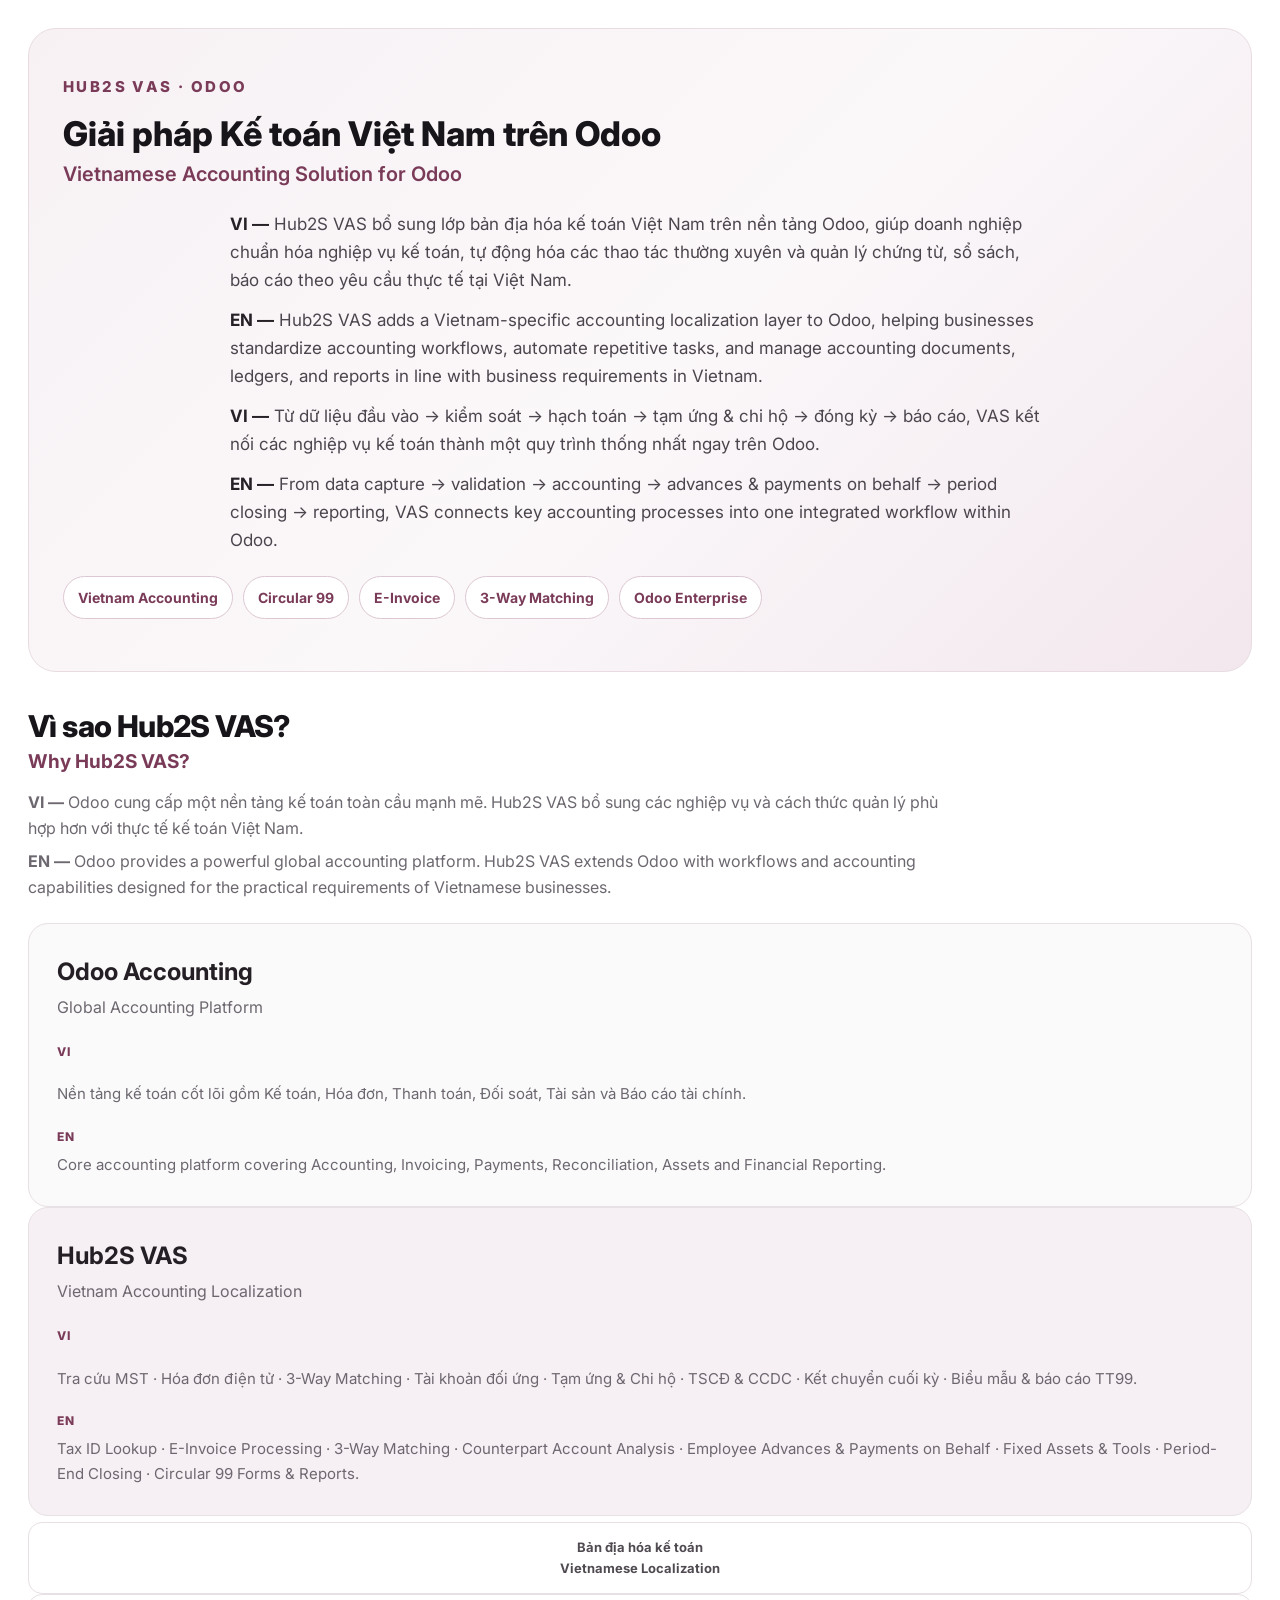
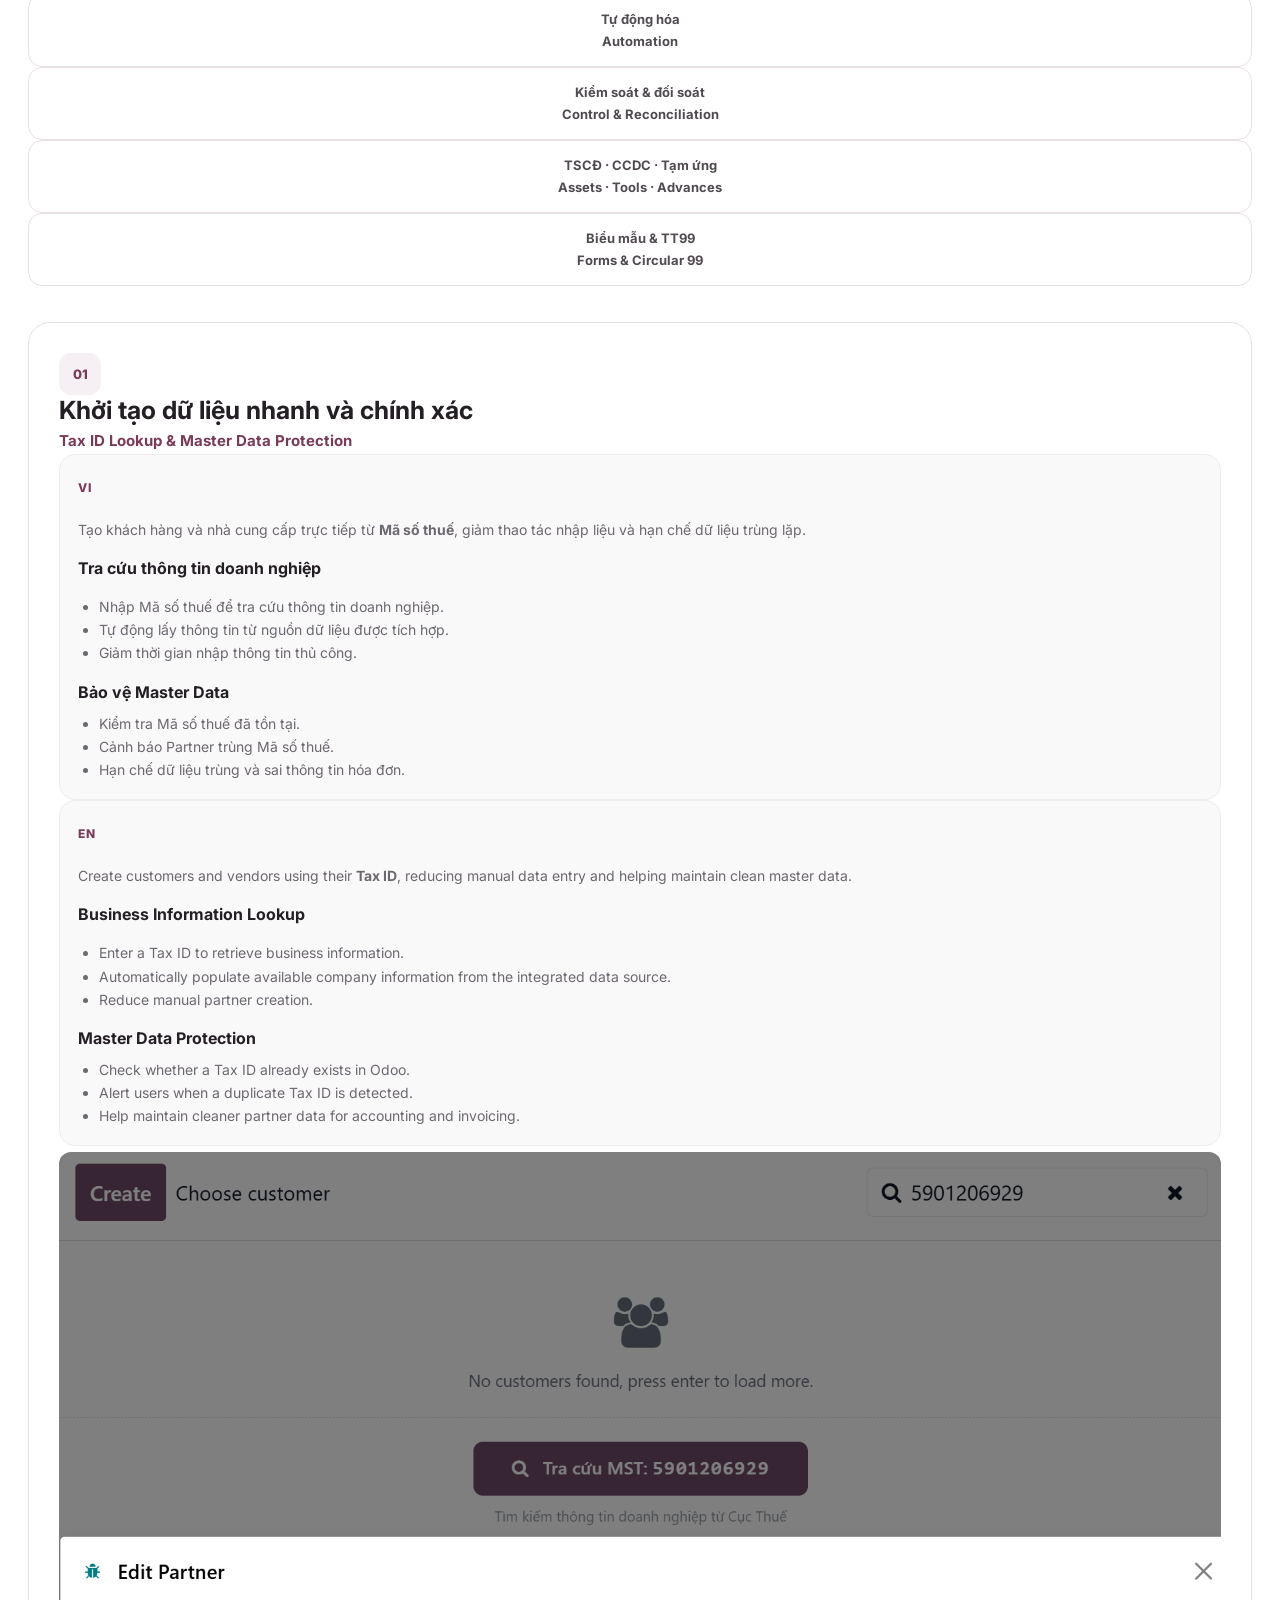
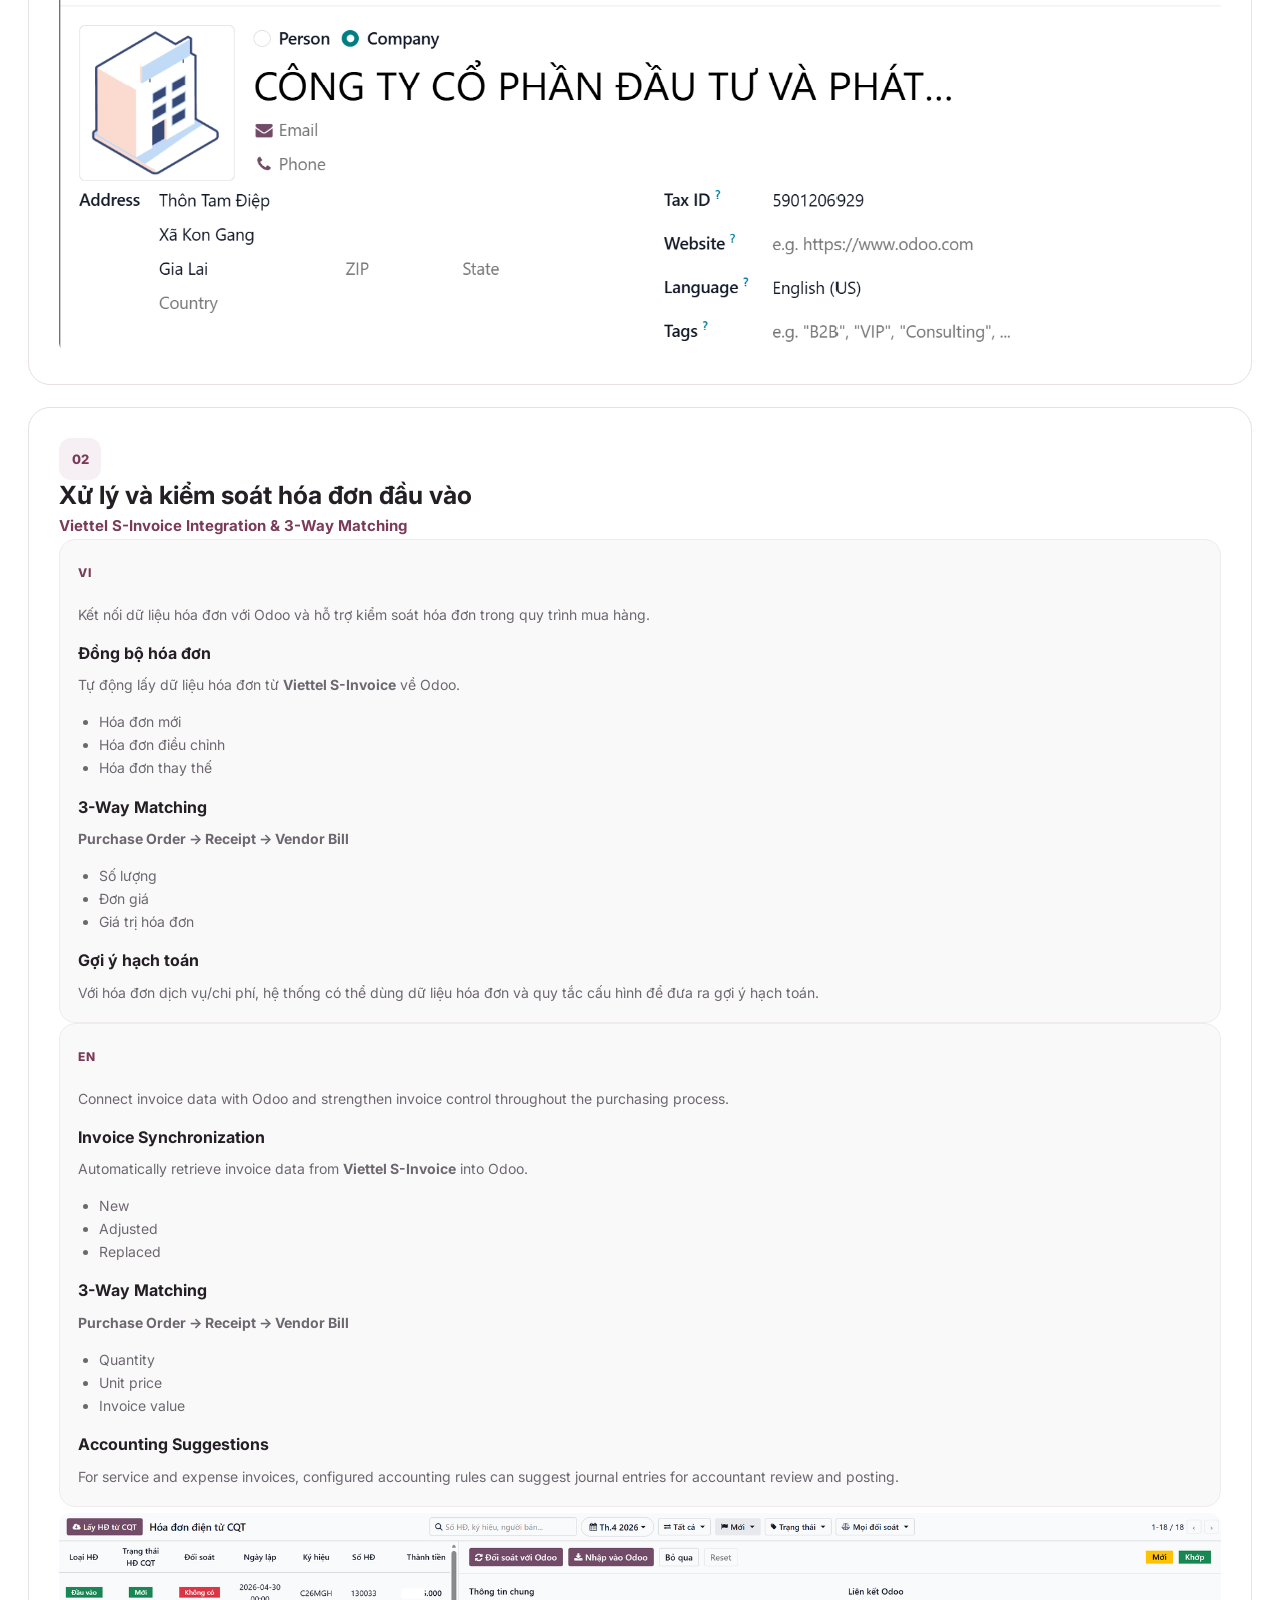
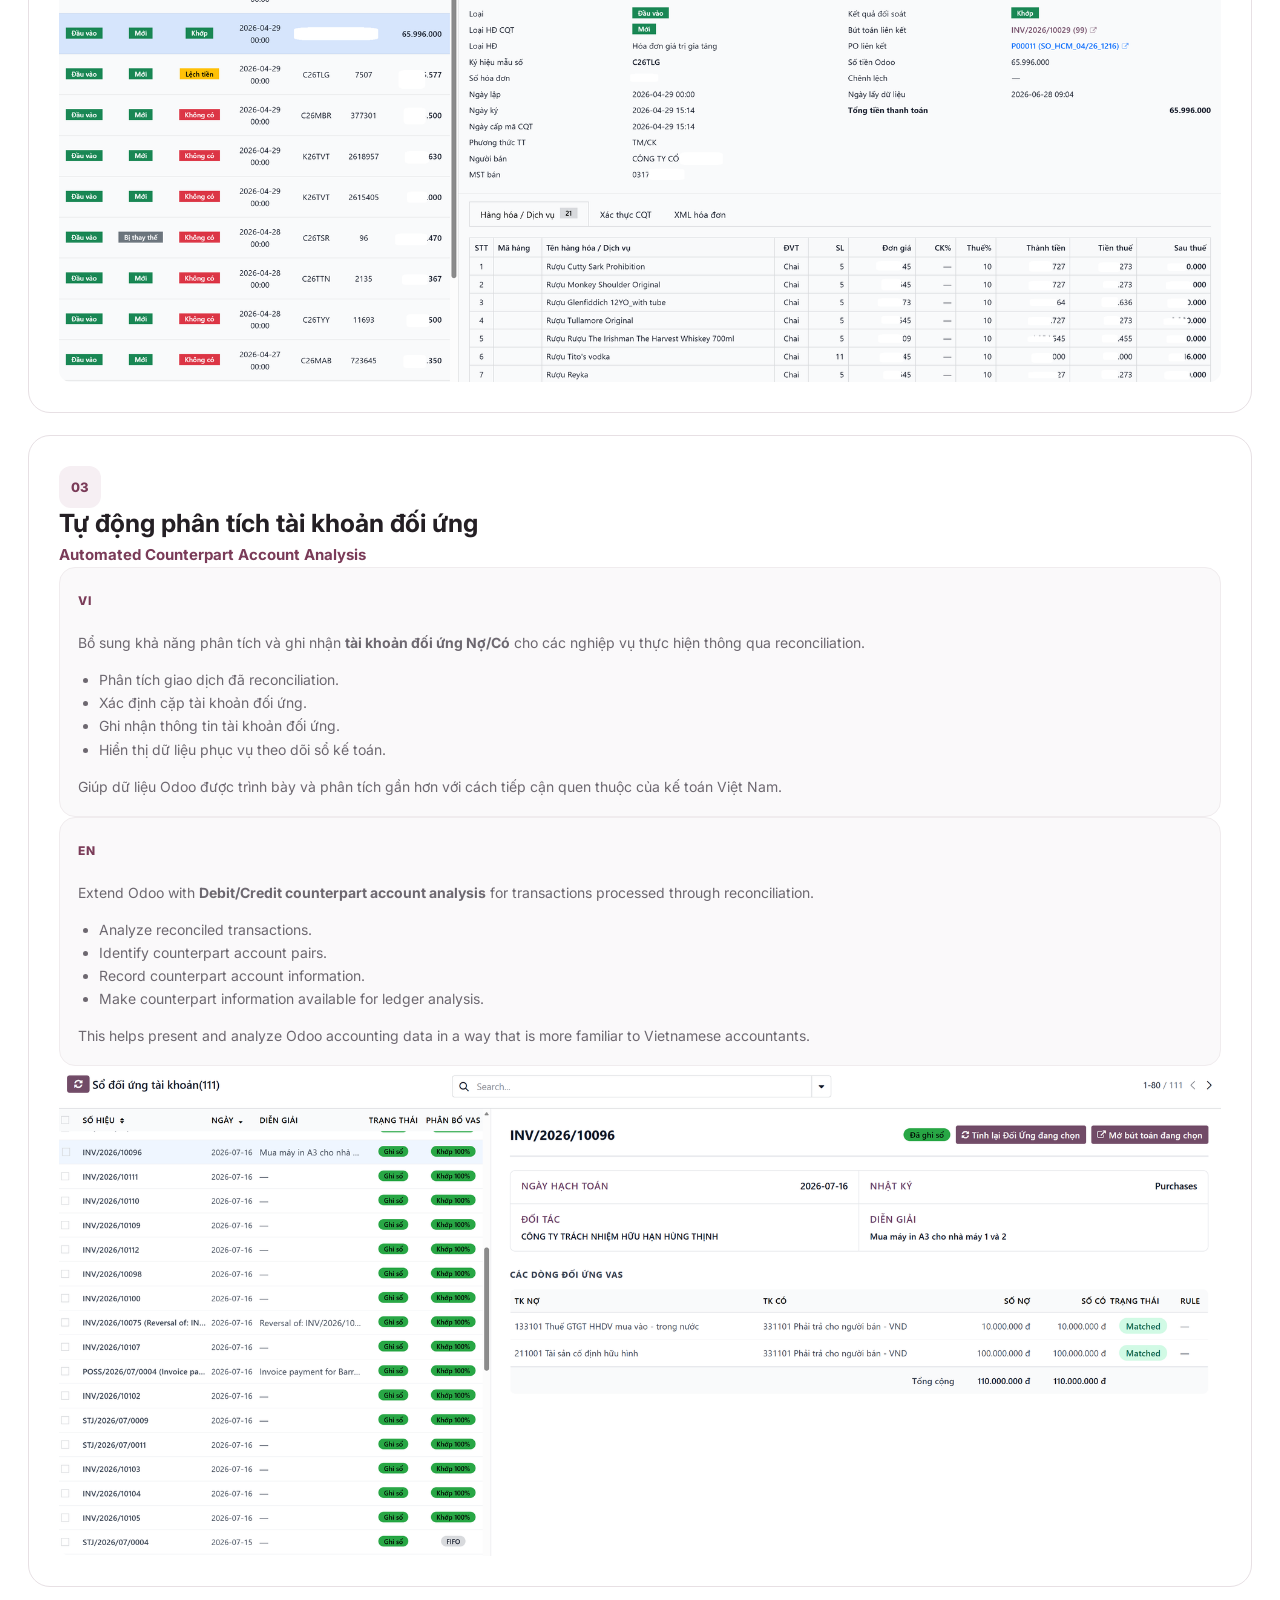
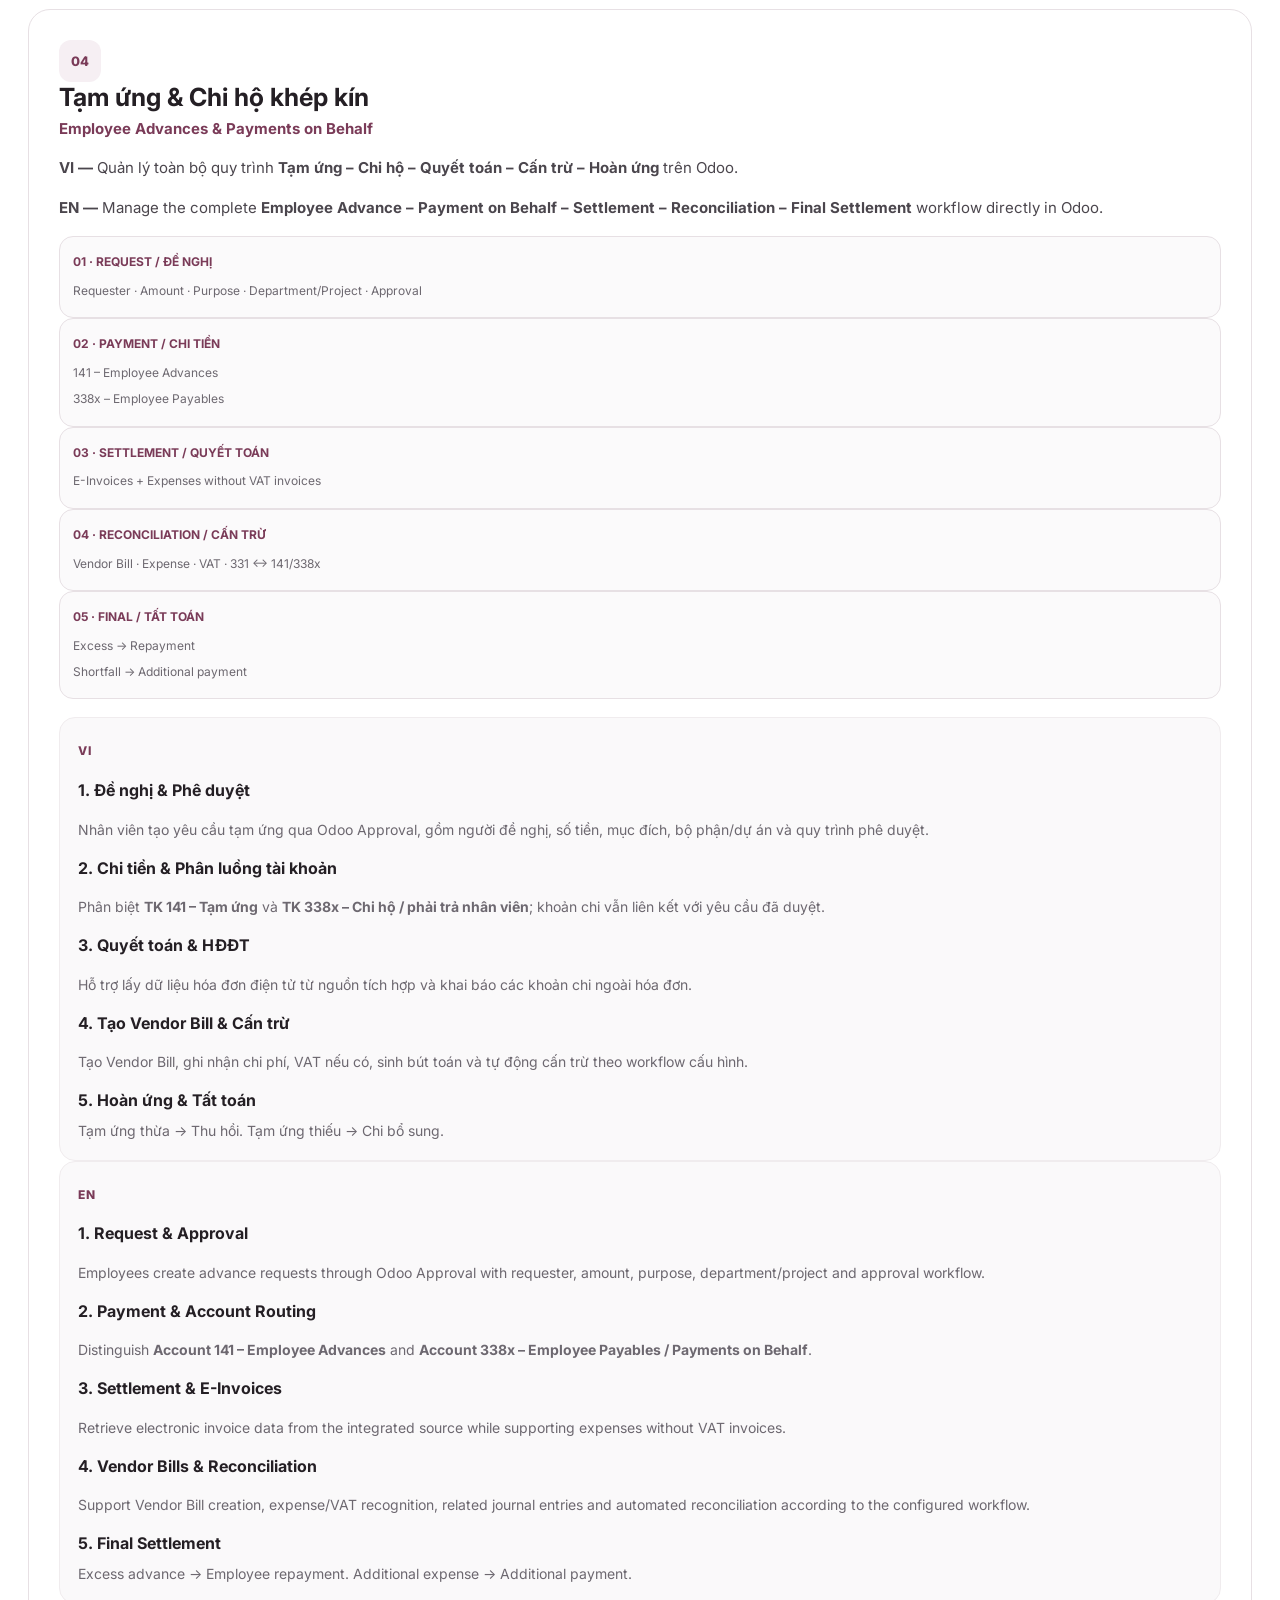
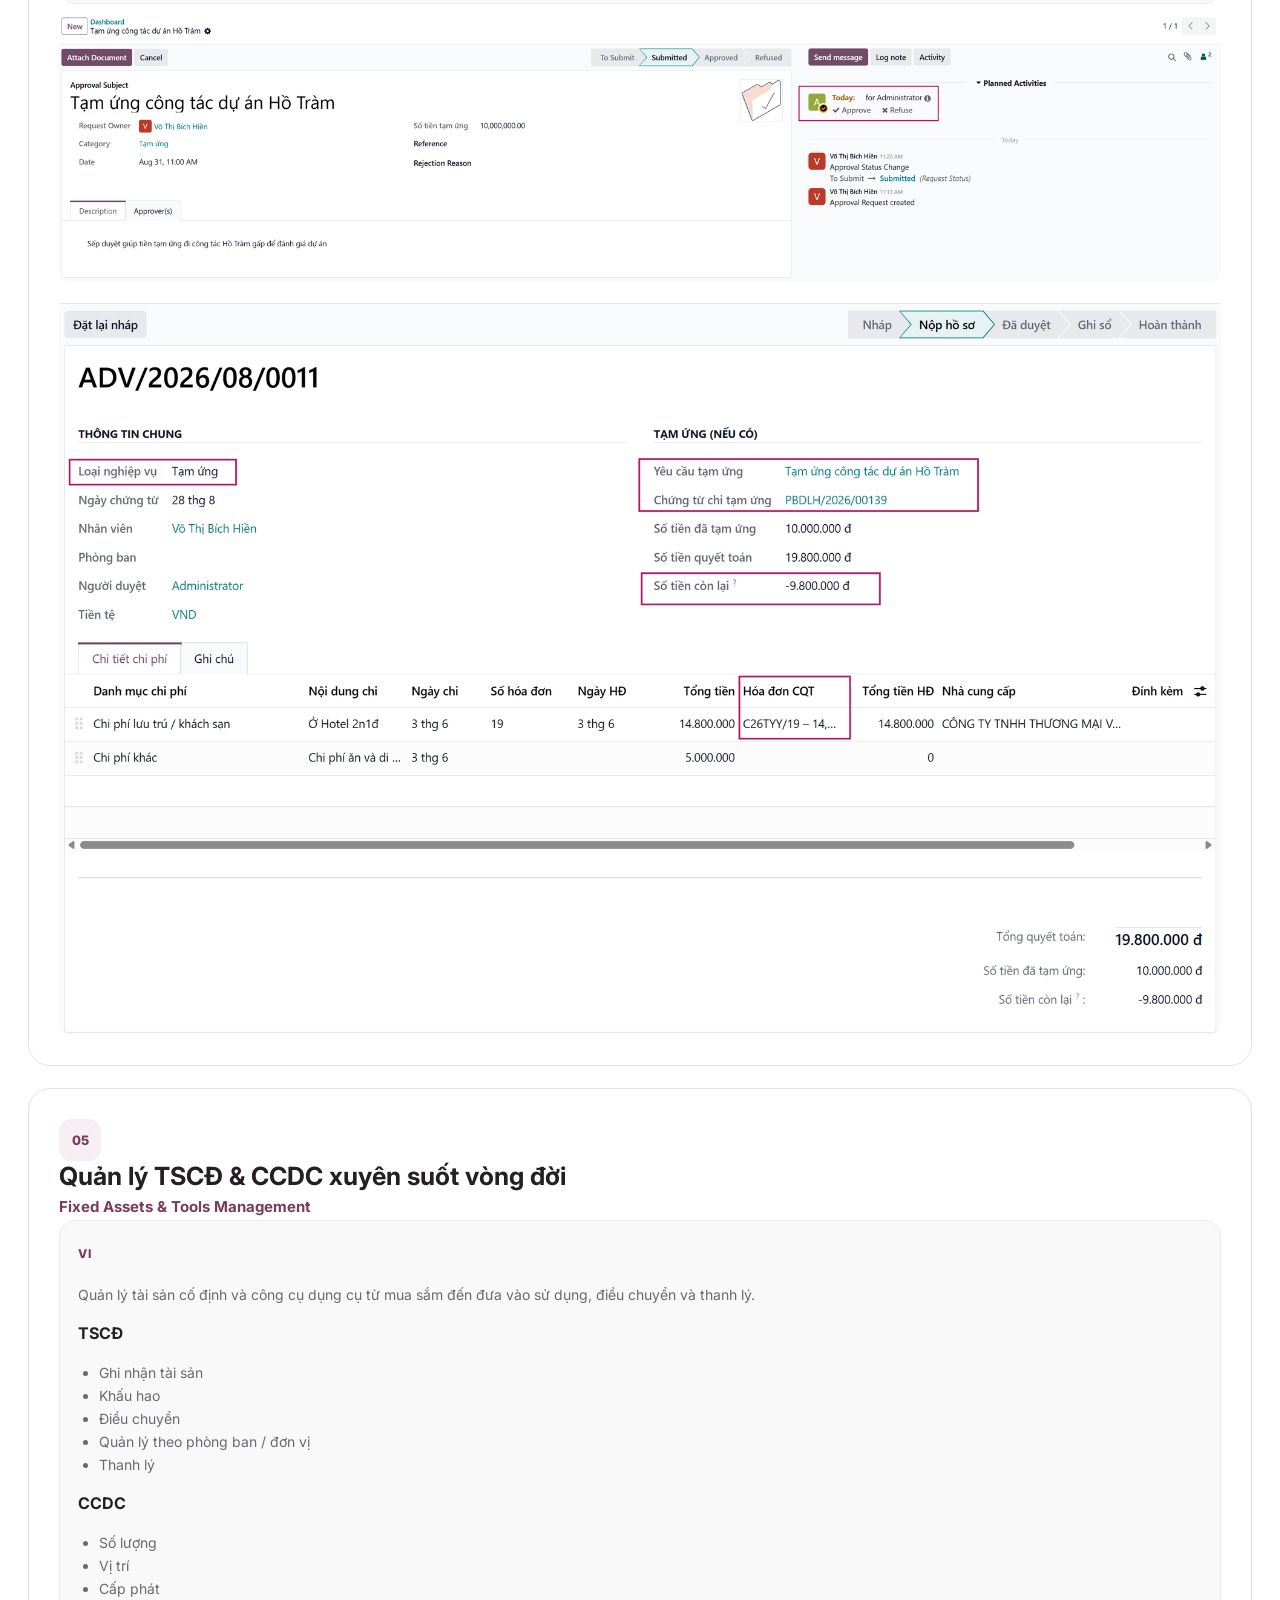
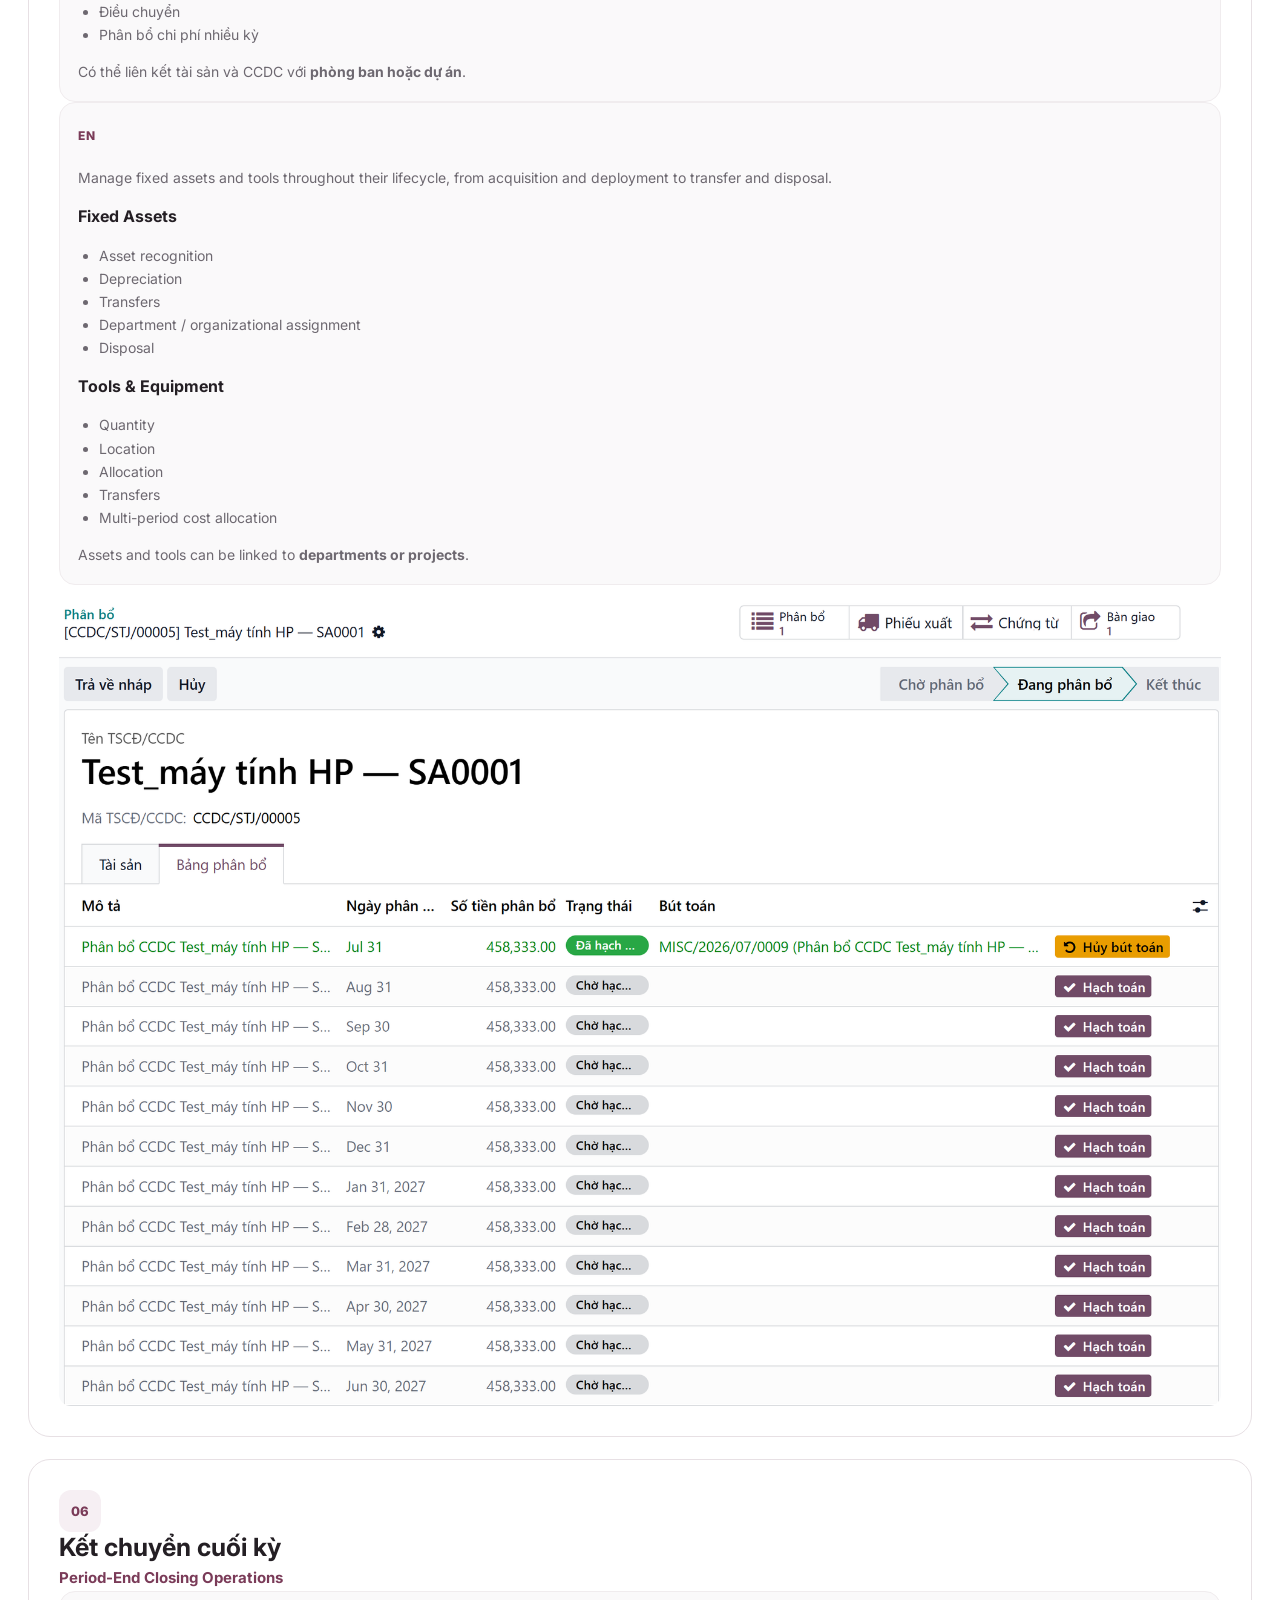
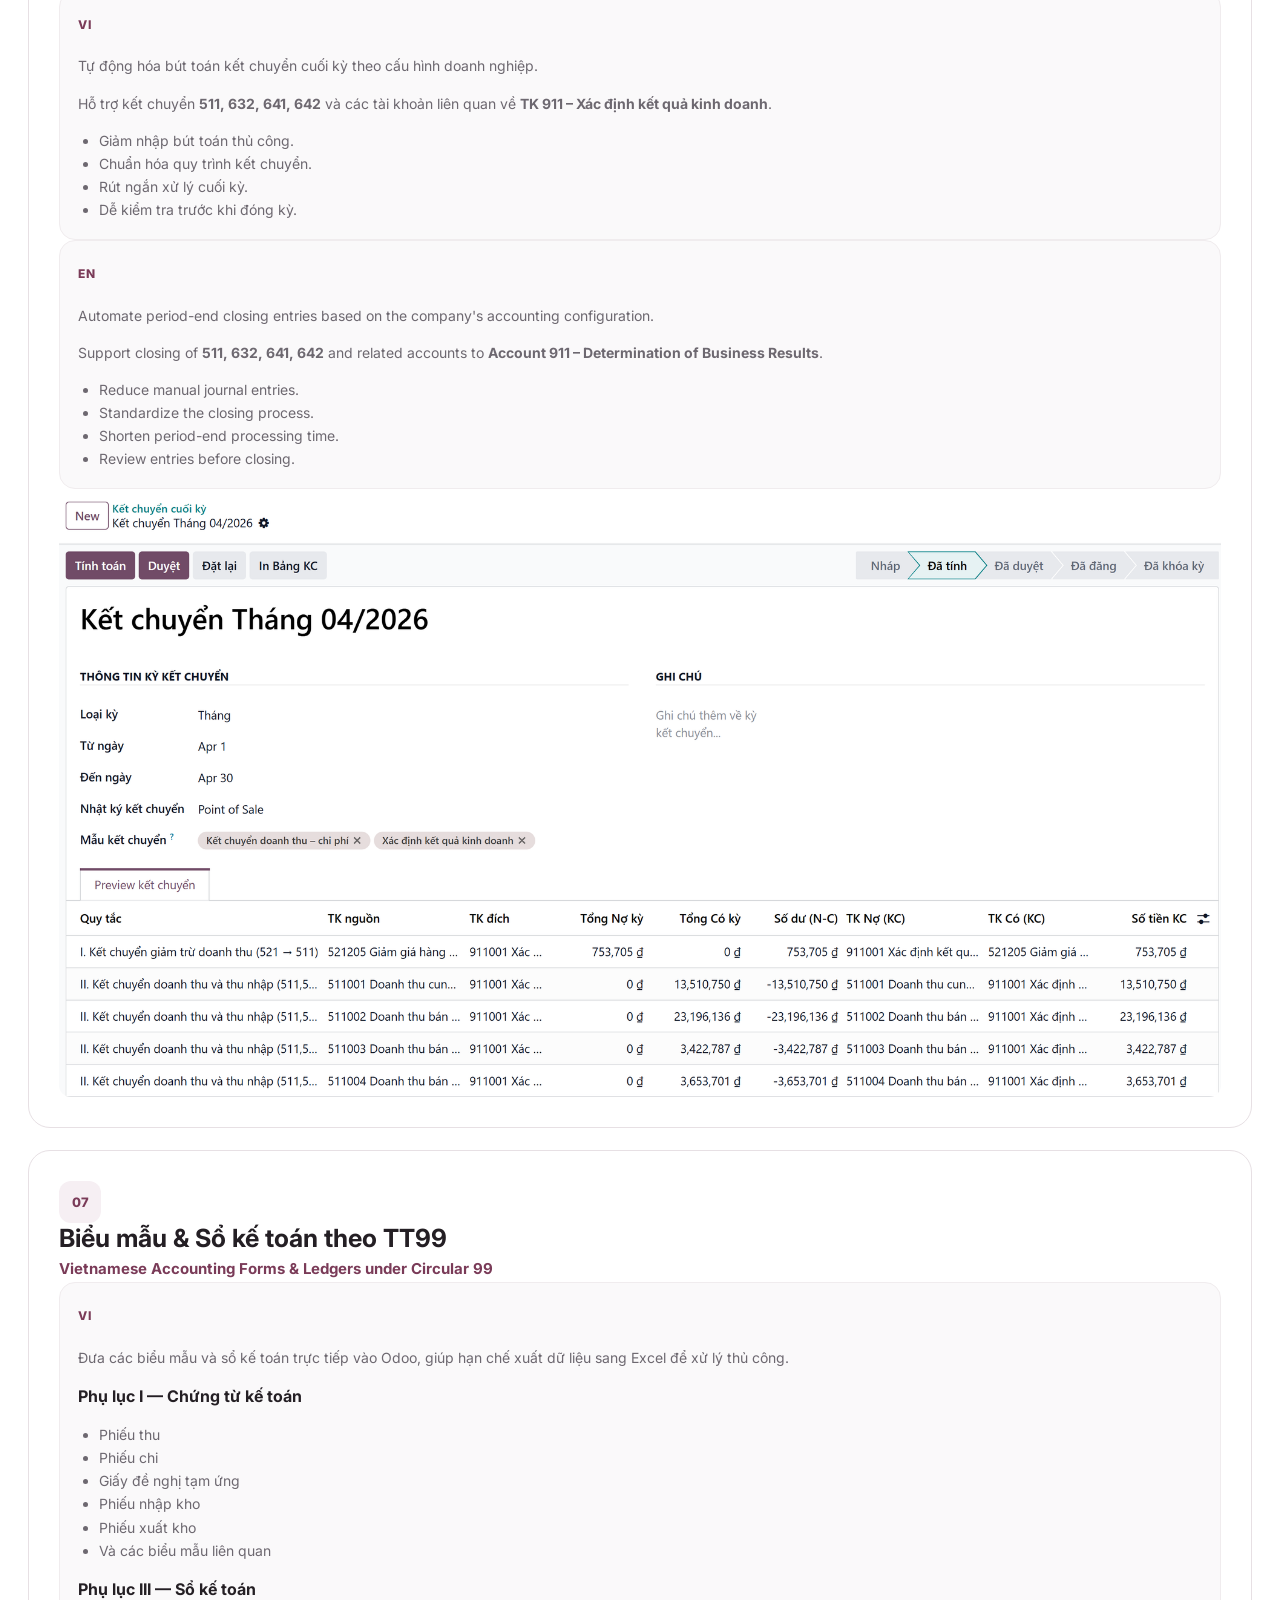
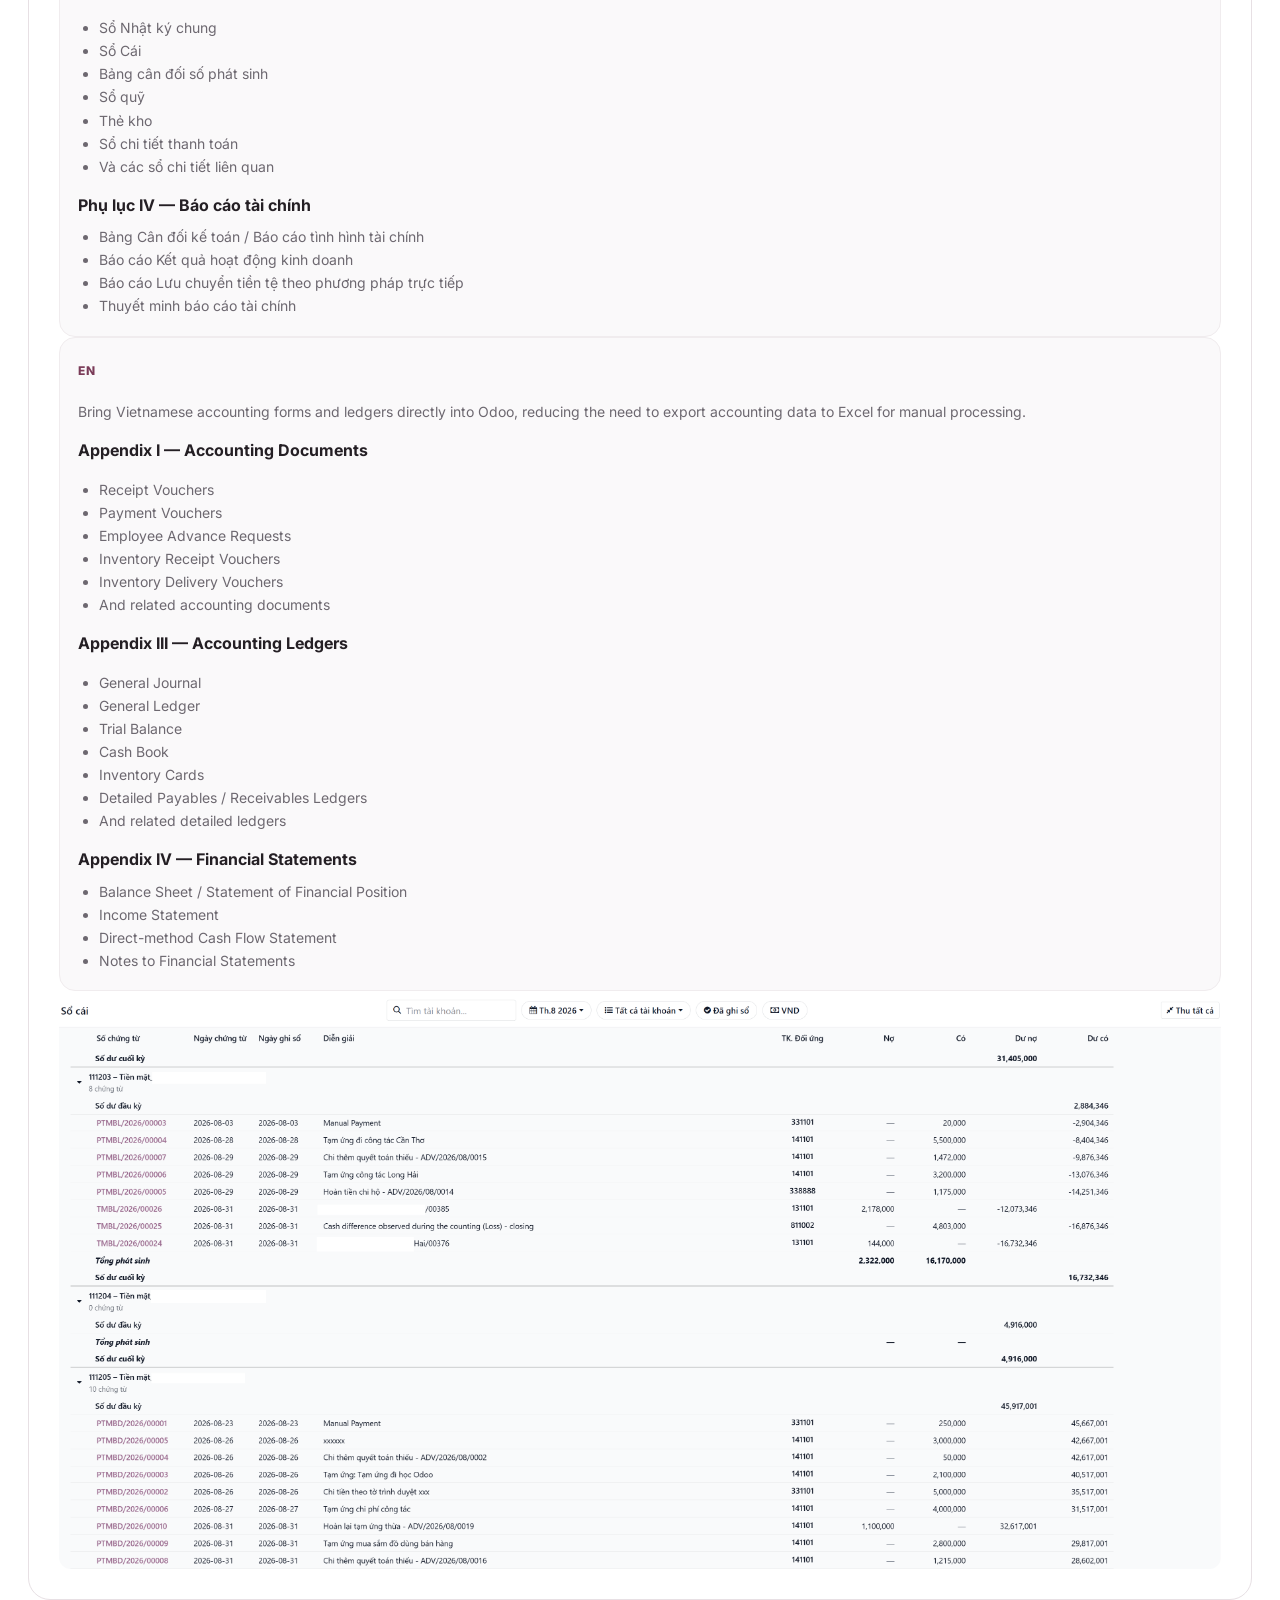
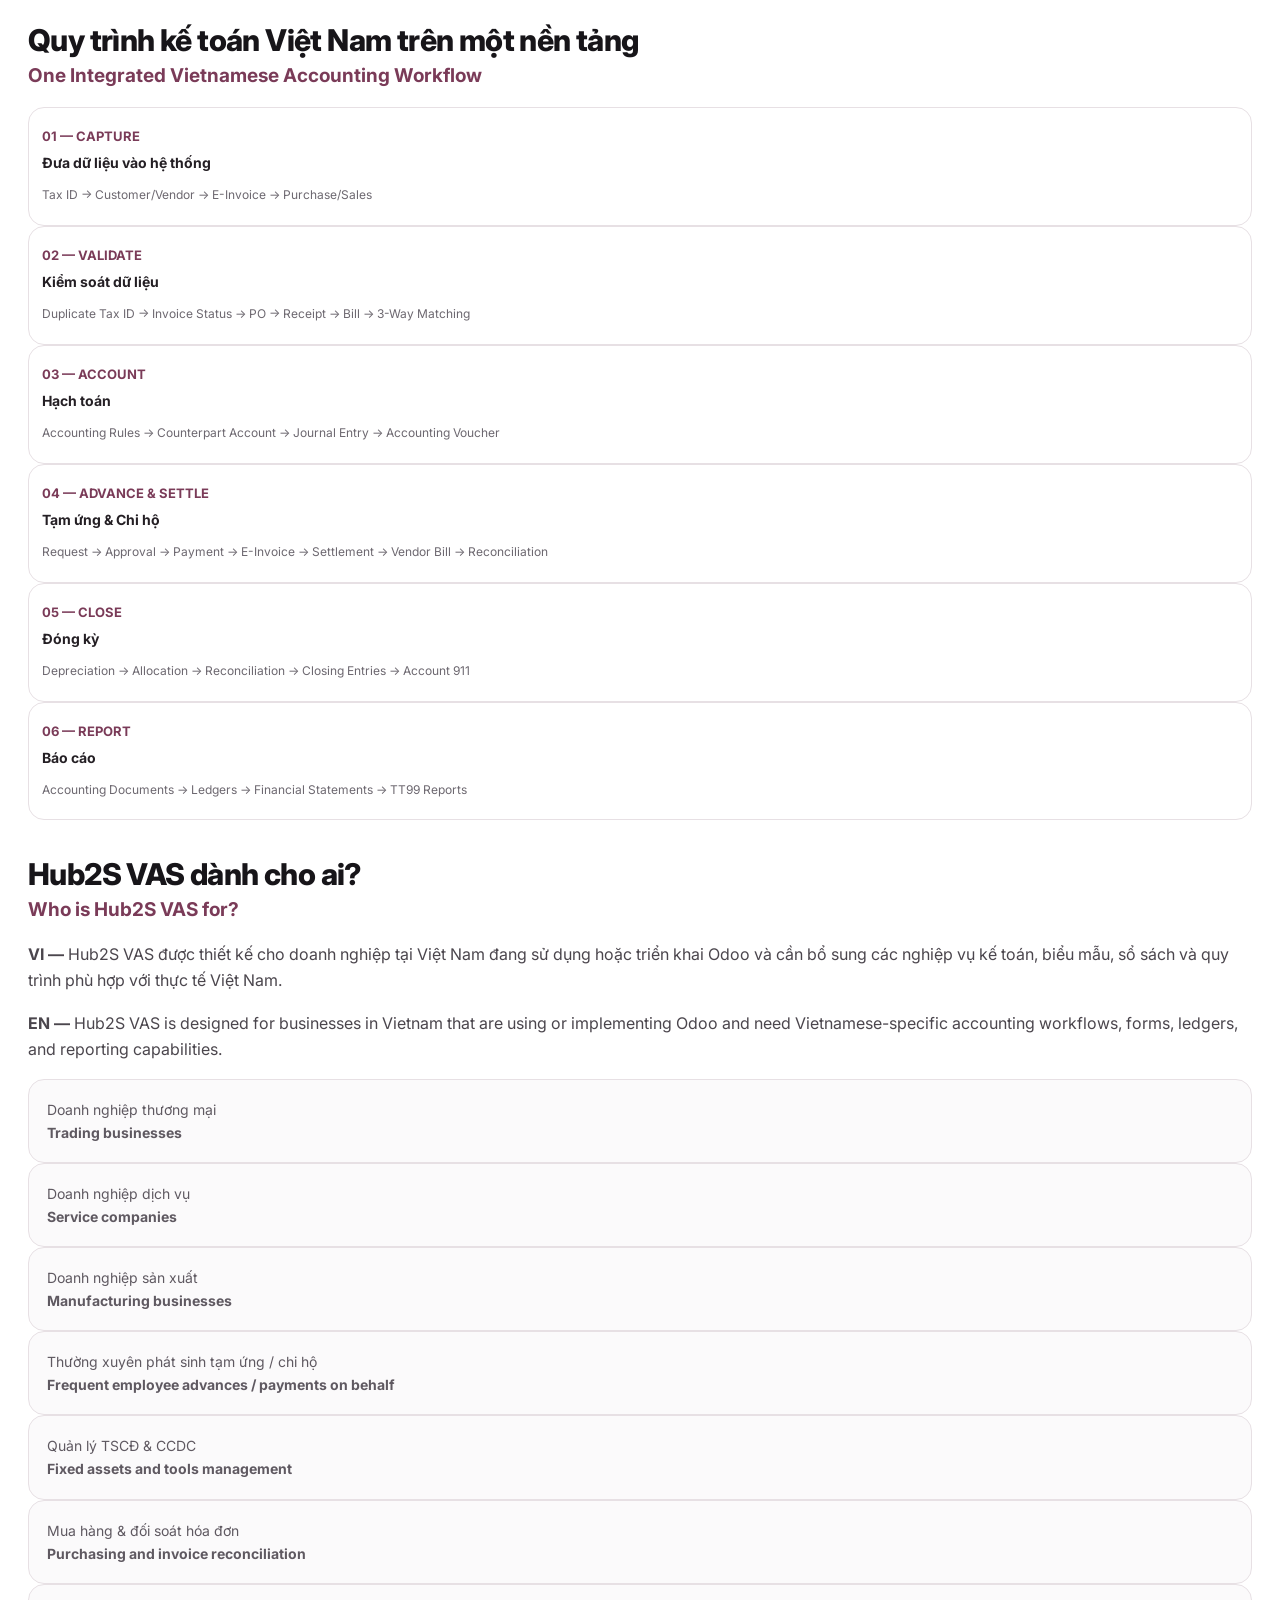
==== vas_accounting/static/description/index.html @ 8a0d1266 "Điều chỉnh index.html khớp với bản thiết kế gốc: giữ font Inter, đúng cỡ chữ/khoảng cách Thêm lại <l" ====
<!DOCTYPE html>
<html lang="vi">
<head>
<meta charset="UTF-8"/>
<meta name="viewport" content="width=device-width, initial-scale=1.0"/>
<title>Hub2S VAS - Vietnamese Accounting Solution for Odoo</title>
<link rel="preconnect" href="https://fonts.googleapis.com"/>
<link rel="preconnect" href="https://fonts.gstatic.com" crossorigin="crossorigin"/>
<link href="https://fonts.googleapis.com/css2?family=Inter:wght@400;500;600;700;800&amp;display=swap" rel="stylesheet"/>
</head>
<body>
<div style="background-color:#FFFFFF;padding:20px;border-radius:12px;max-width:100%;margin:0 auto;font-family:'Inter',Arial,Helvetica,sans-serif;color:#232127;line-height:1.65;">

<!-- ===== HERO ===== -->
<div class="text-center" style="border-radius:28px;padding:44px 34px;margin-bottom:36px;background-color:#FBF8FA;background-image:linear-gradient(135deg,#F7F1F4 0%,#FBF8FA 52%,#F2E7ED 100%);border:1px solid #E8DCE2;">
    <div style="display:inline-block;font-size:15px;font-weight:800;letter-spacing:2.4px;color:#7A3B58;text-transform:uppercase;margin-bottom:14px;">HUB2S VAS &middot; ODOO</div>
    <h1 style="color:#171519;font-size:34px;line-height:1.15;font-weight:800;margin:0 0 8px;">Giải pháp Kế toán Việt Nam trên Odoo</h1>
    <h2 style="color:#7A3B58;font-size:20px;line-height:1.35;font-weight:600;margin:0 0 22px;">Vietnamese Accounting Solution for Odoo</h2>
    <div style="max-width:820px;margin:0 auto;text-align:left;">
        <p style="margin:0 0 12px;font-size:17px;color:#4B464D;"><strong style="color:#262027;">VI —</strong> Hub2S VAS bổ sung lớp bản địa hóa kế toán Việt Nam trên nền tảng Odoo, giúp doanh nghiệp chuẩn hóa nghiệp vụ kế toán, tự động hóa các thao tác thường xuyên và quản lý chứng từ, sổ sách, báo cáo theo yêu cầu thực tế tại Việt Nam.</p>
        <p style="margin:0 0 12px;font-size:17px;color:#4B464D;"><strong style="color:#262027;">EN —</strong> Hub2S VAS adds a Vietnam-specific accounting localization layer to Odoo, helping businesses standardize accounting workflows, automate repetitive tasks, and manage accounting documents, ledgers, and reports in line with business requirements in Vietnam.</p>
        <p style="margin:0 0 12px;font-size:17px;color:#4B464D;"><strong style="color:#262027;">VI —</strong> Từ dữ liệu đầu vào &rarr; kiểm soát &rarr; hạch toán &rarr; tạm ứng &amp; chi hộ &rarr; đóng kỳ &rarr; báo cáo, VAS kết nối các nghiệp vụ kế toán thành một quy trình thống nhất ngay trên Odoo.</p>
        <p style="margin:0;font-size:17px;color:#4B464D;"><strong style="color:#262027;">EN —</strong> From data capture &rarr; validation &rarr; accounting &rarr; advances &amp; payments on behalf &rarr; period closing &rarr; reporting, VAS connects key accounting processes into one integrated workflow within Odoo.</p>
    </div>
    <div style="margin-top:22px;">
        <span style="display:inline-block;border:1px solid #DCC7D2;background-color:#FFFFFF;color:#7A3B58;font-size:14px;font-weight:700;padding:9px 14px;border-radius:999px;margin:0 6px 8px 0;">Vietnam Accounting</span>
        <span style="display:inline-block;border:1px solid #DCC7D2;background-color:#FFFFFF;color:#7A3B58;font-size:14px;font-weight:700;padding:9px 14px;border-radius:999px;margin:0 6px 8px 0;">Circular 99</span>
        <span style="display:inline-block;border:1px solid #DCC7D2;background-color:#FFFFFF;color:#7A3B58;font-size:14px;font-weight:700;padding:9px 14px;border-radius:999px;margin:0 6px 8px 0;">E-Invoice</span>
        <span style="display:inline-block;border:1px solid #DCC7D2;background-color:#FFFFFF;color:#7A3B58;font-size:14px;font-weight:700;padding:9px 14px;border-radius:999px;margin:0 6px 8px 0;">3-Way Matching</span>
        <span style="display:inline-block;border:1px solid #DCC7D2;background-color:#FFFFFF;color:#7A3B58;font-size:14px;font-weight:700;padding:9px 14px;border-radius:999px;margin:0 6px 8px 0;">Odoo Enterprise</span>
    </div>
</div>

<!-- ===== WHY HUB2S VAS ===== -->
<div style="margin-bottom:36px;">
    <h2 style="font-size:30px;line-height:1.2;font-weight:800;letter-spacing:-.02em;color:#171519;margin:0 0 5px;">Vì sao Hub2S VAS?</h2>
    <div style="font-size:19px;line-height:1.35;font-weight:700;color:#7A3B58;margin:0 0 14px;">Why Hub2S VAS?</div>
    <p style="font-size:16px;color:#6D6870;max-width:920px;margin:0 0 6px;"><strong>VI —</strong> Odoo cung cấp một nền tảng kế toán toàn cầu mạnh mẽ. Hub2S VAS bổ sung các nghiệp vụ và cách thức quản lý phù hợp hơn với thực tế kế toán Việt Nam.</p>
    <p style="font-size:16px;color:#6D6870;max-width:920px;margin:0;"><strong>EN —</strong> Odoo provides a powerful global accounting platform. Hub2S VAS extends Odoo with workflows and accounting capabilities designed for the practical requirements of Vietnamese businesses.</p>

    <div class="row" style="margin-top:22px;">
        <div class="col-12 col-md-6 mb-3">
            <div style="border:1px solid #E7E0E4;border-radius:20px;padding:28px;background-color:#FBFAFB;height:100%;">
                <h3 style="margin:0 0 3px;font-size:24px;color:#241F24;">Odoo Accounting</h3>
                <div style="font-size:16px;color:#6D6870;margin-bottom:16px;">Global Accounting Platform</div>
                <div style="display:inline-block;margin:0 0 6px;font-size:12px;font-weight:800;letter-spacing:.08em;color:#7A3B58;text-transform:uppercase;">VI</div>
                <p style="color:#6D6870;font-size:15px;">Nền tảng kế toán cốt lõi gồm Kế toán, Hóa đơn, Thanh toán, Đối soát, Tài sản và Báo cáo tài chính.</p>
                <div style="display:inline-block;margin:0 0 6px;font-size:12px;font-weight:800;letter-spacing:.08em;color:#7A3B58;text-transform:uppercase;">EN</div>
                <p style="color:#6D6870;font-size:15px;margin:0;">Core accounting platform covering Accounting, Invoicing, Payments, Reconciliation, Assets and Financial Reporting.</p>
            </div>
        </div>
        <div class="col-12 col-md-6 mb-3">
            <div style="border:1px solid #E7E0E4;border-radius:20px;padding:28px;background-color:#F6EFF3;height:100%;">
                <h3 style="margin:0 0 3px;font-size:24px;color:#241F24;">Hub2S VAS</h3>
                <div style="font-size:16px;color:#6D6870;margin-bottom:16px;">Vietnam Accounting Localization</div>
                <div style="display:inline-block;margin:0 0 6px;font-size:12px;font-weight:800;letter-spacing:.08em;color:#7A3B58;text-transform:uppercase;">VI</div>
                <p style="color:#6D6870;font-size:15px;">Tra cứu MST &middot; Hóa đơn điện tử &middot; 3-Way Matching &middot; Tài khoản đối ứng &middot; Tạm ứng &amp; Chi hộ &middot; TSCĐ &amp; CCDC &middot; Kết chuyển cuối kỳ &middot; Biểu mẫu &amp; báo cáo TT99.</p>
                <div style="display:inline-block;margin:0 0 6px;font-size:12px;font-weight:800;letter-spacing:.08em;color:#7A3B58;text-transform:uppercase;">EN</div>
                <p style="color:#6D6870;font-size:15px;margin:0;">Tax ID Lookup &middot; E-Invoice Processing &middot; 3-Way Matching &middot; Counterpart Account Analysis &middot; Employee Advances &amp; Payments on Behalf &middot; Fixed Assets &amp; Tools &middot; Period-End Closing &middot; Circular 99 Forms &amp; Reports.</p>
            </div>
        </div>
    </div>

    <div class="row" style="margin-top:6px;">
        <div class="col-6 col-md mb-2">
            <div style="padding:14px 12px;border:1px solid #E7E0E4;border-radius:14px;background-color:#fff;font-size:13px;text-align:center;font-weight:700;color:#504A51;">Bản địa hóa kế toán<br/>Vietnamese Localization</div>
        </div>
        <div class="col-6 col-md mb-2">
            <div style="padding:14px 12px;border:1px solid #E7E0E4;border-radius:14px;background-color:#fff;font-size:13px;text-align:center;font-weight:700;color:#504A51;">Tự động hóa<br/>Automation</div>
        </div>
        <div class="col-6 col-md mb-2">
            <div style="padding:14px 12px;border:1px solid #E7E0E4;border-radius:14px;background-color:#fff;font-size:13px;text-align:center;font-weight:700;color:#504A51;">Kiểm soát &amp; đối soát<br/>Control &amp; Reconciliation</div>
        </div>
        <div class="col-6 col-md mb-2">
            <div style="padding:14px 12px;border:1px solid #E7E0E4;border-radius:14px;background-color:#fff;font-size:13px;text-align:center;font-weight:700;color:#504A51;">TSCĐ &middot; CCDC &middot; Tạm ứng<br/>Assets &middot; Tools &middot; Advances</div>
        </div>
        <div class="col-6 col-md mb-2">
            <div style="padding:14px 12px;border:1px solid #E7E0E4;border-radius:14px;background-color:#fff;font-size:13px;text-align:center;font-weight:700;color:#504A51;">Biểu mẫu &amp; TT99<br/>Forms &amp; Circular 99</div>
        </div>
    </div>
</div>

<!-- ===== FEATURE 01 ===== -->
<div style="border:1px solid #E7E0E4;border-radius:22px;padding:30px;background-color:#fff;margin-bottom:22px;">
    <div class="d-flex align-items-start mb-3">
        <div style="flex:none;width:42px;height:42px;border-radius:12px;background-color:#F6EFF3;color:#7A3B58;font-size:13px;font-weight:800;text-align:center;line-height:42px;margin-right:14px;">01</div>
        <div>
            <h3 style="margin:0;font-size:25px;line-height:1.25;color:#241F24;">Khởi tạo dữ liệu nhanh và chính xác</h3>
            <div style="font-size:15px;color:#7A3B58;font-weight:700;margin-top:3px;">Tax ID Lookup &amp; Master Data Protection</div>
        </div>
    </div>
    <div class="row">
        <div class="col-12 col-md-6 mb-3">
            <div style="padding:18px;border-radius:16px;background-color:#FAF9FA;border:1px solid #F0ECEE;height:100%;">
                <div style="display:inline-block;margin:0 0 6px;font-size:12px;font-weight:800;letter-spacing:.08em;color:#7A3B58;text-transform:uppercase;">VI</div>
                <p style="font-size:14px;color:#6D6870;">Tạo khách hàng và nhà cung cấp trực tiếp từ <strong>Mã số thuế</strong>, giảm thao tác nhập liệu và hạn chế dữ liệu trùng lặp.</p>
                <h4 style="margin:0 0 7px;font-size:16px;color:#241F24;">Tra cứu thông tin doanh nghiệp</h4>
                <ul style="font-size:14px;color:#6D6870;padding-left:21px;">
                    <li>Nhập Mã số thuế để tra cứu thông tin doanh nghiệp.</li>
                    <li>Tự động lấy thông tin từ nguồn dữ liệu được tích hợp.</li>
                    <li>Giảm thời gian nhập thông tin thủ công.</li>
                </ul>
                <h4 style="margin:0 0 7px;font-size:16px;color:#241F24;">Bảo vệ Master Data</h4>
                <ul style="font-size:14px;color:#6D6870;padding-left:21px;margin:0;">
                    <li>Kiểm tra Mã số thuế đã tồn tại.</li>
                    <li>Cảnh báo Partner trùng Mã số thuế.</li>
                    <li>Hạn chế dữ liệu trùng và sai thông tin hóa đơn.</li>
                </ul>
            </div>
        </div>
        <div class="col-12 col-md-6 mb-3">
            <div style="padding:18px;border-radius:16px;background-color:#FAF9FA;border:1px solid #F0ECEE;height:100%;">
                <div style="display:inline-block;margin:0 0 6px;font-size:12px;font-weight:800;letter-spacing:.08em;color:#7A3B58;text-transform:uppercase;">EN</div>
                <p style="font-size:14px;color:#6D6870;">Create customers and vendors using their <strong>Tax ID</strong>, reducing manual data entry and helping maintain clean master data.</p>
                <h4 style="margin:0 0 7px;font-size:16px;color:#241F24;">Business Information Lookup</h4>
                <ul style="font-size:14px;color:#6D6870;padding-left:21px;">
                    <li>Enter a Tax ID to retrieve business information.</li>
                    <li>Automatically populate available company information from the integrated data source.</li>
                    <li>Reduce manual partner creation.</li>
                </ul>
                <h4 style="margin:0 0 7px;font-size:16px;color:#241F24;">Master Data Protection</h4>
                <ul style="font-size:14px;color:#6D6870;padding-left:21px;margin:0;">
                    <li>Check whether a Tax ID already exists in Odoo.</li>
                    <li>Alert users when a duplicate Tax ID is detected.</li>
                    <li>Help maintain cleaner partner data for accounting and invoicing.</li>
                </ul>
            </div>
        </div>
    </div>
    <img src="vas/hub2s-vas-tra-cuu-mst-khach-hang-hinh-2.png" alt="Tạo mới khách hàng, nhà cung cấp qua MST dễ dàng" style="width:100%;height:auto;border-radius:12px;display:block;margin-top:6px;"/>
</div>

<!-- ===== FEATURE 02 ===== -->
<div style="border:1px solid #E7E0E4;border-radius:22px;padding:30px;background-color:#fff;margin-bottom:22px;">
    <div class="d-flex align-items-start mb-3">
        <div style="flex:none;width:42px;height:42px;border-radius:12px;background-color:#F6EFF3;color:#7A3B58;font-size:13px;font-weight:800;text-align:center;line-height:42px;margin-right:14px;">02</div>
        <div>
            <h3 style="margin:0;font-size:25px;line-height:1.25;color:#241F24;">Xử lý và kiểm soát hóa đơn đầu vào</h3>
            <div style="font-size:15px;color:#7A3B58;font-weight:700;margin-top:3px;">Viettel S-Invoice Integration &amp; 3-Way Matching</div>
        </div>
    </div>
    <div class="row">
        <div class="col-12 col-md-6 mb-3">
            <div style="padding:18px;border-radius:16px;background-color:#FAF9FA;border:1px solid #F0ECEE;height:100%;">
                <div style="display:inline-block;margin:0 0 6px;font-size:12px;font-weight:800;letter-spacing:.08em;color:#7A3B58;text-transform:uppercase;">VI</div>
                <p style="font-size:14px;color:#6D6870;">Kết nối dữ liệu hóa đơn với Odoo và hỗ trợ kiểm soát hóa đơn trong quy trình mua hàng.</p>
                <h4 style="margin:0 0 7px;font-size:16px;color:#241F24;">Đồng bộ hóa đơn</h4>
                <p style="font-size:14px;color:#6D6870;margin:0 0 4px;">Tự động lấy dữ liệu hóa đơn từ <strong>Viettel S-Invoice</strong> về Odoo.</p>
                <ul style="font-size:14px;color:#6D6870;padding-left:21px;"><li>Hóa đơn mới</li><li>Hóa đơn điều chỉnh</li><li>Hóa đơn thay thế</li></ul>
                <h4 style="margin:0 0 7px;font-size:16px;color:#241F24;">3-Way Matching</h4>
                <p style="font-size:14px;color:#6D6870;margin:0 0 4px;"><strong>Purchase Order &rarr; Receipt &rarr; Vendor Bill</strong></p>
                <ul style="font-size:14px;color:#6D6870;padding-left:21px;"><li>Số lượng</li><li>Đơn giá</li><li>Giá trị hóa đơn</li></ul>
                <h4 style="margin:0 0 7px;font-size:16px;color:#241F24;">Gợi ý hạch toán</h4>
                <p style="font-size:14px;color:#6D6870;margin:0;">Với hóa đơn dịch vụ/chi phí, hệ thống có thể dùng dữ liệu hóa đơn và quy tắc cấu hình để đưa ra gợi ý hạch toán.</p>
            </div>
        </div>
        <div class="col-12 col-md-6 mb-3">
            <div style="padding:18px;border-radius:16px;background-color:#FAF9FA;border:1px solid #F0ECEE;height:100%;">
                <div style="display:inline-block;margin:0 0 6px;font-size:12px;font-weight:800;letter-spacing:.08em;color:#7A3B58;text-transform:uppercase;">EN</div>
                <p style="font-size:14px;color:#6D6870;">Connect invoice data with Odoo and strengthen invoice control throughout the purchasing process.</p>
                <h4 style="margin:0 0 7px;font-size:16px;color:#241F24;">Invoice Synchronization</h4>
                <p style="font-size:14px;color:#6D6870;margin:0 0 4px;">Automatically retrieve invoice data from <strong>Viettel S-Invoice</strong> into Odoo.</p>
                <ul style="font-size:14px;color:#6D6870;padding-left:21px;"><li>New</li><li>Adjusted</li><li>Replaced</li></ul>
                <h4 style="margin:0 0 7px;font-size:16px;color:#241F24;">3-Way Matching</h4>
                <p style="font-size:14px;color:#6D6870;margin:0 0 4px;"><strong>Purchase Order &rarr; Receipt &rarr; Vendor Bill</strong></p>
                <ul style="font-size:14px;color:#6D6870;padding-left:21px;"><li>Quantity</li><li>Unit price</li><li>Invoice value</li></ul>
                <h4 style="margin:0 0 7px;font-size:16px;color:#241F24;">Accounting Suggestions</h4>
                <p style="font-size:14px;color:#6D6870;margin:0;">For service and expense invoices, configured accounting rules can suggest journal entries for accountant review and posting.</p>
            </div>
        </div>
    </div>
    <img src="vas/hub2s-vas-xu-ly-hoa-don-dau-vao-hinh-3.png" alt="E-Invoice Synchronization &amp; 3-Way Matching" style="width:100%;height:auto;border-radius:12px;display:block;margin-top:6px;"/>
</div>

<!-- ===== FEATURE 03 ===== -->
<div style="border:1px solid #E7E0E4;border-radius:22px;padding:30px;background-color:#fff;margin-bottom:22px;">
    <div class="d-flex align-items-start mb-3">
        <div style="flex:none;width:42px;height:42px;border-radius:12px;background-color:#F6EFF3;color:#7A3B58;font-size:13px;font-weight:800;text-align:center;line-height:42px;margin-right:14px;">03</div>
        <div>
            <h3 style="margin:0;font-size:25px;line-height:1.25;color:#241F24;">Tự động phân tích tài khoản đối ứng</h3>
            <div style="font-size:15px;color:#7A3B58;font-weight:700;margin-top:3px;">Automated Counterpart Account Analysis</div>
        </div>
    </div>
    <div class="row">
        <div class="col-12 col-md-6 mb-3">
            <div style="padding:18px;border-radius:16px;background-color:#FAF9FA;border:1px solid #F0ECEE;height:100%;">
                <div style="display:inline-block;margin:0 0 6px;font-size:12px;font-weight:800;letter-spacing:.08em;color:#7A3B58;text-transform:uppercase;">VI</div>
                <p style="font-size:14px;color:#6D6870;">Bổ sung khả năng phân tích và ghi nhận <strong>tài khoản đối ứng Nợ/Có</strong> cho các nghiệp vụ thực hiện thông qua reconciliation.</p>
                <ul style="font-size:14px;color:#6D6870;padding-left:21px;">
                    <li>Phân tích giao dịch đã reconciliation.</li>
                    <li>Xác định cặp tài khoản đối ứng.</li>
                    <li>Ghi nhận thông tin tài khoản đối ứng.</li>
                    <li>Hiển thị dữ liệu phục vụ theo dõi sổ kế toán.</li>
                </ul>
                <p style="font-size:14px;color:#6D6870;margin:0;">Giúp dữ liệu Odoo được trình bày và phân tích gần hơn với cách tiếp cận quen thuộc của kế toán Việt Nam.</p>
            </div>
        </div>
        <div class="col-12 col-md-6 mb-3">
            <div style="padding:18px;border-radius:16px;background-color:#FAF9FA;border:1px solid #F0ECEE;height:100%;">
                <div style="display:inline-block;margin:0 0 6px;font-size:12px;font-weight:800;letter-spacing:.08em;color:#7A3B58;text-transform:uppercase;">EN</div>
                <p style="font-size:14px;color:#6D6870;">Extend Odoo with <strong>Debit/Credit counterpart account analysis</strong> for transactions processed through reconciliation.</p>
                <ul style="font-size:14px;color:#6D6870;padding-left:21px;">
                    <li>Analyze reconciled transactions.</li>
                    <li>Identify counterpart account pairs.</li>
                    <li>Record counterpart account information.</li>
                    <li>Make counterpart information available for ledger analysis.</li>
                </ul>
                <p style="font-size:14px;color:#6D6870;margin:0;">This helps present and analyze Odoo accounting data in a way that is more familiar to Vietnamese accountants.</p>
            </div>
        </div>
    </div>
    <img src="vas/hub2s-vas-bat-doi-ung-tai-khoan-ke-toan-hinh-4.png" alt="Counterpart Account Analysis" style="width:100%;height:auto;border-radius:12px;display:block;margin-top:6px;"/>
</div>

<!-- ===== FEATURE 04 ===== -->
<div style="border:1px solid #E7E0E4;border-radius:22px;padding:30px;background-color:#fff;margin-bottom:22px;">
    <div class="d-flex align-items-start mb-3">
        <div style="flex:none;width:42px;height:42px;border-radius:12px;background-color:#F6EFF3;color:#7A3B58;font-size:13px;font-weight:800;text-align:center;line-height:42px;margin-right:14px;">04</div>
        <div>
            <h3 style="margin:0;font-size:25px;line-height:1.25;color:#241F24;">Tạm ứng &amp; Chi hộ khép kín</h3>
            <div style="font-size:15px;color:#7A3B58;font-weight:700;margin-top:3px;">Employee Advances &amp; Payments on Behalf</div>
        </div>
    </div>
    <p style="font-size:15px;color:#4B464D;"><strong>VI —</strong> Quản lý toàn bộ quy trình <strong>Tạm ứng &ndash; Chi hộ &ndash; Quyết toán &ndash; Cấn trừ &ndash; Hoàn ứng</strong> trên Odoo.</p>
    <p style="font-size:15px;color:#4B464D;"><strong>EN —</strong> Manage the complete <strong>Employee Advance &ndash; Payment on Behalf &ndash; Settlement &ndash; Reconciliation &ndash; Final Settlement</strong> workflow directly in Odoo.</p>
    <div class="row" style="margin-top:14px;">
        <div class="col-6 col-md mb-2">
            <div style="padding:15px 13px;border:1px solid #E7E0E4;border-radius:14px;background-color:#FBFAFB;height:100%;">
                <b style="display:block;color:#7A3B58;font-size:12px;margin-bottom:4px;">01 &middot; REQUEST / ĐỀ NGHỊ</b>
                <span style="font-size:12px;color:#6D6870;">Requester &middot; Amount &middot; Purpose &middot; Department/Project &middot; Approval</span>
            </div>
        </div>
        <div class="col-6 col-md mb-2">
            <div style="padding:15px 13px;border:1px solid #E7E0E4;border-radius:14px;background-color:#FBFAFB;height:100%;">
                <b style="display:block;color:#7A3B58;font-size:12px;margin-bottom:4px;">02 &middot; PAYMENT / CHI TIỀN</b>
                <span style="font-size:12px;color:#6D6870;">141 &ndash; Employee Advances<br/>338x &ndash; Employee Payables</span>
            </div>
        </div>
        <div class="col-6 col-md mb-2">
            <div style="padding:15px 13px;border:1px solid #E7E0E4;border-radius:14px;background-color:#FBFAFB;height:100%;">
                <b style="display:block;color:#7A3B58;font-size:12px;margin-bottom:4px;">03 &middot; SETTLEMENT / QUYẾT TOÁN</b>
                <span style="font-size:12px;color:#6D6870;">E-Invoices + Expenses without VAT invoices</span>
            </div>
        </div>
        <div class="col-6 col-md mb-2">
            <div style="padding:15px 13px;border:1px solid #E7E0E4;border-radius:14px;background-color:#FBFAFB;height:100%;">
                <b style="display:block;color:#7A3B58;font-size:12px;margin-bottom:4px;">04 &middot; RECONCILIATION / CẤN TRỪ</b>
                <span style="font-size:12px;color:#6D6870;">Vendor Bill &middot; Expense &middot; VAT &middot; 331 &harr; 141/338x</span>
            </div>
        </div>
        <div class="col-6 col-md mb-2">
            <div style="padding:15px 13px;border:1px solid #E7E0E4;border-radius:14px;background-color:#FBFAFB;height:100%;">
                <b style="display:block;color:#7A3B58;font-size:12px;margin-bottom:4px;">05 &middot; FINAL / TẤT TOÁN</b>
                <span style="font-size:12px;color:#6D6870;">Excess &rarr; Repayment<br/>Shortfall &rarr; Additional payment</span>
            </div>
        </div>
    </div>
    <div class="row" style="margin-top:18px;">
        <div class="col-12 col-md-6 mb-3">
            <div style="padding:18px;border-radius:16px;background-color:#FAF9FA;border:1px solid #F0ECEE;height:100%;">
                <div style="display:inline-block;margin:0 0 6px;font-size:12px;font-weight:800;letter-spacing:.08em;color:#7A3B58;text-transform:uppercase;">VI</div>
                <h4 style="margin:10px 0 5px;font-size:16px;color:#241F24;">1. Đề nghị &amp; Phê duyệt</h4>
                <p style="font-size:14px;color:#6D6870;">Nhân viên tạo yêu cầu tạm ứng qua Odoo Approval, gồm người đề nghị, số tiền, mục đích, bộ phận/dự án và quy trình phê duyệt.</p>
                <h4 style="margin:10px 0 5px;font-size:16px;color:#241F24;">2. Chi tiền &amp; Phân luồng tài khoản</h4>
                <p style="font-size:14px;color:#6D6870;">Phân biệt <strong>TK 141 &ndash; Tạm ứng</strong> và <strong>TK 338x &ndash; Chi hộ / phải trả nhân viên</strong>; khoản chi vẫn liên kết với yêu cầu đã duyệt.</p>
                <h4 style="margin:10px 0 5px;font-size:16px;color:#241F24;">3. Quyết toán &amp; HĐĐT</h4>
                <p style="font-size:14px;color:#6D6870;">Hỗ trợ lấy dữ liệu hóa đơn điện tử từ nguồn tích hợp và khai báo các khoản chi ngoài hóa đơn.</p>
                <h4 style="margin:10px 0 5px;font-size:16px;color:#241F24;">4. Tạo Vendor Bill &amp; Cấn trừ</h4>
                <p style="font-size:14px;color:#6D6870;">Tạo Vendor Bill, ghi nhận chi phí, VAT nếu có, sinh bút toán và tự động cấn trừ theo workflow cấu hình.</p>
                <h4 style="margin:10px 0 5px;font-size:16px;color:#241F24;">5. Hoàn ứng &amp; Tất toán</h4>
                <p style="font-size:14px;color:#6D6870;margin:0;">Tạm ứng thừa &rarr; Thu hồi. Tạm ứng thiếu &rarr; Chi bổ sung.</p>
            </div>
        </div>
        <div class="col-12 col-md-6 mb-3">
            <div style="padding:18px;border-radius:16px;background-color:#FAF9FA;border:1px solid #F0ECEE;height:100%;">
                <div style="display:inline-block;margin:0 0 6px;font-size:12px;font-weight:800;letter-spacing:.08em;color:#7A3B58;text-transform:uppercase;">EN</div>
                <h4 style="margin:10px 0 5px;font-size:16px;color:#241F24;">1. Request &amp; Approval</h4>
                <p style="font-size:14px;color:#6D6870;">Employees create advance requests through Odoo Approval with requester, amount, purpose, department/project and approval workflow.</p>
                <h4 style="margin:10px 0 5px;font-size:16px;color:#241F24;">2. Payment &amp; Account Routing</h4>
                <p style="font-size:14px;color:#6D6870;">Distinguish <strong>Account 141 &ndash; Employee Advances</strong> and <strong>Account 338x &ndash; Employee Payables / Payments on Behalf</strong>.</p>
                <h4 style="margin:10px 0 5px;font-size:16px;color:#241F24;">3. Settlement &amp; E-Invoices</h4>
                <p style="font-size:14px;color:#6D6870;">Retrieve electronic invoice data from the integrated source while supporting expenses without VAT invoices.</p>
                <h4 style="margin:10px 0 5px;font-size:16px;color:#241F24;">4. Vendor Bills &amp; Reconciliation</h4>
                <p style="font-size:14px;color:#6D6870;">Support Vendor Bill creation, expense/VAT recognition, related journal entries and automated reconciliation according to the configured workflow.</p>
                <h4 style="margin:10px 0 5px;font-size:16px;color:#241F24;">5. Final Settlement</h4>
                <p style="font-size:14px;color:#6D6870;margin:0;">Excess advance &rarr; Employee repayment. Additional expense &rarr; Additional payment.</p>
            </div>
        </div>
    </div>
    <img src="vas/lap-de-nghi-tam-ung-hinh5.png" alt="Advance Request &amp; Approval" style="width:100%;height:auto;border-radius:12px;display:block;margin-top:6px;"/>
    <img src="vas/quyet-toan-tam-ung-hinh6.png" alt="Settlement / Vendor Bill / Reconciliation" style="width:100%;height:auto;border-radius:12px;display:block;margin-top:14px;"/>
</div>

<!-- ===== FEATURE 05 ===== -->
<div style="border:1px solid #E7E0E4;border-radius:22px;padding:30px;background-color:#fff;margin-bottom:22px;">
    <div class="d-flex align-items-start mb-3">
        <div style="flex:none;width:42px;height:42px;border-radius:12px;background-color:#F6EFF3;color:#7A3B58;font-size:13px;font-weight:800;text-align:center;line-height:42px;margin-right:14px;">05</div>
        <div>
            <h3 style="margin:0;font-size:25px;line-height:1.25;color:#241F24;">Quản lý TSCĐ &amp; CCDC xuyên suốt vòng đời</h3>
            <div style="font-size:15px;color:#7A3B58;font-weight:700;margin-top:3px;">Fixed Assets &amp; Tools Management</div>
        </div>
    </div>
    <div class="row">
        <div class="col-12 col-md-6 mb-3">
            <div style="padding:18px;border-radius:16px;background-color:#FAF9FA;border:1px solid #F0ECEE;height:100%;">
                <div style="display:inline-block;margin:0 0 6px;font-size:12px;font-weight:800;letter-spacing:.08em;color:#7A3B58;text-transform:uppercase;">VI</div>
                <p style="font-size:14px;color:#6D6870;">Quản lý tài sản cố định và công cụ dụng cụ từ mua sắm đến đưa vào sử dụng, điều chuyển và thanh lý.</p>
                <h4 style="margin:0 0 7px;font-size:16px;color:#241F24;">TSCĐ</h4>
                <ul style="font-size:14px;color:#6D6870;padding-left:21px;"><li>Ghi nhận tài sản</li><li>Khấu hao</li><li>Điều chuyển</li><li>Quản lý theo phòng ban / đơn vị</li><li>Thanh lý</li></ul>
                <h4 style="margin:0 0 7px;font-size:16px;color:#241F24;">CCDC</h4>
                <ul style="font-size:14px;color:#6D6870;padding-left:21px;"><li>Số lượng</li><li>Vị trí</li><li>Cấp phát</li><li>Điều chuyển</li><li>Phân bổ chi phí nhiều kỳ</li></ul>
                <p style="font-size:14px;color:#6D6870;margin:0;">Có thể liên kết tài sản và CCDC với <strong>phòng ban hoặc dự án</strong>.</p>
            </div>
        </div>
        <div class="col-12 col-md-6 mb-3">
            <div style="padding:18px;border-radius:16px;background-color:#FAF9FA;border:1px solid #F0ECEE;height:100%;">
                <div style="display:inline-block;margin:0 0 6px;font-size:12px;font-weight:800;letter-spacing:.08em;color:#7A3B58;text-transform:uppercase;">EN</div>
                <p style="font-size:14px;color:#6D6870;">Manage fixed assets and tools throughout their lifecycle, from acquisition and deployment to transfer and disposal.</p>
                <h4 style="margin:0 0 7px;font-size:16px;color:#241F24;">Fixed Assets</h4>
                <ul style="font-size:14px;color:#6D6870;padding-left:21px;"><li>Asset recognition</li><li>Depreciation</li><li>Transfers</li><li>Department / organizational assignment</li><li>Disposal</li></ul>
                <h4 style="margin:0 0 7px;font-size:16px;color:#241F24;">Tools &amp; Equipment</h4>
                <ul style="font-size:14px;color:#6D6870;padding-left:21px;"><li>Quantity</li><li>Location</li><li>Allocation</li><li>Transfers</li><li>Multi-period cost allocation</li></ul>
                <p style="font-size:14px;color:#6D6870;margin:0;">Assets and tools can be linked to <strong>departments or projects</strong>.</p>
            </div>
        </div>
    </div>
    <img src="vas/hub2s-vas-phan-bo-ccdc-hinh7.png" alt="Fixed Assets &amp; Tools Lifecycle" style="width:100%;height:auto;border-radius:12px;display:block;margin-top:6px;"/>
</div>

<!-- ===== FEATURE 06 ===== -->
<div style="border:1px solid #E7E0E4;border-radius:22px;padding:30px;background-color:#fff;margin-bottom:22px;">
    <div class="d-flex align-items-start mb-3">
        <div style="flex:none;width:42px;height:42px;border-radius:12px;background-color:#F6EFF3;color:#7A3B58;font-size:13px;font-weight:800;text-align:center;line-height:42px;margin-right:14px;">06</div>
        <div>
            <h3 style="margin:0;font-size:25px;line-height:1.25;color:#241F24;">Kết chuyển cuối kỳ</h3>
            <div style="font-size:15px;color:#7A3B58;font-weight:700;margin-top:3px;">Period-End Closing Operations</div>
        </div>
    </div>
    <div class="row">
        <div class="col-12 col-md-6 mb-3">
            <div style="padding:18px;border-radius:16px;background-color:#FAF9FA;border:1px solid #F0ECEE;height:100%;">
                <div style="display:inline-block;margin:0 0 6px;font-size:12px;font-weight:800;letter-spacing:.08em;color:#7A3B58;text-transform:uppercase;">VI</div>
                <p style="font-size:14px;color:#6D6870;">Tự động hóa bút toán kết chuyển cuối kỳ theo cấu hình doanh nghiệp.</p>
                <p style="font-size:14px;color:#6D6870;">Hỗ trợ kết chuyển <strong>511, 632, 641, 642</strong> và các tài khoản liên quan về <strong>TK 911 &ndash; Xác định kết quả kinh doanh</strong>.</p>
                <ul style="font-size:14px;color:#6D6870;padding-left:21px;margin:0;"><li>Giảm nhập bút toán thủ công.</li><li>Chuẩn hóa quy trình kết chuyển.</li><li>Rút ngắn xử lý cuối kỳ.</li><li>Dễ kiểm tra trước khi đóng kỳ.</li></ul>
            </div>
        </div>
        <div class="col-12 col-md-6 mb-3">
            <div style="padding:18px;border-radius:16px;background-color:#FAF9FA;border:1px solid #F0ECEE;height:100%;">
                <div style="display:inline-block;margin:0 0 6px;font-size:12px;font-weight:800;letter-spacing:.08em;color:#7A3B58;text-transform:uppercase;">EN</div>
                <p style="font-size:14px;color:#6D6870;">Automate period-end closing entries based on the company's accounting configuration.</p>
                <p style="font-size:14px;color:#6D6870;">Support closing of <strong>511, 632, 641, 642</strong> and related accounts to <strong>Account 911 &ndash; Determination of Business Results</strong>.</p>
                <ul style="font-size:14px;color:#6D6870;padding-left:21px;margin:0;"><li>Reduce manual journal entries.</li><li>Standardize the closing process.</li><li>Shorten period-end processing time.</li><li>Review entries before closing.</li></ul>
            </div>
        </div>
    </div>
    <img src="vas/hub2s-vas-ket-chuyen-cuoi-ky-8.png" alt="Period-End Closing Rules &amp; Entries" style="width:100%;height:auto;border-radius:12px;display:block;margin-top:6px;"/>
</div>

<!-- ===== FEATURE 07 ===== -->
<div style="border:1px solid #E7E0E4;border-radius:22px;padding:30px;background-color:#fff;margin-bottom:22px;">
    <div class="d-flex align-items-start mb-3">
        <div style="flex:none;width:42px;height:42px;border-radius:12px;background-color:#F6EFF3;color:#7A3B58;font-size:13px;font-weight:800;text-align:center;line-height:42px;margin-right:14px;">07</div>
        <div>
            <h3 style="margin:0;font-size:25px;line-height:1.25;color:#241F24;">Biểu mẫu &amp; Sổ kế toán theo TT99</h3>
            <div style="font-size:15px;color:#7A3B58;font-weight:700;margin-top:3px;">Vietnamese Accounting Forms &amp; Ledgers under Circular 99</div>
        </div>
    </div>
    <div class="row">
        <div class="col-12 col-md-6 mb-3">
            <div style="padding:18px;border-radius:16px;background-color:#FAF9FA;border:1px solid #F0ECEE;height:100%;">
                <div style="display:inline-block;margin:0 0 6px;font-size:12px;font-weight:800;letter-spacing:.08em;color:#7A3B58;text-transform:uppercase;">VI</div>
                <p style="font-size:14px;color:#6D6870;">Đưa các biểu mẫu và sổ kế toán trực tiếp vào Odoo, giúp hạn chế xuất dữ liệu sang Excel để xử lý thủ công.</p>
                <h4 style="margin:0 0 7px;font-size:16px;color:#241F24;">Phụ lục I &mdash; Chứng từ kế toán</h4>
                <ul style="font-size:14px;color:#6D6870;padding-left:21px;"><li>Phiếu thu</li><li>Phiếu chi</li><li>Giấy đề nghị tạm ứng</li><li>Phiếu nhập kho</li><li>Phiếu xuất kho</li><li>Và các biểu mẫu liên quan</li></ul>
                <h4 style="margin:0 0 7px;font-size:16px;color:#241F24;">Phụ lục III &mdash; Sổ kế toán</h4>
                <ul style="font-size:14px;color:#6D6870;padding-left:21px;"><li>Sổ Nhật ký chung</li><li>Sổ Cái</li><li>Bảng cân đối số phát sinh</li><li>Sổ quỹ</li><li>Thẻ kho</li><li>Sổ chi tiết thanh toán</li><li>Và các sổ chi tiết liên quan</li></ul>
                <h4 style="margin:0 0 7px;font-size:16px;color:#241F24;">Phụ lục IV &mdash; Báo cáo tài chính</h4>
                <ul style="font-size:14px;color:#6D6870;padding-left:21px;margin:0;"><li>Bảng Cân đối kế toán / Báo cáo tình hình tài chính</li><li>Báo cáo Kết quả hoạt động kinh doanh</li><li>Báo cáo Lưu chuyển tiền tệ theo phương pháp trực tiếp</li><li>Thuyết minh báo cáo tài chính</li></ul>
            </div>
        </div>
        <div class="col-12 col-md-6 mb-3">
            <div style="padding:18px;border-radius:16px;background-color:#FAF9FA;border:1px solid #F0ECEE;height:100%;">
                <div style="display:inline-block;margin:0 0 6px;font-size:12px;font-weight:800;letter-spacing:.08em;color:#7A3B58;text-transform:uppercase;">EN</div>
                <p style="font-size:14px;color:#6D6870;">Bring Vietnamese accounting forms and ledgers directly into Odoo, reducing the need to export accounting data to Excel for manual processing.</p>
                <h4 style="margin:0 0 7px;font-size:16px;color:#241F24;">Appendix I &mdash; Accounting Documents</h4>
                <ul style="font-size:14px;color:#6D6870;padding-left:21px;"><li>Receipt Vouchers</li><li>Payment Vouchers</li><li>Employee Advance Requests</li><li>Inventory Receipt Vouchers</li><li>Inventory Delivery Vouchers</li><li>And related accounting documents</li></ul>
                <h4 style="margin:0 0 7px;font-size:16px;color:#241F24;">Appendix III &mdash; Accounting Ledgers</h4>
                <ul style="font-size:14px;color:#6D6870;padding-left:21px;"><li>General Journal</li><li>General Ledger</li><li>Trial Balance</li><li>Cash Book</li><li>Inventory Cards</li><li>Detailed Payables / Receivables Ledgers</li><li>And related detailed ledgers</li></ul>
                <h4 style="margin:0 0 7px;font-size:16px;color:#241F24;">Appendix IV &mdash; Financial Statements</h4>
                <ul style="font-size:14px;color:#6D6870;padding-left:21px;margin:0;"><li>Balance Sheet / Statement of Financial Position</li><li>Income Statement</li><li>Direct-method Cash Flow Statement</li><li>Notes to Financial Statements</li></ul>
            </div>
        </div>
    </div>
    <img src="vas/bieu-mau-so-ke-toan-theo-thong-tu-99-2025-hinh9.png" alt="Circular 99 Forms, Ledgers &amp; Financial Statements" style="width:100%;height:auto;border-radius:12px;display:block;margin-top:6px;"/>
</div>

<!-- ===== FLOW ===== -->
<div style="margin-bottom:36px;">
    <h2 style="font-size:30px;line-height:1.2;font-weight:800;letter-spacing:-.02em;color:#171519;margin:0 0 5px;">Quy trình kế toán Việt Nam trên một nền tảng</h2>
    <div style="font-size:19px;line-height:1.35;font-weight:700;color:#7A3B58;margin:0 0 18px;">One Integrated Vietnamese Accounting Workflow</div>
    <div class="row">
        <div class="col-6 col-md-4 mb-3">
            <div style="border:1px solid #E7E0E4;border-radius:16px;padding:18px 13px;background-color:#fff;height:100%;">
                <b style="display:block;font-size:13px;color:#7A3B58;margin-bottom:4px;">01 &mdash; CAPTURE</b>
                <strong style="display:block;font-size:14px;margin-bottom:6px;color:#241F24;">Đưa dữ liệu vào hệ thống</strong>
                <span style="font-size:12px;color:#6D6870;">Tax ID &rarr; Customer/Vendor &rarr; E-Invoice &rarr; Purchase/Sales</span>
            </div>
        </div>
        <div class="col-6 col-md-4 mb-3">
            <div style="border:1px solid #E7E0E4;border-radius:16px;padding:18px 13px;background-color:#fff;height:100%;">
                <b style="display:block;font-size:13px;color:#7A3B58;margin-bottom:4px;">02 &mdash; VALIDATE</b>
                <strong style="display:block;font-size:14px;margin-bottom:6px;color:#241F24;">Kiểm soát dữ liệu</strong>
                <span style="font-size:12px;color:#6D6870;">Duplicate Tax ID &rarr; Invoice Status &rarr; PO &rarr; Receipt &rarr; Bill &rarr; 3-Way Matching</span>
            </div>
        </div>
        <div class="col-6 col-md-4 mb-3">
            <div style="border:1px solid #E7E0E4;border-radius:16px;padding:18px 13px;background-color:#fff;height:100%;">
                <b style="display:block;font-size:13px;color:#7A3B58;margin-bottom:4px;">03 &mdash; ACCOUNT</b>
                <strong style="display:block;font-size:14px;margin-bottom:6px;color:#241F24;">Hạch toán</strong>
                <span style="font-size:12px;color:#6D6870;">Accounting Rules &rarr; Counterpart Account &rarr; Journal Entry &rarr; Accounting Voucher</span>
            </div>
        </div>
        <div class="col-6 col-md-4 mb-3">
            <div style="border:1px solid #E7E0E4;border-radius:16px;padding:18px 13px;background-color:#fff;height:100%;">
                <b style="display:block;font-size:13px;color:#7A3B58;margin-bottom:4px;">04 &mdash; ADVANCE &amp; SETTLE</b>
                <strong style="display:block;font-size:14px;margin-bottom:6px;color:#241F24;">Tạm ứng &amp; Chi hộ</strong>
                <span style="font-size:12px;color:#6D6870;">Request &rarr; Approval &rarr; Payment &rarr; E-Invoice &rarr; Settlement &rarr; Vendor Bill &rarr; Reconciliation</span>
            </div>
        </div>
        <div class="col-6 col-md-4 mb-3">
            <div style="border:1px solid #E7E0E4;border-radius:16px;padding:18px 13px;background-color:#fff;height:100%;">
                <b style="display:block;font-size:13px;color:#7A3B58;margin-bottom:4px;">05 &mdash; CLOSE</b>
                <strong style="display:block;font-size:14px;margin-bottom:6px;color:#241F24;">Đóng kỳ</strong>
                <span style="font-size:12px;color:#6D6870;">Depreciation &rarr; Allocation &rarr; Reconciliation &rarr; Closing Entries &rarr; Account 911</span>
            </div>
        </div>
        <div class="col-6 col-md-4 mb-3">
            <div style="border:1px solid #E7E0E4;border-radius:16px;padding:18px 13px;background-color:#fff;height:100%;">
                <b style="display:block;font-size:13px;color:#7A3B58;margin-bottom:4px;">06 &mdash; REPORT</b>
                <strong style="display:block;font-size:14px;margin-bottom:6px;color:#241F24;">Báo cáo</strong>
                <span style="font-size:12px;color:#6D6870;">Accounting Documents &rarr; Ledgers &rarr; Financial Statements &rarr; TT99 Reports</span>
            </div>
        </div>
    </div>
</div>

<!-- ===== AUDIENCE ===== -->
<div style="margin-bottom:36px;">
    <h2 style="font-size:30px;line-height:1.2;font-weight:800;letter-spacing:-.02em;color:#171519;margin:0 0 5px;">Hub2S VAS dành cho ai?</h2>
    <div style="font-size:19px;line-height:1.35;font-weight:700;color:#7A3B58;margin:0 0 18px;">Who is Hub2S VAS for?</div>
    <p style="font-size:16px;color:#4B464D;"><strong>VI —</strong> Hub2S VAS được thiết kế cho doanh nghiệp tại Việt Nam đang sử dụng hoặc triển khai Odoo và cần bổ sung các nghiệp vụ kế toán, biểu mẫu, sổ sách và quy trình phù hợp với thực tế Việt Nam.</p>
    <p style="font-size:16px;color:#4B464D;"><strong>EN —</strong> Hub2S VAS is designed for businesses in Vietnam that are using or implementing Odoo and need Vietnamese-specific accounting workflows, forms, ledgers, and reporting capabilities.</p>
    <div class="row" style="margin-top:6px;">
        <div class="col-12 col-md-4 mb-3"><div style="padding:18px;border:1px solid #E7E0E4;border-radius:16px;background-color:#FBFAFB;font-size:14px;color:#5F5961;height:100%;">Doanh nghiệp thương mại<br/><strong>Trading businesses</strong></div></div>
        <div class="col-12 col-md-4 mb-3"><div style="padding:18px;border:1px solid #E7E0E4;border-radius:16px;background-color:#FBFAFB;font-size:14px;color:#5F5961;height:100%;">Doanh nghiệp dịch vụ<br/><strong>Service companies</strong></div></div>
        <div class="col-12 col-md-4 mb-3"><div style="padding:18px;border:1px solid #E7E0E4;border-radius:16px;background-color:#FBFAFB;font-size:14px;color:#5F5961;height:100%;">Doanh nghiệp sản xuất<br/><strong>Manufacturing businesses</strong></div></div>
        <div class="col-12 col-md-4 mb-3"><div style="padding:18px;border:1px solid #E7E0E4;border-radius:16px;background-color:#FBFAFB;font-size:14px;color:#5F5961;height:100%;">Thường xuyên phát sinh tạm ứng / chi hộ<br/><strong>Frequent employee advances / payments on behalf</strong></div></div>
        <div class="col-12 col-md-4 mb-3"><div style="padding:18px;border:1px solid #E7E0E4;border-radius:16px;background-color:#FBFAFB;font-size:14px;color:#5F5961;height:100%;">Quản lý TSCĐ &amp; CCDC<br/><strong>Fixed assets and tools management</strong></div></div>
        <div class="col-12 col-md-4 mb-3"><div style="padding:18px;border:1px solid #E7E0E4;border-radius:16px;background-color:#FBFAFB;font-size:14px;color:#5F5961;height:100%;">Mua hàng &amp; đối soát hóa đơn<br/><strong>Purchasing and invoice reconciliation</strong></div></div>
        <div class="col-12 col-md-4 mb-3"><div style="padding:18px;border:1px solid #E7E0E4;border-radius:16px;background-color:#FBFAFB;font-size:14px;color:#5F5961;height:100%;">Quản lý kế toán Việt Nam trực tiếp trên Odoo<br/><strong>Vietnamese accounting directly within Odoo</strong></div></div>
    </div>
</div>

<!-- ===== SUPPORT ===== -->
<div style="padding:30px;border:1px solid #DDCBD4;border-radius:20px;background-color:#F6EFF3;margin-bottom:28px;">
    <h3 style="font-size:24px;margin:0 0 4px;color:#241F24;">Được phát triển bởi Hub2S</h3>
    <div style="font-size:16px;color:#7A3B58;font-weight:700;margin-bottom:14px;">Developed by Hub2S</div>
    <p style="font-size:15px;color:#4A5568;"><strong>VI —</strong> Hub2S Vietnam phát triển các giải pháp ERP và AI dành cho doanh nghiệp, tập trung vào việc kết nối nền tảng Odoo với các yêu cầu vận hành thực tế tại Việt Nam.</p>
    <p style="font-size:15px;color:#4A5568;"><strong>EN —</strong> Hub2S Vietnam develops ERP and AI solutions for businesses, with a focus on connecting Odoo with the practical operational requirements of Vietnamese companies.</p>
    <p style="font-size:15px;color:#4A5568;"><strong>Zalo:</strong> (+84) 902 611 333<br/><strong>Email:</strong> sales@hub2s.com</p>
    <p style="font-size:15px;color:#4A5568;"><strong>VI —</strong> Để được hỗ trợ cài đặt, triển khai hoặc tùy chỉnh Hub2S VAS theo yêu cầu doanh nghiệp, vui lòng liên hệ Hub2S Vietnam.</p>
    <p style="font-size:15px;color:#4A5568;margin:0;"><strong>EN —</strong> For installation, implementation, or enterprise-specific customization support, please contact Hub2S Vietnam.</p>
</div>

<!-- ===== FOOTER ===== -->
<div class="text-center" style="padding:28px 10px 0;border-top:1px solid #E7E0E4;">
    <strong style="font-size:24px;color:#7A3B58;">Hub2S VAS</strong>
    <p style="color:#6D6870;font-size:14px;margin:5px 0;">Vietnam Accounting Localization for Odoo</p>
    <p style="margin:5px 0;"><b>Standardize. Automate. Control.</b></p>
    <p style="color:#6D6870;font-size:14px;margin:5px 0;">Chuẩn hóa nghiệp vụ kế toán Việt Nam trên nền tảng Odoo.</p>
</div>

</div>
</body>
</html>
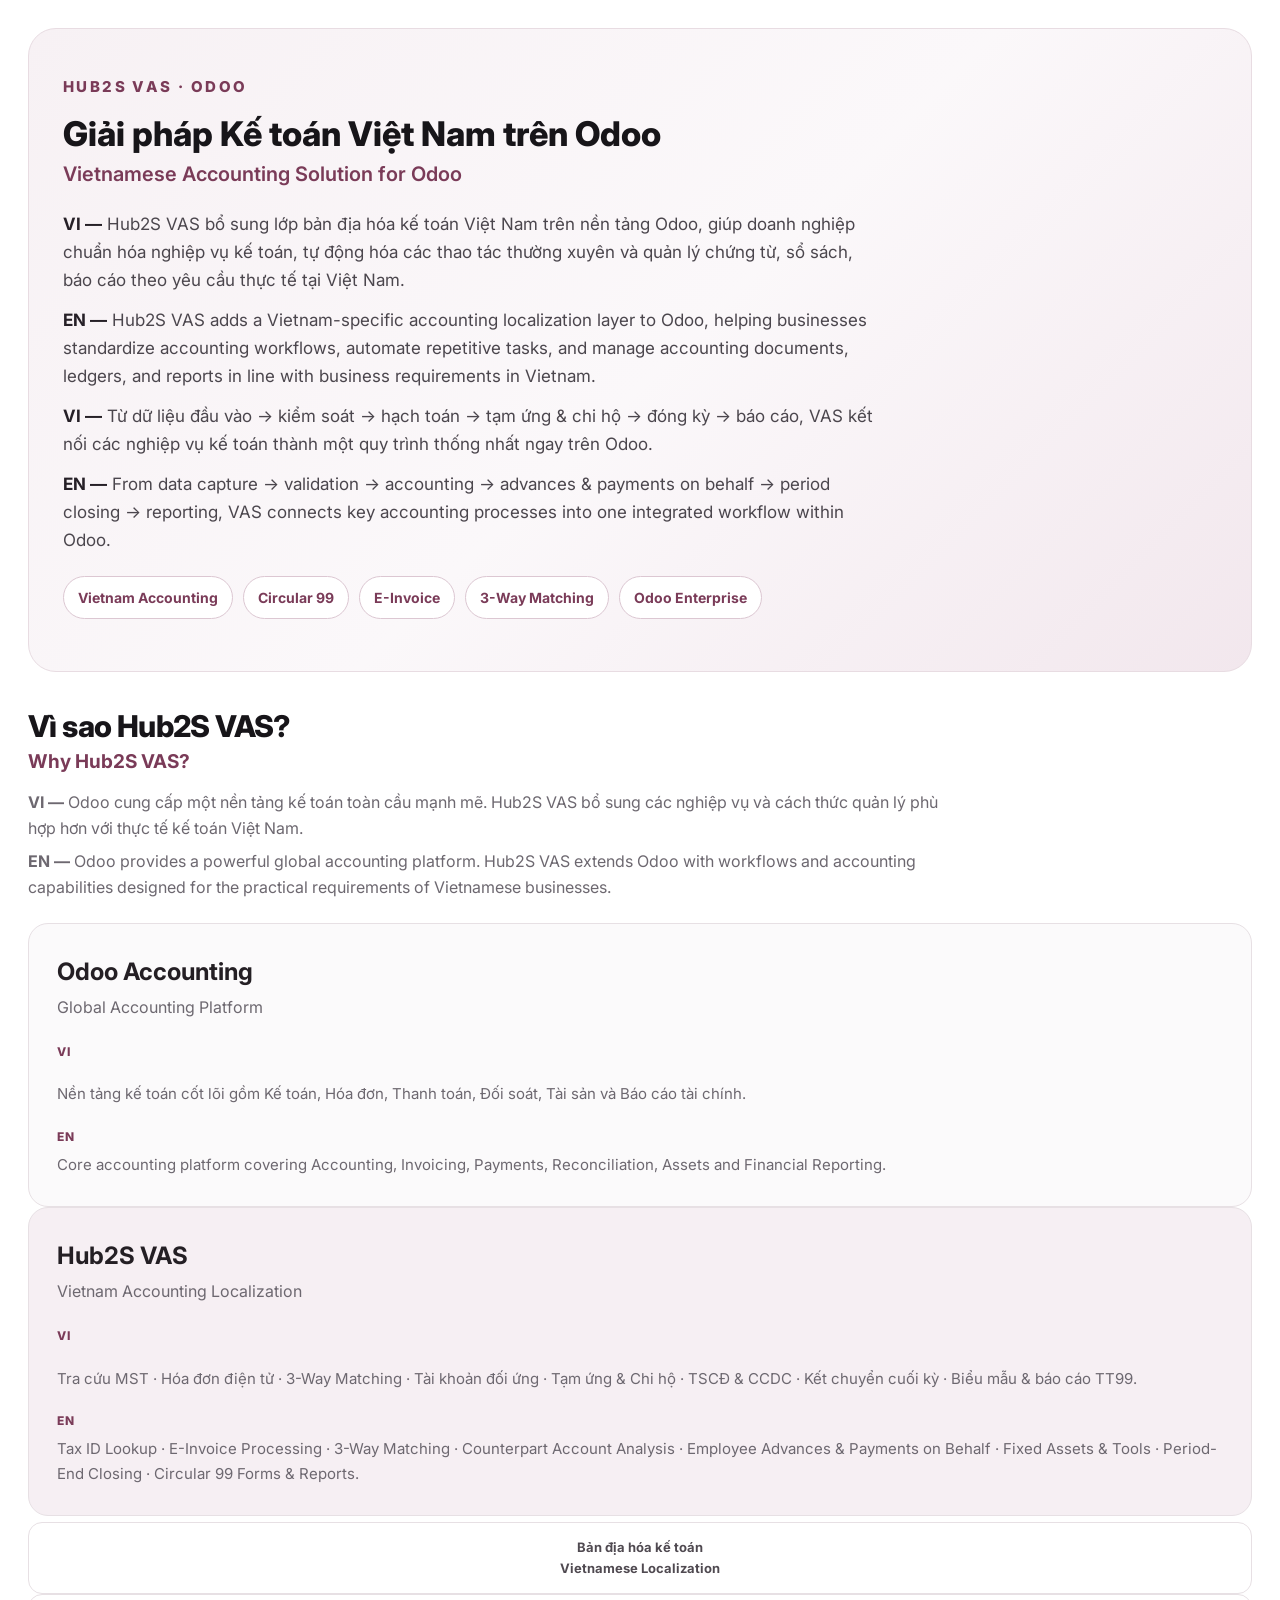
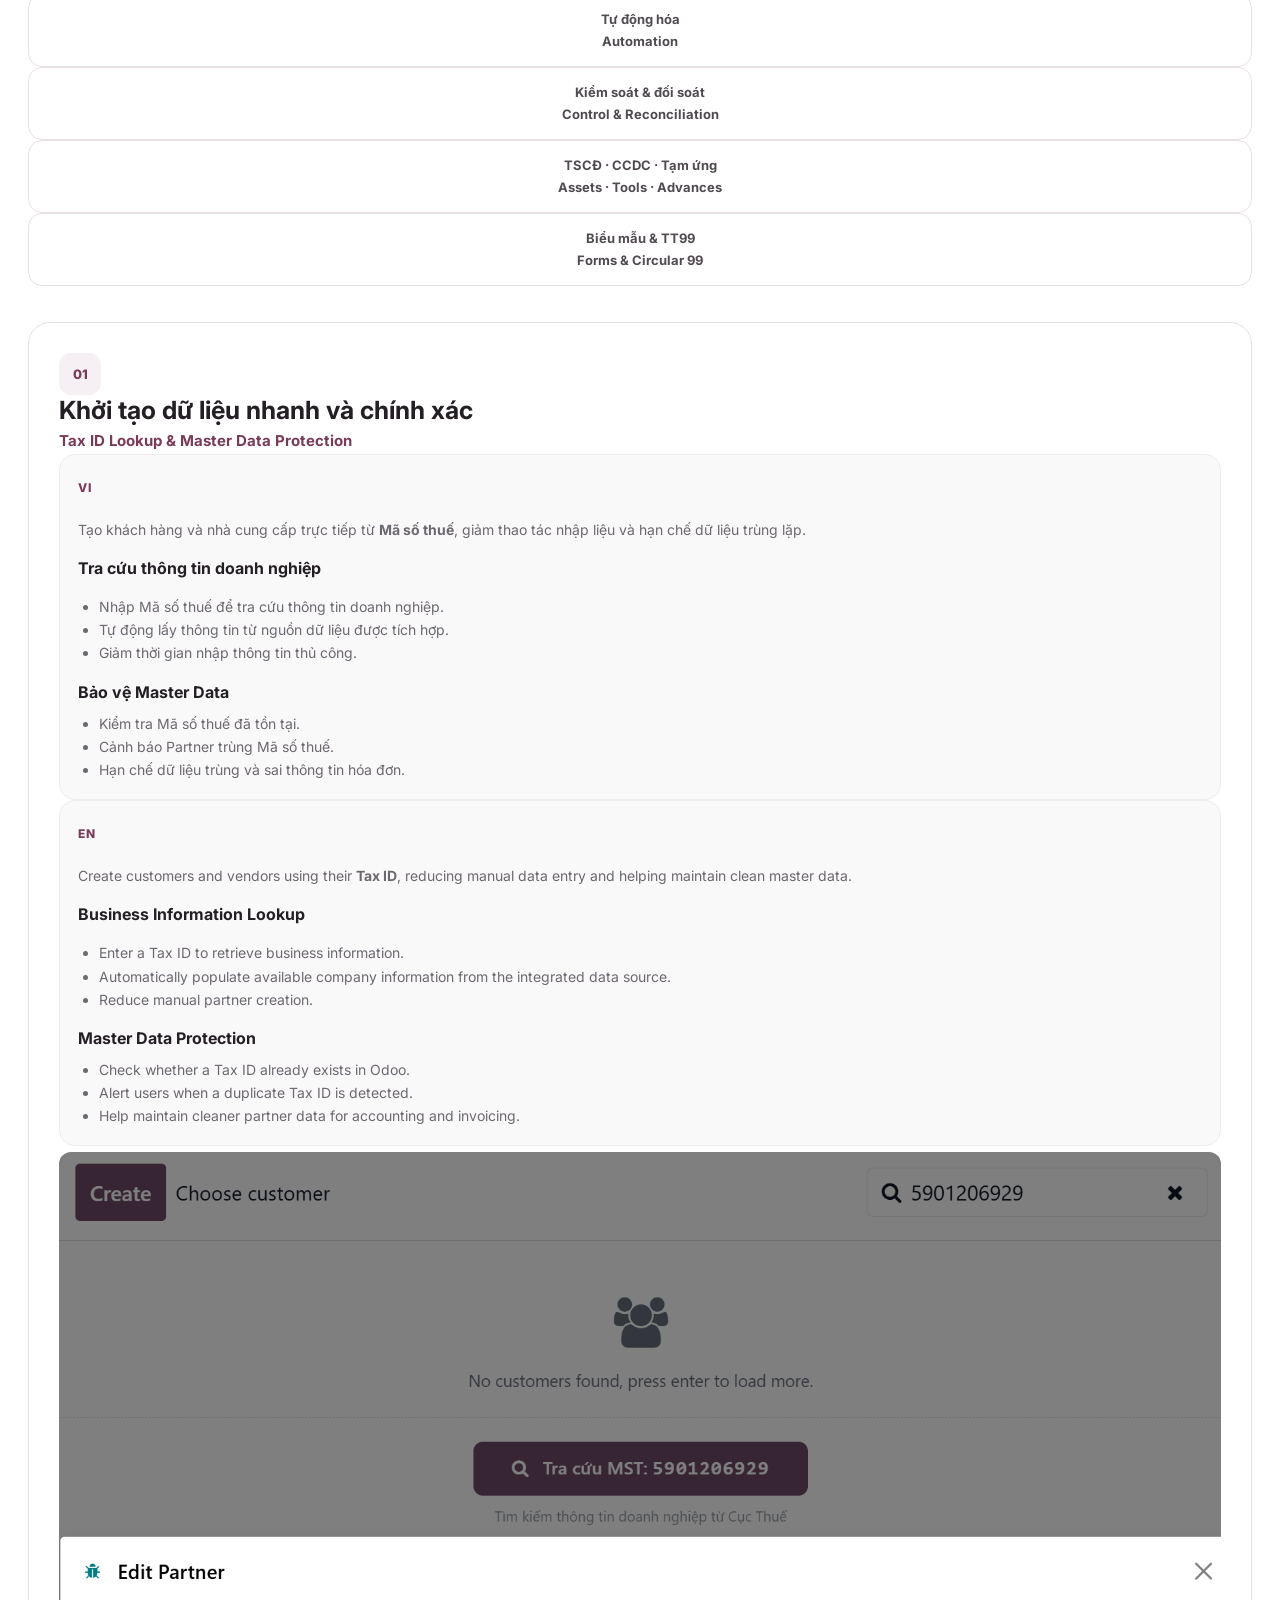
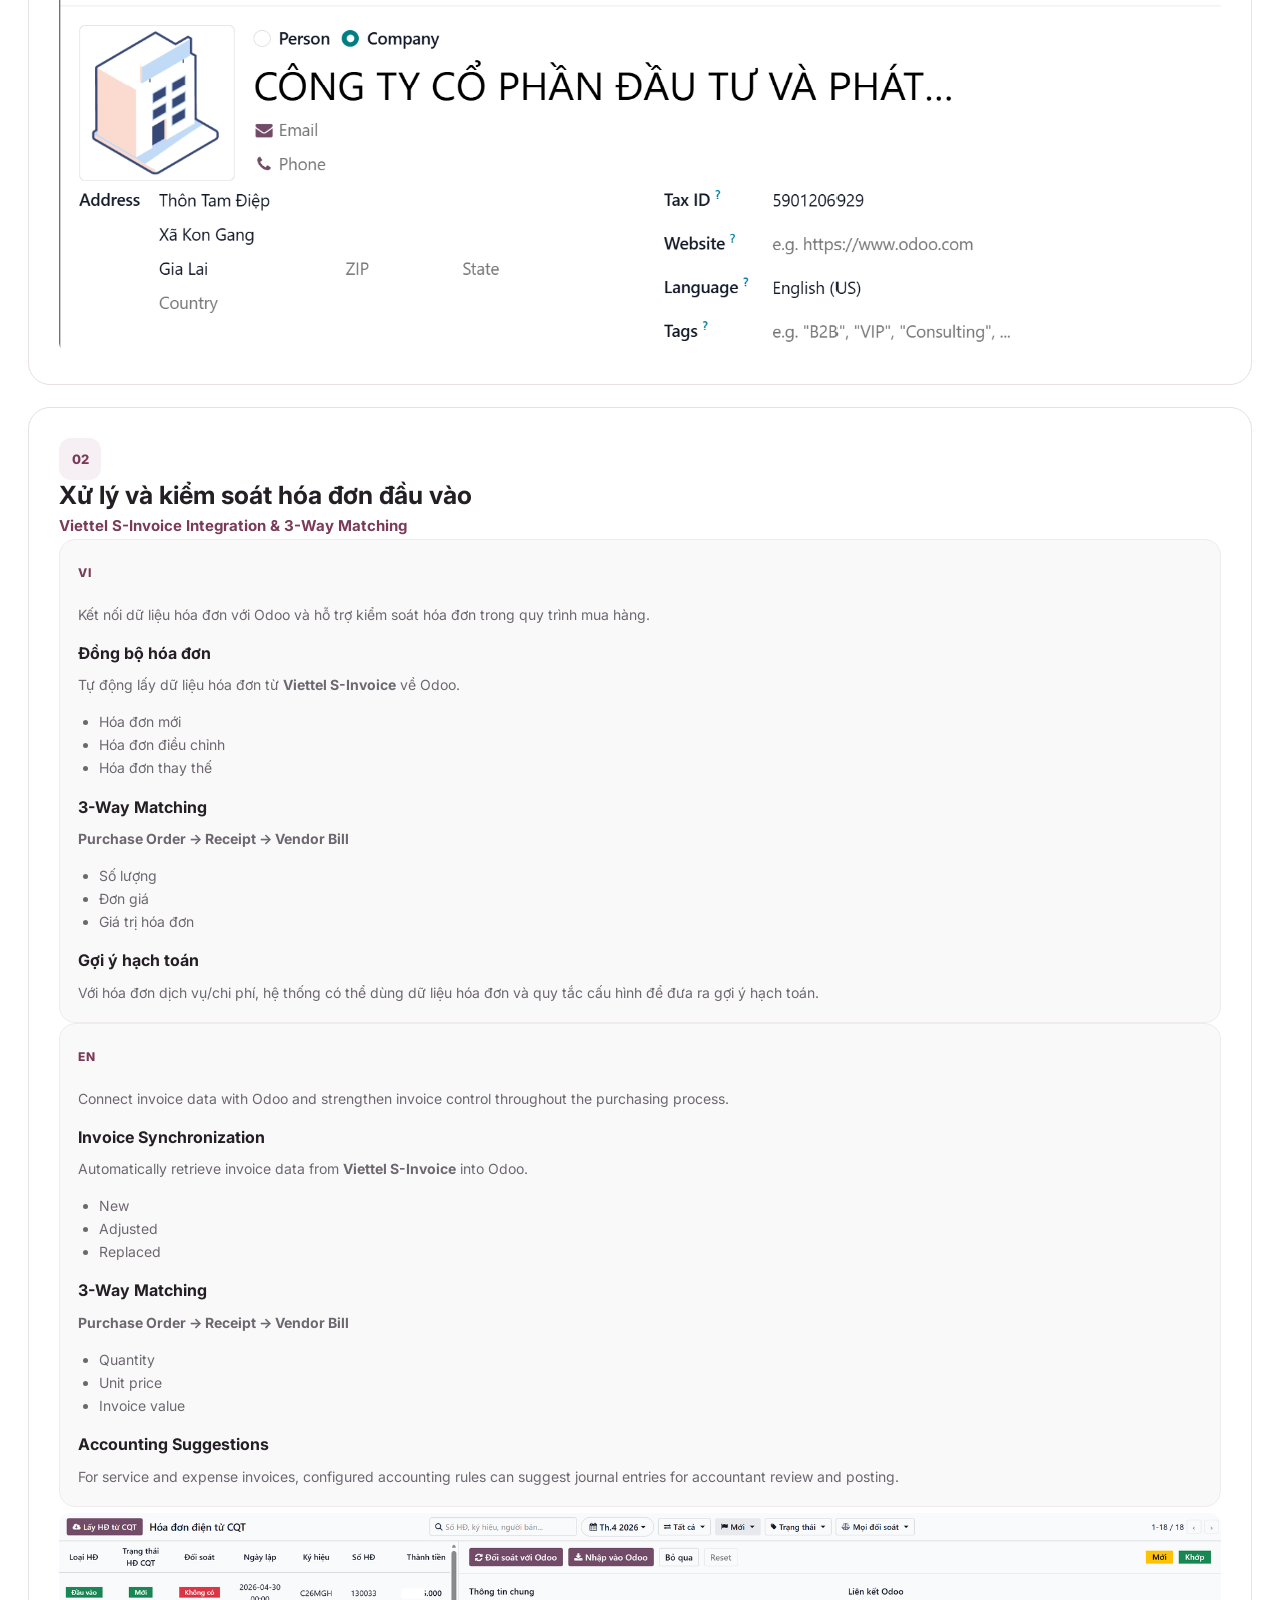
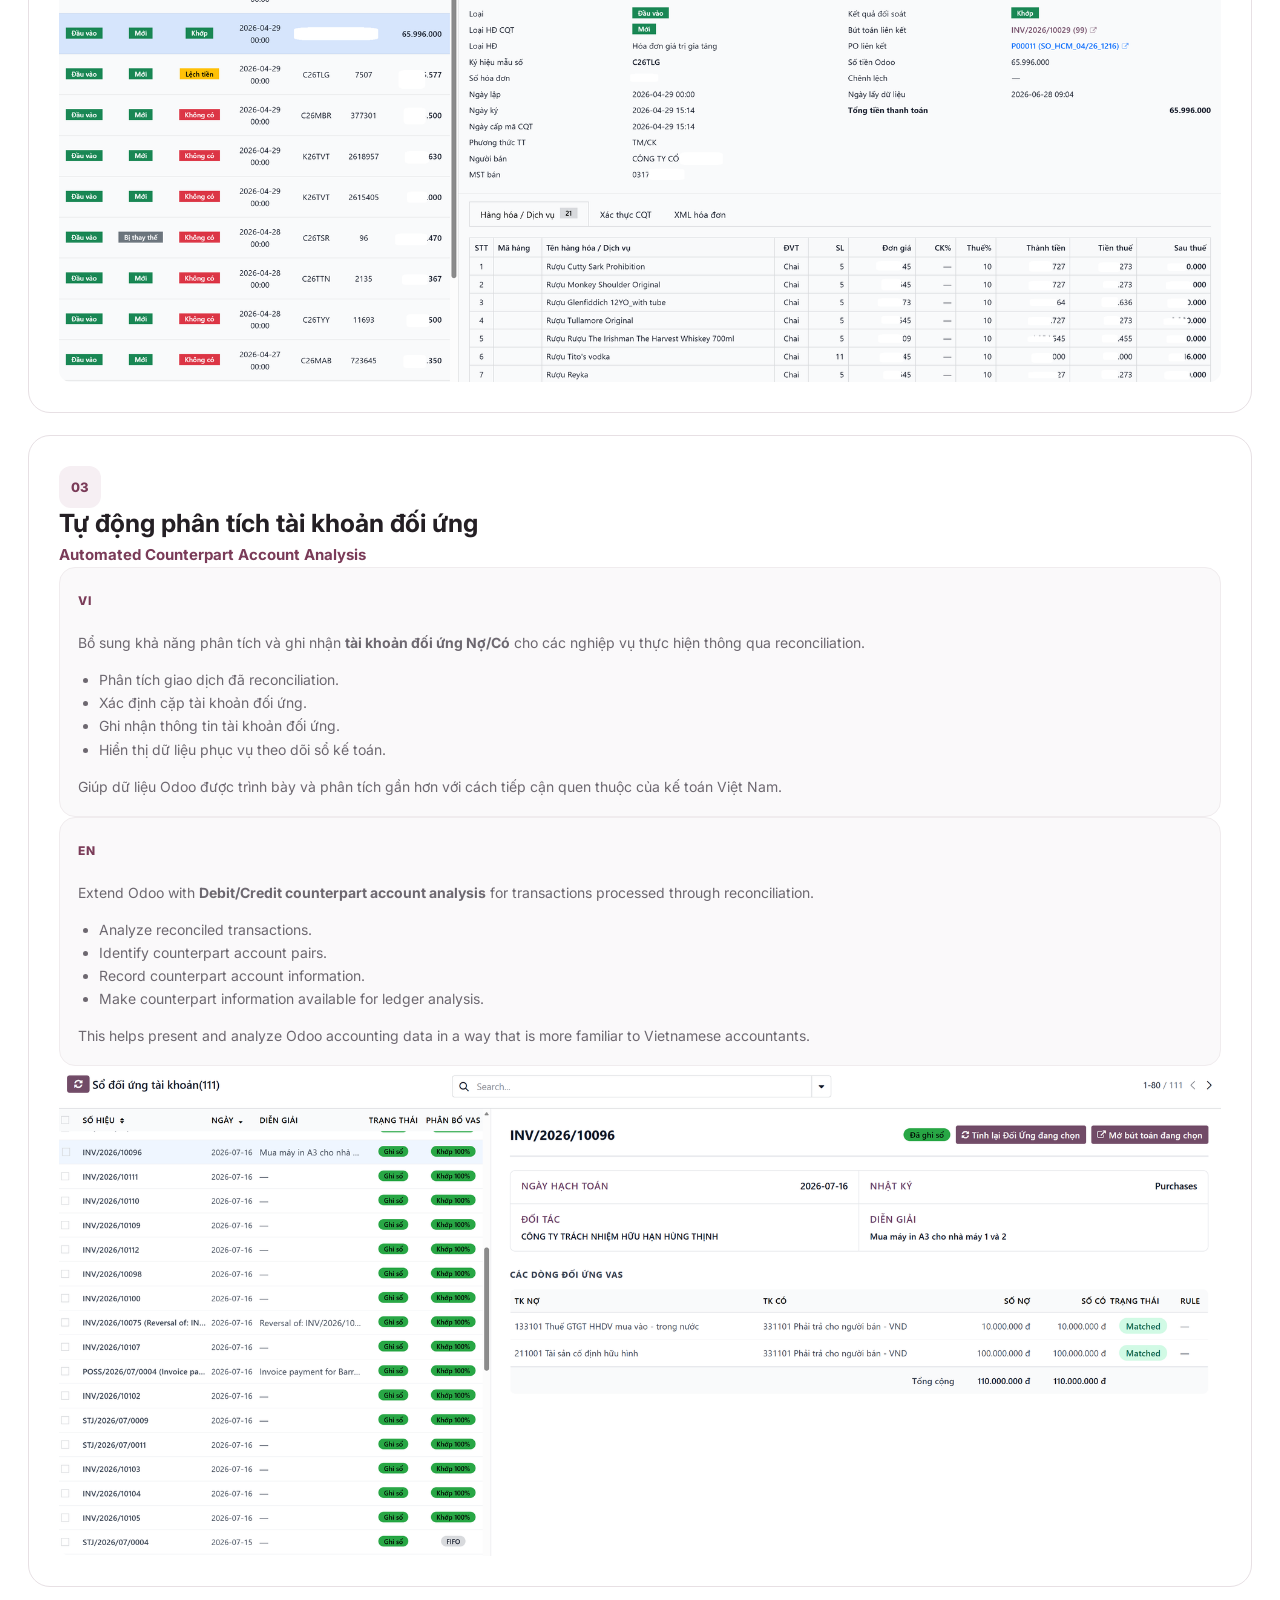
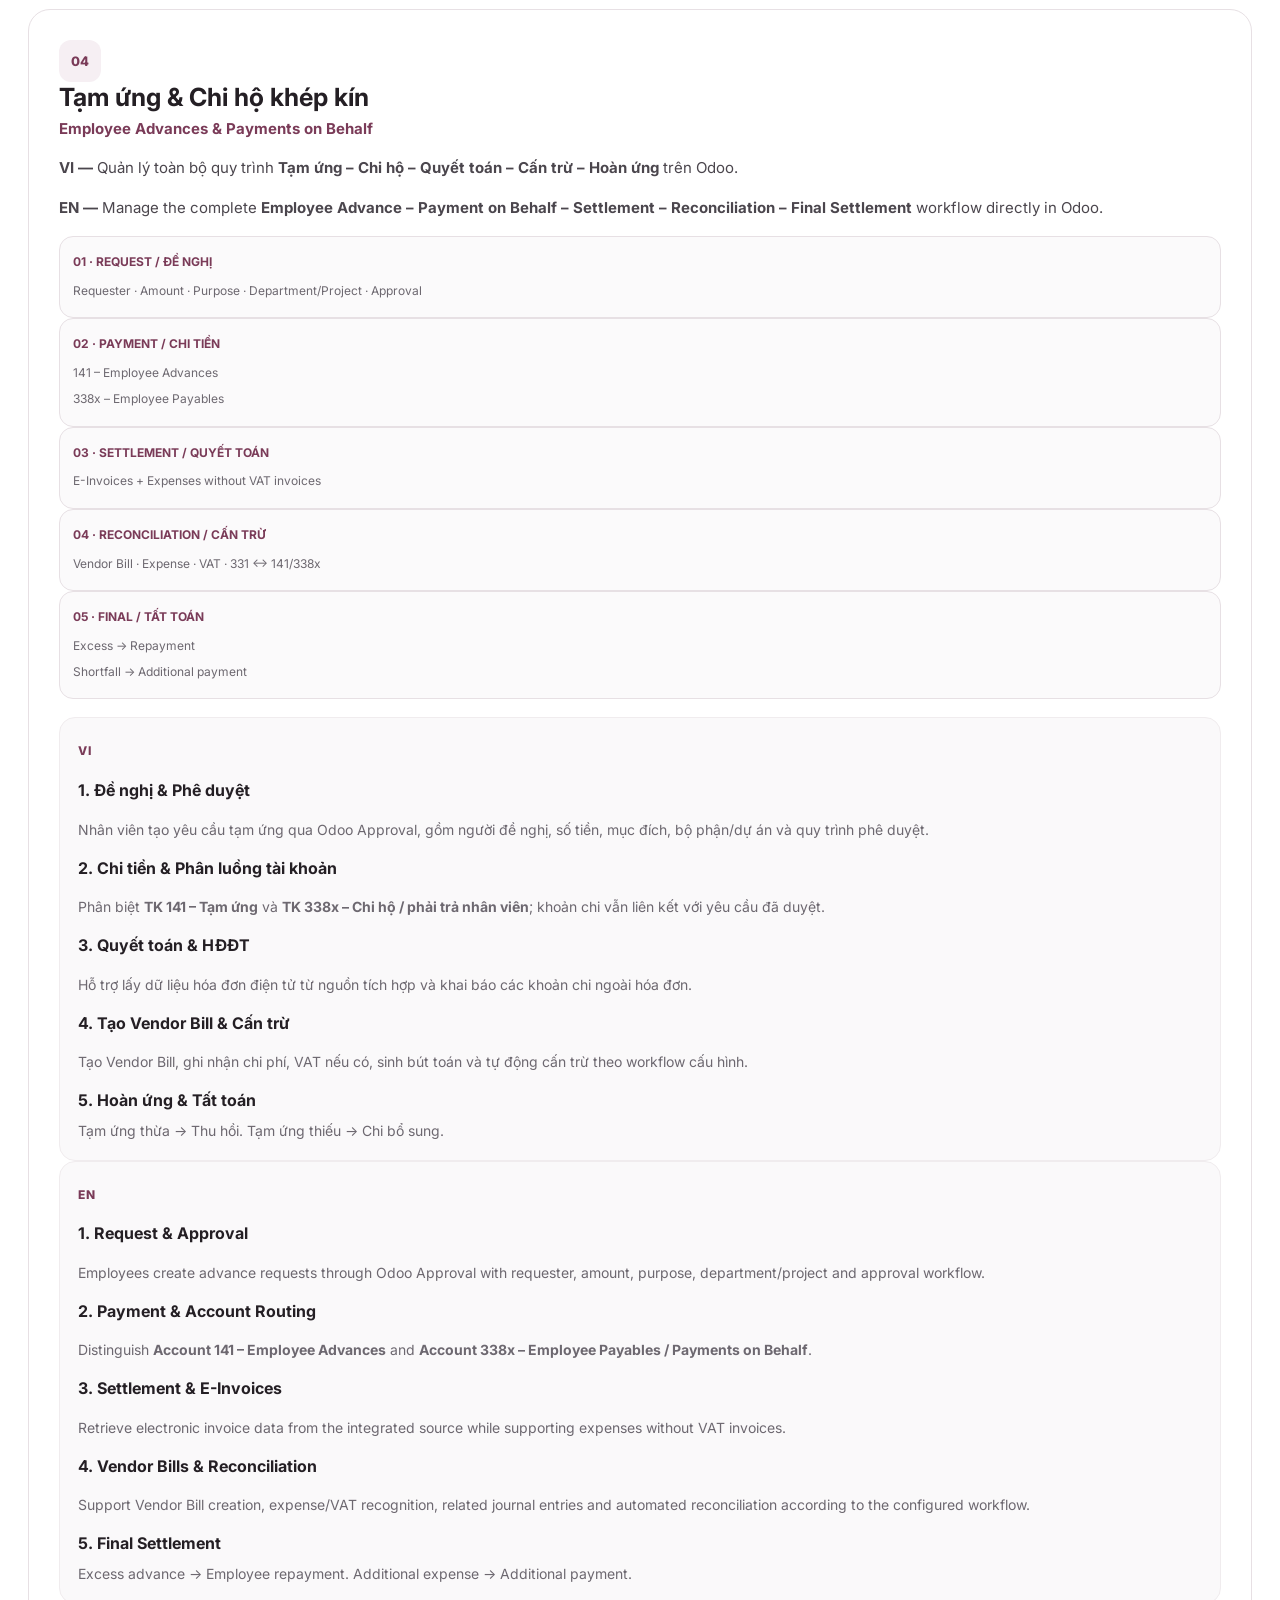
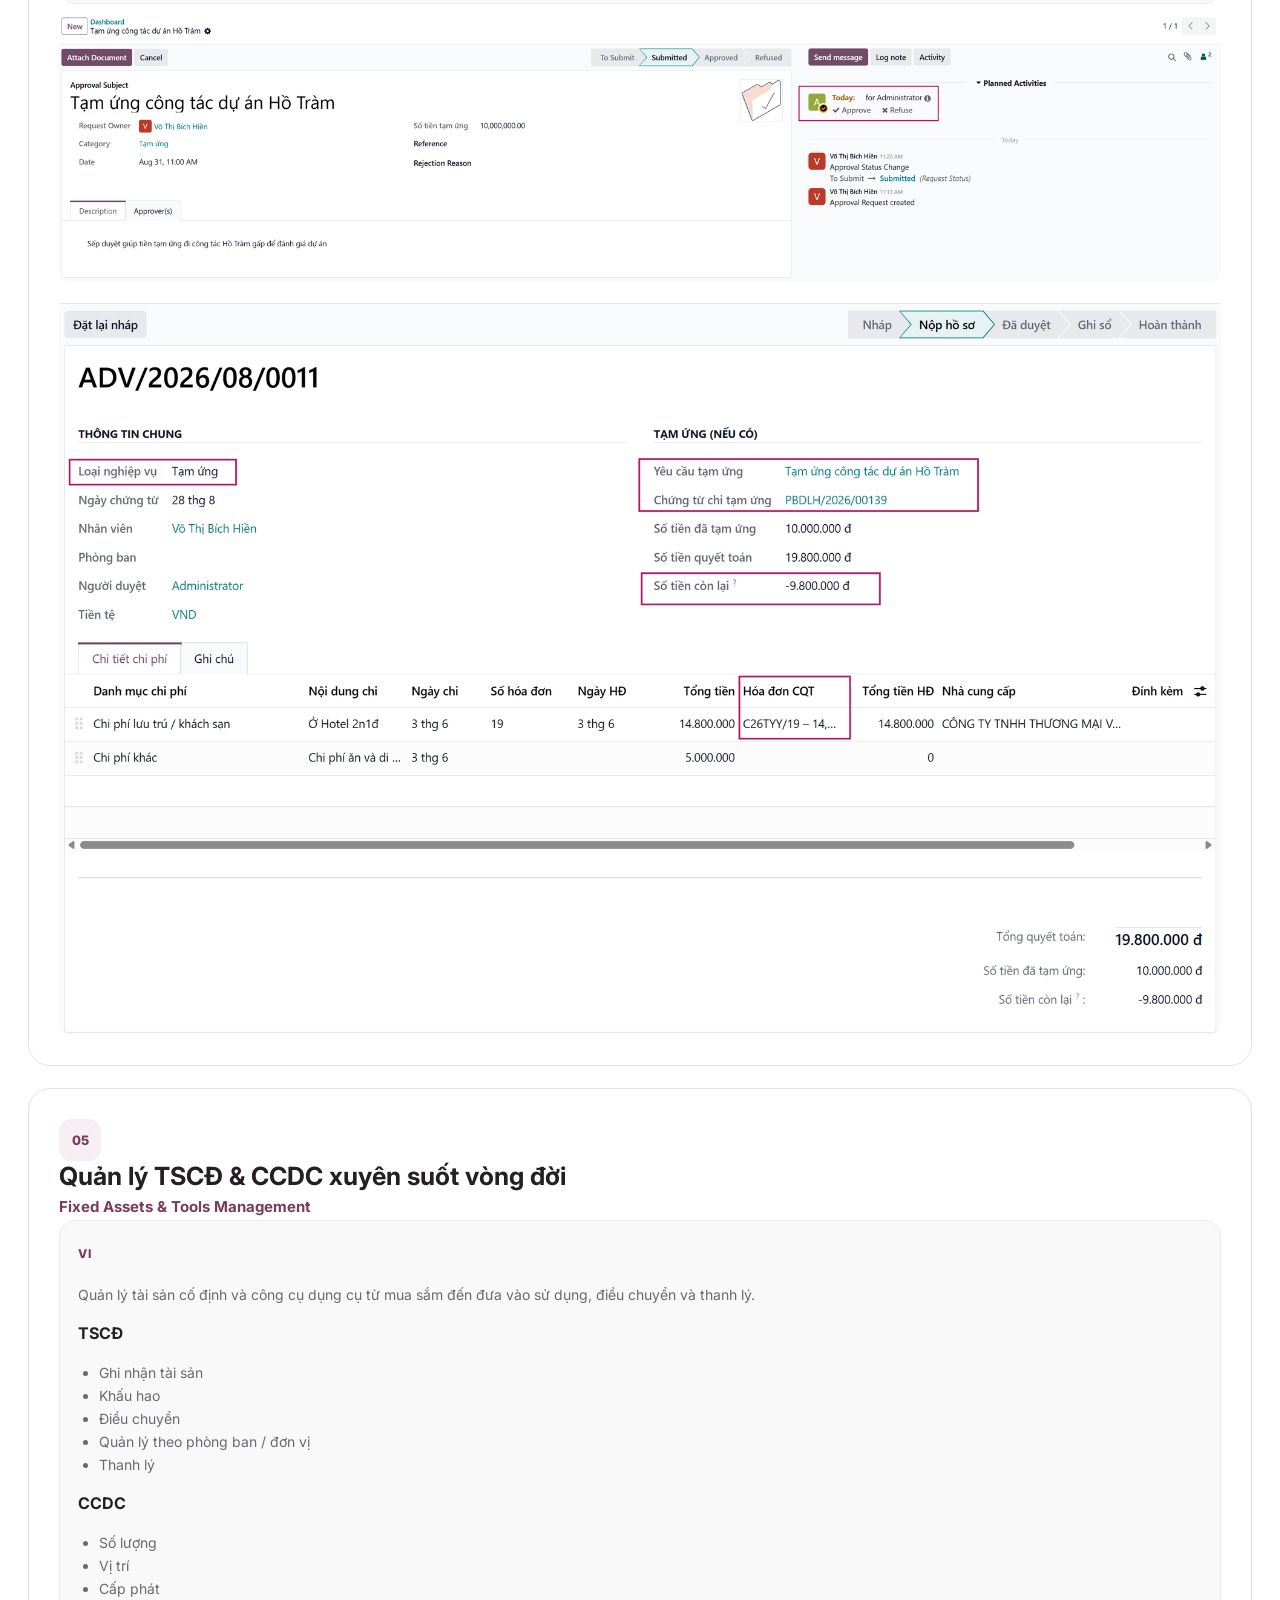
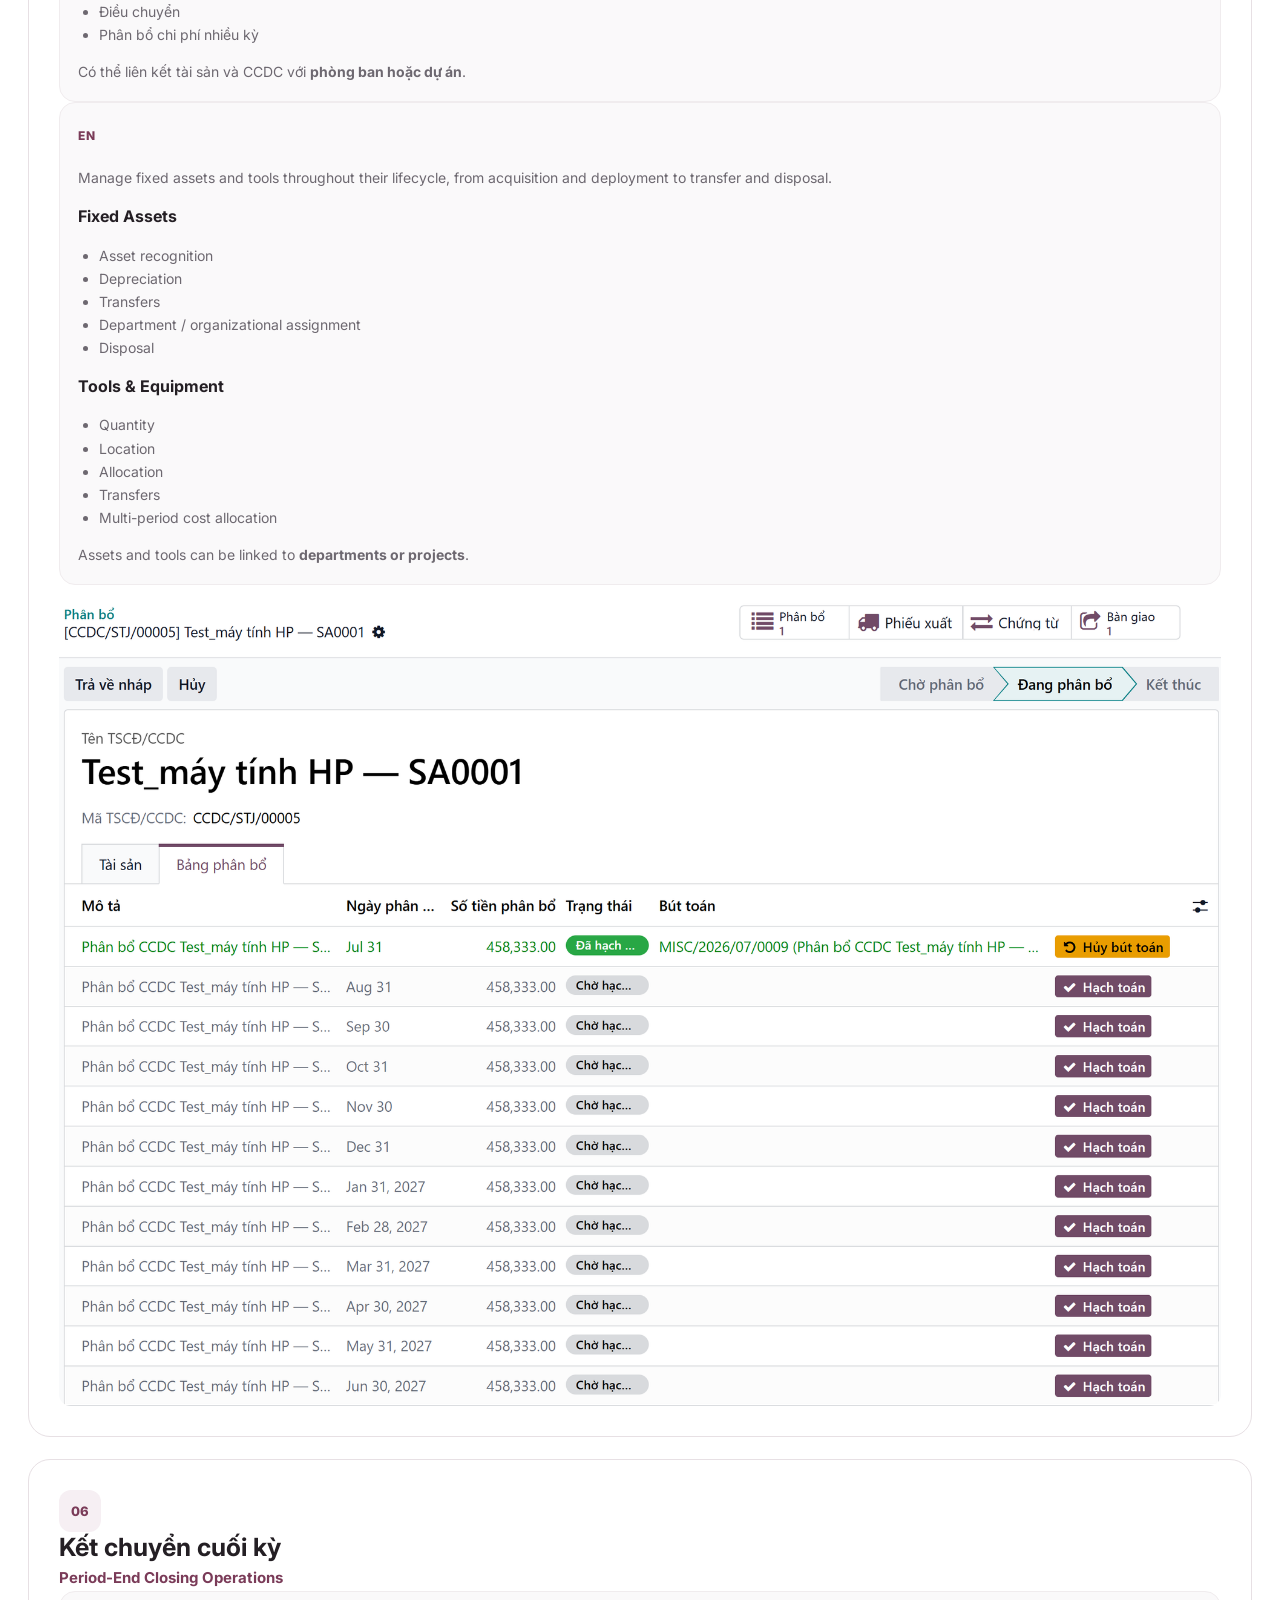
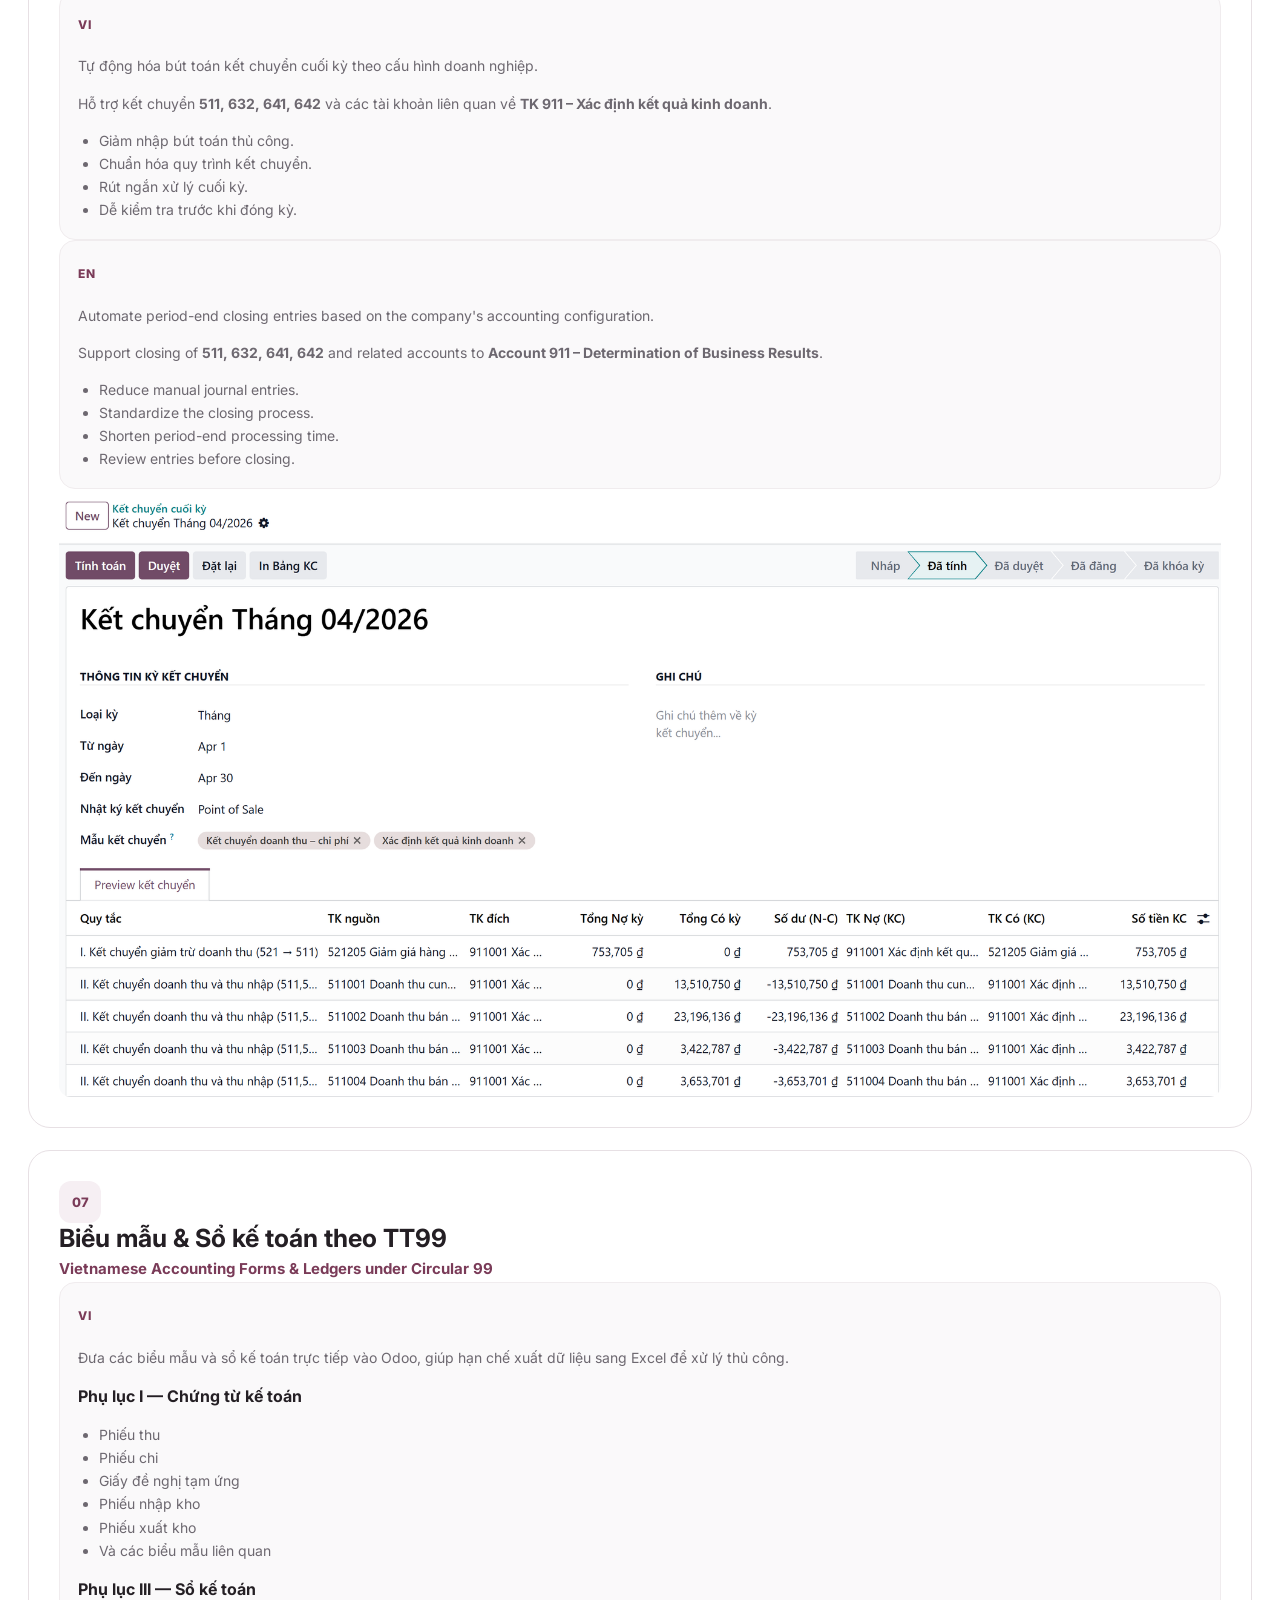
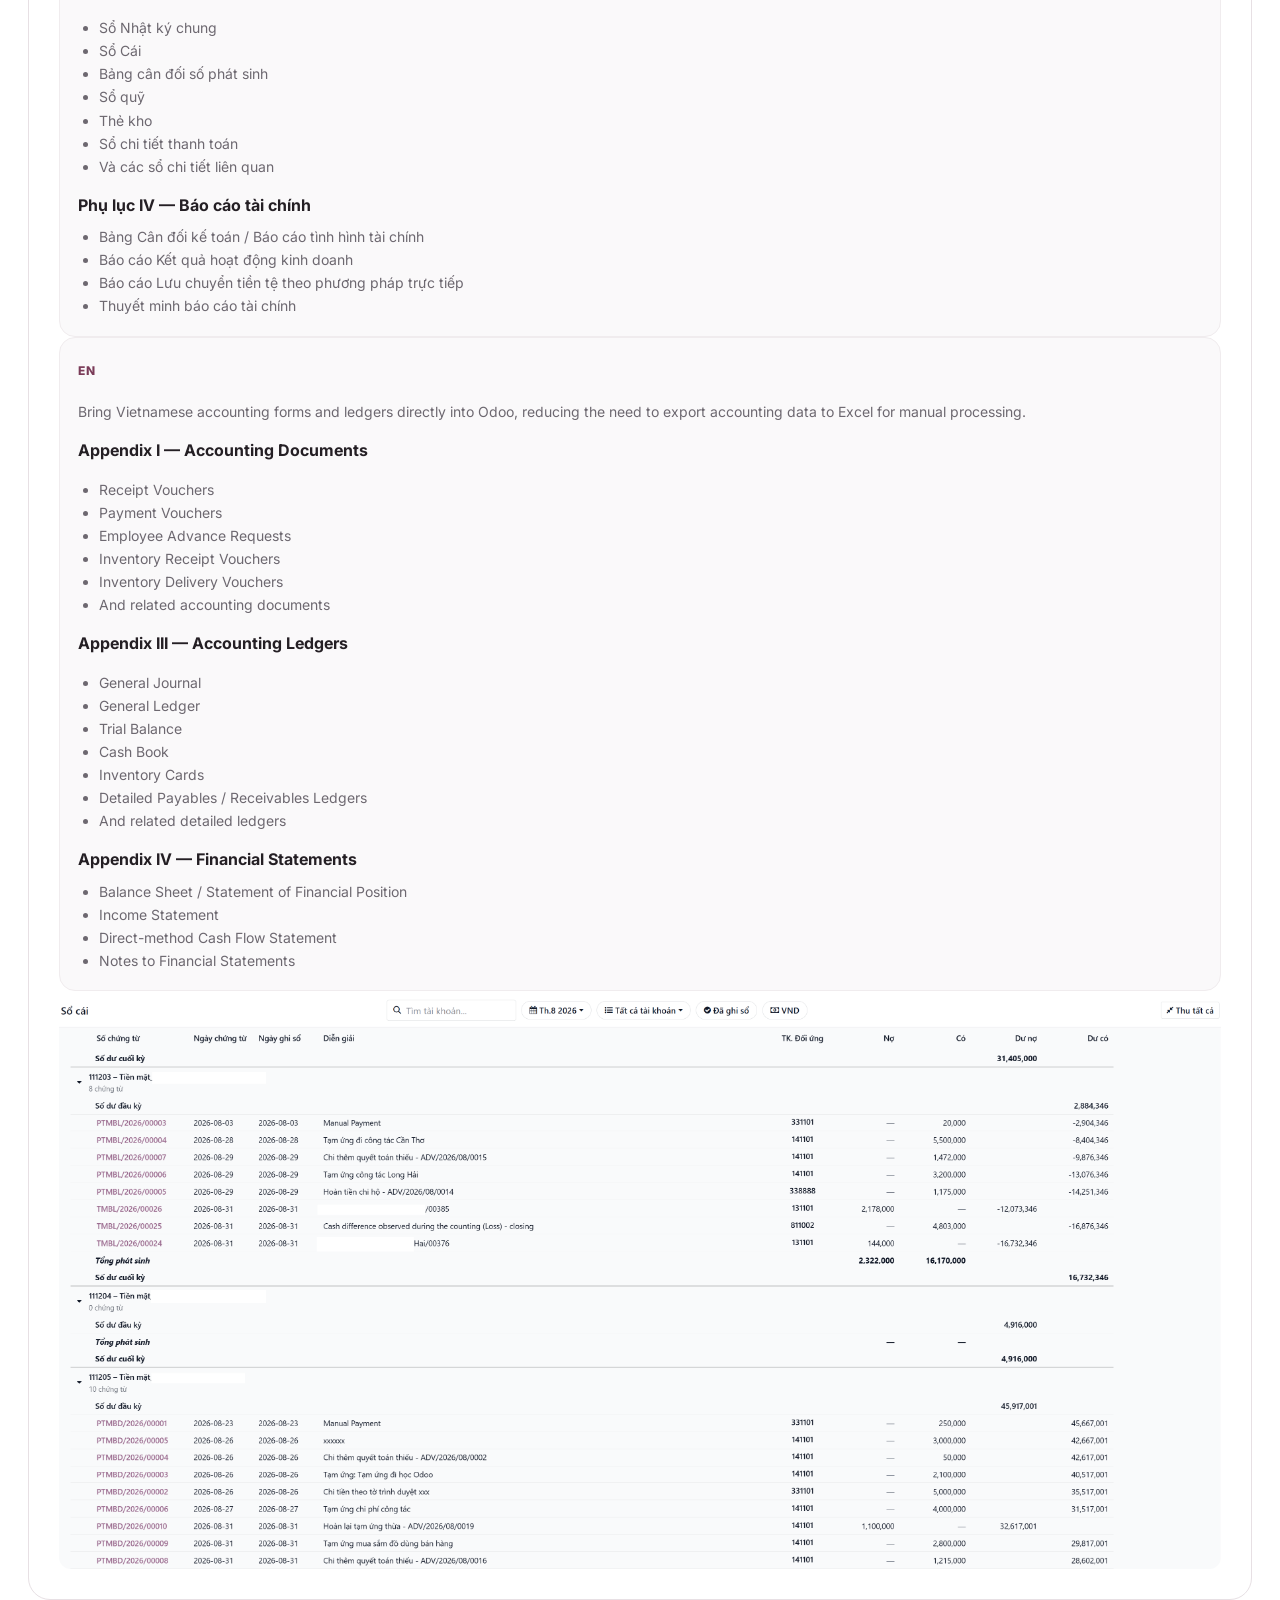
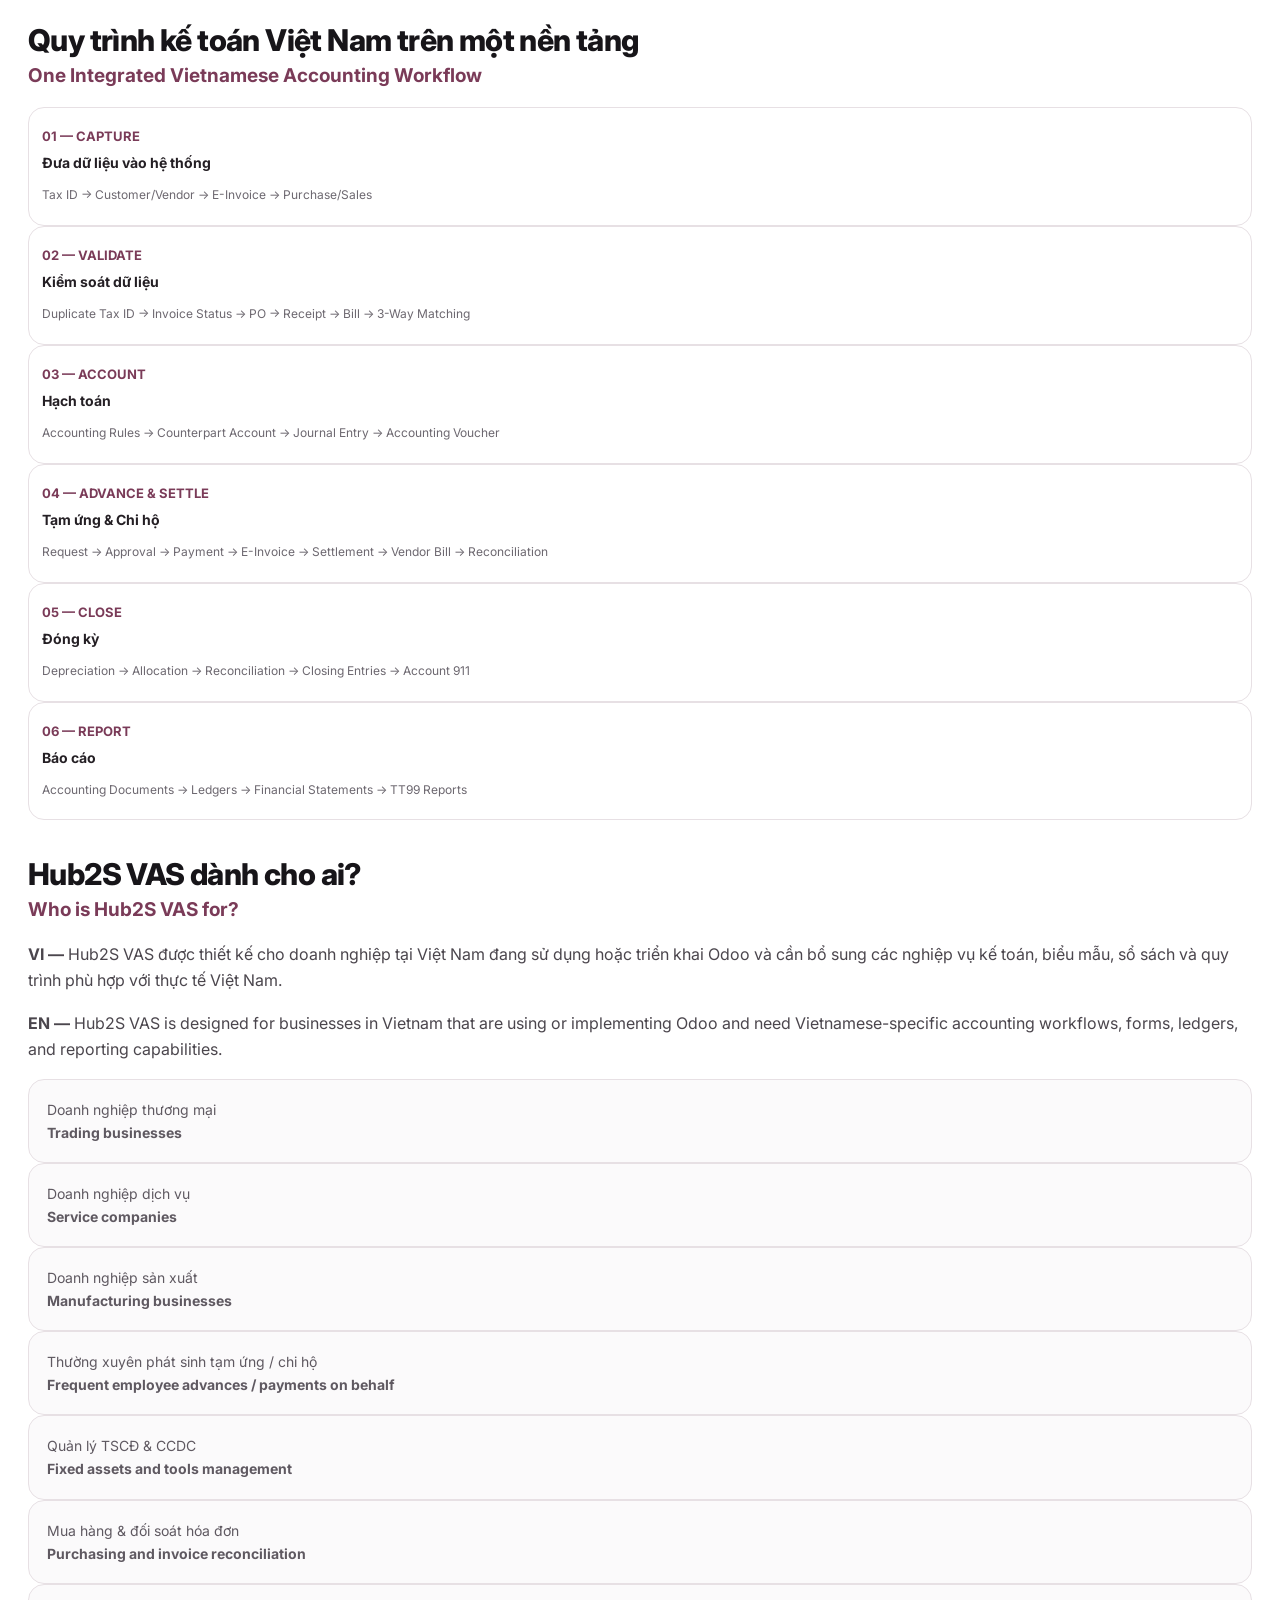
==== commit 3359c00b: "Fix đoạn văn hero bị căn giữa do margin:0 auto Co-Authored-By: Claude Sonnet 5 <noreply@anthropic.co" ====
--- a/vas_accounting/static/description/index.html
+++ b/vas_accounting/static/description/index.html
@@ -12,11 +12,11 @@
 <div style="background-color:#FFFFFF;padding:20px;border-radius:12px;max-width:100%;margin:0 auto;font-family:'Inter',Arial,Helvetica,sans-serif;color:#232127;line-height:1.65;">
 
 <!-- ===== HERO ===== -->
-<div class="text-center" style="border-radius:28px;padding:44px 34px;margin-bottom:36px;background-color:#FBF8FA;background-image:linear-gradient(135deg,#F7F1F4 0%,#FBF8FA 52%,#F2E7ED 100%);border:1px solid #E8DCE2;">
+<div style="border-radius:28px;padding:44px 34px;margin-bottom:36px;background-color:#FBF8FA;background-image:linear-gradient(135deg,#F7F1F4 0%,#FBF8FA 52%,#F2E7ED 100%);border:1px solid #E8DCE2;">
     <div style="display:inline-block;font-size:15px;font-weight:800;letter-spacing:2.4px;color:#7A3B58;text-transform:uppercase;margin-bottom:14px;">HUB2S VAS &middot; ODOO</div>
     <h1 style="color:#171519;font-size:34px;line-height:1.15;font-weight:800;margin:0 0 8px;">Giải pháp Kế toán Việt Nam trên Odoo</h1>
     <h2 style="color:#7A3B58;font-size:20px;line-height:1.35;font-weight:600;margin:0 0 22px;">Vietnamese Accounting Solution for Odoo</h2>
-    <div style="max-width:820px;margin:0 auto;text-align:left;">
+    <div style="max-width:820px;text-align:left;">
         <p style="margin:0 0 12px;font-size:17px;color:#4B464D;"><strong style="color:#262027;">VI —</strong> Hub2S VAS bổ sung lớp bản địa hóa kế toán Việt Nam trên nền tảng Odoo, giúp doanh nghiệp chuẩn hóa nghiệp vụ kế toán, tự động hóa các thao tác thường xuyên và quản lý chứng từ, sổ sách, báo cáo theo yêu cầu thực tế tại Việt Nam.</p>
         <p style="margin:0 0 12px;font-size:17px;color:#4B464D;"><strong style="color:#262027;">EN —</strong> Hub2S VAS adds a Vietnam-specific accounting localization layer to Odoo, helping businesses standardize accounting workflows, automate repetitive tasks, and manage accounting documents, ledgers, and reports in line with business requirements in Vietnam.</p>
         <p style="margin:0 0 12px;font-size:17px;color:#4B464D;"><strong style="color:#262027;">VI —</strong> Từ dữ liệu đầu vào &rarr; kiểm soát &rarr; hạch toán &rarr; tạm ứng &amp; chi hộ &rarr; đóng kỳ &rarr; báo cáo, VAS kết nối các nghiệp vụ kế toán thành một quy trình thống nhất ngay trên Odoo.</p>
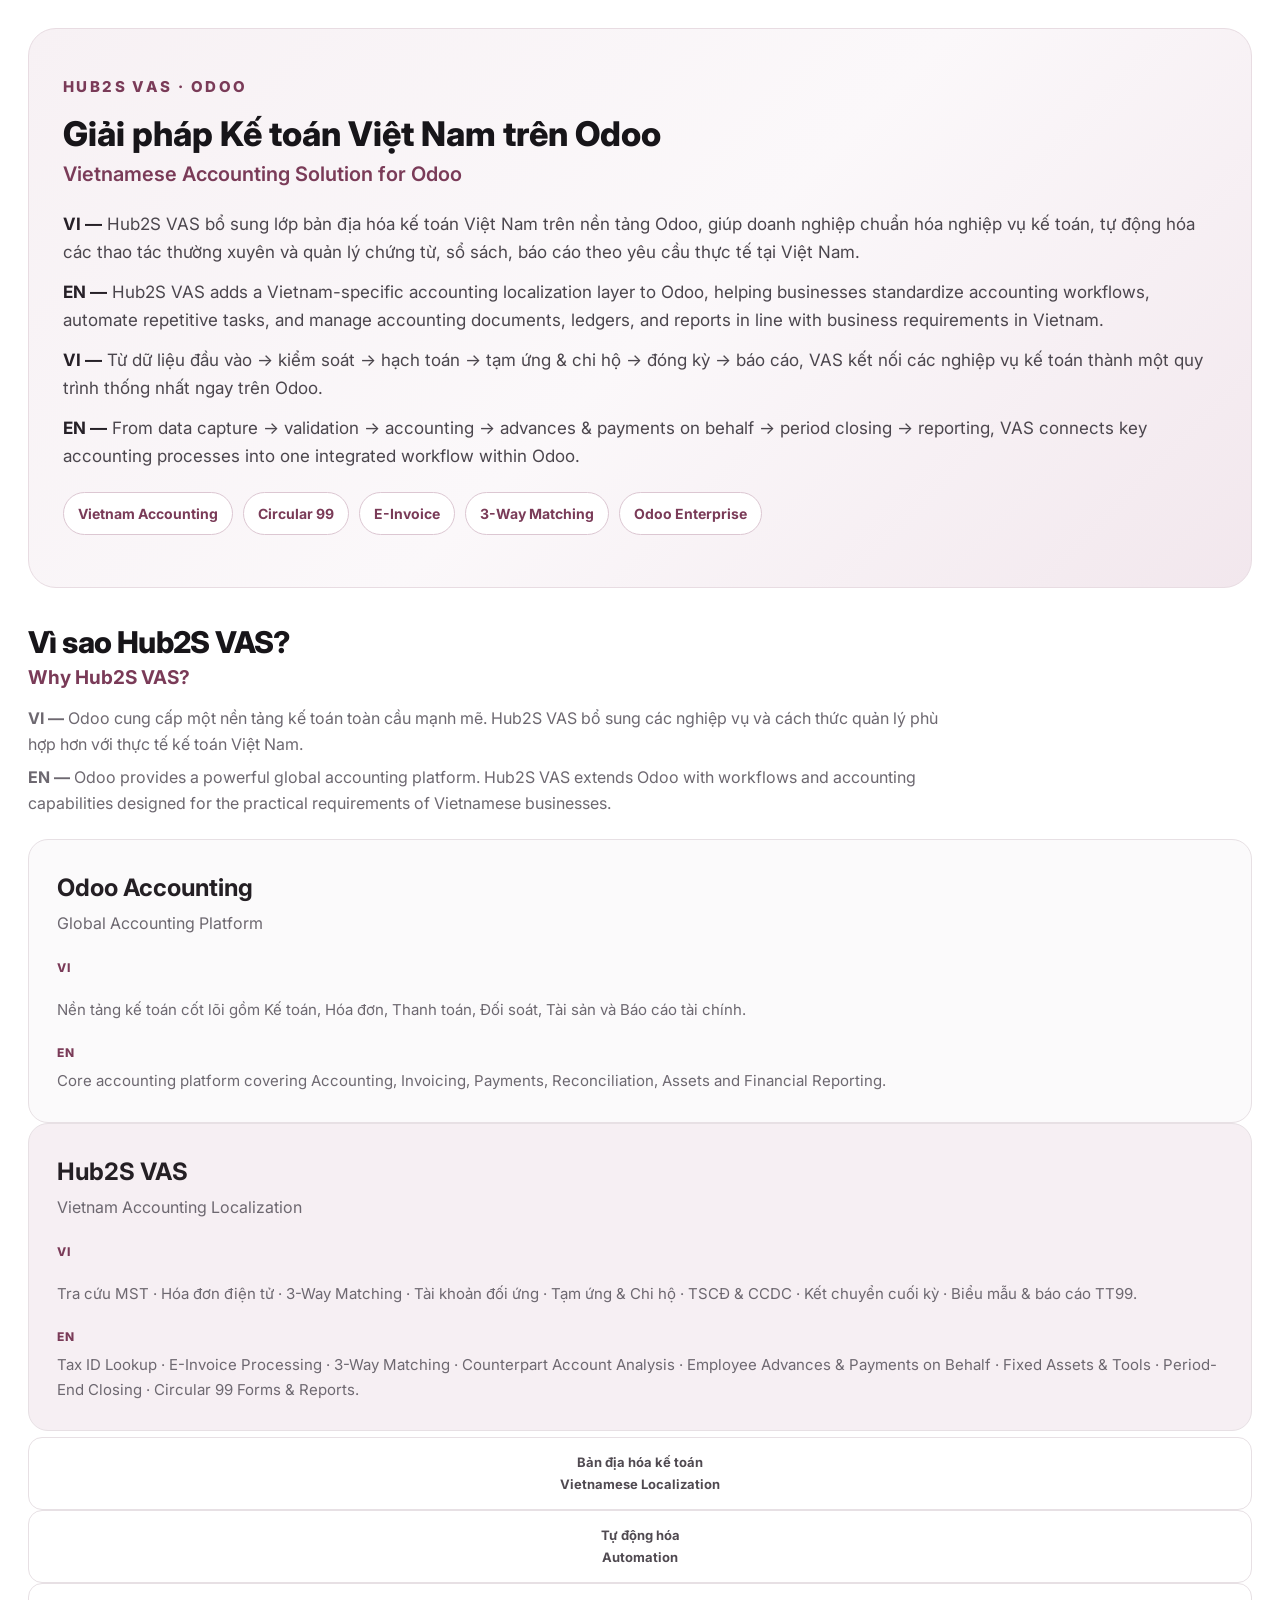
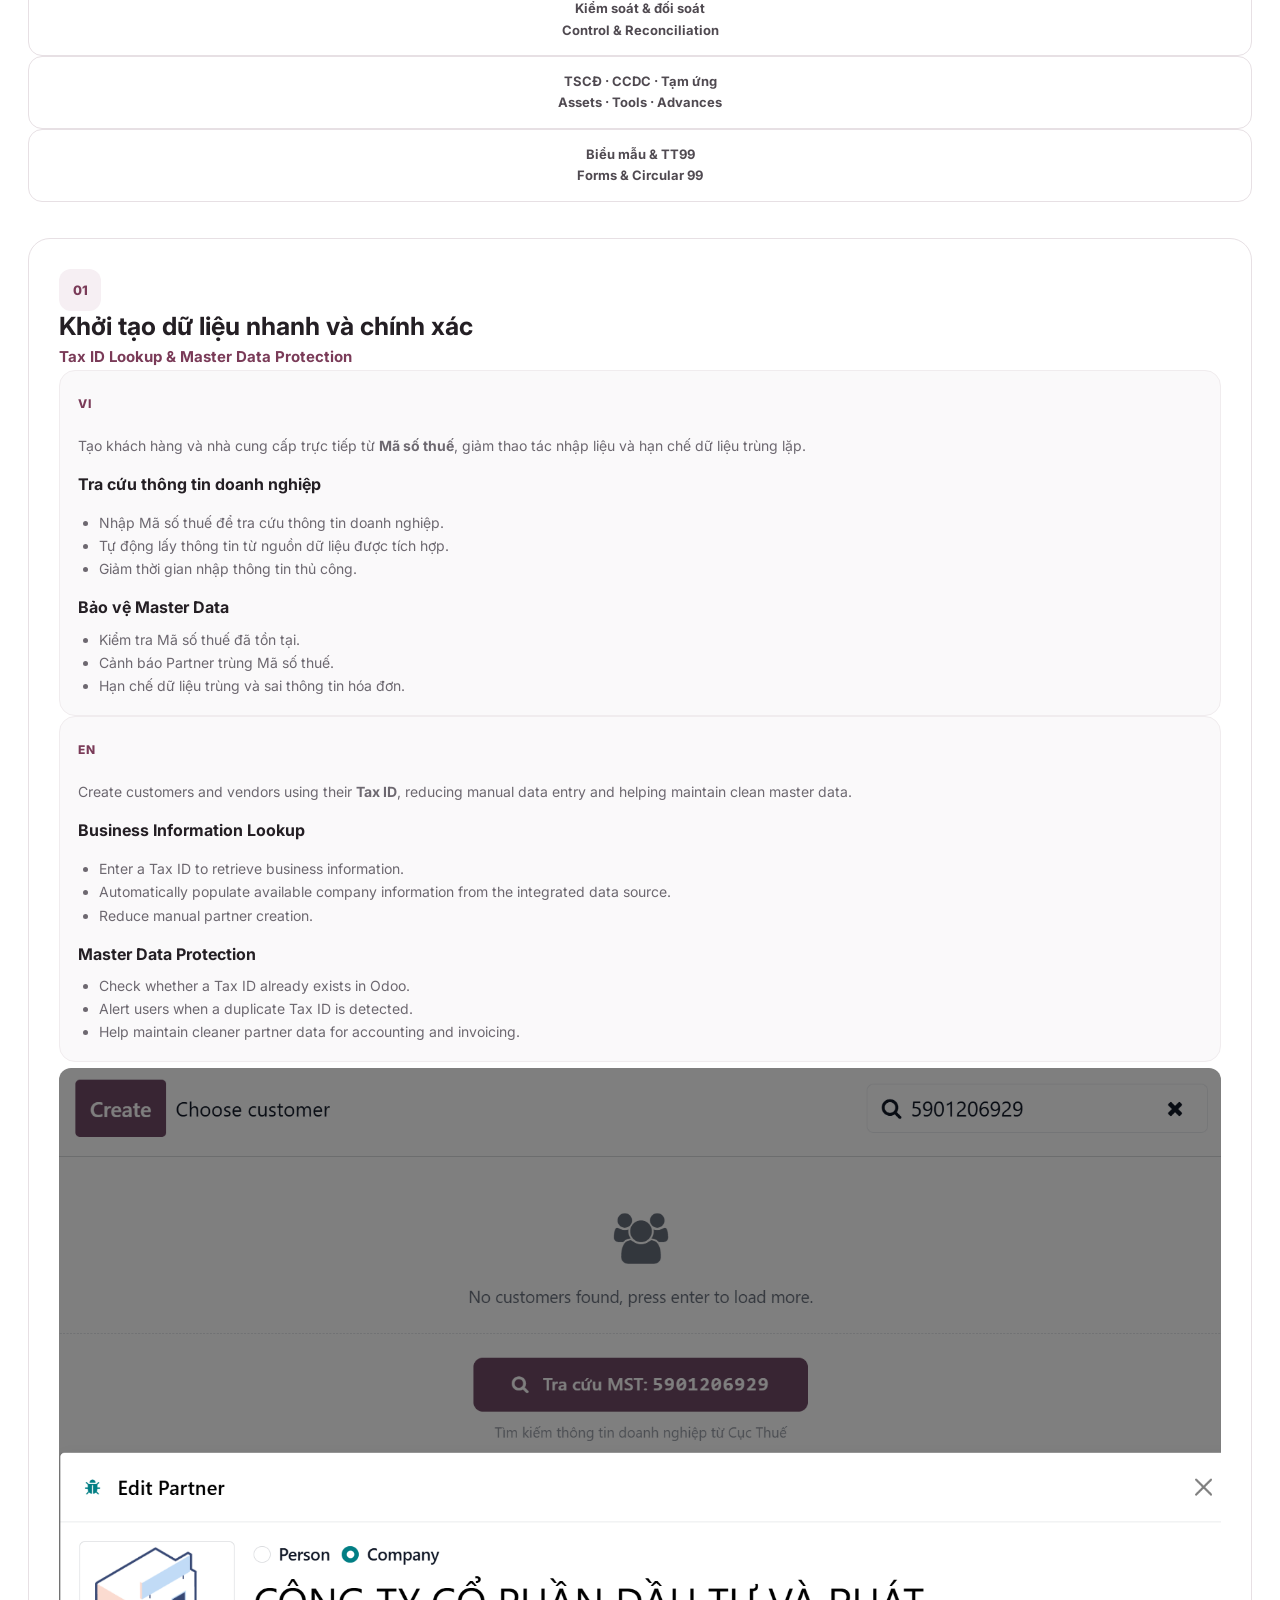
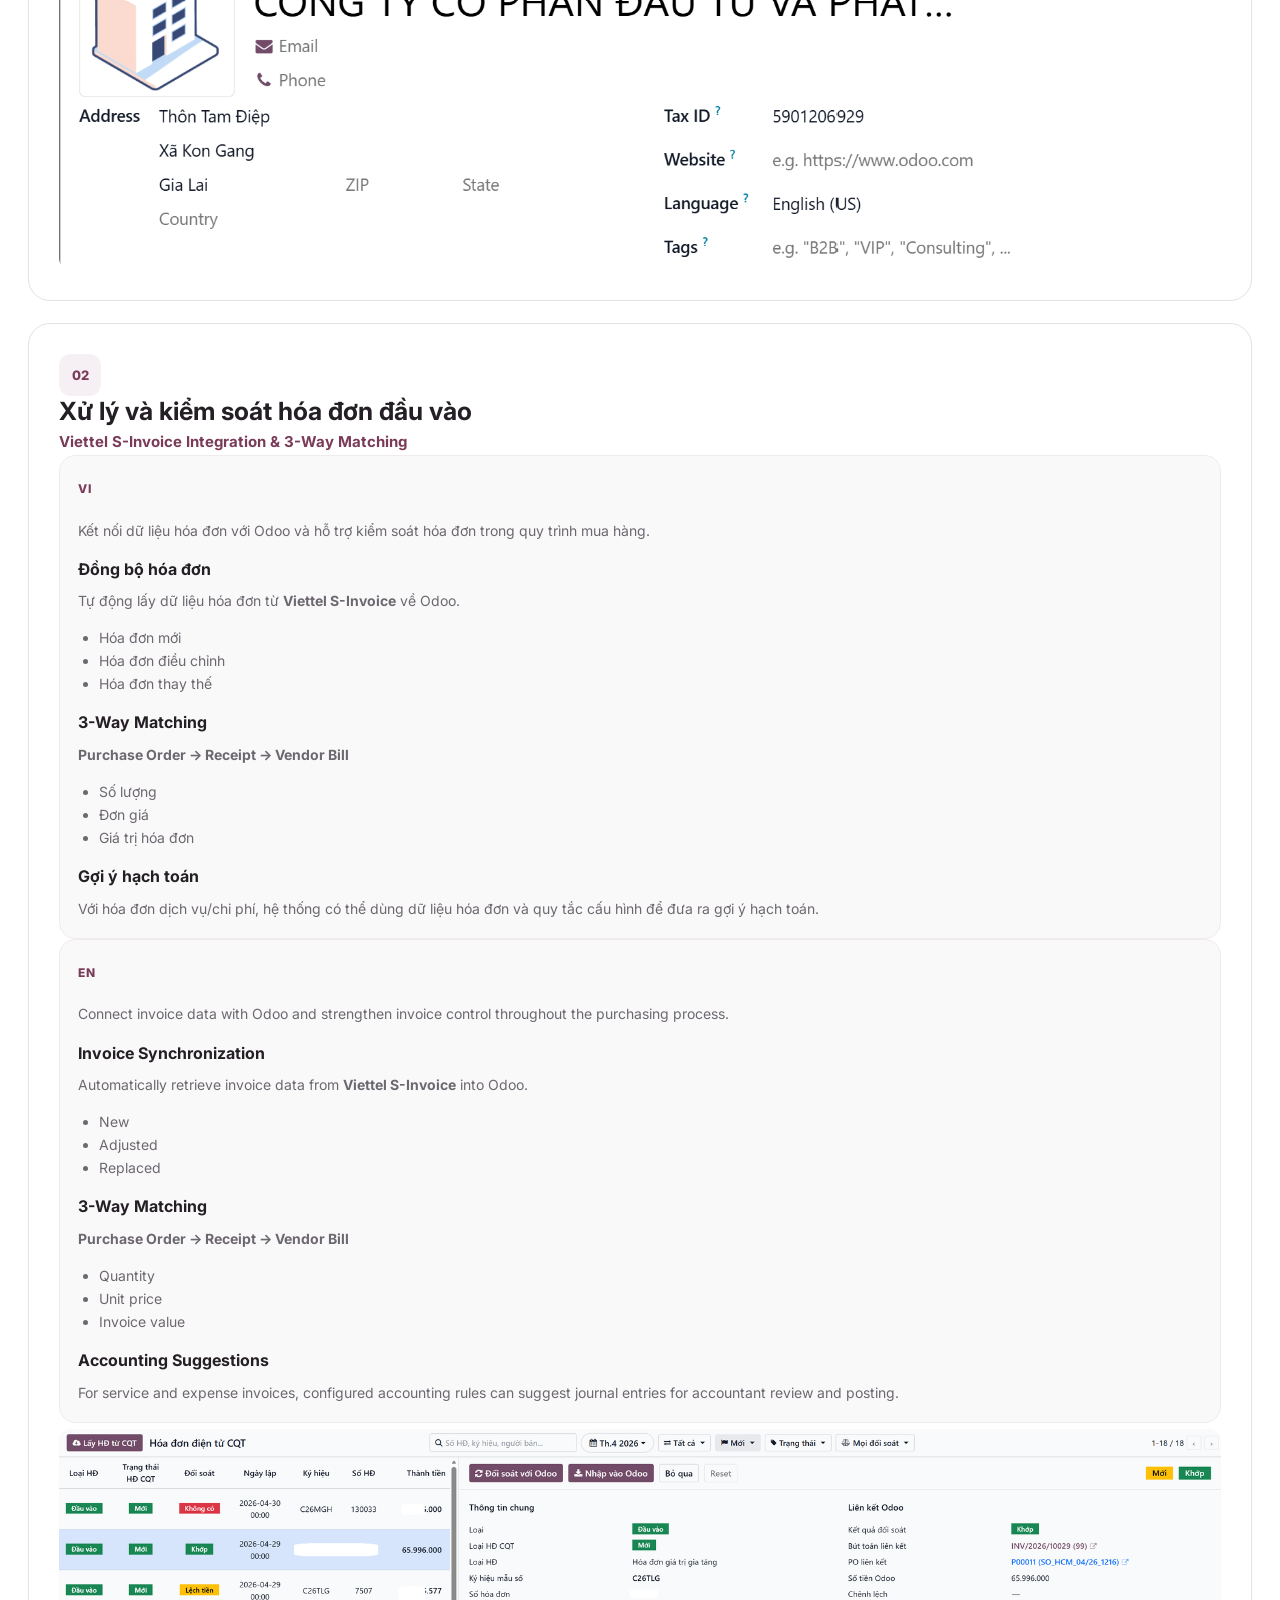
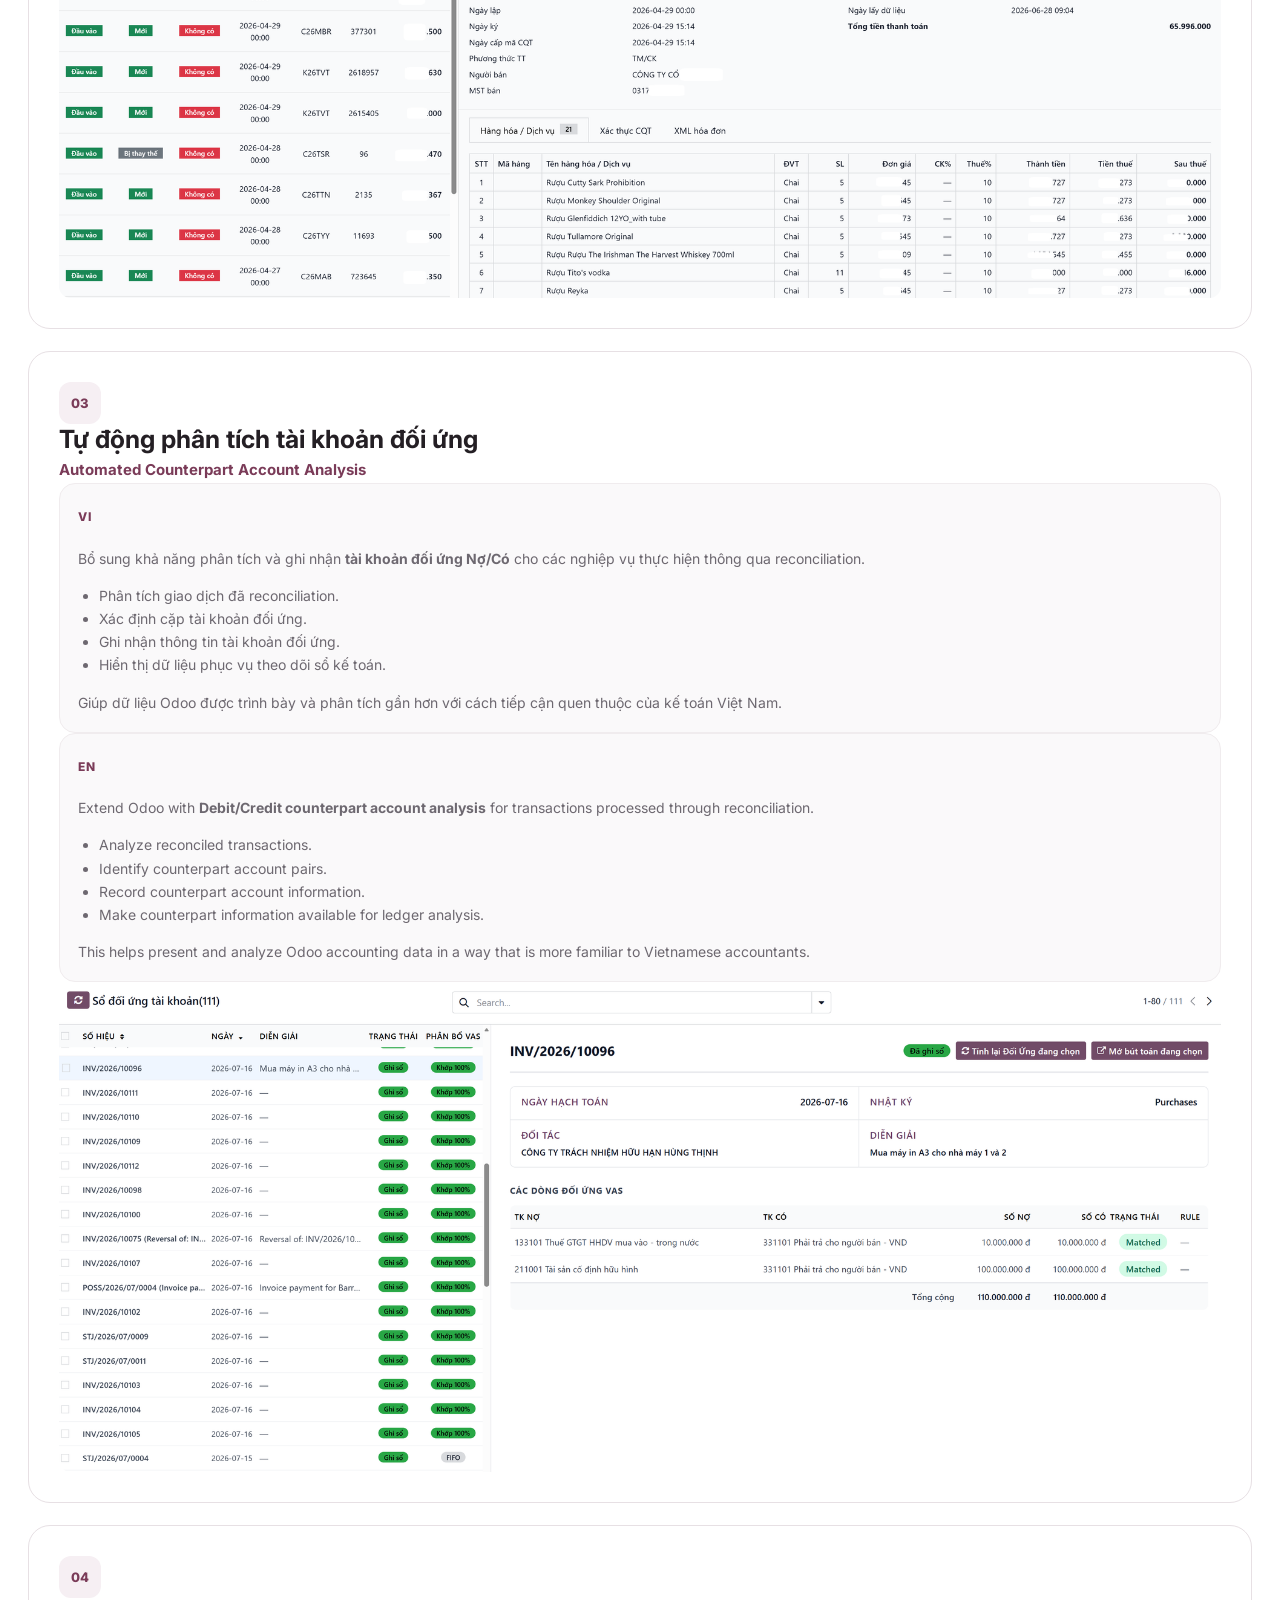
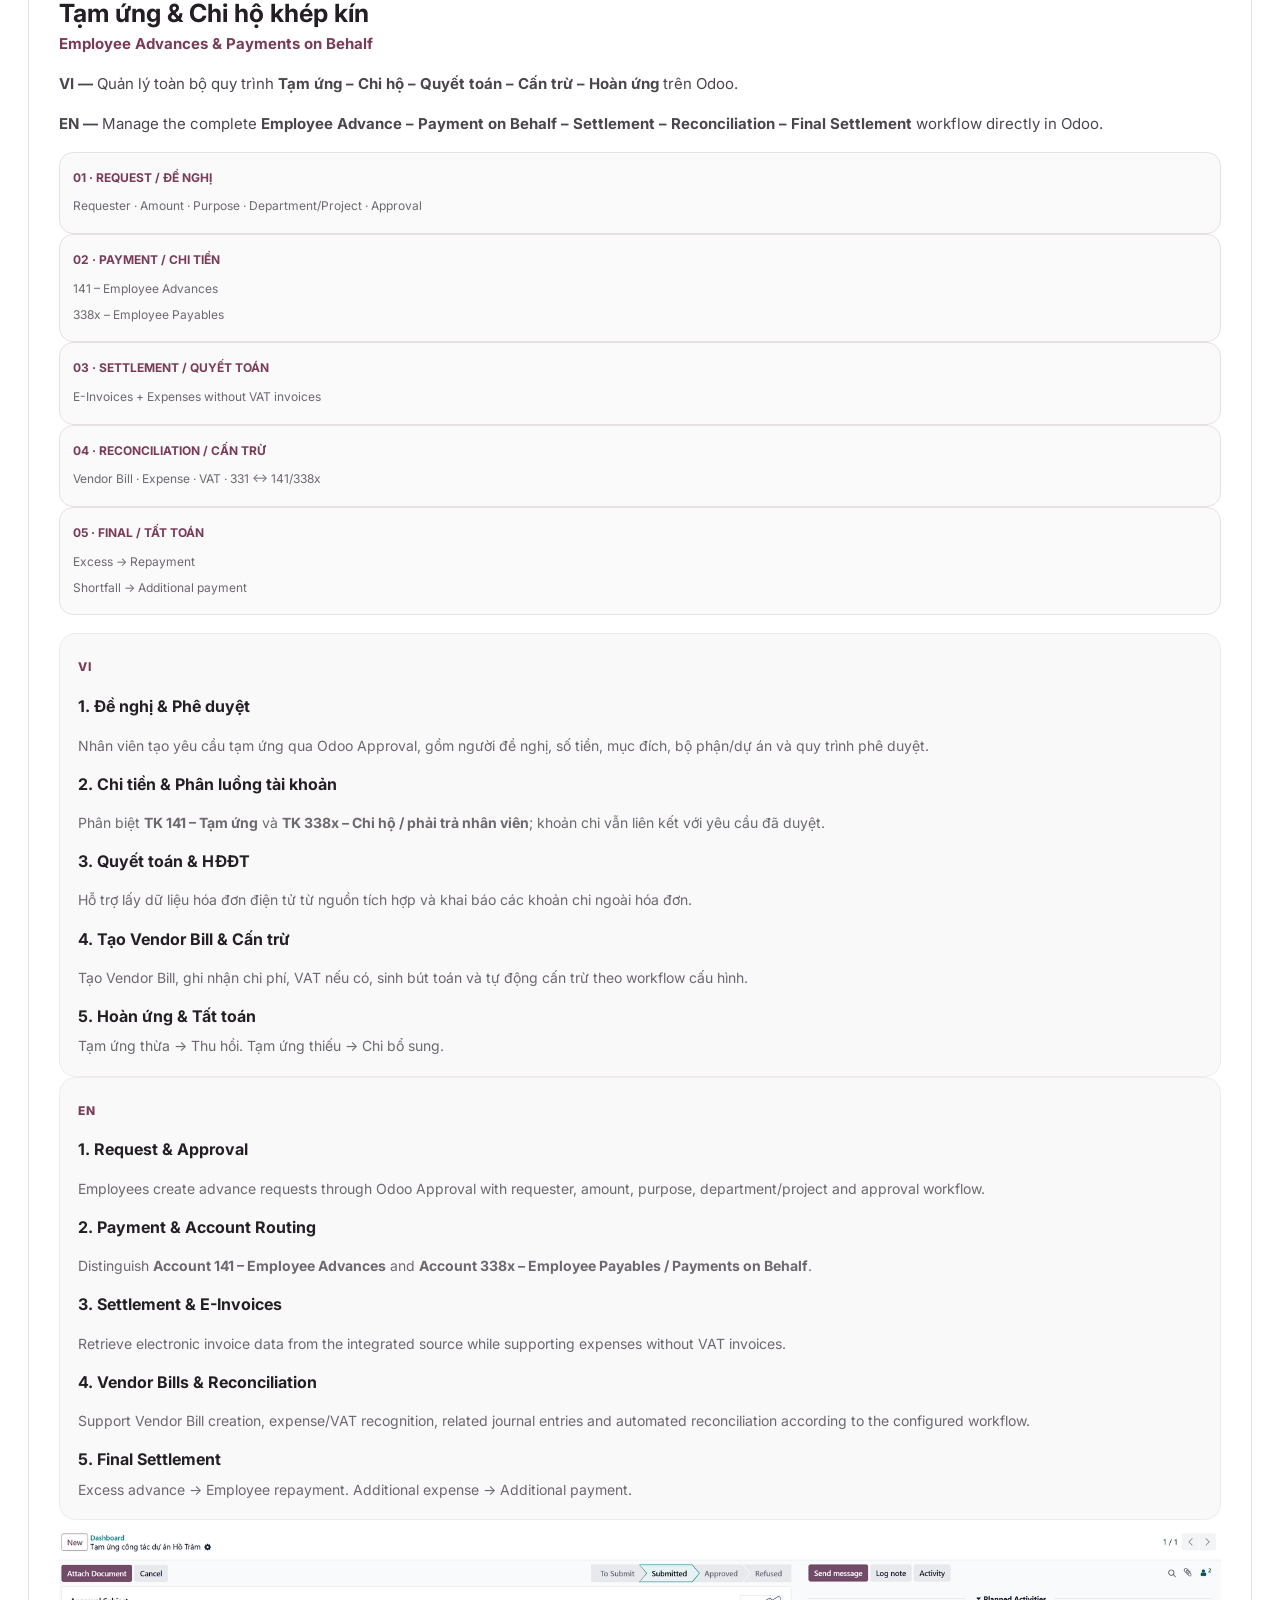
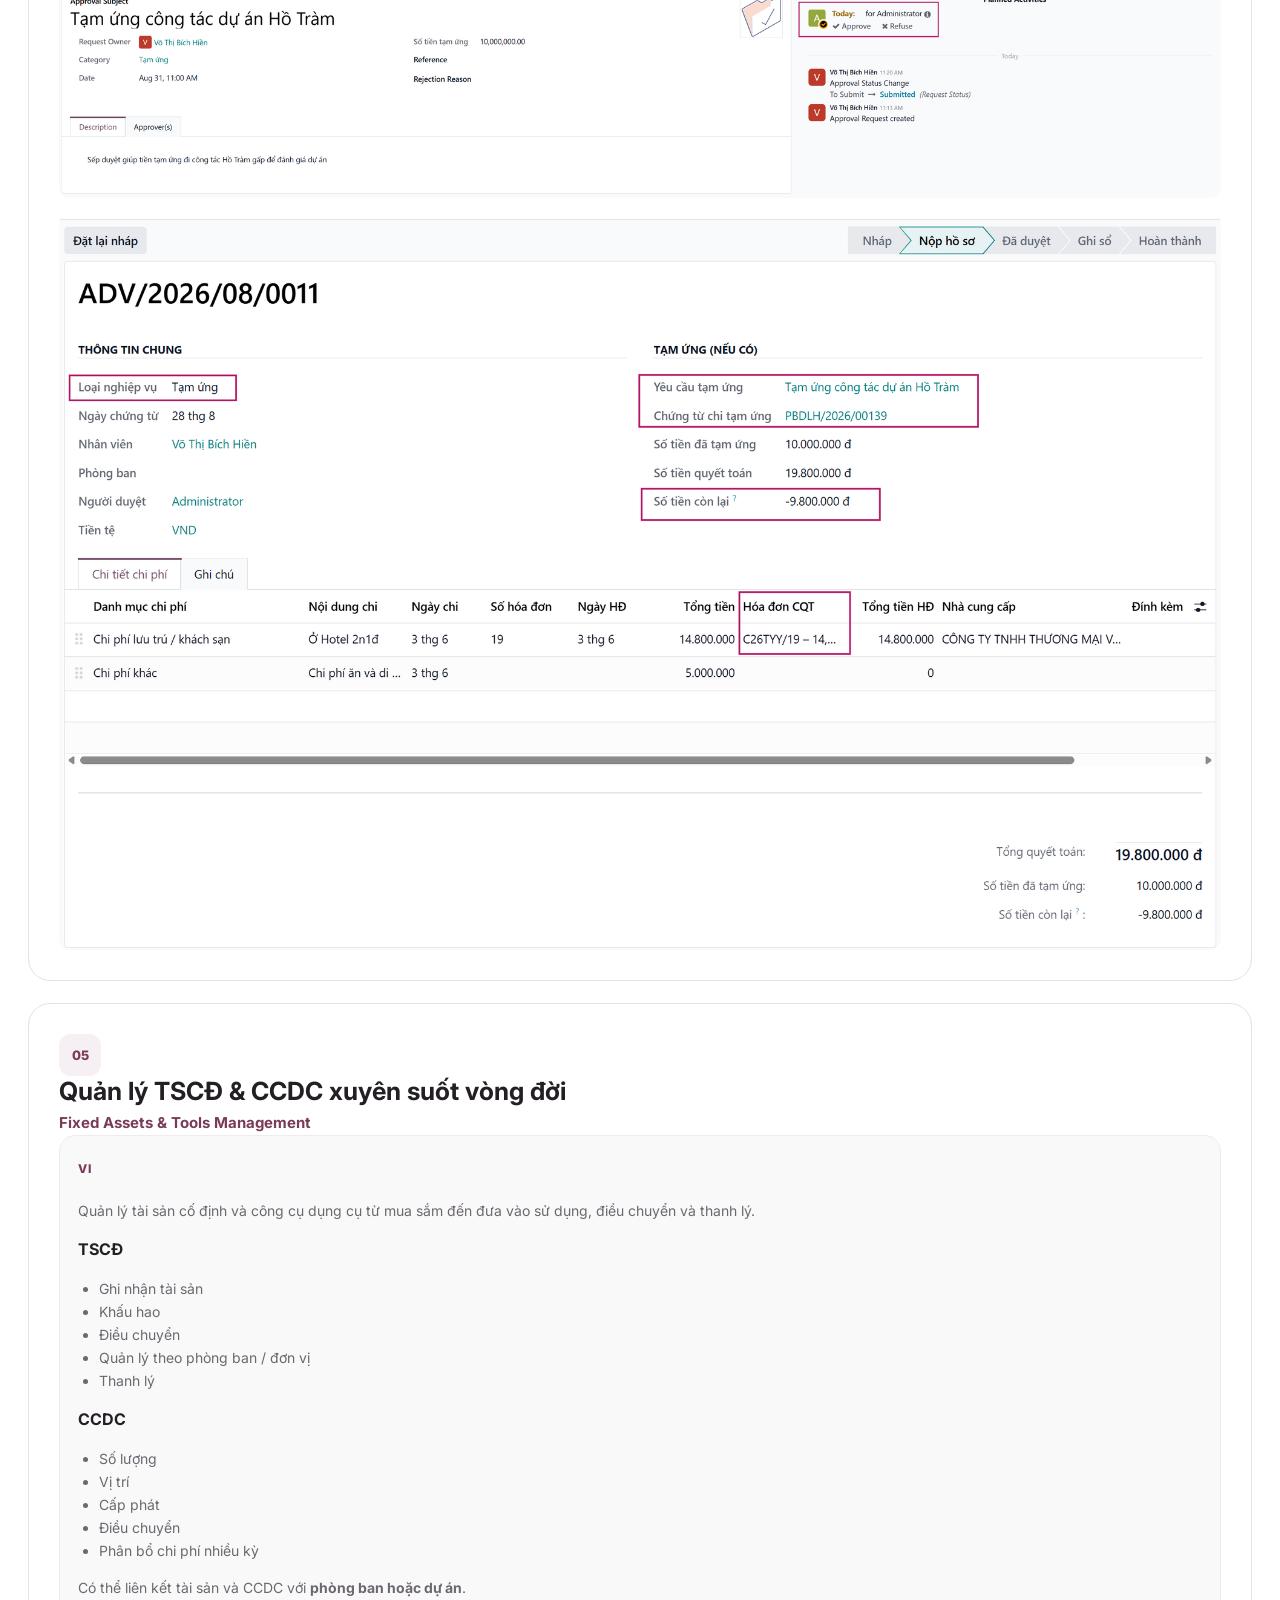
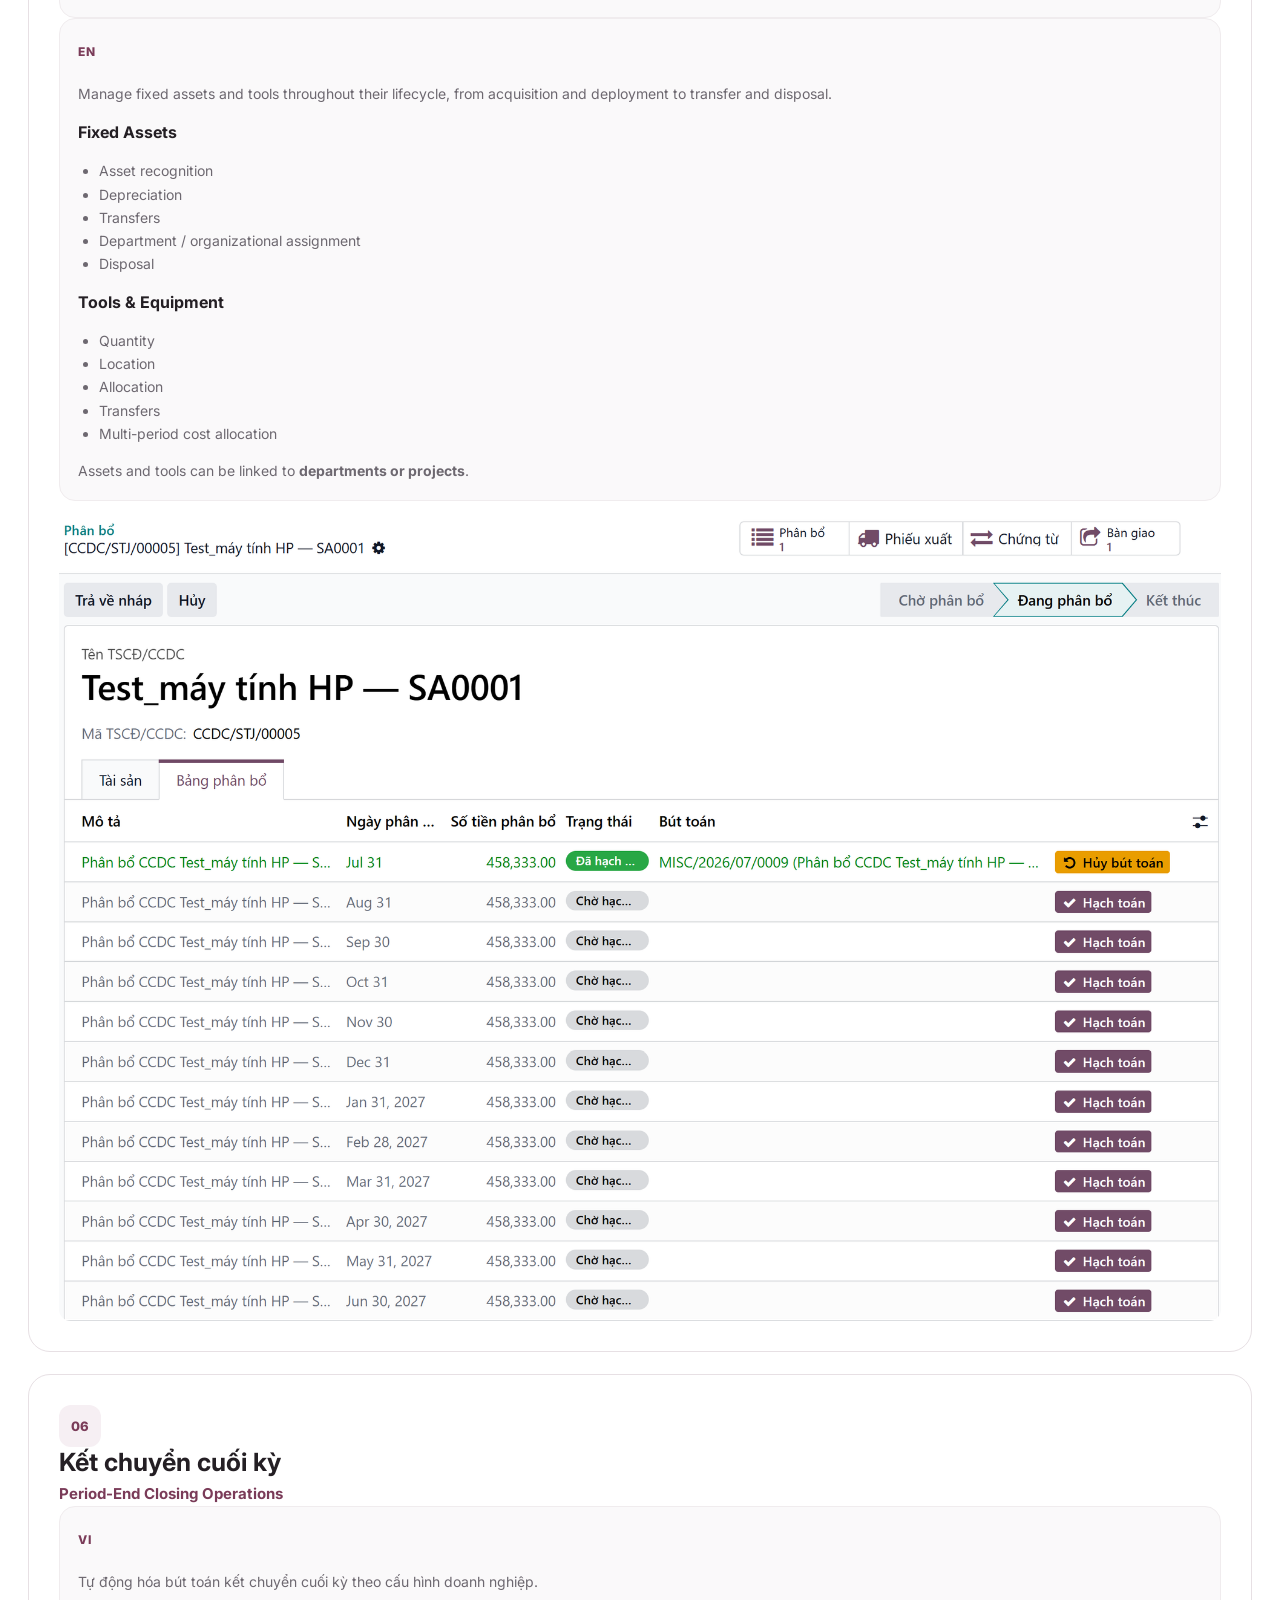
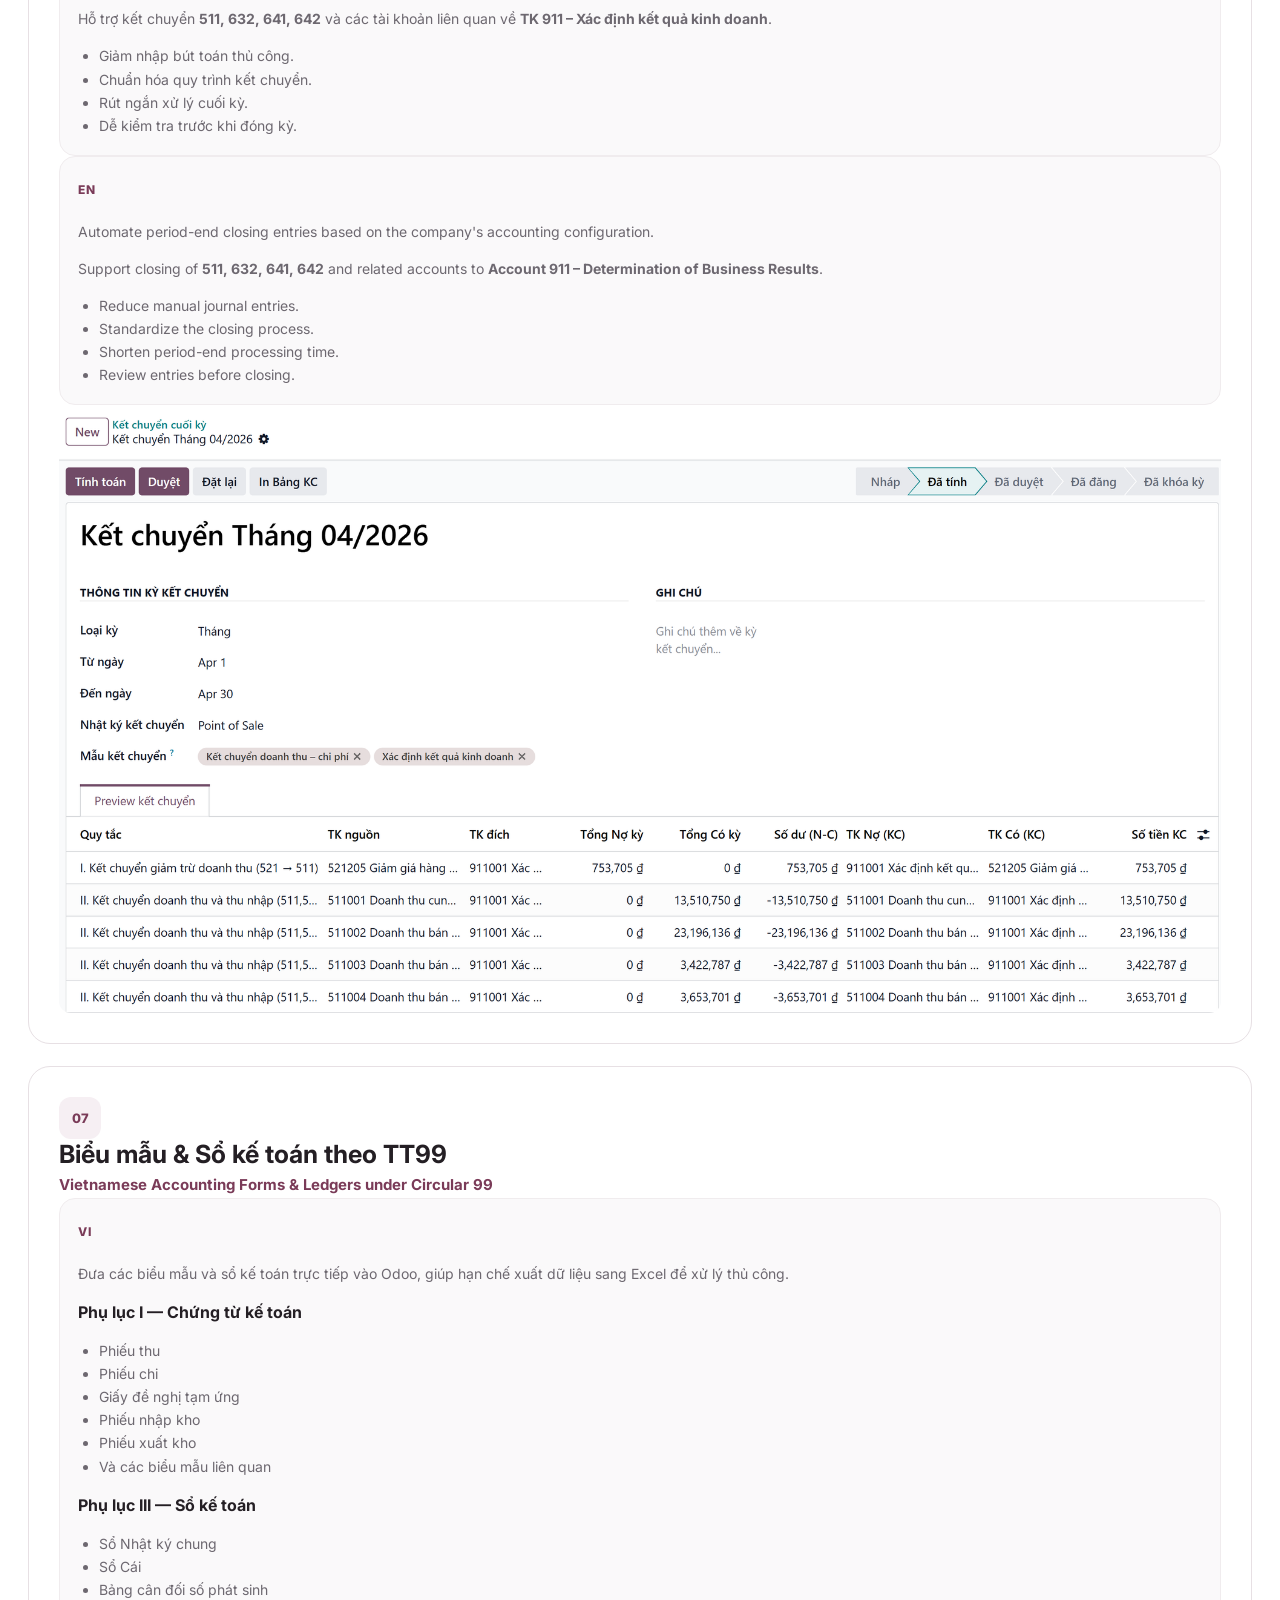
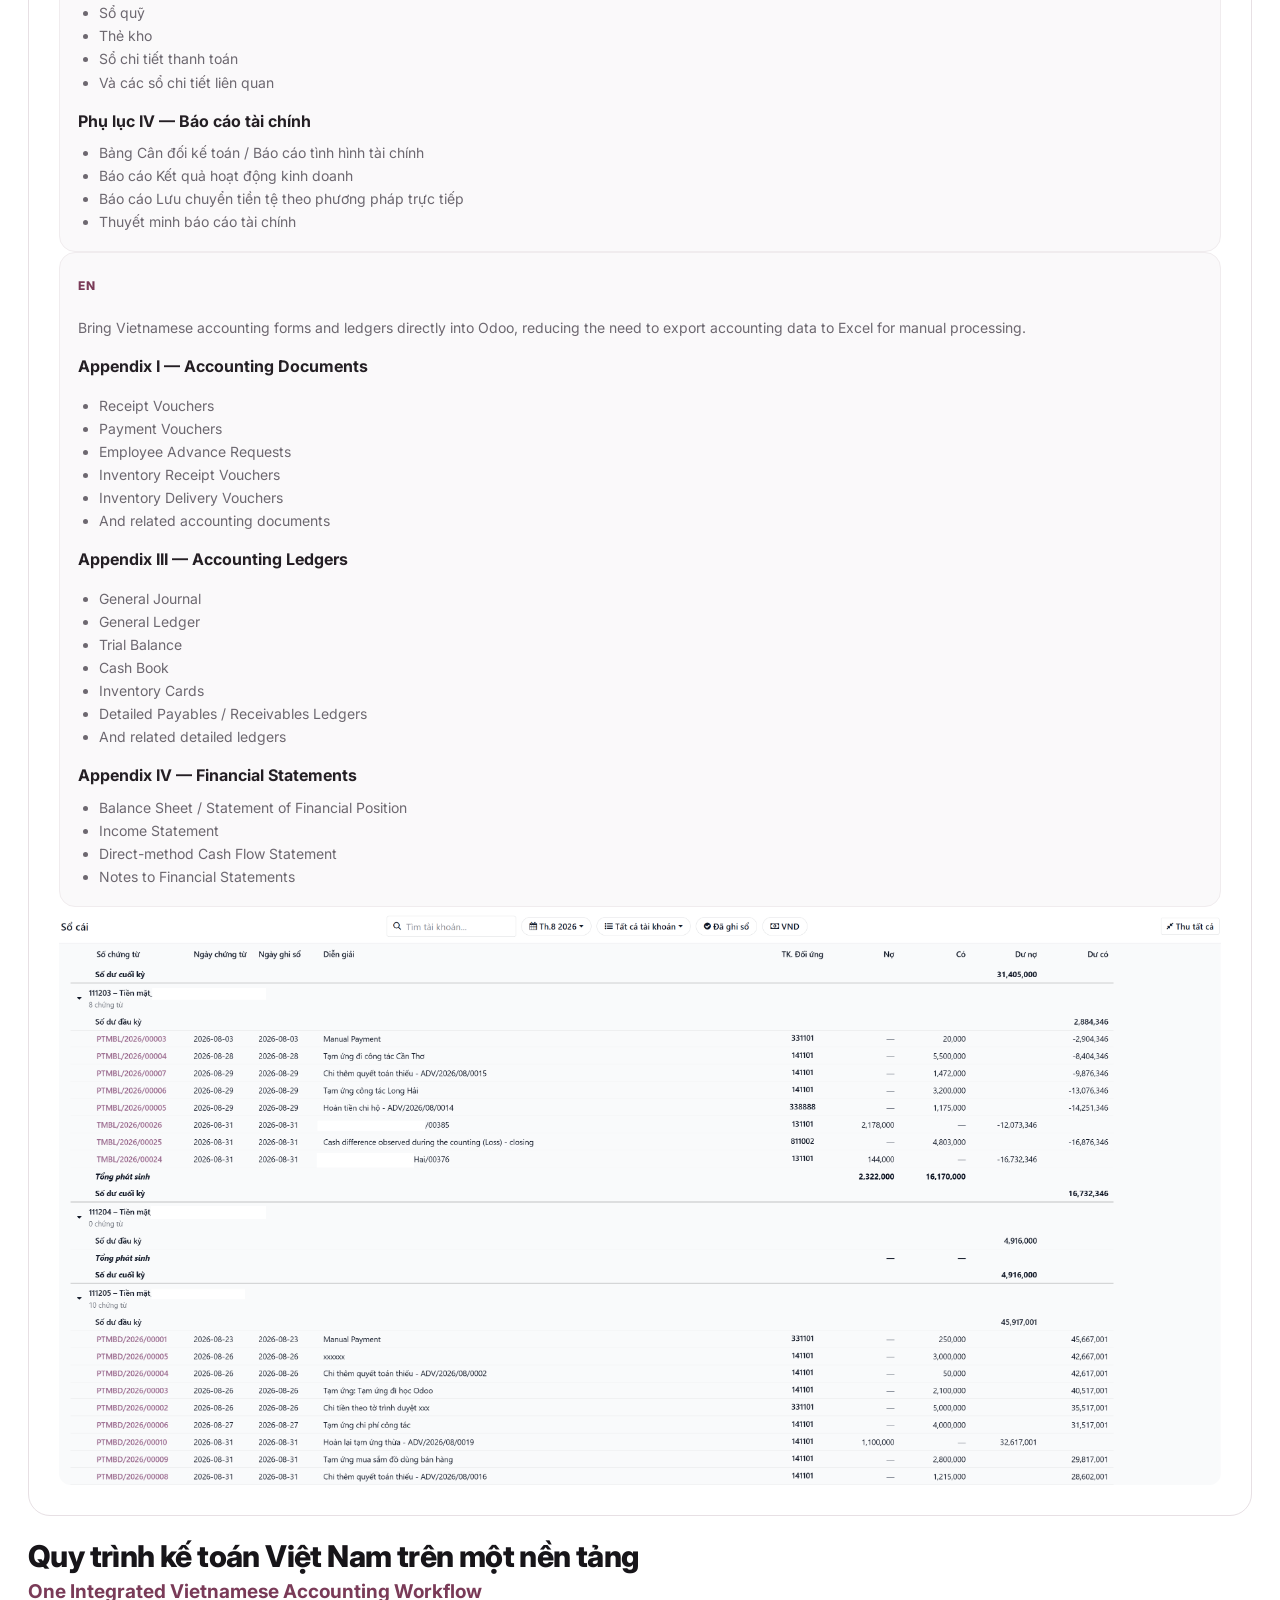
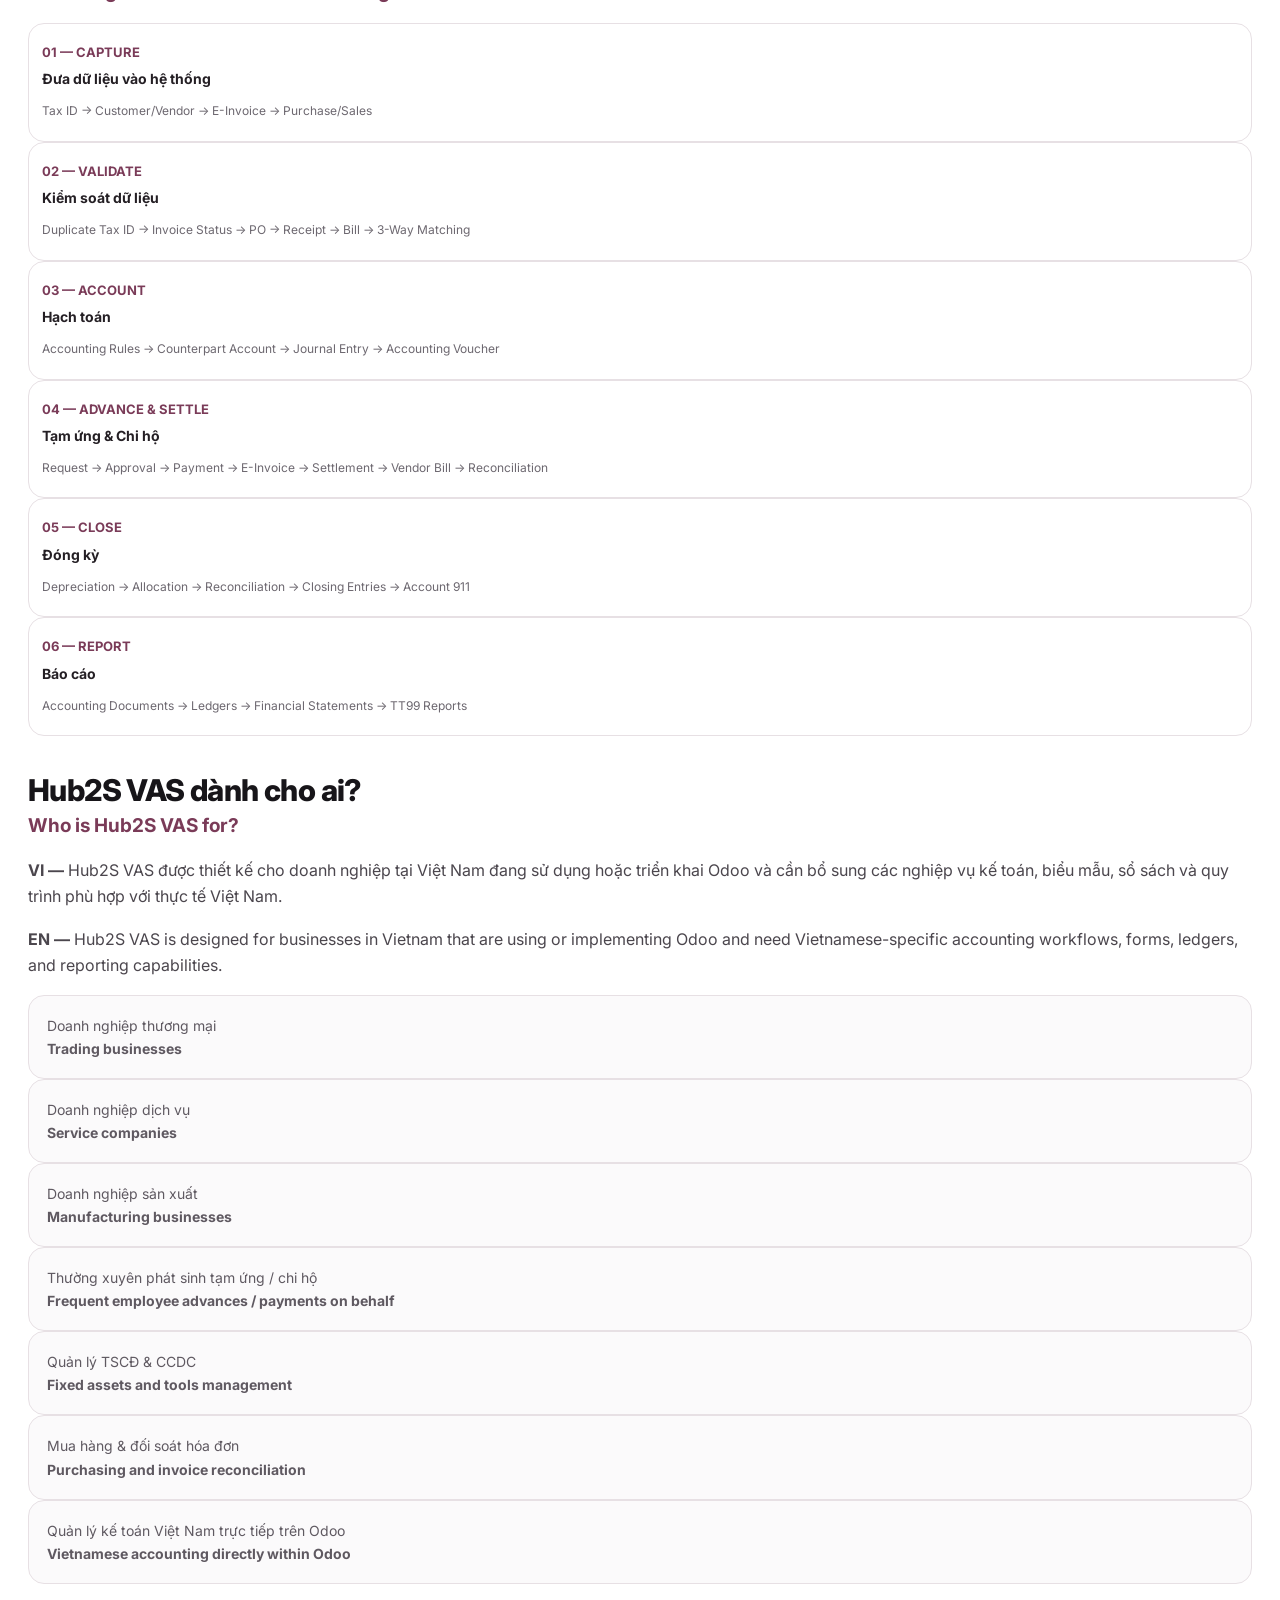
==== commit 18092045: "Bỏ max-width khối đoạn văn hero Co-Authored-By: Claude Sonnet 5 <noreply@anthropic.com>" ====
--- a/vas_accounting/static/description/index.html
+++ b/vas_accounting/static/description/index.html
@@ -16,7 +16,7 @@
     <div style="display:inline-block;font-size:15px;font-weight:800;letter-spacing:2.4px;color:#7A3B58;text-transform:uppercase;margin-bottom:14px;">HUB2S VAS &middot; ODOO</div>
     <h1 style="color:#171519;font-size:34px;line-height:1.15;font-weight:800;margin:0 0 8px;">Giải pháp Kế toán Việt Nam trên Odoo</h1>
     <h2 style="color:#7A3B58;font-size:20px;line-height:1.35;font-weight:600;margin:0 0 22px;">Vietnamese Accounting Solution for Odoo</h2>
-    <div style="max-width:820px;text-align:left;">
+    <div style="text-align:left;">
         <p style="margin:0 0 12px;font-size:17px;color:#4B464D;"><strong style="color:#262027;">VI —</strong> Hub2S VAS bổ sung lớp bản địa hóa kế toán Việt Nam trên nền tảng Odoo, giúp doanh nghiệp chuẩn hóa nghiệp vụ kế toán, tự động hóa các thao tác thường xuyên và quản lý chứng từ, sổ sách, báo cáo theo yêu cầu thực tế tại Việt Nam.</p>
         <p style="margin:0 0 12px;font-size:17px;color:#4B464D;"><strong style="color:#262027;">EN —</strong> Hub2S VAS adds a Vietnam-specific accounting localization layer to Odoo, helping businesses standardize accounting workflows, automate repetitive tasks, and manage accounting documents, ledgers, and reports in line with business requirements in Vietnam.</p>
         <p style="margin:0 0 12px;font-size:17px;color:#4B464D;"><strong style="color:#262027;">VI —</strong> Từ dữ liệu đầu vào &rarr; kiểm soát &rarr; hạch toán &rarr; tạm ứng &amp; chi hộ &rarr; đóng kỳ &rarr; báo cáo, VAS kết nối các nghiệp vụ kế toán thành một quy trình thống nhất ngay trên Odoo.</p>
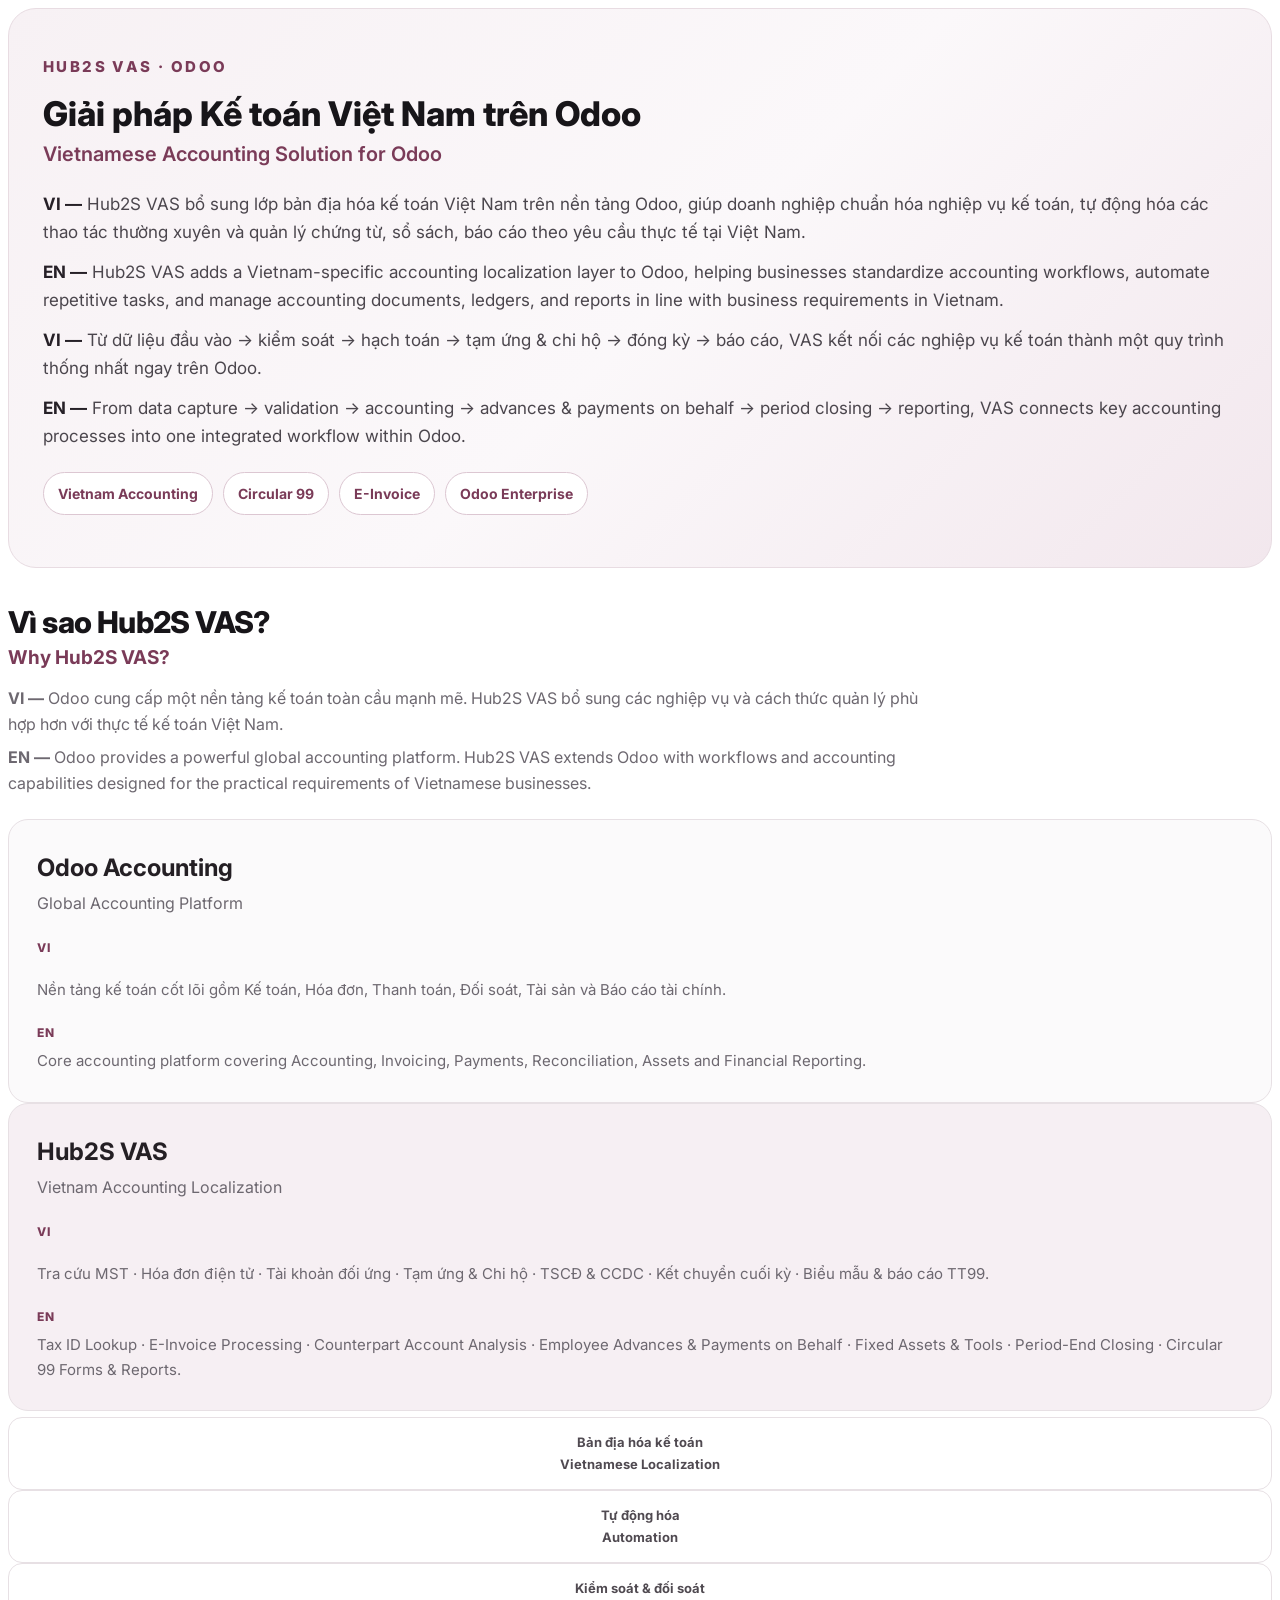
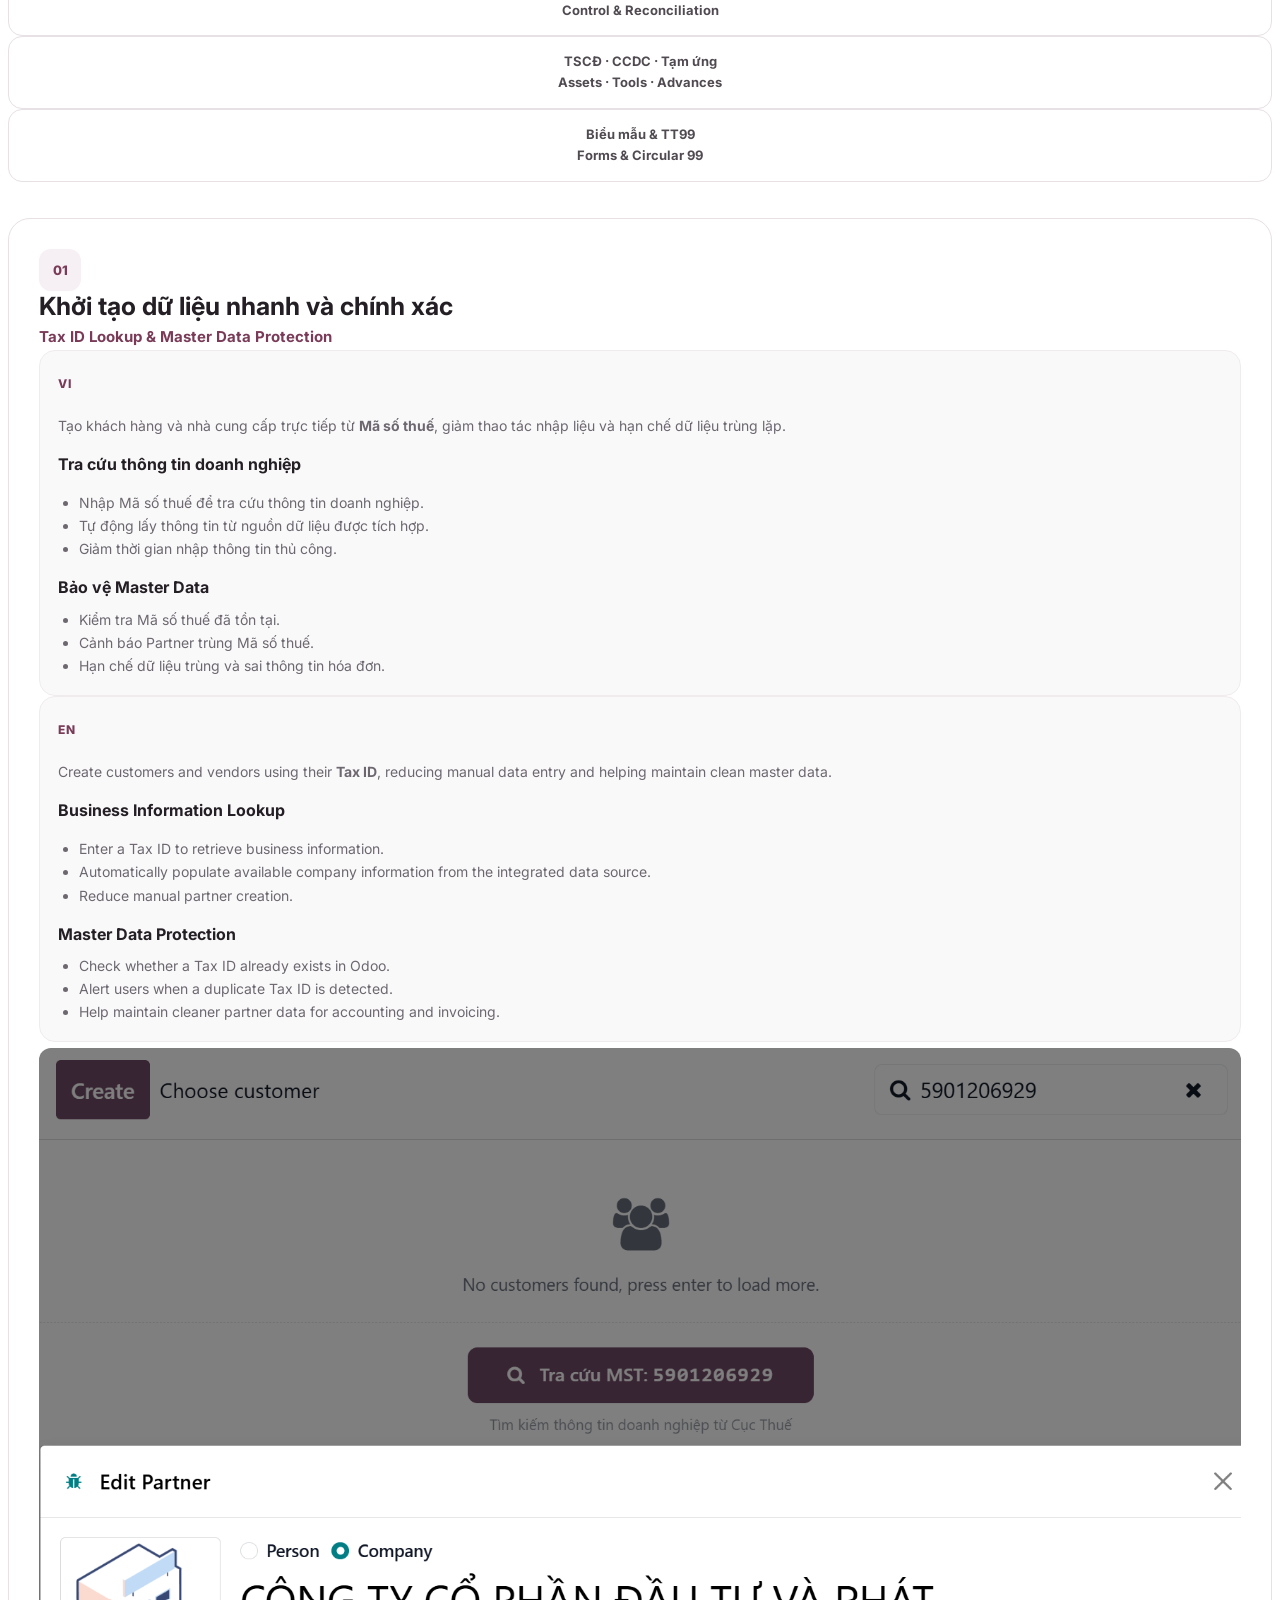
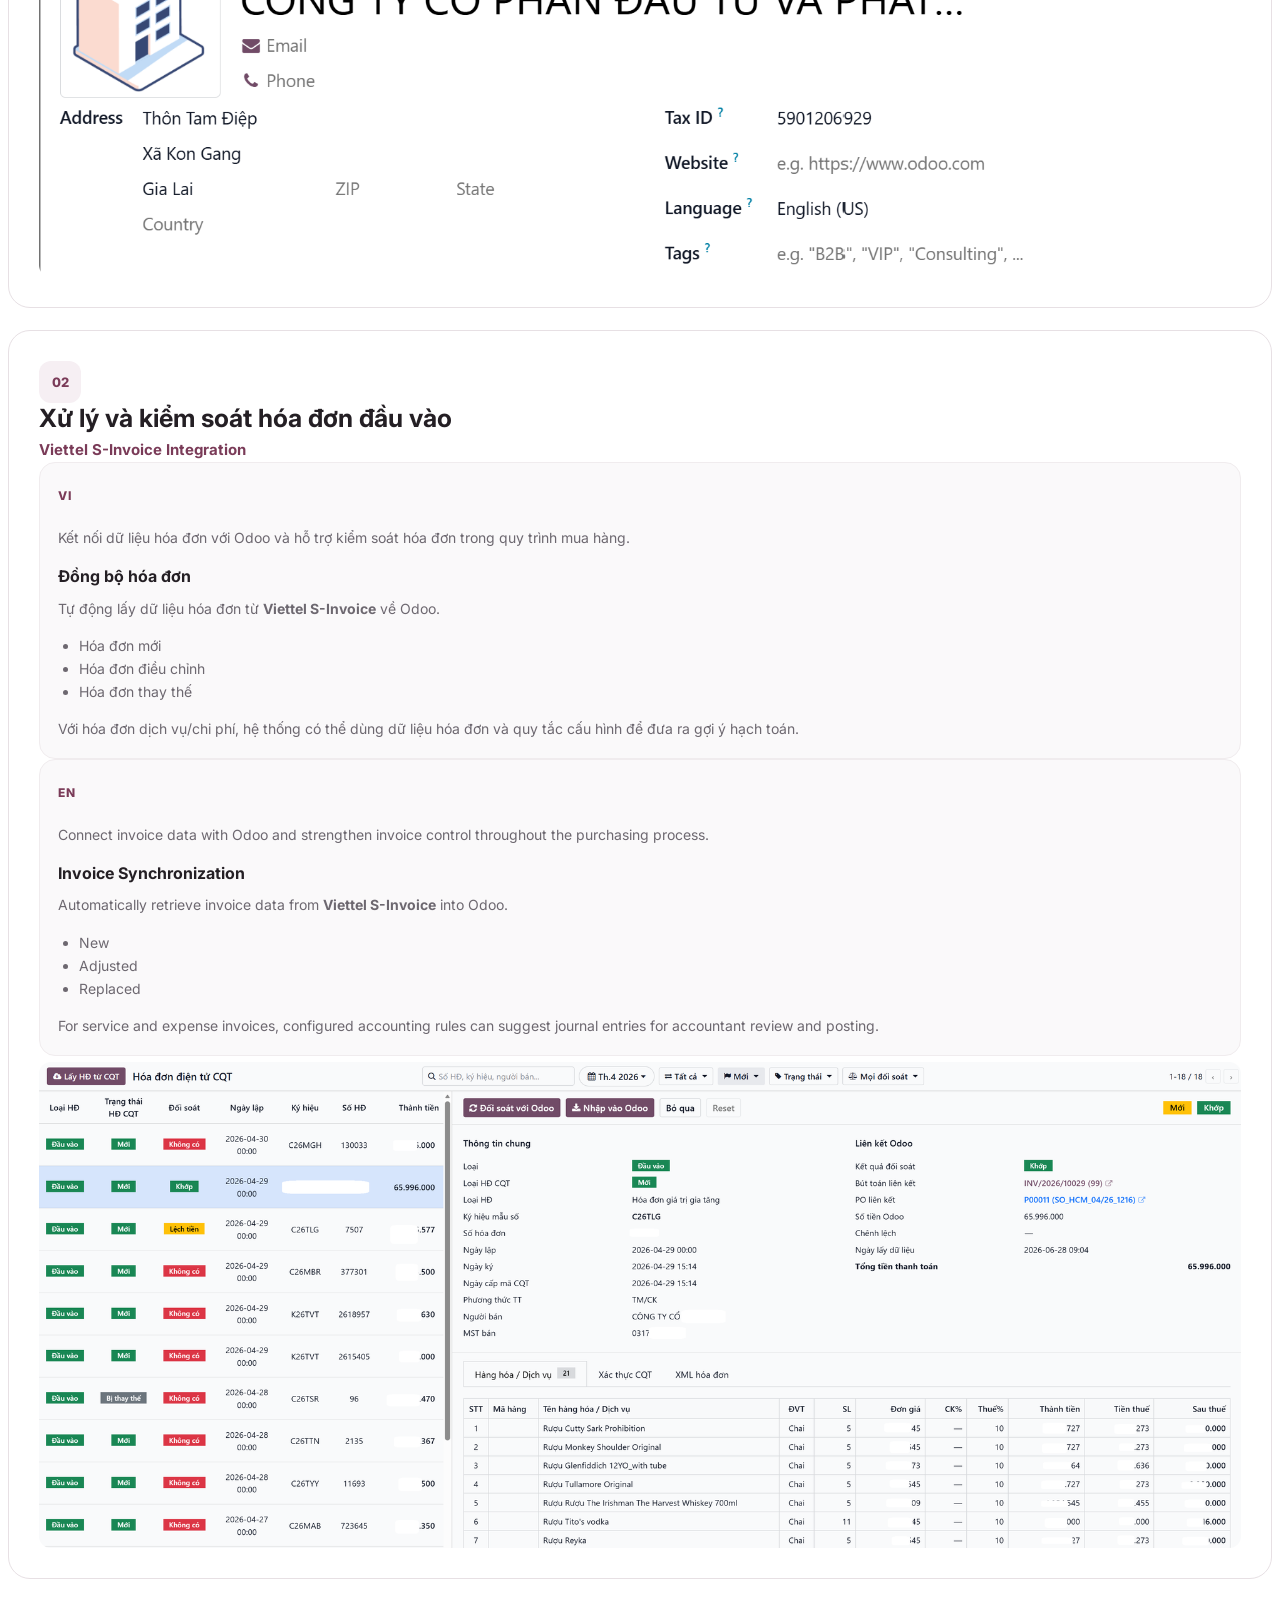
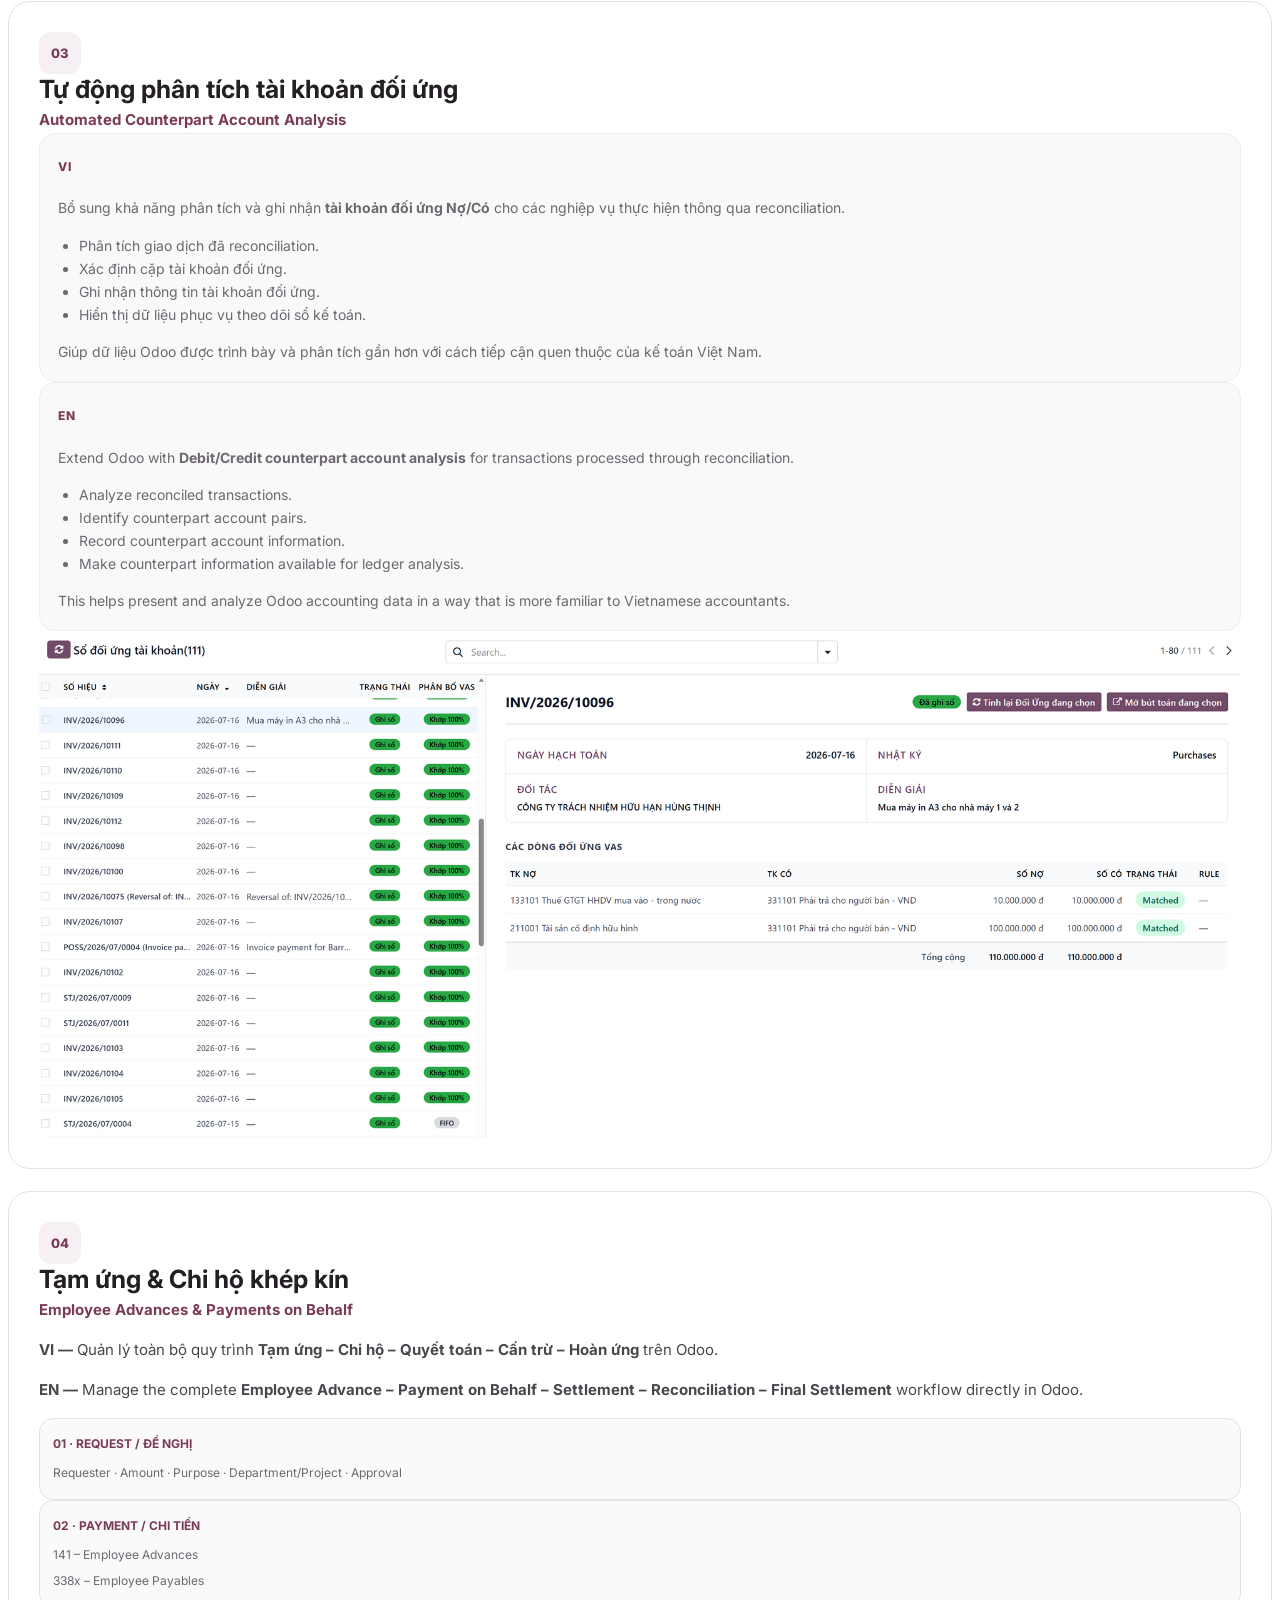
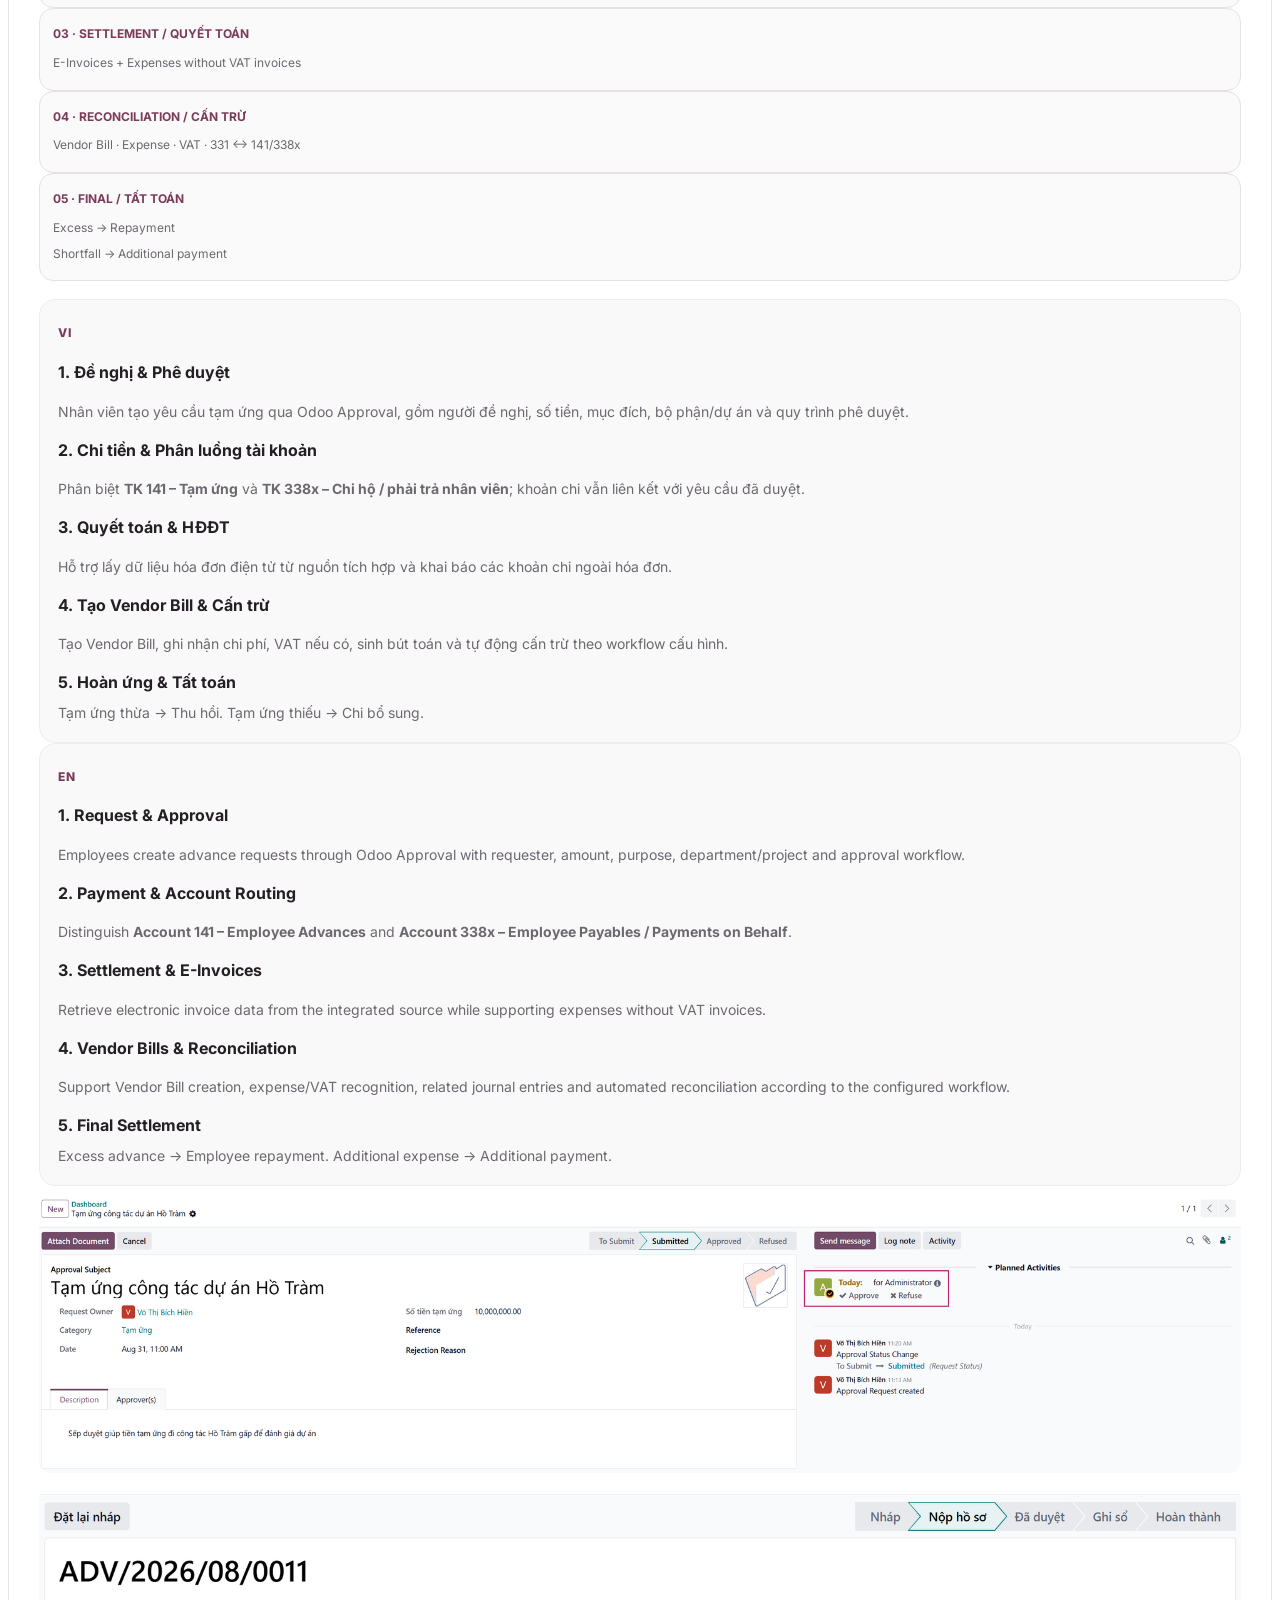
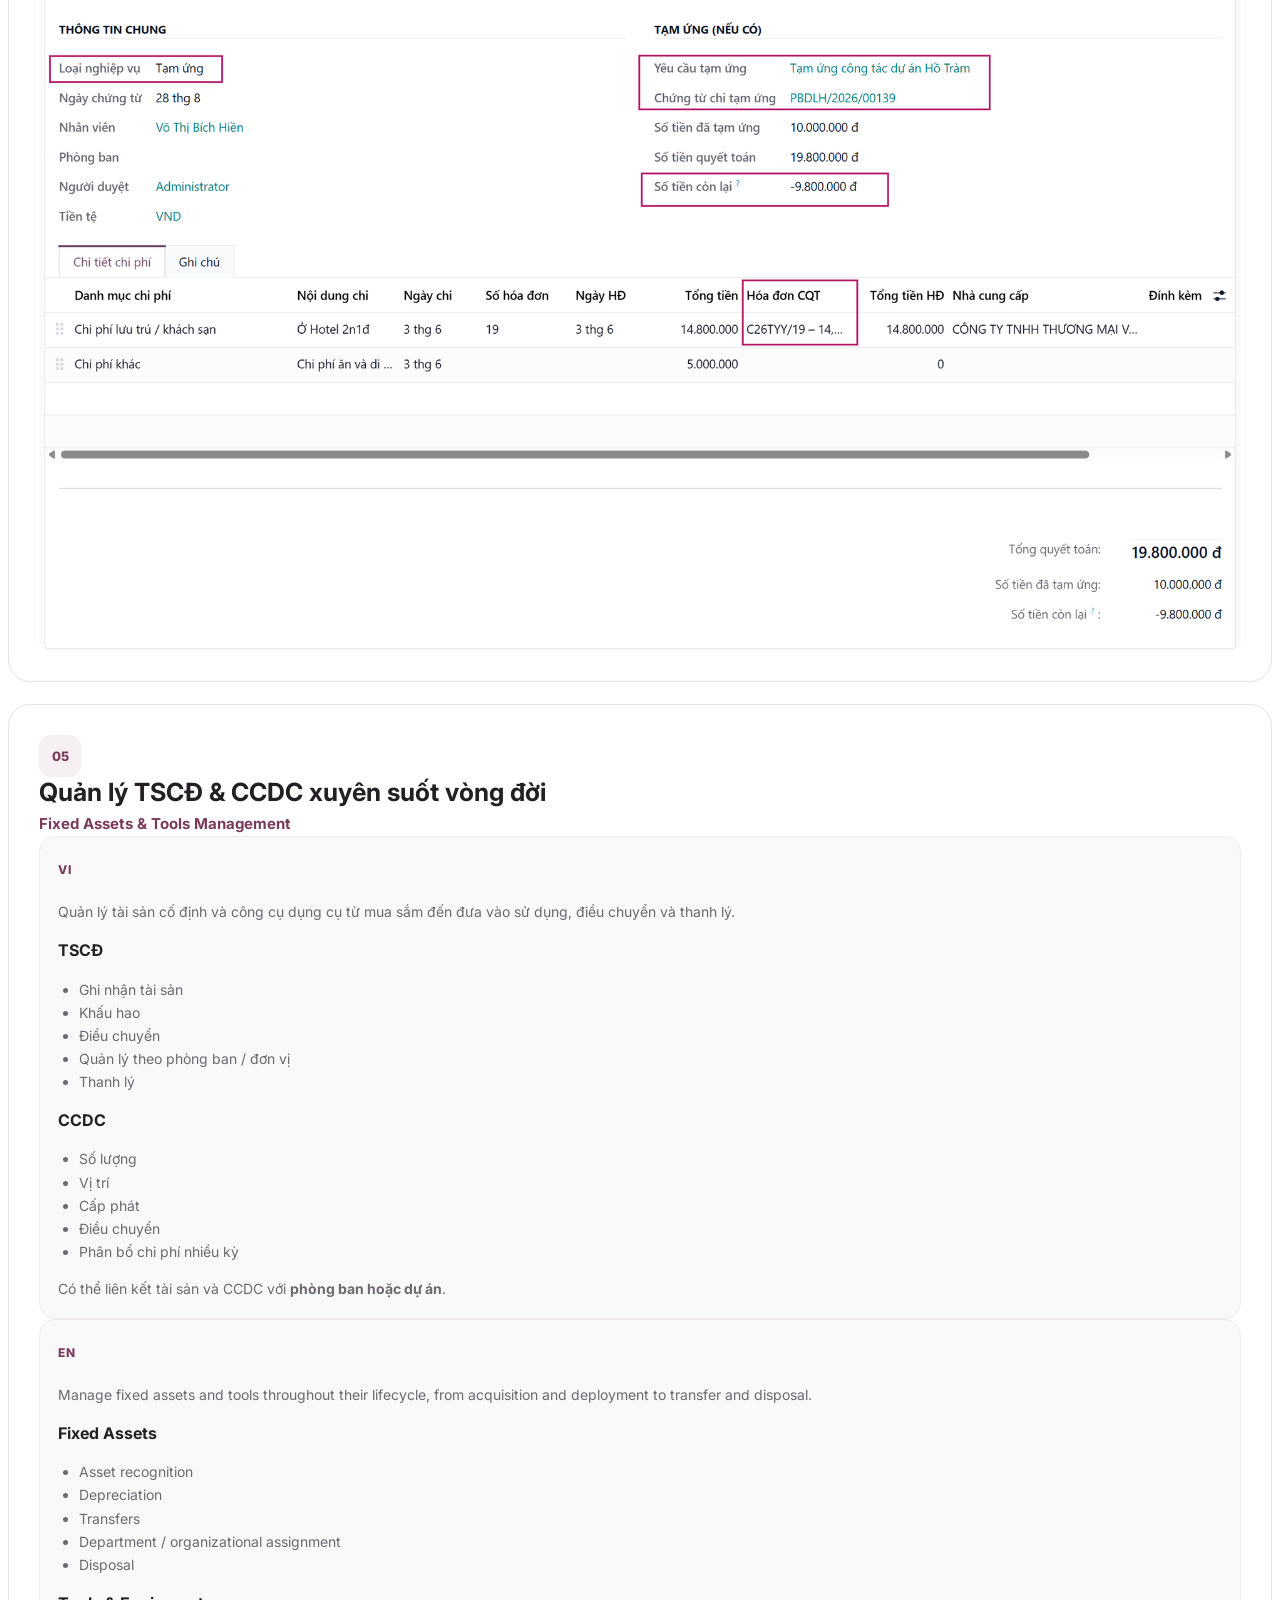
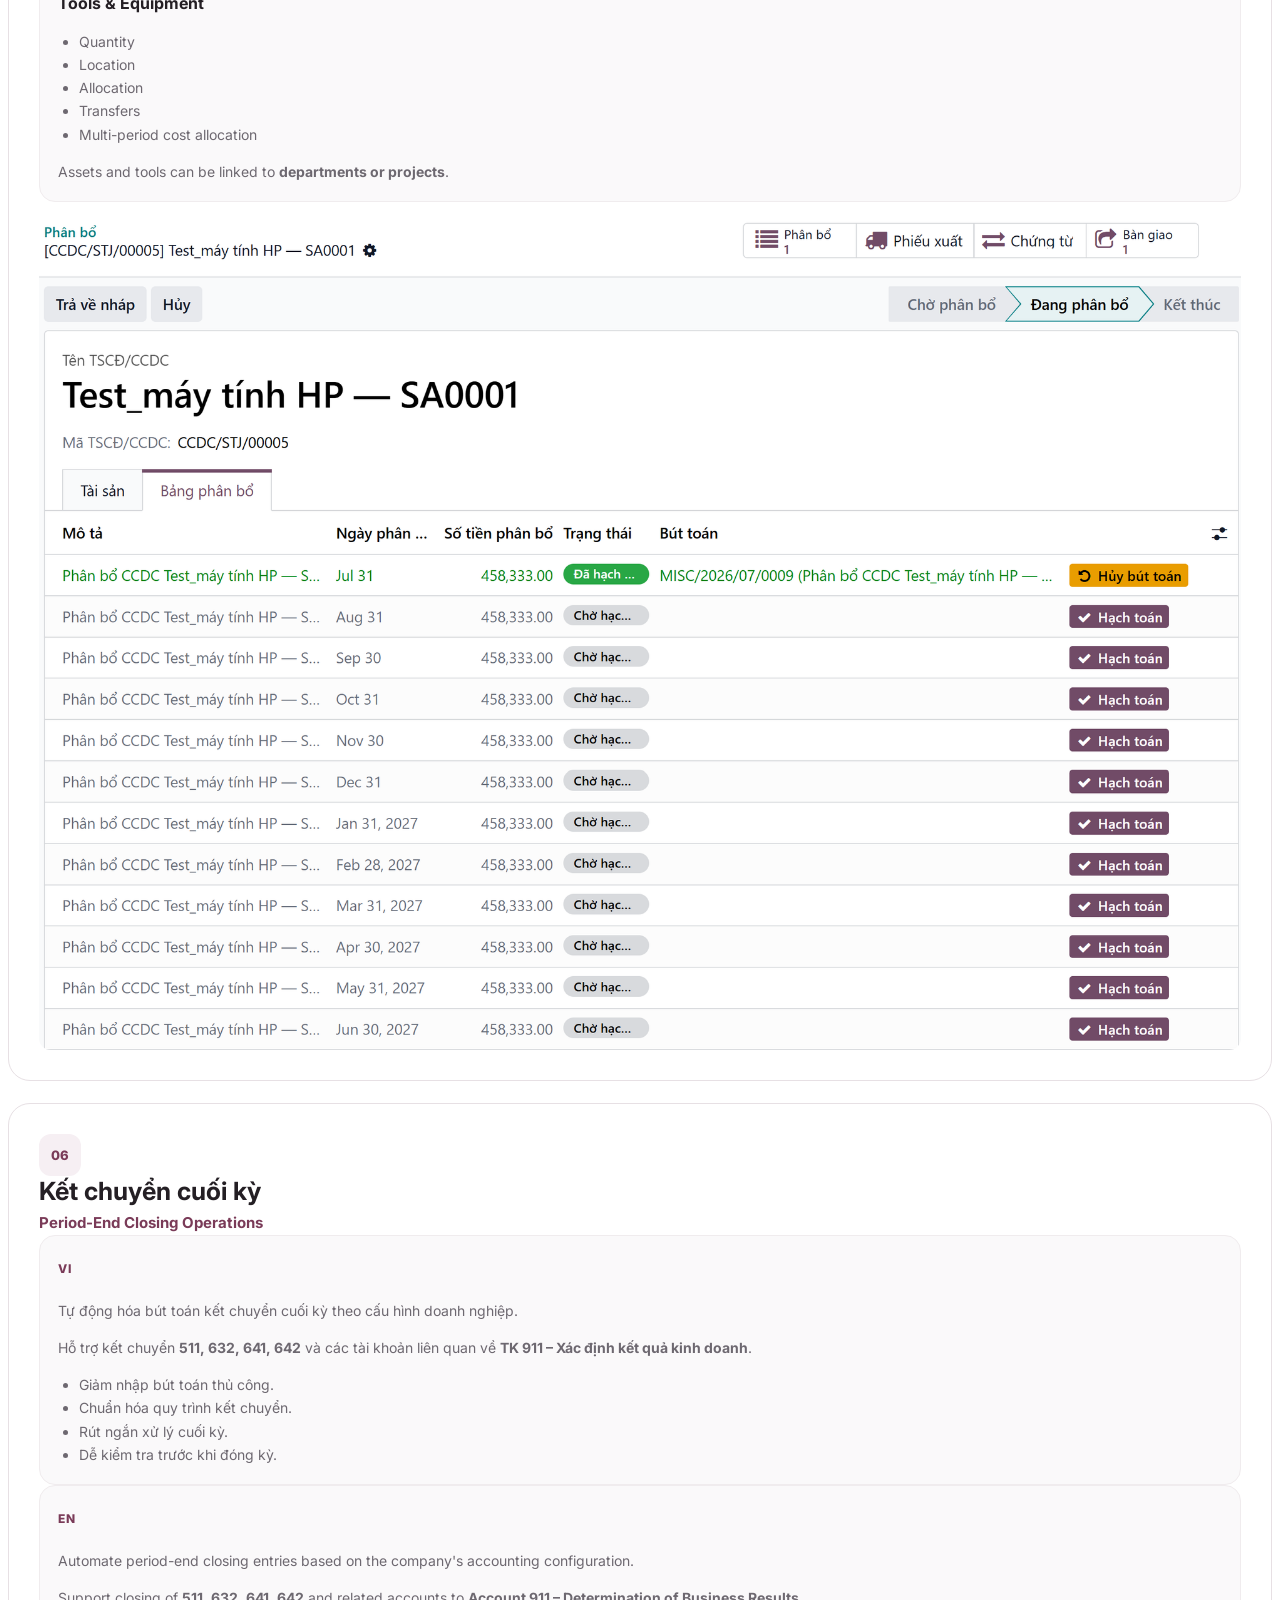
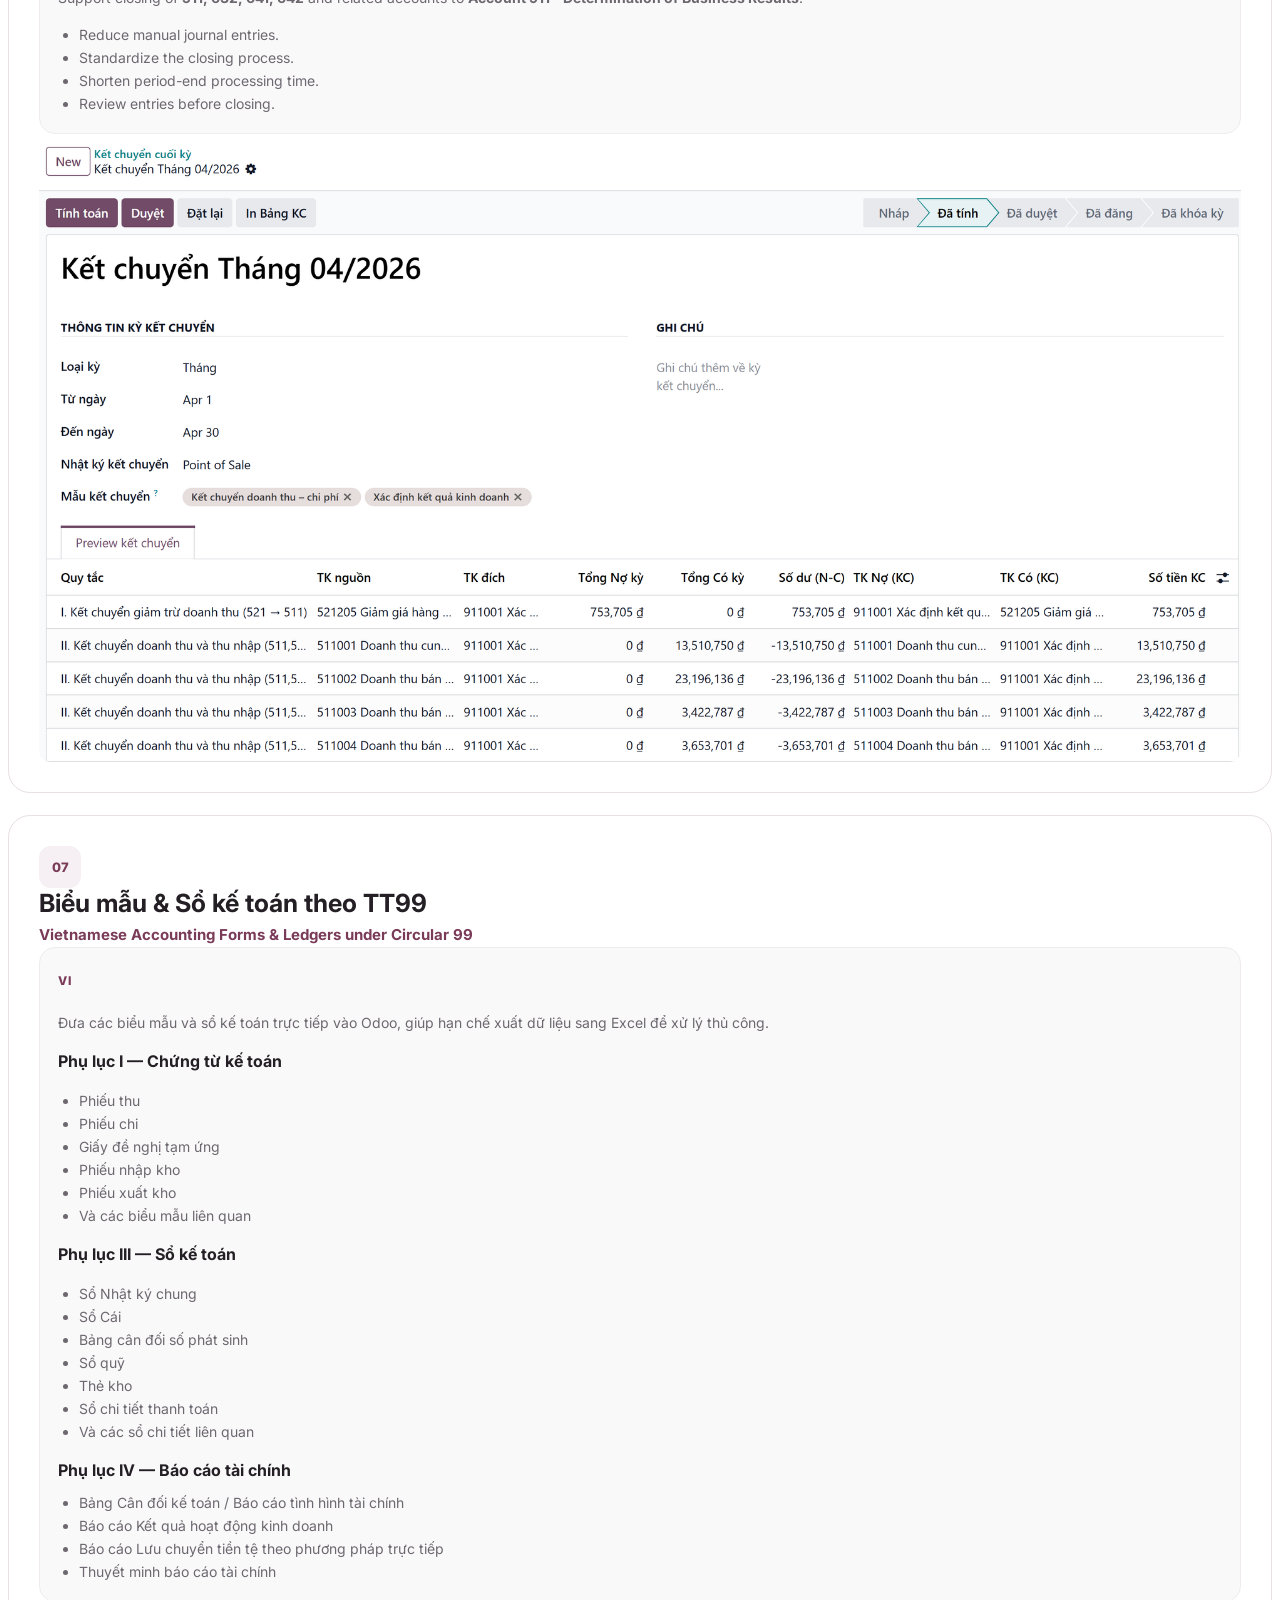
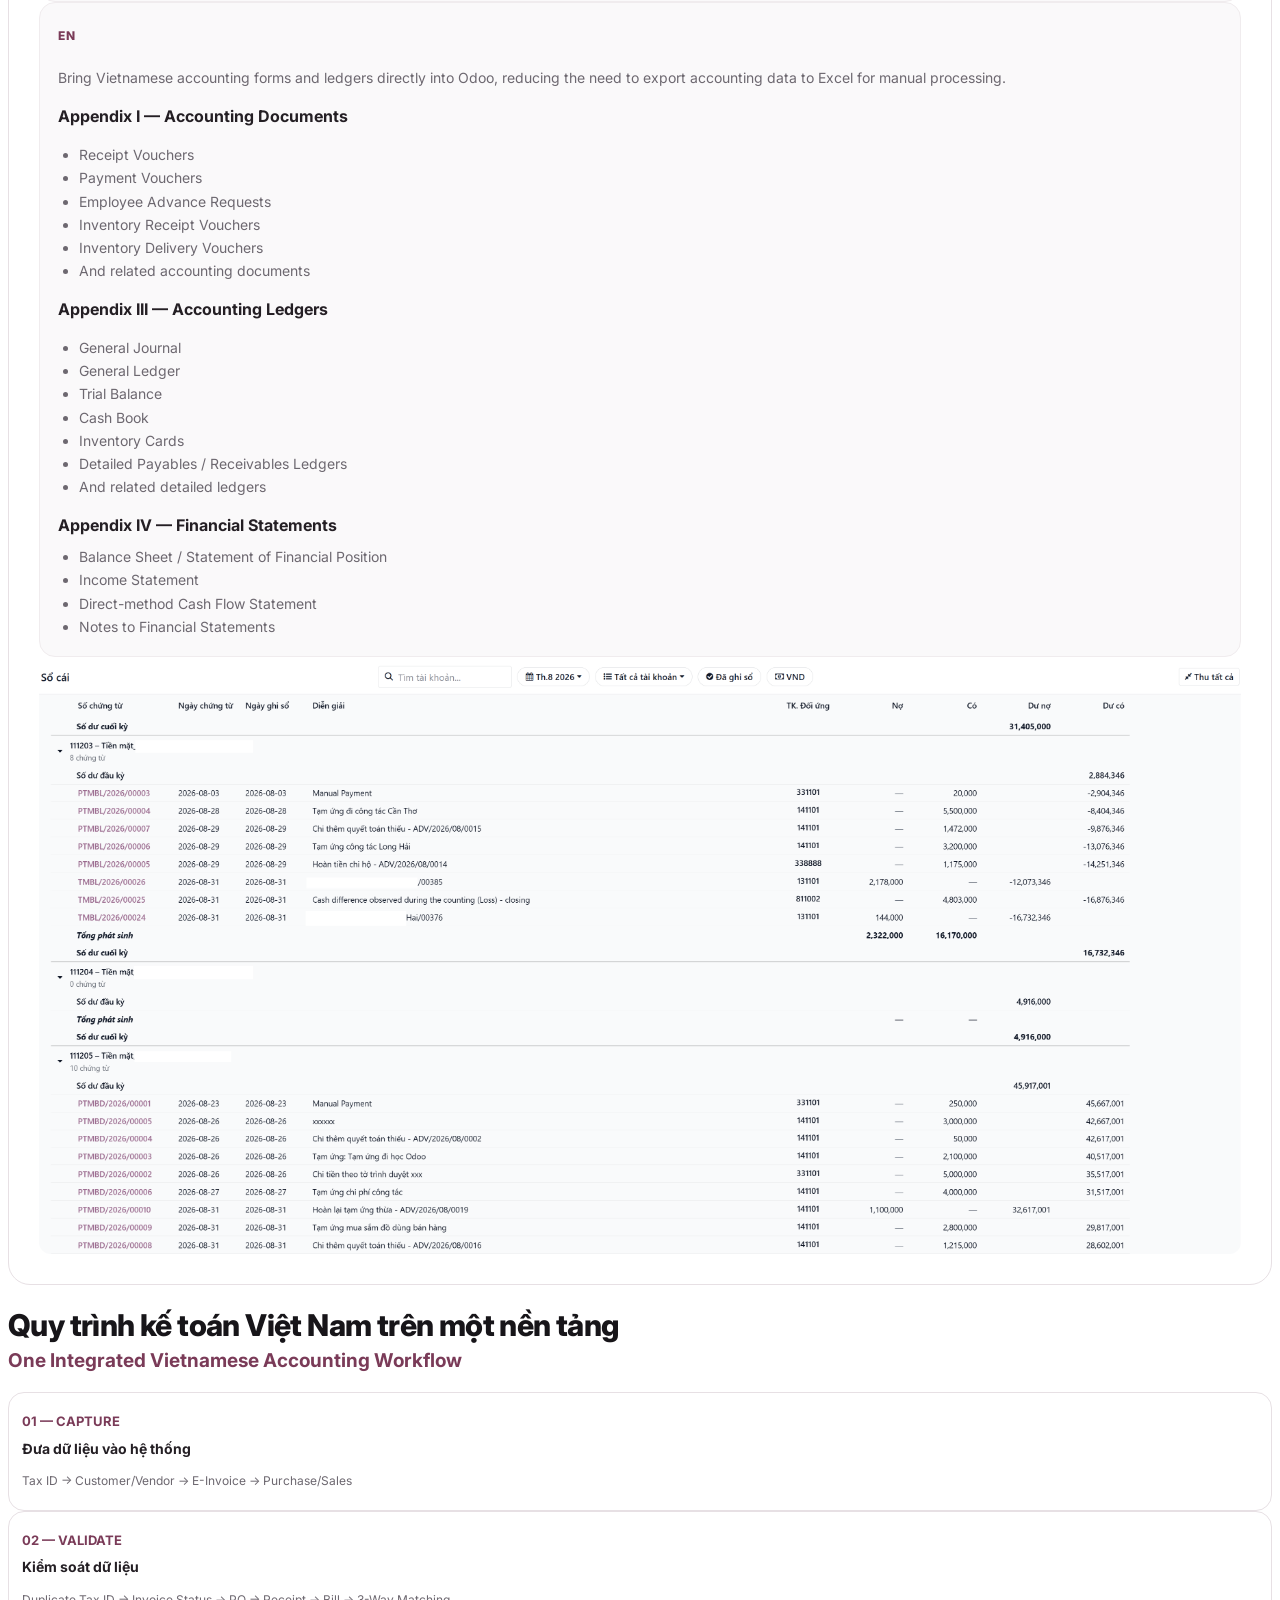
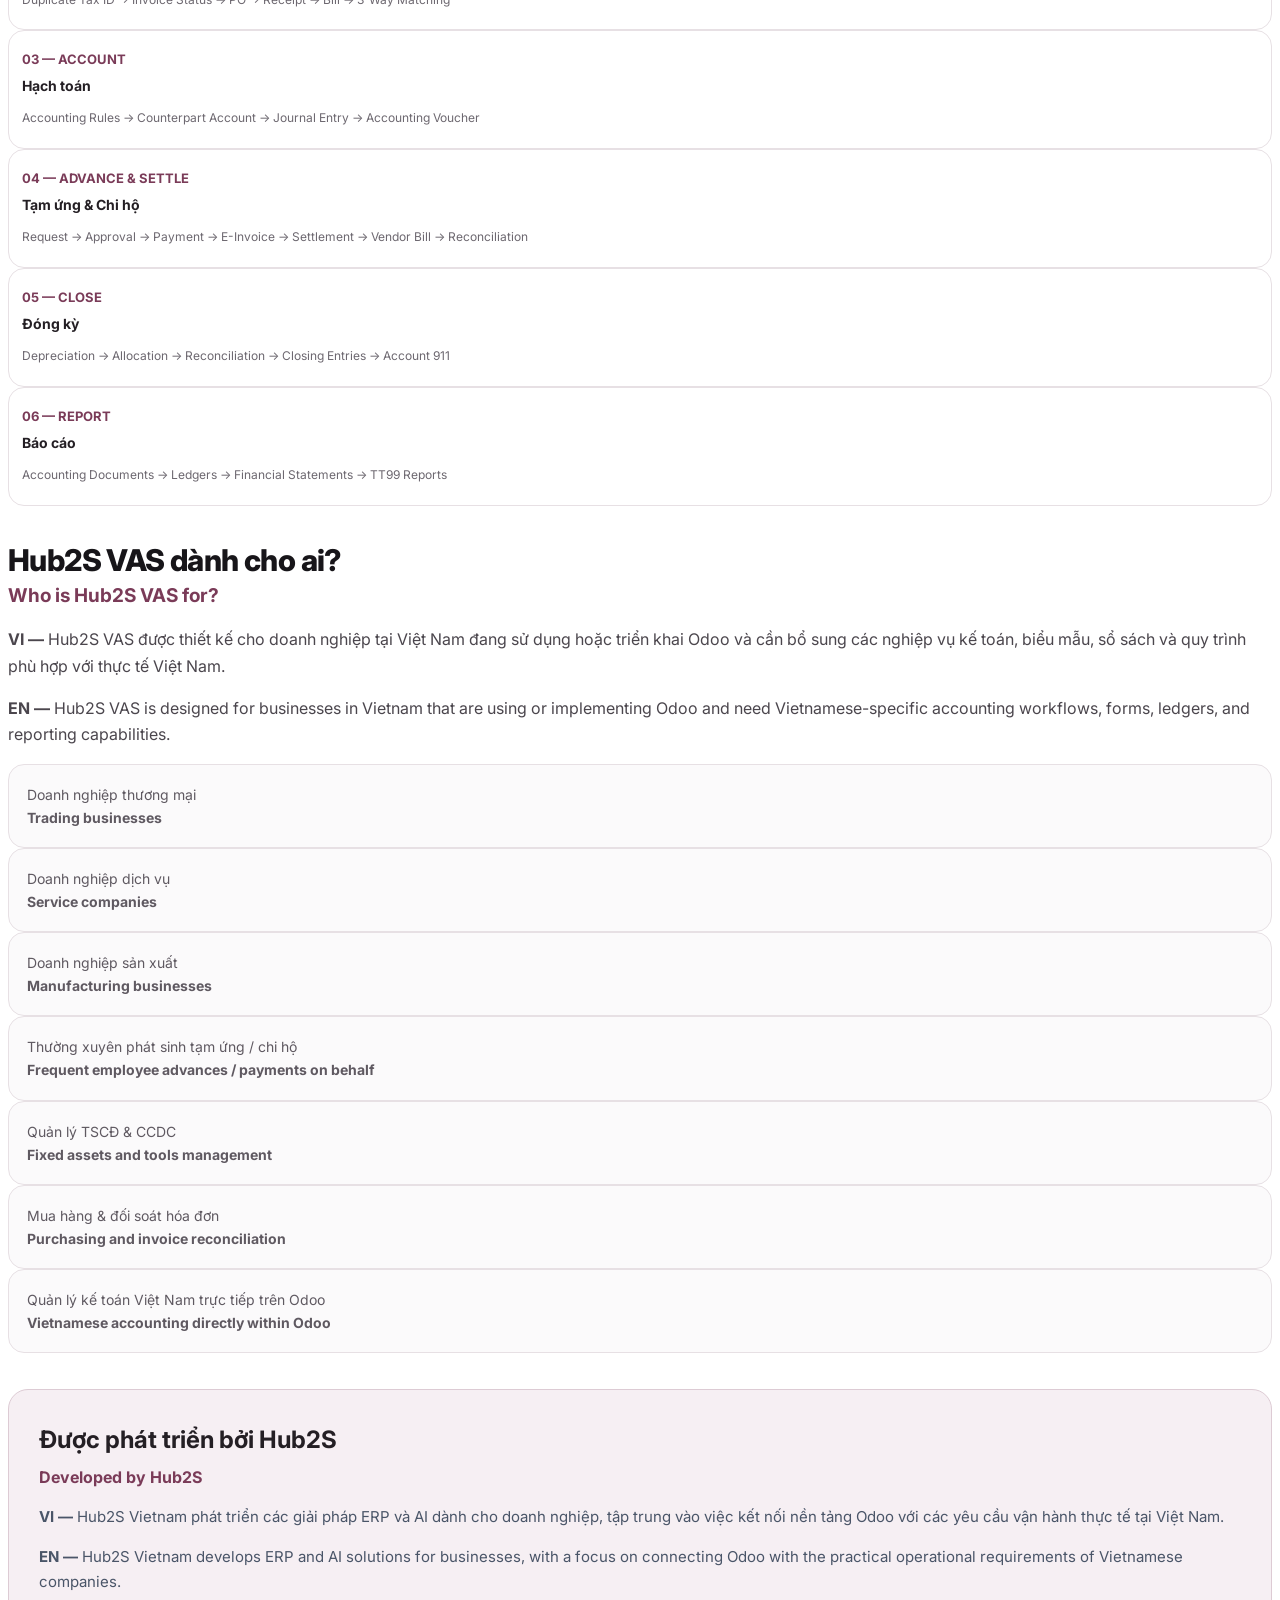
==== commit 1accb5a0: "Bỏ nội dung 3-Way Matching khỏi mô tả, chỉnh padding responsive Co-Authored-By: Claude Sonnet 5 <nor" ====
--- a/vas_accounting/static/description/index.html
+++ b/vas_accounting/static/description/index.html
@@ -9,7 +9,7 @@
 <link href="https://fonts.googleapis.com/css2?family=Inter:wght@400;500;600;700;800&amp;display=swap" rel="stylesheet"/>
 </head>
 <body>
-<div style="background-color:#FFFFFF;padding:20px;border-radius:12px;max-width:100%;margin:0 auto;font-family:'Inter',Arial,Helvetica,sans-serif;color:#232127;line-height:1.65;">
+<div class="p-1 p-md-4" style="background-color:#FFFFFF;border-radius:12px;max-width:100%;margin:0 auto;font-family:'Inter',Arial,Helvetica,sans-serif;color:#232127;line-height:1.65;">
 
 <!-- ===== HERO ===== -->
 <div style="border-radius:28px;padding:44px 34px;margin-bottom:36px;background-color:#FBF8FA;background-image:linear-gradient(135deg,#F7F1F4 0%,#FBF8FA 52%,#F2E7ED 100%);border:1px solid #E8DCE2;">
@@ -26,7 +26,6 @@
         <span style="display:inline-block;border:1px solid #DCC7D2;background-color:#FFFFFF;color:#7A3B58;font-size:14px;font-weight:700;padding:9px 14px;border-radius:999px;margin:0 6px 8px 0;">Vietnam Accounting</span>
         <span style="display:inline-block;border:1px solid #DCC7D2;background-color:#FFFFFF;color:#7A3B58;font-size:14px;font-weight:700;padding:9px 14px;border-radius:999px;margin:0 6px 8px 0;">Circular 99</span>
         <span style="display:inline-block;border:1px solid #DCC7D2;background-color:#FFFFFF;color:#7A3B58;font-size:14px;font-weight:700;padding:9px 14px;border-radius:999px;margin:0 6px 8px 0;">E-Invoice</span>
-        <span style="display:inline-block;border:1px solid #DCC7D2;background-color:#FFFFFF;color:#7A3B58;font-size:14px;font-weight:700;padding:9px 14px;border-radius:999px;margin:0 6px 8px 0;">3-Way Matching</span>
         <span style="display:inline-block;border:1px solid #DCC7D2;background-color:#FFFFFF;color:#7A3B58;font-size:14px;font-weight:700;padding:9px 14px;border-radius:999px;margin:0 6px 8px 0;">Odoo Enterprise</span>
     </div>
 </div>
@@ -54,9 +53,9 @@
                 <h3 style="margin:0 0 3px;font-size:24px;color:#241F24;">Hub2S VAS</h3>
                 <div style="font-size:16px;color:#6D6870;margin-bottom:16px;">Vietnam Accounting Localization</div>
                 <div style="display:inline-block;margin:0 0 6px;font-size:12px;font-weight:800;letter-spacing:.08em;color:#7A3B58;text-transform:uppercase;">VI</div>
-                <p style="color:#6D6870;font-size:15px;">Tra cứu MST &middot; Hóa đơn điện tử &middot; 3-Way Matching &middot; Tài khoản đối ứng &middot; Tạm ứng &amp; Chi hộ &middot; TSCĐ &amp; CCDC &middot; Kết chuyển cuối kỳ &middot; Biểu mẫu &amp; báo cáo TT99.</p>
-                <div style="display:inline-block;margin:0 0 6px;font-size:12px;font-weight:800;letter-spacing:.08em;color:#7A3B58;text-transform:uppercase;">EN</div>
-                <p style="color:#6D6870;font-size:15px;margin:0;">Tax ID Lookup &middot; E-Invoice Processing &middot; 3-Way Matching &middot; Counterpart Account Analysis &middot; Employee Advances &amp; Payments on Behalf &middot; Fixed Assets &amp; Tools &middot; Period-End Closing &middot; Circular 99 Forms &amp; Reports.</p>
+                <p style="color:#6D6870;font-size:15px;">Tra cứu MST &middot; Hóa đơn điện tử &middot; Tài khoản đối ứng &middot; Tạm ứng &amp; Chi hộ &middot; TSCĐ &amp; CCDC &middot; Kết chuyển cuối kỳ &middot; Biểu mẫu &amp; báo cáo TT99.</p>
+                <div style="display:inline-block;margin:0 0 6px;font-size:12px;font-weight:800;letter-spacing:.08em;color:#7A3B58;text-transform:uppercase;">EN</div>
+                <p style="color:#6D6870;font-size:15px;margin:0;">Tax ID Lookup &middot; E-Invoice Processing &middot; Counterpart Account Analysis &middot; Employee Advances &amp; Payments on Behalf &middot; Fixed Assets &amp; Tools &middot; Period-End Closing &middot; Circular 99 Forms &amp; Reports.</p>
             </div>
         </div>
     </div>
@@ -136,7 +135,7 @@
         <div style="flex:none;width:42px;height:42px;border-radius:12px;background-color:#F6EFF3;color:#7A3B58;font-size:13px;font-weight:800;text-align:center;line-height:42px;margin-right:14px;">02</div>
         <div>
             <h3 style="margin:0;font-size:25px;line-height:1.25;color:#241F24;">Xử lý và kiểm soát hóa đơn đầu vào</h3>
-            <div style="font-size:15px;color:#7A3B58;font-weight:700;margin-top:3px;">Viettel S-Invoice Integration &amp; 3-Way Matching</div>
+            <div style="font-size:15px;color:#7A3B58;font-weight:700;margin-top:3px;">Viettel S-Invoice Integration</div>
         </div>
     </div>
     <div class="row">
@@ -147,10 +146,6 @@
                 <h4 style="margin:0 0 7px;font-size:16px;color:#241F24;">Đồng bộ hóa đơn</h4>
                 <p style="font-size:14px;color:#6D6870;margin:0 0 4px;">Tự động lấy dữ liệu hóa đơn từ <strong>Viettel S-Invoice</strong> về Odoo.</p>
                 <ul style="font-size:14px;color:#6D6870;padding-left:21px;"><li>Hóa đơn mới</li><li>Hóa đơn điều chỉnh</li><li>Hóa đơn thay thế</li></ul>
-                <h4 style="margin:0 0 7px;font-size:16px;color:#241F24;">3-Way Matching</h4>
-                <p style="font-size:14px;color:#6D6870;margin:0 0 4px;"><strong>Purchase Order &rarr; Receipt &rarr; Vendor Bill</strong></p>
-                <ul style="font-size:14px;color:#6D6870;padding-left:21px;"><li>Số lượng</li><li>Đơn giá</li><li>Giá trị hóa đơn</li></ul>
-                <h4 style="margin:0 0 7px;font-size:16px;color:#241F24;">Gợi ý hạch toán</h4>
                 <p style="font-size:14px;color:#6D6870;margin:0;">Với hóa đơn dịch vụ/chi phí, hệ thống có thể dùng dữ liệu hóa đơn và quy tắc cấu hình để đưa ra gợi ý hạch toán.</p>
             </div>
         </div>
@@ -161,10 +156,6 @@
                 <h4 style="margin:0 0 7px;font-size:16px;color:#241F24;">Invoice Synchronization</h4>
                 <p style="font-size:14px;color:#6D6870;margin:0 0 4px;">Automatically retrieve invoice data from <strong>Viettel S-Invoice</strong> into Odoo.</p>
                 <ul style="font-size:14px;color:#6D6870;padding-left:21px;"><li>New</li><li>Adjusted</li><li>Replaced</li></ul>
-                <h4 style="margin:0 0 7px;font-size:16px;color:#241F24;">3-Way Matching</h4>
-                <p style="font-size:14px;color:#6D6870;margin:0 0 4px;"><strong>Purchase Order &rarr; Receipt &rarr; Vendor Bill</strong></p>
-                <ul style="font-size:14px;color:#6D6870;padding-left:21px;"><li>Quantity</li><li>Unit price</li><li>Invoice value</li></ul>
-                <h4 style="margin:0 0 7px;font-size:16px;color:#241F24;">Accounting Suggestions</h4>
                 <p style="font-size:14px;color:#6D6870;margin:0;">For service and expense invoices, configured accounting rules can suggest journal entries for accountant review and posting.</p>
             </div>
         </div>
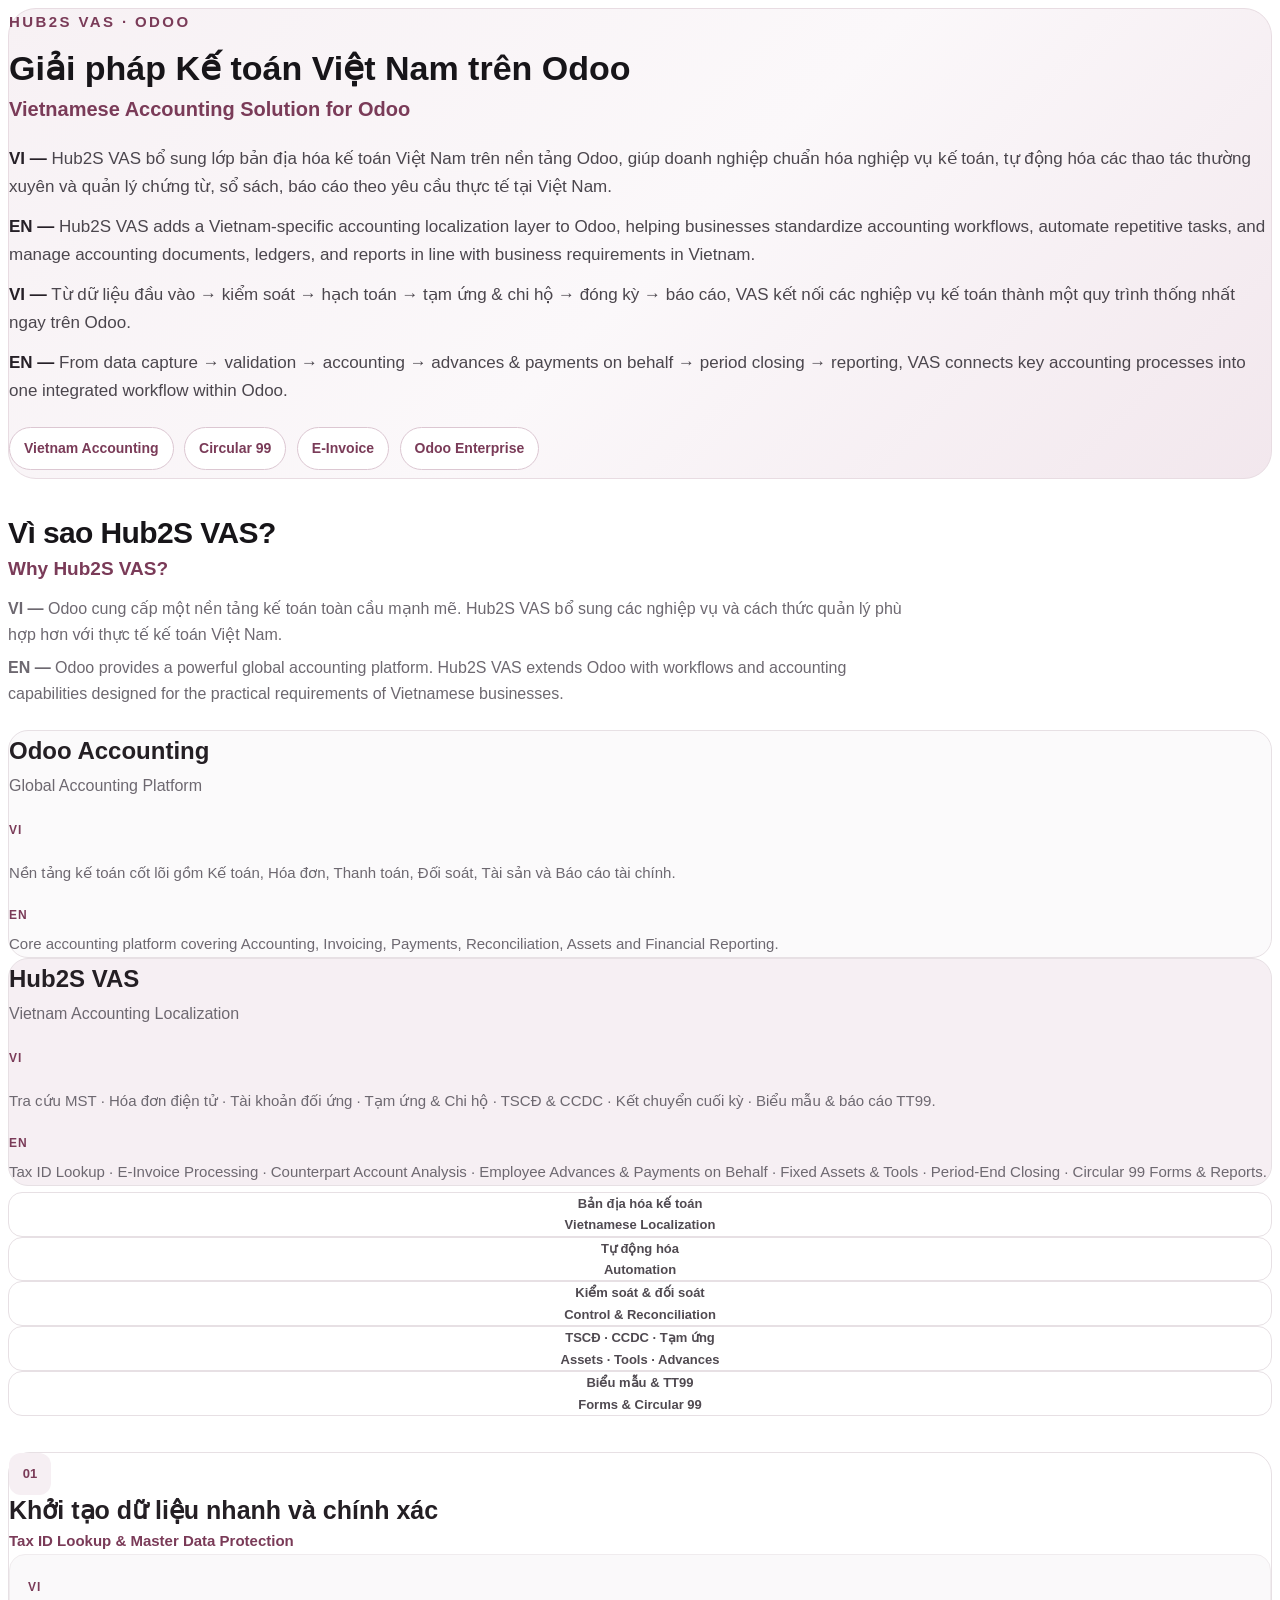
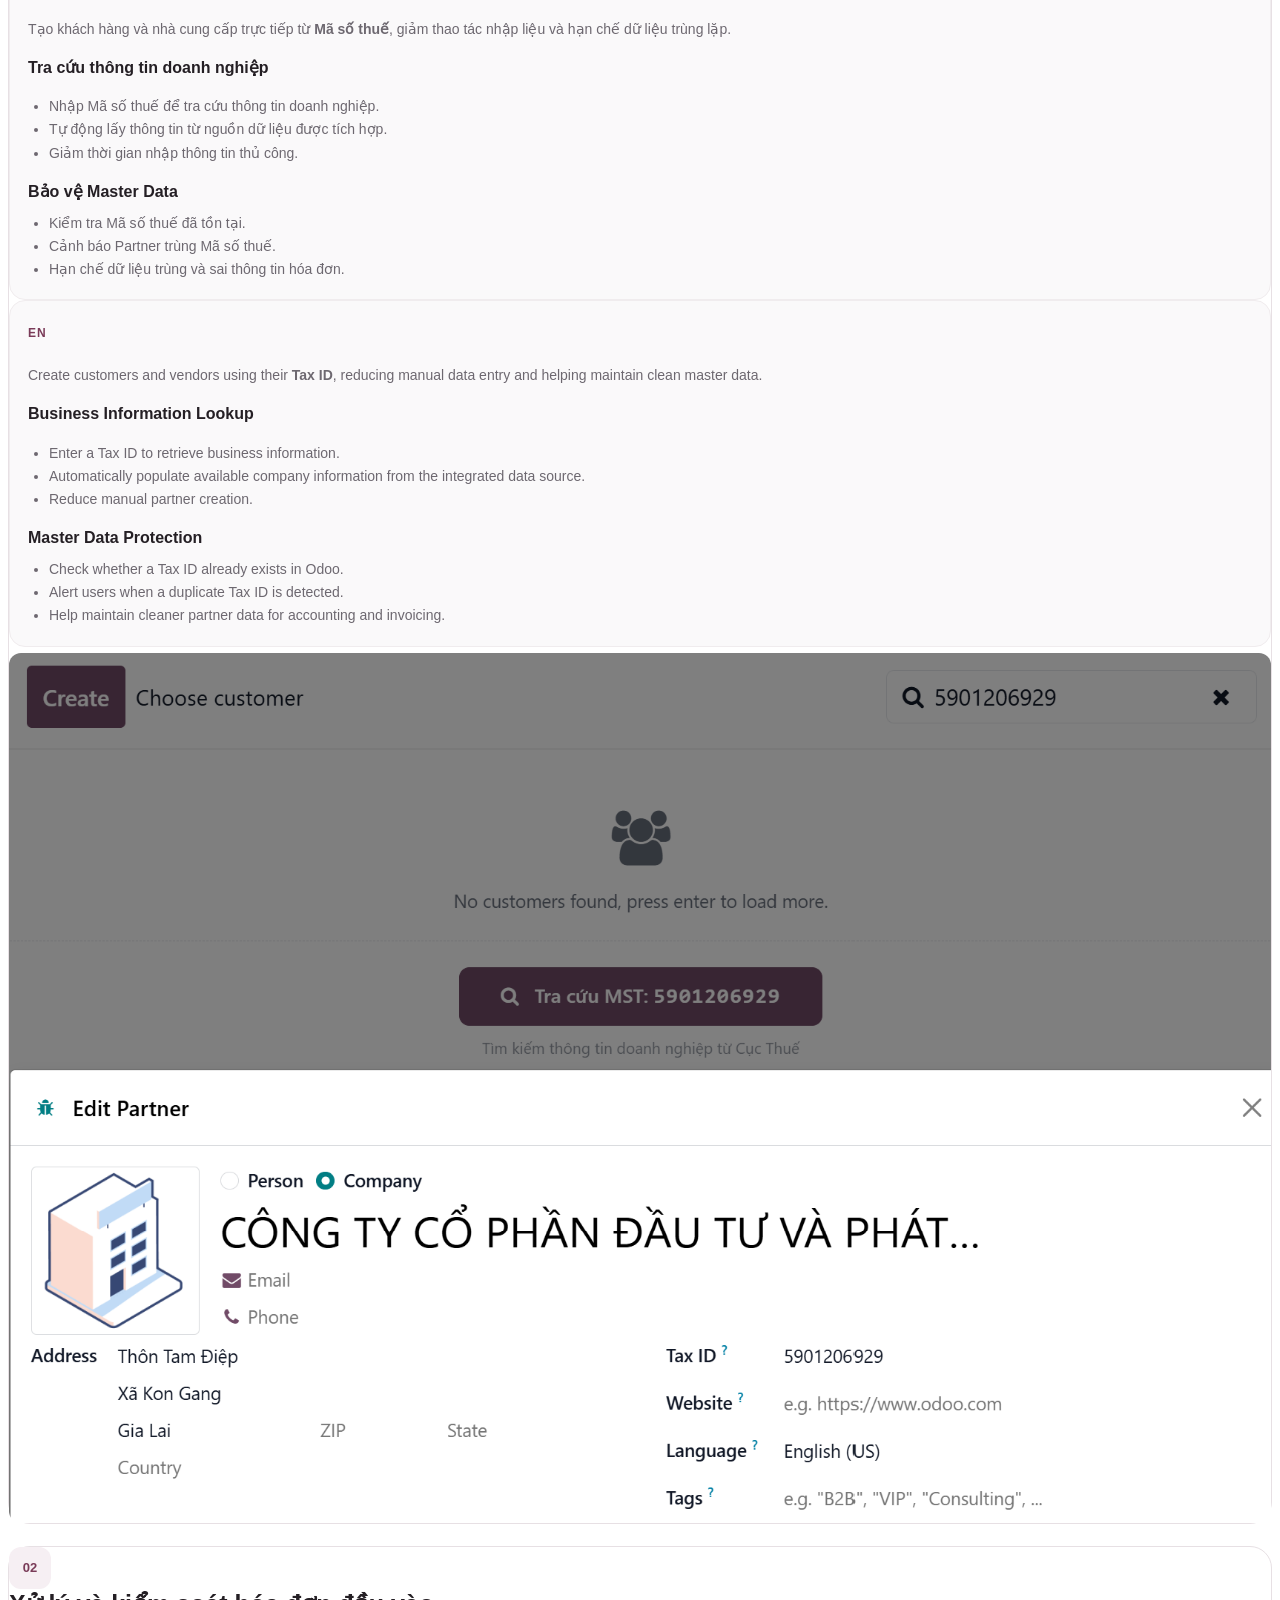
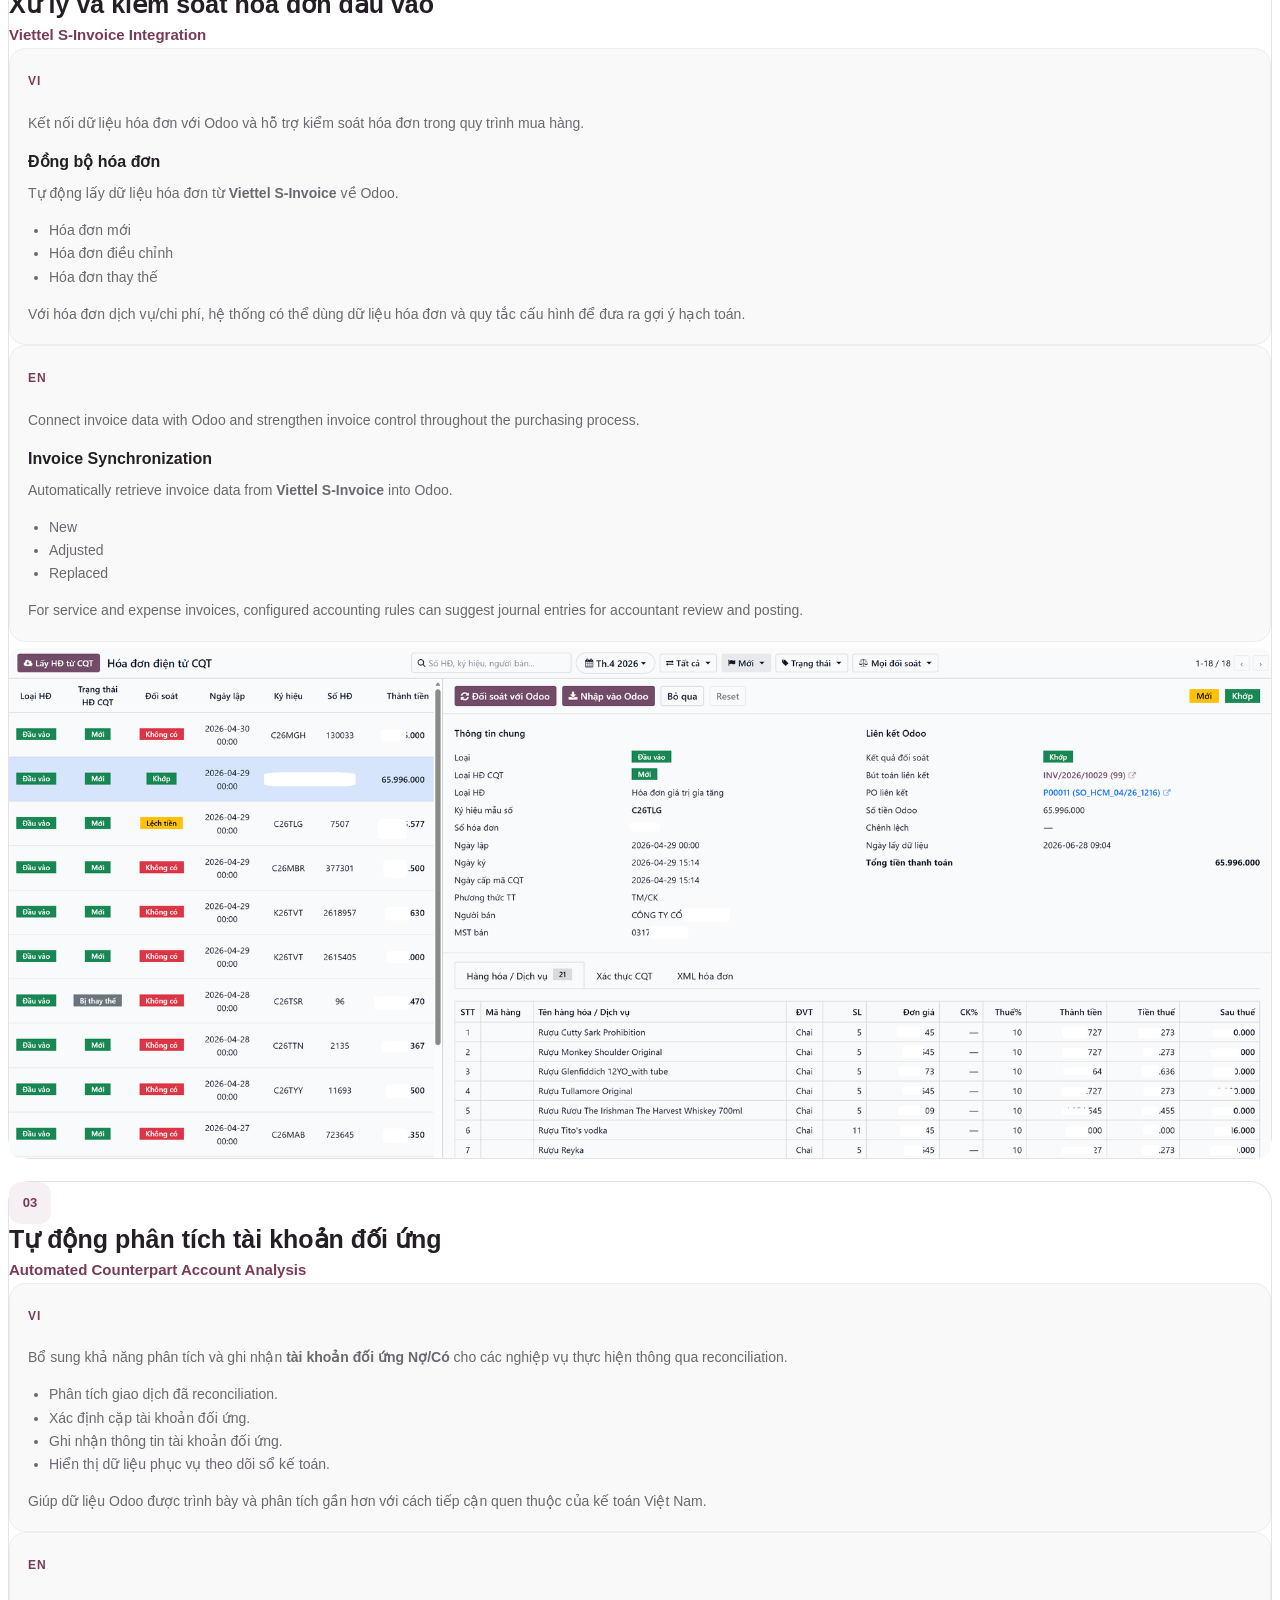
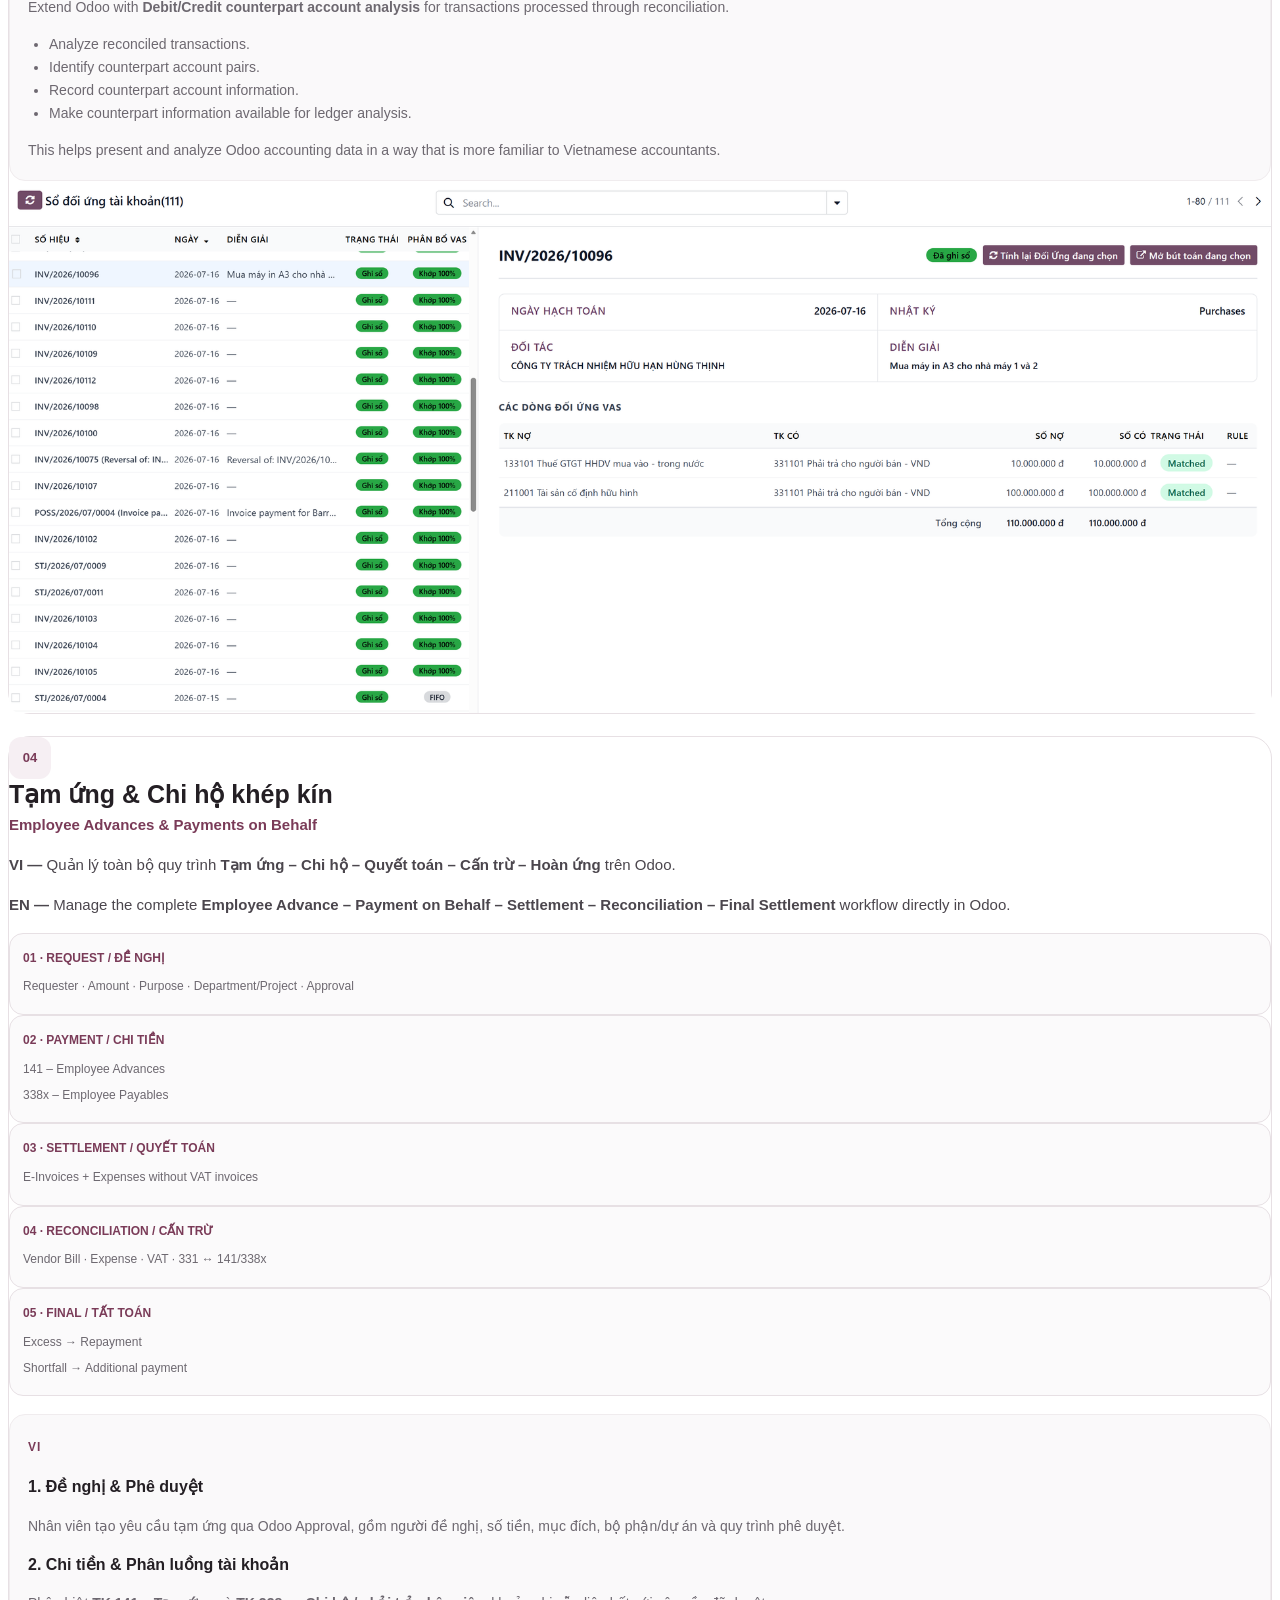
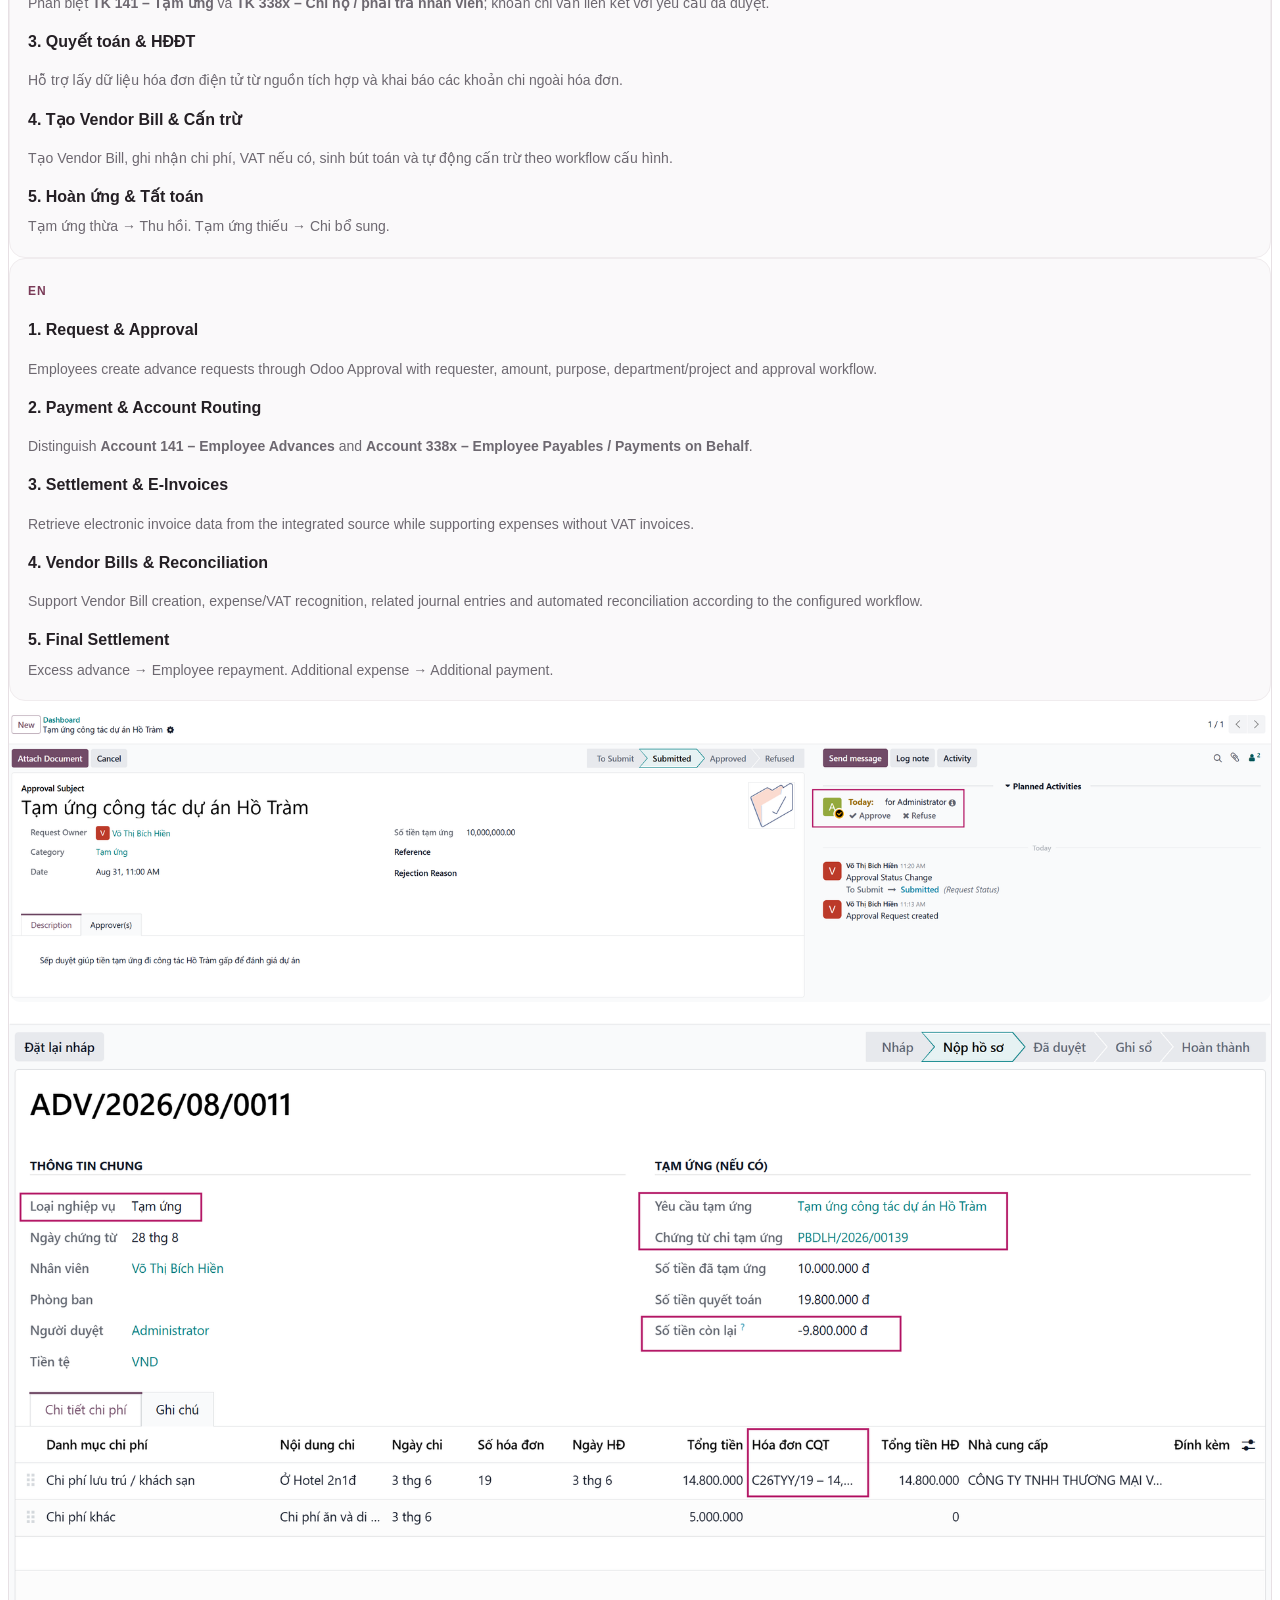
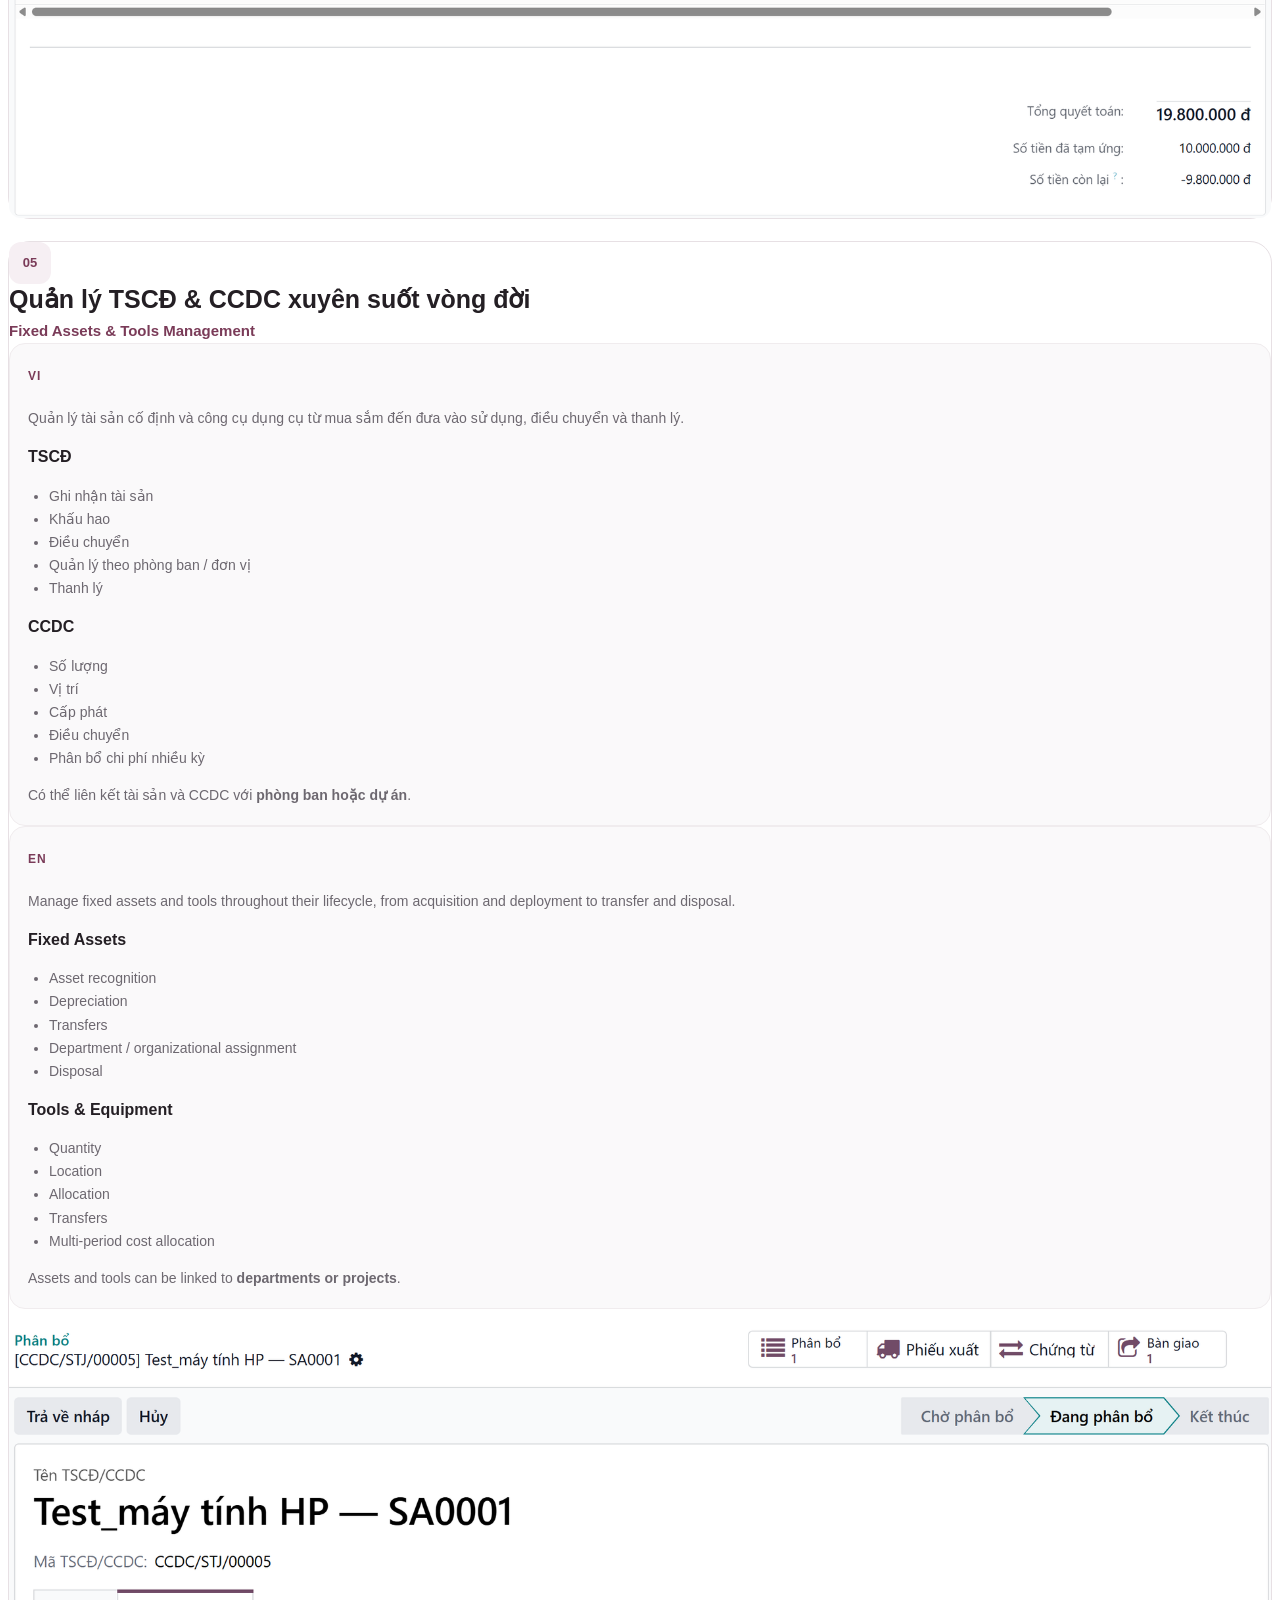
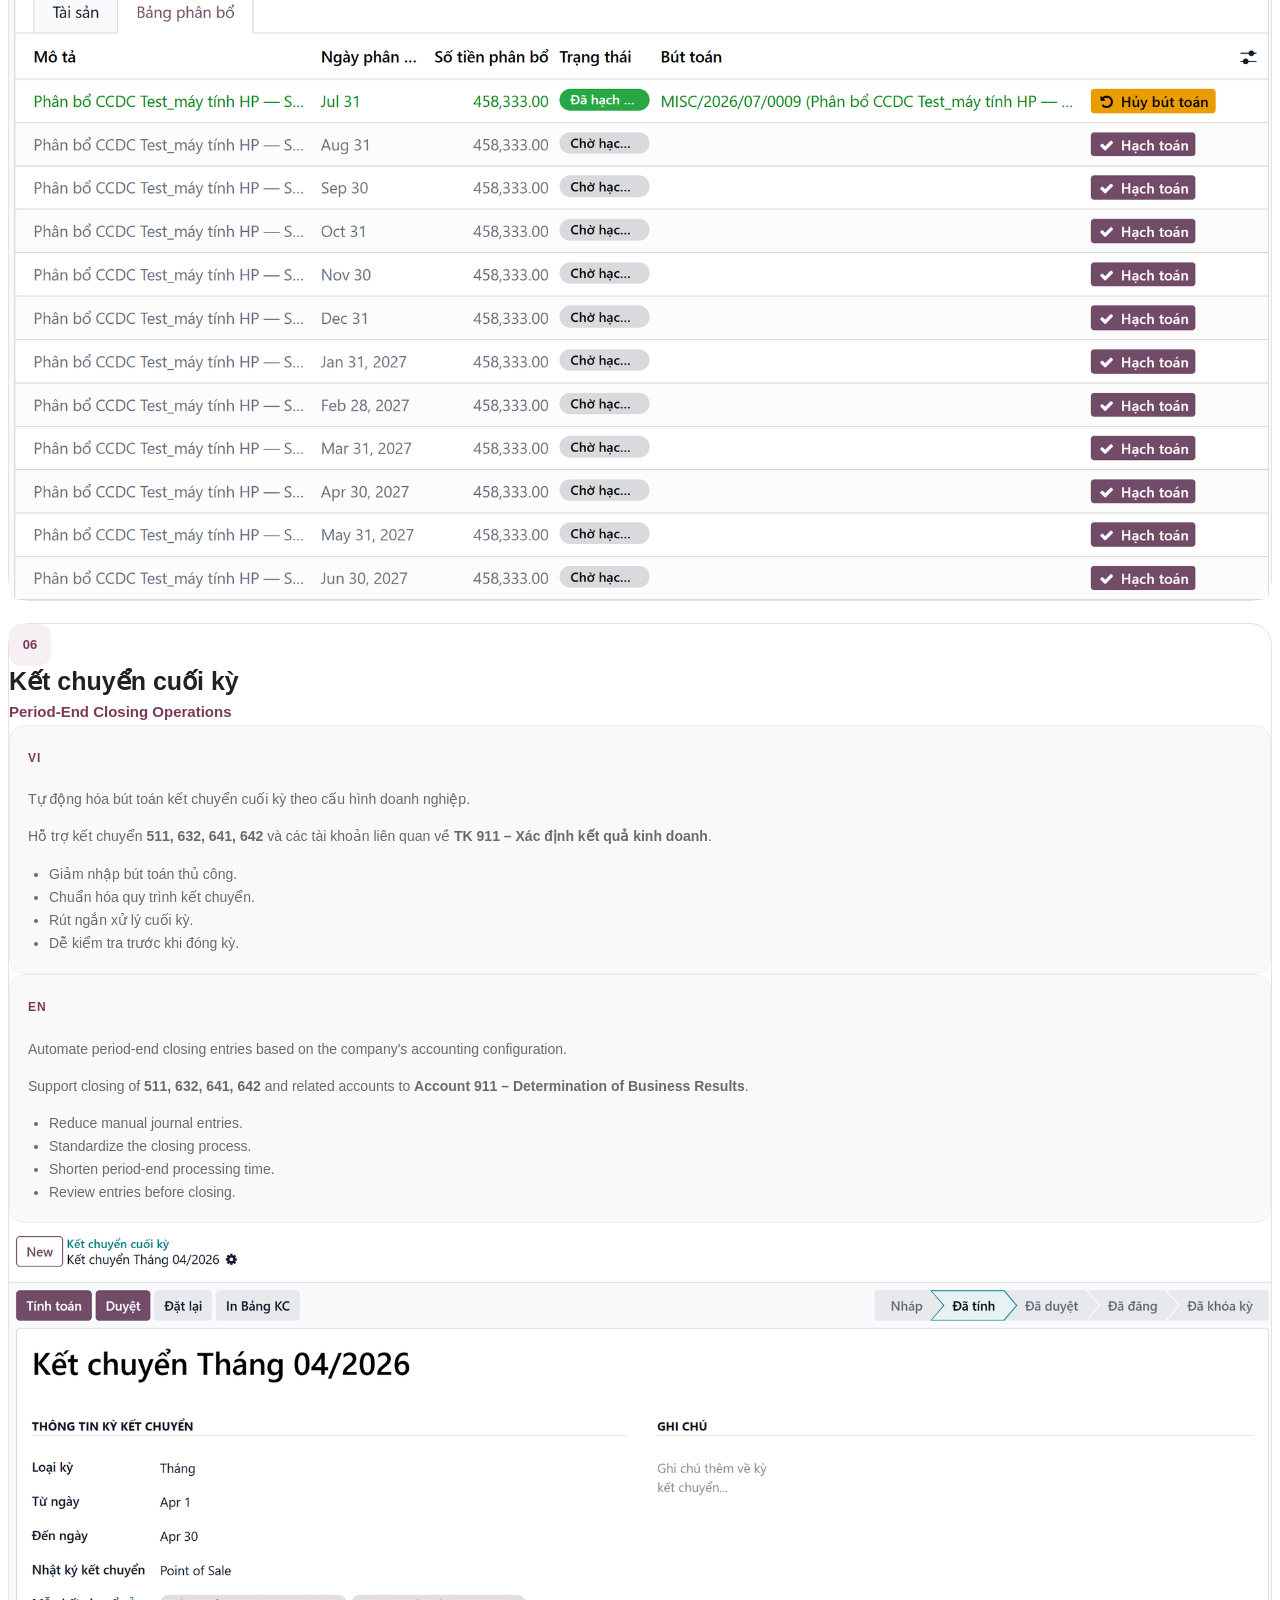
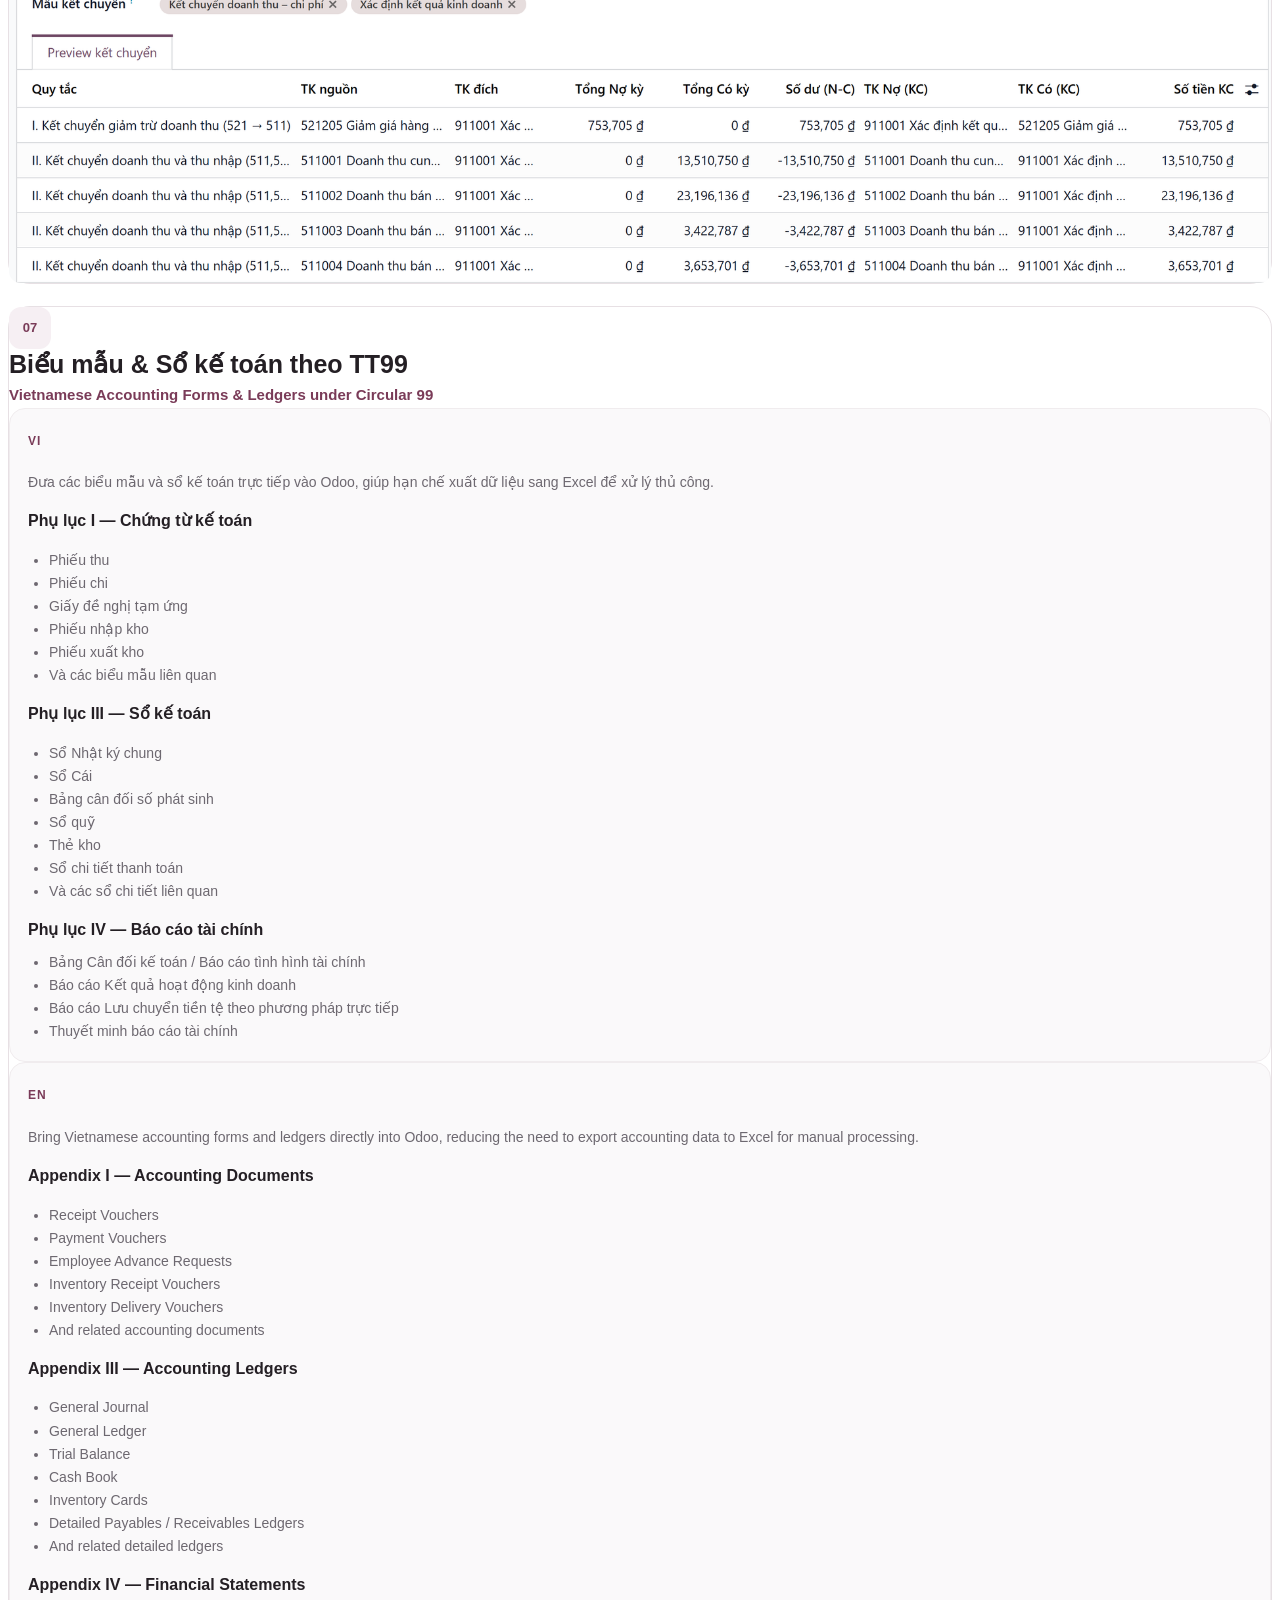
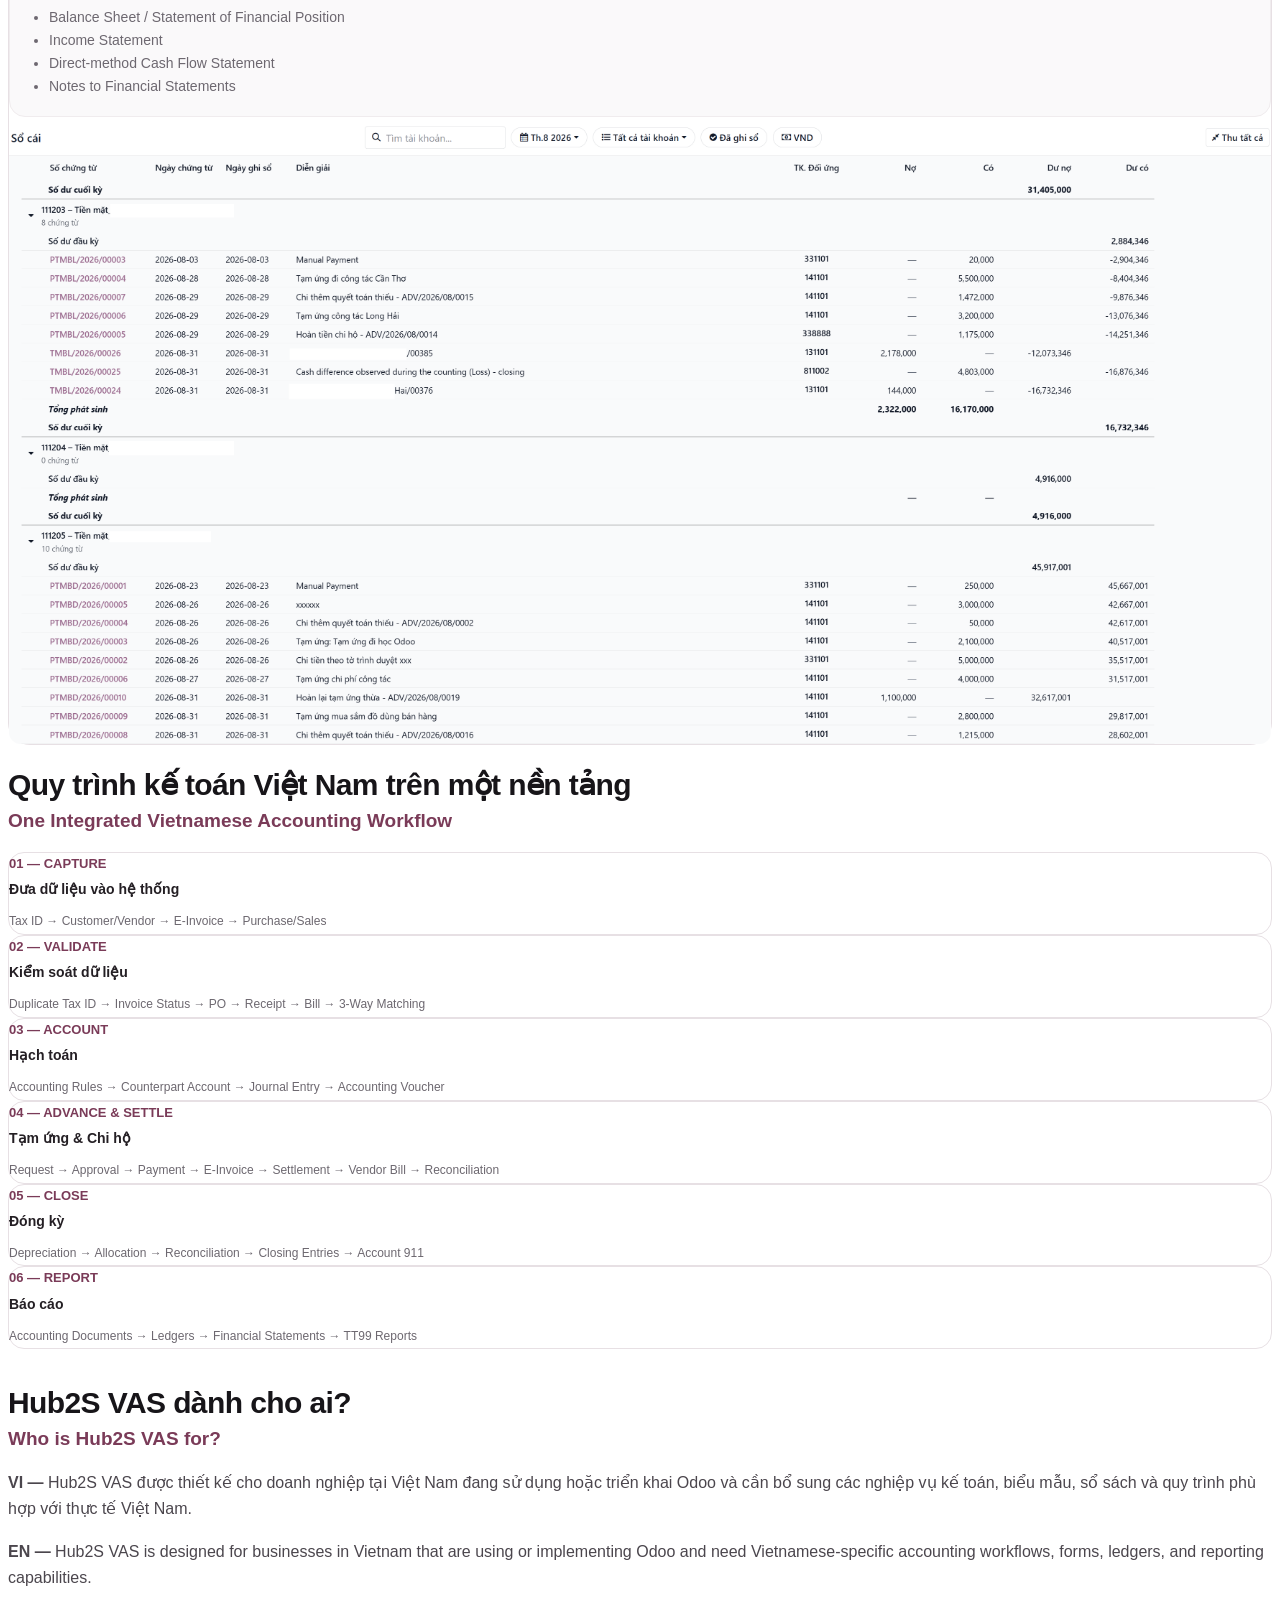
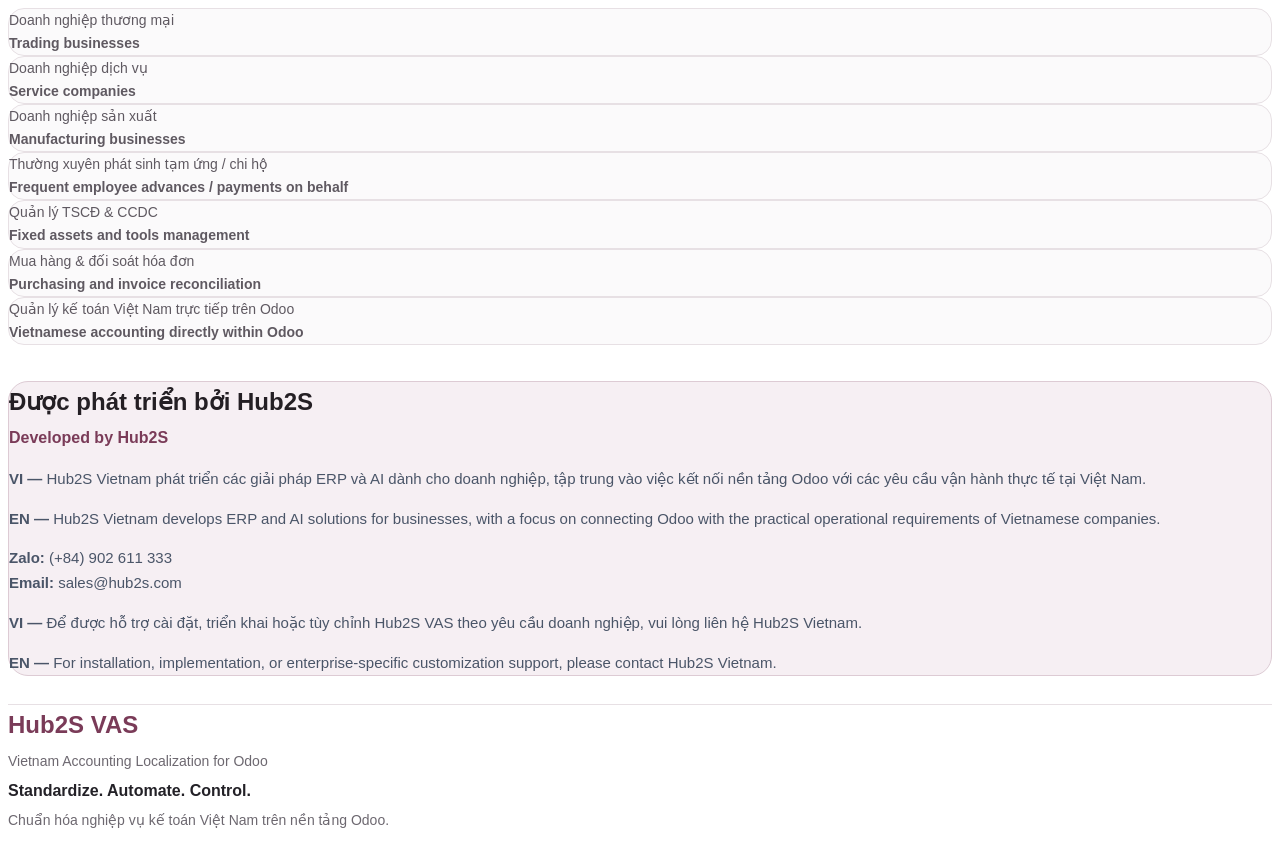
==== commit 5b51cef8: "Viết lại nội dung/định dạng index.html Co-Authored-By: Claude Sonnet 5 <noreply@anthropic.com>" ====
--- a/vas_accounting/static/description/index.html
+++ b/vas_accounting/static/description/index.html
@@ -4,473 +4,470 @@
 <meta charset="UTF-8"/>
 <meta name="viewport" content="width=device-width, initial-scale=1.0"/>
 <title>Hub2S VAS - Vietnamese Accounting Solution for Odoo</title>
-<link rel="preconnect" href="https://fonts.googleapis.com"/>
-<link rel="preconnect" href="https://fonts.gstatic.com" crossorigin="crossorigin"/>
-<link href="https://fonts.googleapis.com/css2?family=Inter:wght@400;500;600;700;800&amp;display=swap" rel="stylesheet"/>
 </head>
 <body>
-<div class="p-1 p-md-4" style="background-color:#FFFFFF;border-radius:12px;max-width:100%;margin:0 auto;font-family:'Inter',Arial,Helvetica,sans-serif;color:#232127;line-height:1.65;">
-
-<!-- ===== HERO ===== -->
-<div style="border-radius:28px;padding:44px 34px;margin-bottom:36px;background-color:#FBF8FA;background-image:linear-gradient(135deg,#F7F1F4 0%,#FBF8FA 52%,#F2E7ED 100%);border:1px solid #E8DCE2;">
-    <div style="display:inline-block;font-size:15px;font-weight:800;letter-spacing:2.4px;color:#7A3B58;text-transform:uppercase;margin-bottom:14px;">HUB2S VAS &middot; ODOO</div>
-    <h1 style="color:#171519;font-size:34px;line-height:1.15;font-weight:800;margin:0 0 8px;">Giải pháp Kế toán Việt Nam trên Odoo</h1>
-    <h2 style="color:#7A3B58;font-size:20px;line-height:1.35;font-weight:600;margin:0 0 22px;">Vietnamese Accounting Solution for Odoo</h2>
-    <div style="text-align:left;">
-        <p style="margin:0 0 12px;font-size:17px;color:#4B464D;"><strong style="color:#262027;">VI —</strong> Hub2S VAS bổ sung lớp bản địa hóa kế toán Việt Nam trên nền tảng Odoo, giúp doanh nghiệp chuẩn hóa nghiệp vụ kế toán, tự động hóa các thao tác thường xuyên và quản lý chứng từ, sổ sách, báo cáo theo yêu cầu thực tế tại Việt Nam.</p>
-        <p style="margin:0 0 12px;font-size:17px;color:#4B464D;"><strong style="color:#262027;">EN —</strong> Hub2S VAS adds a Vietnam-specific accounting localization layer to Odoo, helping businesses standardize accounting workflows, automate repetitive tasks, and manage accounting documents, ledgers, and reports in line with business requirements in Vietnam.</p>
-        <p style="margin:0 0 12px;font-size:17px;color:#4B464D;"><strong style="color:#262027;">VI —</strong> Từ dữ liệu đầu vào &rarr; kiểm soát &rarr; hạch toán &rarr; tạm ứng &amp; chi hộ &rarr; đóng kỳ &rarr; báo cáo, VAS kết nối các nghiệp vụ kế toán thành một quy trình thống nhất ngay trên Odoo.</p>
-        <p style="margin:0;font-size:17px;color:#4B464D;"><strong style="color:#262027;">EN —</strong> From data capture &rarr; validation &rarr; accounting &rarr; advances &amp; payments on behalf &rarr; period closing &rarr; reporting, VAS connects key accounting processes into one integrated workflow within Odoo.</p>
-    </div>
-    <div style="margin-top:22px;">
-        <span style="display:inline-block;border:1px solid #DCC7D2;background-color:#FFFFFF;color:#7A3B58;font-size:14px;font-weight:700;padding:9px 14px;border-radius:999px;margin:0 6px 8px 0;">Vietnam Accounting</span>
-        <span style="display:inline-block;border:1px solid #DCC7D2;background-color:#FFFFFF;color:#7A3B58;font-size:14px;font-weight:700;padding:9px 14px;border-radius:999px;margin:0 6px 8px 0;">Circular 99</span>
-        <span style="display:inline-block;border:1px solid #DCC7D2;background-color:#FFFFFF;color:#7A3B58;font-size:14px;font-weight:700;padding:9px 14px;border-radius:999px;margin:0 6px 8px 0;">E-Invoice</span>
-        <span style="display:inline-block;border:1px solid #DCC7D2;background-color:#FFFFFF;color:#7A3B58;font-size:14px;font-weight:700;padding:9px 14px;border-radius:999px;margin:0 6px 8px 0;">Odoo Enterprise</span>
-    </div>
-</div>
-
-<!-- ===== WHY HUB2S VAS ===== -->
-<div style="margin-bottom:36px;">
-    <h2 style="font-size:30px;line-height:1.2;font-weight:800;letter-spacing:-.02em;color:#171519;margin:0 0 5px;">Vì sao Hub2S VAS?</h2>
-    <div style="font-size:19px;line-height:1.35;font-weight:700;color:#7A3B58;margin:0 0 14px;">Why Hub2S VAS?</div>
-    <p style="font-size:16px;color:#6D6870;max-width:920px;margin:0 0 6px;"><strong>VI —</strong> Odoo cung cấp một nền tảng kế toán toàn cầu mạnh mẽ. Hub2S VAS bổ sung các nghiệp vụ và cách thức quản lý phù hợp hơn với thực tế kế toán Việt Nam.</p>
-    <p style="font-size:16px;color:#6D6870;max-width:920px;margin:0;"><strong>EN —</strong> Odoo provides a powerful global accounting platform. Hub2S VAS extends Odoo with workflows and accounting capabilities designed for the practical requirements of Vietnamese businesses.</p>
-
-    <div class="row" style="margin-top:22px;">
-        <div class="col-12 col-md-6 mb-3">
-            <div style="border:1px solid #E7E0E4;border-radius:20px;padding:28px;background-color:#FBFAFB;height:100%;">
-                <h3 style="margin:0 0 3px;font-size:24px;color:#241F24;">Odoo Accounting</h3>
-                <div style="font-size:16px;color:#6D6870;margin-bottom:16px;">Global Accounting Platform</div>
-                <div style="display:inline-block;margin:0 0 6px;font-size:12px;font-weight:800;letter-spacing:.08em;color:#7A3B58;text-transform:uppercase;">VI</div>
-                <p style="color:#6D6870;font-size:15px;">Nền tảng kế toán cốt lõi gồm Kế toán, Hóa đơn, Thanh toán, Đối soát, Tài sản và Báo cáo tài chính.</p>
-                <div style="display:inline-block;margin:0 0 6px;font-size:12px;font-weight:800;letter-spacing:.08em;color:#7A3B58;text-transform:uppercase;">EN</div>
-                <p style="color:#6D6870;font-size:15px;margin:0;">Core accounting platform covering Accounting, Invoicing, Payments, Reconciliation, Assets and Financial Reporting.</p>
-            </div>
-        </div>
-        <div class="col-12 col-md-6 mb-3">
-            <div style="border:1px solid #E7E0E4;border-radius:20px;padding:28px;background-color:#F6EFF3;height:100%;">
-                <h3 style="margin:0 0 3px;font-size:24px;color:#241F24;">Hub2S VAS</h3>
-                <div style="font-size:16px;color:#6D6870;margin-bottom:16px;">Vietnam Accounting Localization</div>
-                <div style="display:inline-block;margin:0 0 6px;font-size:12px;font-weight:800;letter-spacing:.08em;color:#7A3B58;text-transform:uppercase;">VI</div>
-                <p style="color:#6D6870;font-size:15px;">Tra cứu MST &middot; Hóa đơn điện tử &middot; Tài khoản đối ứng &middot; Tạm ứng &amp; Chi hộ &middot; TSCĐ &amp; CCDC &middot; Kết chuyển cuối kỳ &middot; Biểu mẫu &amp; báo cáo TT99.</p>
-                <div style="display:inline-block;margin:0 0 6px;font-size:12px;font-weight:800;letter-spacing:.08em;color:#7A3B58;text-transform:uppercase;">EN</div>
-                <p style="color:#6D6870;font-size:15px;margin:0;">Tax ID Lookup &middot; E-Invoice Processing &middot; Counterpart Account Analysis &middot; Employee Advances &amp; Payments on Behalf &middot; Fixed Assets &amp; Tools &middot; Period-End Closing &middot; Circular 99 Forms &amp; Reports.</p>
-            </div>
-        </div>
-    </div>
-
-    <div class="row" style="margin-top:6px;">
-        <div class="col-6 col-md mb-2">
-            <div style="padding:14px 12px;border:1px solid #E7E0E4;border-radius:14px;background-color:#fff;font-size:13px;text-align:center;font-weight:700;color:#504A51;">Bản địa hóa kế toán<br/>Vietnamese Localization</div>
-        </div>
-        <div class="col-6 col-md mb-2">
-            <div style="padding:14px 12px;border:1px solid #E7E0E4;border-radius:14px;background-color:#fff;font-size:13px;text-align:center;font-weight:700;color:#504A51;">Tự động hóa<br/>Automation</div>
-        </div>
-        <div class="col-6 col-md mb-2">
-            <div style="padding:14px 12px;border:1px solid #E7E0E4;border-radius:14px;background-color:#fff;font-size:13px;text-align:center;font-weight:700;color:#504A51;">Kiểm soát &amp; đối soát<br/>Control &amp; Reconciliation</div>
-        </div>
-        <div class="col-6 col-md mb-2">
-            <div style="padding:14px 12px;border:1px solid #E7E0E4;border-radius:14px;background-color:#fff;font-size:13px;text-align:center;font-weight:700;color:#504A51;">TSCĐ &middot; CCDC &middot; Tạm ứng<br/>Assets &middot; Tools &middot; Advances</div>
-        </div>
-        <div class="col-6 col-md mb-2">
-            <div style="padding:14px 12px;border:1px solid #E7E0E4;border-radius:14px;background-color:#fff;font-size:13px;text-align:center;font-weight:700;color:#504A51;">Biểu mẫu &amp; TT99<br/>Forms &amp; Circular 99</div>
-        </div>
-    </div>
-</div>
-
-<!-- ===== FEATURE 01 ===== -->
-<div style="border:1px solid #E7E0E4;border-radius:22px;padding:30px;background-color:#fff;margin-bottom:22px;">
-    <div class="d-flex align-items-start mb-3">
-        <div style="flex:none;width:42px;height:42px;border-radius:12px;background-color:#F6EFF3;color:#7A3B58;font-size:13px;font-weight:800;text-align:center;line-height:42px;margin-right:14px;">01</div>
-        <div>
-            <h3 style="margin:0;font-size:25px;line-height:1.25;color:#241F24;">Khởi tạo dữ liệu nhanh và chính xác</h3>
-            <div style="font-size:15px;color:#7A3B58;font-weight:700;margin-top:3px;">Tax ID Lookup &amp; Master Data Protection</div>
-        </div>
-    </div>
-    <div class="row">
-        <div class="col-12 col-md-6 mb-3">
-            <div style="padding:18px;border-radius:16px;background-color:#FAF9FA;border:1px solid #F0ECEE;height:100%;">
-                <div style="display:inline-block;margin:0 0 6px;font-size:12px;font-weight:800;letter-spacing:.08em;color:#7A3B58;text-transform:uppercase;">VI</div>
-                <p style="font-size:14px;color:#6D6870;">Tạo khách hàng và nhà cung cấp trực tiếp từ <strong>Mã số thuế</strong>, giảm thao tác nhập liệu và hạn chế dữ liệu trùng lặp.</p>
-                <h4 style="margin:0 0 7px;font-size:16px;color:#241F24;">Tra cứu thông tin doanh nghiệp</h4>
-                <ul style="font-size:14px;color:#6D6870;padding-left:21px;">
-                    <li>Nhập Mã số thuế để tra cứu thông tin doanh nghiệp.</li>
-                    <li>Tự động lấy thông tin từ nguồn dữ liệu được tích hợp.</li>
-                    <li>Giảm thời gian nhập thông tin thủ công.</li>
-                </ul>
-                <h4 style="margin:0 0 7px;font-size:16px;color:#241F24;">Bảo vệ Master Data</h4>
-                <ul style="font-size:14px;color:#6D6870;padding-left:21px;margin:0;">
-                    <li>Kiểm tra Mã số thuế đã tồn tại.</li>
-                    <li>Cảnh báo Partner trùng Mã số thuế.</li>
-                    <li>Hạn chế dữ liệu trùng và sai thông tin hóa đơn.</li>
-                </ul>
-            </div>
-        </div>
-        <div class="col-12 col-md-6 mb-3">
-            <div style="padding:18px;border-radius:16px;background-color:#FAF9FA;border:1px solid #F0ECEE;height:100%;">
-                <div style="display:inline-block;margin:0 0 6px;font-size:12px;font-weight:800;letter-spacing:.08em;color:#7A3B58;text-transform:uppercase;">EN</div>
-                <p style="font-size:14px;color:#6D6870;">Create customers and vendors using their <strong>Tax ID</strong>, reducing manual data entry and helping maintain clean master data.</p>
-                <h4 style="margin:0 0 7px;font-size:16px;color:#241F24;">Business Information Lookup</h4>
-                <ul style="font-size:14px;color:#6D6870;padding-left:21px;">
-                    <li>Enter a Tax ID to retrieve business information.</li>
-                    <li>Automatically populate available company information from the integrated data source.</li>
-                    <li>Reduce manual partner creation.</li>
-                </ul>
-                <h4 style="margin:0 0 7px;font-size:16px;color:#241F24;">Master Data Protection</h4>
-                <ul style="font-size:14px;color:#6D6870;padding-left:21px;margin:0;">
-                    <li>Check whether a Tax ID already exists in Odoo.</li>
-                    <li>Alert users when a duplicate Tax ID is detected.</li>
-                    <li>Help maintain cleaner partner data for accounting and invoicing.</li>
-                </ul>
-            </div>
-        </div>
-    </div>
-    <img src="vas/hub2s-vas-tra-cuu-mst-khach-hang-hinh-2.png" alt="Tạo mới khách hàng, nhà cung cấp qua MST dễ dàng" style="width:100%;height:auto;border-radius:12px;display:block;margin-top:6px;"/>
-</div>
-
-<!-- ===== FEATURE 02 ===== -->
-<div style="border:1px solid #E7E0E4;border-radius:22px;padding:30px;background-color:#fff;margin-bottom:22px;">
-    <div class="d-flex align-items-start mb-3">
-        <div style="flex:none;width:42px;height:42px;border-radius:12px;background-color:#F6EFF3;color:#7A3B58;font-size:13px;font-weight:800;text-align:center;line-height:42px;margin-right:14px;">02</div>
-        <div>
-            <h3 style="margin:0;font-size:25px;line-height:1.25;color:#241F24;">Xử lý và kiểm soát hóa đơn đầu vào</h3>
-            <div style="font-size:15px;color:#7A3B58;font-weight:700;margin-top:3px;">Viettel S-Invoice Integration</div>
-        </div>
-    </div>
-    <div class="row">
-        <div class="col-12 col-md-6 mb-3">
-            <div style="padding:18px;border-radius:16px;background-color:#FAF9FA;border:1px solid #F0ECEE;height:100%;">
-                <div style="display:inline-block;margin:0 0 6px;font-size:12px;font-weight:800;letter-spacing:.08em;color:#7A3B58;text-transform:uppercase;">VI</div>
-                <p style="font-size:14px;color:#6D6870;">Kết nối dữ liệu hóa đơn với Odoo và hỗ trợ kiểm soát hóa đơn trong quy trình mua hàng.</p>
-                <h4 style="margin:0 0 7px;font-size:16px;color:#241F24;">Đồng bộ hóa đơn</h4>
-                <p style="font-size:14px;color:#6D6870;margin:0 0 4px;">Tự động lấy dữ liệu hóa đơn từ <strong>Viettel S-Invoice</strong> về Odoo.</p>
-                <ul style="font-size:14px;color:#6D6870;padding-left:21px;"><li>Hóa đơn mới</li><li>Hóa đơn điều chỉnh</li><li>Hóa đơn thay thế</li></ul>
-                <p style="font-size:14px;color:#6D6870;margin:0;">Với hóa đơn dịch vụ/chi phí, hệ thống có thể dùng dữ liệu hóa đơn và quy tắc cấu hình để đưa ra gợi ý hạch toán.</p>
-            </div>
-        </div>
-        <div class="col-12 col-md-6 mb-3">
-            <div style="padding:18px;border-radius:16px;background-color:#FAF9FA;border:1px solid #F0ECEE;height:100%;">
-                <div style="display:inline-block;margin:0 0 6px;font-size:12px;font-weight:800;letter-spacing:.08em;color:#7A3B58;text-transform:uppercase;">EN</div>
-                <p style="font-size:14px;color:#6D6870;">Connect invoice data with Odoo and strengthen invoice control throughout the purchasing process.</p>
-                <h4 style="margin:0 0 7px;font-size:16px;color:#241F24;">Invoice Synchronization</h4>
-                <p style="font-size:14px;color:#6D6870;margin:0 0 4px;">Automatically retrieve invoice data from <strong>Viettel S-Invoice</strong> into Odoo.</p>
-                <ul style="font-size:14px;color:#6D6870;padding-left:21px;"><li>New</li><li>Adjusted</li><li>Replaced</li></ul>
-                <p style="font-size:14px;color:#6D6870;margin:0;">For service and expense invoices, configured accounting rules can suggest journal entries for accountant review and posting.</p>
-            </div>
-        </div>
-    </div>
-    <img src="vas/hub2s-vas-xu-ly-hoa-don-dau-vao-hinh-3.png" alt="E-Invoice Synchronization &amp; 3-Way Matching" style="width:100%;height:auto;border-radius:12px;display:block;margin-top:6px;"/>
-</div>
-
-<!-- ===== FEATURE 03 ===== -->
-<div style="border:1px solid #E7E0E4;border-radius:22px;padding:30px;background-color:#fff;margin-bottom:22px;">
-    <div class="d-flex align-items-start mb-3">
-        <div style="flex:none;width:42px;height:42px;border-radius:12px;background-color:#F6EFF3;color:#7A3B58;font-size:13px;font-weight:800;text-align:center;line-height:42px;margin-right:14px;">03</div>
-        <div>
-            <h3 style="margin:0;font-size:25px;line-height:1.25;color:#241F24;">Tự động phân tích tài khoản đối ứng</h3>
-            <div style="font-size:15px;color:#7A3B58;font-weight:700;margin-top:3px;">Automated Counterpart Account Analysis</div>
-        </div>
-    </div>
-    <div class="row">
-        <div class="col-12 col-md-6 mb-3">
-            <div style="padding:18px;border-radius:16px;background-color:#FAF9FA;border:1px solid #F0ECEE;height:100%;">
-                <div style="display:inline-block;margin:0 0 6px;font-size:12px;font-weight:800;letter-spacing:.08em;color:#7A3B58;text-transform:uppercase;">VI</div>
-                <p style="font-size:14px;color:#6D6870;">Bổ sung khả năng phân tích và ghi nhận <strong>tài khoản đối ứng Nợ/Có</strong> cho các nghiệp vụ thực hiện thông qua reconciliation.</p>
-                <ul style="font-size:14px;color:#6D6870;padding-left:21px;">
-                    <li>Phân tích giao dịch đã reconciliation.</li>
-                    <li>Xác định cặp tài khoản đối ứng.</li>
-                    <li>Ghi nhận thông tin tài khoản đối ứng.</li>
-                    <li>Hiển thị dữ liệu phục vụ theo dõi sổ kế toán.</li>
-                </ul>
-                <p style="font-size:14px;color:#6D6870;margin:0;">Giúp dữ liệu Odoo được trình bày và phân tích gần hơn với cách tiếp cận quen thuộc của kế toán Việt Nam.</p>
-            </div>
-        </div>
-        <div class="col-12 col-md-6 mb-3">
-            <div style="padding:18px;border-radius:16px;background-color:#FAF9FA;border:1px solid #F0ECEE;height:100%;">
-                <div style="display:inline-block;margin:0 0 6px;font-size:12px;font-weight:800;letter-spacing:.08em;color:#7A3B58;text-transform:uppercase;">EN</div>
-                <p style="font-size:14px;color:#6D6870;">Extend Odoo with <strong>Debit/Credit counterpart account analysis</strong> for transactions processed through reconciliation.</p>
-                <ul style="font-size:14px;color:#6D6870;padding-left:21px;">
-                    <li>Analyze reconciled transactions.</li>
-                    <li>Identify counterpart account pairs.</li>
-                    <li>Record counterpart account information.</li>
-                    <li>Make counterpart information available for ledger analysis.</li>
-                </ul>
-                <p style="font-size:14px;color:#6D6870;margin:0;">This helps present and analyze Odoo accounting data in a way that is more familiar to Vietnamese accountants.</p>
-            </div>
-        </div>
-    </div>
-    <img src="vas/hub2s-vas-bat-doi-ung-tai-khoan-ke-toan-hinh-4.png" alt="Counterpart Account Analysis" style="width:100%;height:auto;border-radius:12px;display:block;margin-top:6px;"/>
-</div>
-
-<!-- ===== FEATURE 04 ===== -->
-<div style="border:1px solid #E7E0E4;border-radius:22px;padding:30px;background-color:#fff;margin-bottom:22px;">
-    <div class="d-flex align-items-start mb-3">
-        <div style="flex:none;width:42px;height:42px;border-radius:12px;background-color:#F6EFF3;color:#7A3B58;font-size:13px;font-weight:800;text-align:center;line-height:42px;margin-right:14px;">04</div>
-        <div>
-            <h3 style="margin:0;font-size:25px;line-height:1.25;color:#241F24;">Tạm ứng &amp; Chi hộ khép kín</h3>
-            <div style="font-size:15px;color:#7A3B58;font-weight:700;margin-top:3px;">Employee Advances &amp; Payments on Behalf</div>
-        </div>
-    </div>
-    <p style="font-size:15px;color:#4B464D;"><strong>VI —</strong> Quản lý toàn bộ quy trình <strong>Tạm ứng &ndash; Chi hộ &ndash; Quyết toán &ndash; Cấn trừ &ndash; Hoàn ứng</strong> trên Odoo.</p>
-    <p style="font-size:15px;color:#4B464D;"><strong>EN —</strong> Manage the complete <strong>Employee Advance &ndash; Payment on Behalf &ndash; Settlement &ndash; Reconciliation &ndash; Final Settlement</strong> workflow directly in Odoo.</p>
-    <div class="row" style="margin-top:14px;">
-        <div class="col-6 col-md mb-2">
-            <div style="padding:15px 13px;border:1px solid #E7E0E4;border-radius:14px;background-color:#FBFAFB;height:100%;">
-                <b style="display:block;color:#7A3B58;font-size:12px;margin-bottom:4px;">01 &middot; REQUEST / ĐỀ NGHỊ</b>
-                <span style="font-size:12px;color:#6D6870;">Requester &middot; Amount &middot; Purpose &middot; Department/Project &middot; Approval</span>
-            </div>
-        </div>
-        <div class="col-6 col-md mb-2">
-            <div style="padding:15px 13px;border:1px solid #E7E0E4;border-radius:14px;background-color:#FBFAFB;height:100%;">
-                <b style="display:block;color:#7A3B58;font-size:12px;margin-bottom:4px;">02 &middot; PAYMENT / CHI TIỀN</b>
-                <span style="font-size:12px;color:#6D6870;">141 &ndash; Employee Advances<br/>338x &ndash; Employee Payables</span>
-            </div>
-        </div>
-        <div class="col-6 col-md mb-2">
-            <div style="padding:15px 13px;border:1px solid #E7E0E4;border-radius:14px;background-color:#FBFAFB;height:100%;">
-                <b style="display:block;color:#7A3B58;font-size:12px;margin-bottom:4px;">03 &middot; SETTLEMENT / QUYẾT TOÁN</b>
-                <span style="font-size:12px;color:#6D6870;">E-Invoices + Expenses without VAT invoices</span>
-            </div>
-        </div>
-        <div class="col-6 col-md mb-2">
-            <div style="padding:15px 13px;border:1px solid #E7E0E4;border-radius:14px;background-color:#FBFAFB;height:100%;">
-                <b style="display:block;color:#7A3B58;font-size:12px;margin-bottom:4px;">04 &middot; RECONCILIATION / CẤN TRỪ</b>
-                <span style="font-size:12px;color:#6D6870;">Vendor Bill &middot; Expense &middot; VAT &middot; 331 &harr; 141/338x</span>
-            </div>
-        </div>
-        <div class="col-6 col-md mb-2">
-            <div style="padding:15px 13px;border:1px solid #E7E0E4;border-radius:14px;background-color:#FBFAFB;height:100%;">
-                <b style="display:block;color:#7A3B58;font-size:12px;margin-bottom:4px;">05 &middot; FINAL / TẤT TOÁN</b>
-                <span style="font-size:12px;color:#6D6870;">Excess &rarr; Repayment<br/>Shortfall &rarr; Additional payment</span>
-            </div>
-        </div>
-    </div>
-    <div class="row" style="margin-top:18px;">
-        <div class="col-12 col-md-6 mb-3">
-            <div style="padding:18px;border-radius:16px;background-color:#FAF9FA;border:1px solid #F0ECEE;height:100%;">
-                <div style="display:inline-block;margin:0 0 6px;font-size:12px;font-weight:800;letter-spacing:.08em;color:#7A3B58;text-transform:uppercase;">VI</div>
-                <h4 style="margin:10px 0 5px;font-size:16px;color:#241F24;">1. Đề nghị &amp; Phê duyệt</h4>
-                <p style="font-size:14px;color:#6D6870;">Nhân viên tạo yêu cầu tạm ứng qua Odoo Approval, gồm người đề nghị, số tiền, mục đích, bộ phận/dự án và quy trình phê duyệt.</p>
-                <h4 style="margin:10px 0 5px;font-size:16px;color:#241F24;">2. Chi tiền &amp; Phân luồng tài khoản</h4>
-                <p style="font-size:14px;color:#6D6870;">Phân biệt <strong>TK 141 &ndash; Tạm ứng</strong> và <strong>TK 338x &ndash; Chi hộ / phải trả nhân viên</strong>; khoản chi vẫn liên kết với yêu cầu đã duyệt.</p>
-                <h4 style="margin:10px 0 5px;font-size:16px;color:#241F24;">3. Quyết toán &amp; HĐĐT</h4>
-                <p style="font-size:14px;color:#6D6870;">Hỗ trợ lấy dữ liệu hóa đơn điện tử từ nguồn tích hợp và khai báo các khoản chi ngoài hóa đơn.</p>
-                <h4 style="margin:10px 0 5px;font-size:16px;color:#241F24;">4. Tạo Vendor Bill &amp; Cấn trừ</h4>
-                <p style="font-size:14px;color:#6D6870;">Tạo Vendor Bill, ghi nhận chi phí, VAT nếu có, sinh bút toán và tự động cấn trừ theo workflow cấu hình.</p>
-                <h4 style="margin:10px 0 5px;font-size:16px;color:#241F24;">5. Hoàn ứng &amp; Tất toán</h4>
-                <p style="font-size:14px;color:#6D6870;margin:0;">Tạm ứng thừa &rarr; Thu hồi. Tạm ứng thiếu &rarr; Chi bổ sung.</p>
-            </div>
-        </div>
-        <div class="col-12 col-md-6 mb-3">
-            <div style="padding:18px;border-radius:16px;background-color:#FAF9FA;border:1px solid #F0ECEE;height:100%;">
-                <div style="display:inline-block;margin:0 0 6px;font-size:12px;font-weight:800;letter-spacing:.08em;color:#7A3B58;text-transform:uppercase;">EN</div>
-                <h4 style="margin:10px 0 5px;font-size:16px;color:#241F24;">1. Request &amp; Approval</h4>
-                <p style="font-size:14px;color:#6D6870;">Employees create advance requests through Odoo Approval with requester, amount, purpose, department/project and approval workflow.</p>
-                <h4 style="margin:10px 0 5px;font-size:16px;color:#241F24;">2. Payment &amp; Account Routing</h4>
-                <p style="font-size:14px;color:#6D6870;">Distinguish <strong>Account 141 &ndash; Employee Advances</strong> and <strong>Account 338x &ndash; Employee Payables / Payments on Behalf</strong>.</p>
-                <h4 style="margin:10px 0 5px;font-size:16px;color:#241F24;">3. Settlement &amp; E-Invoices</h4>
-                <p style="font-size:14px;color:#6D6870;">Retrieve electronic invoice data from the integrated source while supporting expenses without VAT invoices.</p>
-                <h4 style="margin:10px 0 5px;font-size:16px;color:#241F24;">4. Vendor Bills &amp; Reconciliation</h4>
-                <p style="font-size:14px;color:#6D6870;">Support Vendor Bill creation, expense/VAT recognition, related journal entries and automated reconciliation according to the configured workflow.</p>
-                <h4 style="margin:10px 0 5px;font-size:16px;color:#241F24;">5. Final Settlement</h4>
-                <p style="font-size:14px;color:#6D6870;margin:0;">Excess advance &rarr; Employee repayment. Additional expense &rarr; Additional payment.</p>
-            </div>
-        </div>
-    </div>
-    <img src="vas/lap-de-nghi-tam-ung-hinh5.png" alt="Advance Request &amp; Approval" style="width:100%;height:auto;border-radius:12px;display:block;margin-top:6px;"/>
-    <img src="vas/quyet-toan-tam-ung-hinh6.png" alt="Settlement / Vendor Bill / Reconciliation" style="width:100%;height:auto;border-radius:12px;display:block;margin-top:14px;"/>
-</div>
-
-<!-- ===== FEATURE 05 ===== -->
-<div style="border:1px solid #E7E0E4;border-radius:22px;padding:30px;background-color:#fff;margin-bottom:22px;">
-    <div class="d-flex align-items-start mb-3">
-        <div style="flex:none;width:42px;height:42px;border-radius:12px;background-color:#F6EFF3;color:#7A3B58;font-size:13px;font-weight:800;text-align:center;line-height:42px;margin-right:14px;">05</div>
-        <div>
-            <h3 style="margin:0;font-size:25px;line-height:1.25;color:#241F24;">Quản lý TSCĐ &amp; CCDC xuyên suốt vòng đời</h3>
-            <div style="font-size:15px;color:#7A3B58;font-weight:700;margin-top:3px;">Fixed Assets &amp; Tools Management</div>
-        </div>
-    </div>
-    <div class="row">
-        <div class="col-12 col-md-6 mb-3">
-            <div style="padding:18px;border-radius:16px;background-color:#FAF9FA;border:1px solid #F0ECEE;height:100%;">
-                <div style="display:inline-block;margin:0 0 6px;font-size:12px;font-weight:800;letter-spacing:.08em;color:#7A3B58;text-transform:uppercase;">VI</div>
-                <p style="font-size:14px;color:#6D6870;">Quản lý tài sản cố định và công cụ dụng cụ từ mua sắm đến đưa vào sử dụng, điều chuyển và thanh lý.</p>
-                <h4 style="margin:0 0 7px;font-size:16px;color:#241F24;">TSCĐ</h4>
-                <ul style="font-size:14px;color:#6D6870;padding-left:21px;"><li>Ghi nhận tài sản</li><li>Khấu hao</li><li>Điều chuyển</li><li>Quản lý theo phòng ban / đơn vị</li><li>Thanh lý</li></ul>
-                <h4 style="margin:0 0 7px;font-size:16px;color:#241F24;">CCDC</h4>
-                <ul style="font-size:14px;color:#6D6870;padding-left:21px;"><li>Số lượng</li><li>Vị trí</li><li>Cấp phát</li><li>Điều chuyển</li><li>Phân bổ chi phí nhiều kỳ</li></ul>
-                <p style="font-size:14px;color:#6D6870;margin:0;">Có thể liên kết tài sản và CCDC với <strong>phòng ban hoặc dự án</strong>.</p>
-            </div>
-        </div>
-        <div class="col-12 col-md-6 mb-3">
-            <div style="padding:18px;border-radius:16px;background-color:#FAF9FA;border:1px solid #F0ECEE;height:100%;">
-                <div style="display:inline-block;margin:0 0 6px;font-size:12px;font-weight:800;letter-spacing:.08em;color:#7A3B58;text-transform:uppercase;">EN</div>
-                <p style="font-size:14px;color:#6D6870;">Manage fixed assets and tools throughout their lifecycle, from acquisition and deployment to transfer and disposal.</p>
-                <h4 style="margin:0 0 7px;font-size:16px;color:#241F24;">Fixed Assets</h4>
-                <ul style="font-size:14px;color:#6D6870;padding-left:21px;"><li>Asset recognition</li><li>Depreciation</li><li>Transfers</li><li>Department / organizational assignment</li><li>Disposal</li></ul>
-                <h4 style="margin:0 0 7px;font-size:16px;color:#241F24;">Tools &amp; Equipment</h4>
-                <ul style="font-size:14px;color:#6D6870;padding-left:21px;"><li>Quantity</li><li>Location</li><li>Allocation</li><li>Transfers</li><li>Multi-period cost allocation</li></ul>
-                <p style="font-size:14px;color:#6D6870;margin:0;">Assets and tools can be linked to <strong>departments or projects</strong>.</p>
-            </div>
-        </div>
-    </div>
-    <img src="vas/hub2s-vas-phan-bo-ccdc-hinh7.png" alt="Fixed Assets &amp; Tools Lifecycle" style="width:100%;height:auto;border-radius:12px;display:block;margin-top:6px;"/>
-</div>
-
-<!-- ===== FEATURE 06 ===== -->
-<div style="border:1px solid #E7E0E4;border-radius:22px;padding:30px;background-color:#fff;margin-bottom:22px;">
-    <div class="d-flex align-items-start mb-3">
-        <div style="flex:none;width:42px;height:42px;border-radius:12px;background-color:#F6EFF3;color:#7A3B58;font-size:13px;font-weight:800;text-align:center;line-height:42px;margin-right:14px;">06</div>
-        <div>
-            <h3 style="margin:0;font-size:25px;line-height:1.25;color:#241F24;">Kết chuyển cuối kỳ</h3>
-            <div style="font-size:15px;color:#7A3B58;font-weight:700;margin-top:3px;">Period-End Closing Operations</div>
-        </div>
-    </div>
-    <div class="row">
-        <div class="col-12 col-md-6 mb-3">
-            <div style="padding:18px;border-radius:16px;background-color:#FAF9FA;border:1px solid #F0ECEE;height:100%;">
-                <div style="display:inline-block;margin:0 0 6px;font-size:12px;font-weight:800;letter-spacing:.08em;color:#7A3B58;text-transform:uppercase;">VI</div>
-                <p style="font-size:14px;color:#6D6870;">Tự động hóa bút toán kết chuyển cuối kỳ theo cấu hình doanh nghiệp.</p>
-                <p style="font-size:14px;color:#6D6870;">Hỗ trợ kết chuyển <strong>511, 632, 641, 642</strong> và các tài khoản liên quan về <strong>TK 911 &ndash; Xác định kết quả kinh doanh</strong>.</p>
-                <ul style="font-size:14px;color:#6D6870;padding-left:21px;margin:0;"><li>Giảm nhập bút toán thủ công.</li><li>Chuẩn hóa quy trình kết chuyển.</li><li>Rút ngắn xử lý cuối kỳ.</li><li>Dễ kiểm tra trước khi đóng kỳ.</li></ul>
-            </div>
-        </div>
-        <div class="col-12 col-md-6 mb-3">
-            <div style="padding:18px;border-radius:16px;background-color:#FAF9FA;border:1px solid #F0ECEE;height:100%;">
-                <div style="display:inline-block;margin:0 0 6px;font-size:12px;font-weight:800;letter-spacing:.08em;color:#7A3B58;text-transform:uppercase;">EN</div>
-                <p style="font-size:14px;color:#6D6870;">Automate period-end closing entries based on the company's accounting configuration.</p>
-                <p style="font-size:14px;color:#6D6870;">Support closing of <strong>511, 632, 641, 642</strong> and related accounts to <strong>Account 911 &ndash; Determination of Business Results</strong>.</p>
-                <ul style="font-size:14px;color:#6D6870;padding-left:21px;margin:0;"><li>Reduce manual journal entries.</li><li>Standardize the closing process.</li><li>Shorten period-end processing time.</li><li>Review entries before closing.</li></ul>
-            </div>
-        </div>
-    </div>
-    <img src="vas/hub2s-vas-ket-chuyen-cuoi-ky-8.png" alt="Period-End Closing Rules &amp; Entries" style="width:100%;height:auto;border-radius:12px;display:block;margin-top:6px;"/>
-</div>
-
-<!-- ===== FEATURE 07 ===== -->
-<div style="border:1px solid #E7E0E4;border-radius:22px;padding:30px;background-color:#fff;margin-bottom:22px;">
-    <div class="d-flex align-items-start mb-3">
-        <div style="flex:none;width:42px;height:42px;border-radius:12px;background-color:#F6EFF3;color:#7A3B58;font-size:13px;font-weight:800;text-align:center;line-height:42px;margin-right:14px;">07</div>
-        <div>
-            <h3 style="margin:0;font-size:25px;line-height:1.25;color:#241F24;">Biểu mẫu &amp; Sổ kế toán theo TT99</h3>
-            <div style="font-size:15px;color:#7A3B58;font-weight:700;margin-top:3px;">Vietnamese Accounting Forms &amp; Ledgers under Circular 99</div>
-        </div>
-    </div>
-    <div class="row">
-        <div class="col-12 col-md-6 mb-3">
-            <div style="padding:18px;border-radius:16px;background-color:#FAF9FA;border:1px solid #F0ECEE;height:100%;">
-                <div style="display:inline-block;margin:0 0 6px;font-size:12px;font-weight:800;letter-spacing:.08em;color:#7A3B58;text-transform:uppercase;">VI</div>
-                <p style="font-size:14px;color:#6D6870;">Đưa các biểu mẫu và sổ kế toán trực tiếp vào Odoo, giúp hạn chế xuất dữ liệu sang Excel để xử lý thủ công.</p>
-                <h4 style="margin:0 0 7px;font-size:16px;color:#241F24;">Phụ lục I &mdash; Chứng từ kế toán</h4>
-                <ul style="font-size:14px;color:#6D6870;padding-left:21px;"><li>Phiếu thu</li><li>Phiếu chi</li><li>Giấy đề nghị tạm ứng</li><li>Phiếu nhập kho</li><li>Phiếu xuất kho</li><li>Và các biểu mẫu liên quan</li></ul>
-                <h4 style="margin:0 0 7px;font-size:16px;color:#241F24;">Phụ lục III &mdash; Sổ kế toán</h4>
-                <ul style="font-size:14px;color:#6D6870;padding-left:21px;"><li>Sổ Nhật ký chung</li><li>Sổ Cái</li><li>Bảng cân đối số phát sinh</li><li>Sổ quỹ</li><li>Thẻ kho</li><li>Sổ chi tiết thanh toán</li><li>Và các sổ chi tiết liên quan</li></ul>
-                <h4 style="margin:0 0 7px;font-size:16px;color:#241F24;">Phụ lục IV &mdash; Báo cáo tài chính</h4>
-                <ul style="font-size:14px;color:#6D6870;padding-left:21px;margin:0;"><li>Bảng Cân đối kế toán / Báo cáo tình hình tài chính</li><li>Báo cáo Kết quả hoạt động kinh doanh</li><li>Báo cáo Lưu chuyển tiền tệ theo phương pháp trực tiếp</li><li>Thuyết minh báo cáo tài chính</li></ul>
-            </div>
-        </div>
-        <div class="col-12 col-md-6 mb-3">
-            <div style="padding:18px;border-radius:16px;background-color:#FAF9FA;border:1px solid #F0ECEE;height:100%;">
-                <div style="display:inline-block;margin:0 0 6px;font-size:12px;font-weight:800;letter-spacing:.08em;color:#7A3B58;text-transform:uppercase;">EN</div>
-                <p style="font-size:14px;color:#6D6870;">Bring Vietnamese accounting forms and ledgers directly into Odoo, reducing the need to export accounting data to Excel for manual processing.</p>
-                <h4 style="margin:0 0 7px;font-size:16px;color:#241F24;">Appendix I &mdash; Accounting Documents</h4>
-                <ul style="font-size:14px;color:#6D6870;padding-left:21px;"><li>Receipt Vouchers</li><li>Payment Vouchers</li><li>Employee Advance Requests</li><li>Inventory Receipt Vouchers</li><li>Inventory Delivery Vouchers</li><li>And related accounting documents</li></ul>
-                <h4 style="margin:0 0 7px;font-size:16px;color:#241F24;">Appendix III &mdash; Accounting Ledgers</h4>
-                <ul style="font-size:14px;color:#6D6870;padding-left:21px;"><li>General Journal</li><li>General Ledger</li><li>Trial Balance</li><li>Cash Book</li><li>Inventory Cards</li><li>Detailed Payables / Receivables Ledgers</li><li>And related detailed ledgers</li></ul>
-                <h4 style="margin:0 0 7px;font-size:16px;color:#241F24;">Appendix IV &mdash; Financial Statements</h4>
-                <ul style="font-size:14px;color:#6D6870;padding-left:21px;margin:0;"><li>Balance Sheet / Statement of Financial Position</li><li>Income Statement</li><li>Direct-method Cash Flow Statement</li><li>Notes to Financial Statements</li></ul>
-            </div>
-        </div>
-    </div>
-    <img src="vas/bieu-mau-so-ke-toan-theo-thong-tu-99-2025-hinh9.png" alt="Circular 99 Forms, Ledgers &amp; Financial Statements" style="width:100%;height:auto;border-radius:12px;display:block;margin-top:6px;"/>
-</div>
-
-<!-- ===== FLOW ===== -->
-<div style="margin-bottom:36px;">
-    <h2 style="font-size:30px;line-height:1.2;font-weight:800;letter-spacing:-.02em;color:#171519;margin:0 0 5px;">Quy trình kế toán Việt Nam trên một nền tảng</h2>
-    <div style="font-size:19px;line-height:1.35;font-weight:700;color:#7A3B58;margin:0 0 18px;">One Integrated Vietnamese Accounting Workflow</div>
-    <div class="row">
-        <div class="col-6 col-md-4 mb-3">
-            <div style="border:1px solid #E7E0E4;border-radius:16px;padding:18px 13px;background-color:#fff;height:100%;">
-                <b style="display:block;font-size:13px;color:#7A3B58;margin-bottom:4px;">01 &mdash; CAPTURE</b>
-                <strong style="display:block;font-size:14px;margin-bottom:6px;color:#241F24;">Đưa dữ liệu vào hệ thống</strong>
-                <span style="font-size:12px;color:#6D6870;">Tax ID &rarr; Customer/Vendor &rarr; E-Invoice &rarr; Purchase/Sales</span>
-            </div>
-        </div>
-        <div class="col-6 col-md-4 mb-3">
-            <div style="border:1px solid #E7E0E4;border-radius:16px;padding:18px 13px;background-color:#fff;height:100%;">
-                <b style="display:block;font-size:13px;color:#7A3B58;margin-bottom:4px;">02 &mdash; VALIDATE</b>
-                <strong style="display:block;font-size:14px;margin-bottom:6px;color:#241F24;">Kiểm soát dữ liệu</strong>
-                <span style="font-size:12px;color:#6D6870;">Duplicate Tax ID &rarr; Invoice Status &rarr; PO &rarr; Receipt &rarr; Bill &rarr; 3-Way Matching</span>
-            </div>
-        </div>
-        <div class="col-6 col-md-4 mb-3">
-            <div style="border:1px solid #E7E0E4;border-radius:16px;padding:18px 13px;background-color:#fff;height:100%;">
-                <b style="display:block;font-size:13px;color:#7A3B58;margin-bottom:4px;">03 &mdash; ACCOUNT</b>
-                <strong style="display:block;font-size:14px;margin-bottom:6px;color:#241F24;">Hạch toán</strong>
-                <span style="font-size:12px;color:#6D6870;">Accounting Rules &rarr; Counterpart Account &rarr; Journal Entry &rarr; Accounting Voucher</span>
-            </div>
-        </div>
-        <div class="col-6 col-md-4 mb-3">
-            <div style="border:1px solid #E7E0E4;border-radius:16px;padding:18px 13px;background-color:#fff;height:100%;">
-                <b style="display:block;font-size:13px;color:#7A3B58;margin-bottom:4px;">04 &mdash; ADVANCE &amp; SETTLE</b>
-                <strong style="display:block;font-size:14px;margin-bottom:6px;color:#241F24;">Tạm ứng &amp; Chi hộ</strong>
-                <span style="font-size:12px;color:#6D6870;">Request &rarr; Approval &rarr; Payment &rarr; E-Invoice &rarr; Settlement &rarr; Vendor Bill &rarr; Reconciliation</span>
-            </div>
-        </div>
-        <div class="col-6 col-md-4 mb-3">
-            <div style="border:1px solid #E7E0E4;border-radius:16px;padding:18px 13px;background-color:#fff;height:100%;">
-                <b style="display:block;font-size:13px;color:#7A3B58;margin-bottom:4px;">05 &mdash; CLOSE</b>
-                <strong style="display:block;font-size:14px;margin-bottom:6px;color:#241F24;">Đóng kỳ</strong>
-                <span style="font-size:12px;color:#6D6870;">Depreciation &rarr; Allocation &rarr; Reconciliation &rarr; Closing Entries &rarr; Account 911</span>
-            </div>
-        </div>
-        <div class="col-6 col-md-4 mb-3">
-            <div style="border:1px solid #E7E0E4;border-radius:16px;padding:18px 13px;background-color:#fff;height:100%;">
-                <b style="display:block;font-size:13px;color:#7A3B58;margin-bottom:4px;">06 &mdash; REPORT</b>
-                <strong style="display:block;font-size:14px;margin-bottom:6px;color:#241F24;">Báo cáo</strong>
-                <span style="font-size:12px;color:#6D6870;">Accounting Documents &rarr; Ledgers &rarr; Financial Statements &rarr; TT99 Reports</span>
-            </div>
-        </div>
-    </div>
-</div>
-
-<!-- ===== AUDIENCE ===== -->
-<div style="margin-bottom:36px;">
-    <h2 style="font-size:30px;line-height:1.2;font-weight:800;letter-spacing:-.02em;color:#171519;margin:0 0 5px;">Hub2S VAS dành cho ai?</h2>
-    <div style="font-size:19px;line-height:1.35;font-weight:700;color:#7A3B58;margin:0 0 18px;">Who is Hub2S VAS for?</div>
-    <p style="font-size:16px;color:#4B464D;"><strong>VI —</strong> Hub2S VAS được thiết kế cho doanh nghiệp tại Việt Nam đang sử dụng hoặc triển khai Odoo và cần bổ sung các nghiệp vụ kế toán, biểu mẫu, sổ sách và quy trình phù hợp với thực tế Việt Nam.</p>
-    <p style="font-size:16px;color:#4B464D;"><strong>EN —</strong> Hub2S VAS is designed for businesses in Vietnam that are using or implementing Odoo and need Vietnamese-specific accounting workflows, forms, ledgers, and reporting capabilities.</p>
-    <div class="row" style="margin-top:6px;">
-        <div class="col-12 col-md-4 mb-3"><div style="padding:18px;border:1px solid #E7E0E4;border-radius:16px;background-color:#FBFAFB;font-size:14px;color:#5F5961;height:100%;">Doanh nghiệp thương mại<br/><strong>Trading businesses</strong></div></div>
-        <div class="col-12 col-md-4 mb-3"><div style="padding:18px;border:1px solid #E7E0E4;border-radius:16px;background-color:#FBFAFB;font-size:14px;color:#5F5961;height:100%;">Doanh nghiệp dịch vụ<br/><strong>Service companies</strong></div></div>
-        <div class="col-12 col-md-4 mb-3"><div style="padding:18px;border:1px solid #E7E0E4;border-radius:16px;background-color:#FBFAFB;font-size:14px;color:#5F5961;height:100%;">Doanh nghiệp sản xuất<br/><strong>Manufacturing businesses</strong></div></div>
-        <div class="col-12 col-md-4 mb-3"><div style="padding:18px;border:1px solid #E7E0E4;border-radius:16px;background-color:#FBFAFB;font-size:14px;color:#5F5961;height:100%;">Thường xuyên phát sinh tạm ứng / chi hộ<br/><strong>Frequent employee advances / payments on behalf</strong></div></div>
-        <div class="col-12 col-md-4 mb-3"><div style="padding:18px;border:1px solid #E7E0E4;border-radius:16px;background-color:#FBFAFB;font-size:14px;color:#5F5961;height:100%;">Quản lý TSCĐ &amp; CCDC<br/><strong>Fixed assets and tools management</strong></div></div>
-        <div class="col-12 col-md-4 mb-3"><div style="padding:18px;border:1px solid #E7E0E4;border-radius:16px;background-color:#FBFAFB;font-size:14px;color:#5F5961;height:100%;">Mua hàng &amp; đối soát hóa đơn<br/><strong>Purchasing and invoice reconciliation</strong></div></div>
-        <div class="col-12 col-md-4 mb-3"><div style="padding:18px;border:1px solid #E7E0E4;border-radius:16px;background-color:#FBFAFB;font-size:14px;color:#5F5961;height:100%;">Quản lý kế toán Việt Nam trực tiếp trên Odoo<br/><strong>Vietnamese accounting directly within Odoo</strong></div></div>
-    </div>
-</div>
-
-<!-- ===== SUPPORT ===== -->
-<div style="padding:30px;border:1px solid #DDCBD4;border-radius:20px;background-color:#F6EFF3;margin-bottom:28px;">
-    <h3 style="font-size:24px;margin:0 0 4px;color:#241F24;">Được phát triển bởi Hub2S</h3>
-    <div style="font-size:16px;color:#7A3B58;font-weight:700;margin-bottom:14px;">Developed by Hub2S</div>
-    <p style="font-size:15px;color:#4A5568;"><strong>VI —</strong> Hub2S Vietnam phát triển các giải pháp ERP và AI dành cho doanh nghiệp, tập trung vào việc kết nối nền tảng Odoo với các yêu cầu vận hành thực tế tại Việt Nam.</p>
-    <p style="font-size:15px;color:#4A5568;"><strong>EN —</strong> Hub2S Vietnam develops ERP and AI solutions for businesses, with a focus on connecting Odoo with the practical operational requirements of Vietnamese companies.</p>
-    <p style="font-size:15px;color:#4A5568;"><strong>Zalo:</strong> (+84) 902 611 333<br/><strong>Email:</strong> sales@hub2s.com</p>
-    <p style="font-size:15px;color:#4A5568;"><strong>VI —</strong> Để được hỗ trợ cài đặt, triển khai hoặc tùy chỉnh Hub2S VAS theo yêu cầu doanh nghiệp, vui lòng liên hệ Hub2S Vietnam.</p>
-    <p style="font-size:15px;color:#4A5568;margin:0;"><strong>EN —</strong> For installation, implementation, or enterprise-specific customization support, please contact Hub2S Vietnam.</p>
-</div>
-
-<!-- ===== FOOTER ===== -->
-<div class="text-center" style="padding:28px 10px 0;border-top:1px solid #E7E0E4;">
-    <strong style="font-size:24px;color:#7A3B58;">Hub2S VAS</strong>
-    <p style="color:#6D6870;font-size:14px;margin:5px 0;">Vietnam Accounting Localization for Odoo</p>
-    <p style="margin:5px 0;"><b>Standardize. Automate. Control.</b></p>
-    <p style="color:#6D6870;font-size:14px;margin:5px 0;">Chuẩn hóa nghiệp vụ kế toán Việt Nam trên nền tảng Odoo.</p>
-</div>
+<div class="p-1 p-md-4" style="background-color:#FFFFFF;border-radius:12px;max-width:100%;margin:0 auto;font-family:Arial,Helvetica,sans-serif;color:#232127;line-height:1.65;">
+
+    <!-- ===== HERO ===== -->
+    <div class="p-2 p-md-4" style="border-radius:28px;margin-bottom:36px;background-color:#FBF8FA;background-image:linear-gradient(135deg,#F7F1F4 0%,#FBF8FA 52%,#F2E7ED 100%);border:1px solid #E8DCE2;">
+        <div style="display:inline-block;font-size:15px;font-weight:800;letter-spacing:2.4px;color:#7A3B58;text-transform:uppercase;margin-bottom:14px;">HUB2S VAS &middot; ODOO</div>
+        <h1 style="color:#171519;font-size:34px;line-height:1.15;font-weight:800;margin:0 0 8px;">Giải pháp Kế toán Việt Nam trên Odoo</h1>
+        <h2 style="color:#7A3B58;font-size:20px;line-height:1.35;font-weight:600;margin:0 0 22px;">Vietnamese Accounting Solution for Odoo</h2>
+        <div style="text-align:left;">
+            <p style="margin:0 0 12px;font-size:17px;color:#4B464D;"><strong style="color:#262027;">VI —</strong> Hub2S VAS bổ sung lớp bản địa hóa kế toán Việt Nam trên nền tảng Odoo, giúp doanh nghiệp chuẩn hóa nghiệp vụ kế toán, tự động hóa các thao tác thường xuyên và quản lý chứng từ, sổ sách, báo cáo theo yêu cầu thực tế tại Việt Nam.</p>
+            <p style="margin:0 0 12px;font-size:17px;color:#4B464D;"><strong style="color:#262027;">EN —</strong> Hub2S VAS adds a Vietnam-specific accounting localization layer to Odoo, helping businesses standardize accounting workflows, automate repetitive tasks, and manage accounting documents, ledgers, and reports in line with business requirements in Vietnam.</p>
+            <p style="margin:0 0 12px;font-size:17px;color:#4B464D;"><strong style="color:#262027;">VI —</strong> Từ dữ liệu đầu vào &rarr; kiểm soát &rarr; hạch toán &rarr; tạm ứng &amp; chi hộ &rarr; đóng kỳ &rarr; báo cáo, VAS kết nối các nghiệp vụ kế toán thành một quy trình thống nhất ngay trên Odoo.</p>
+            <p style="margin:0;font-size:17px;color:#4B464D;"><strong style="color:#262027;">EN —</strong> From data capture &rarr; validation &rarr; accounting &rarr; advances &amp; payments on behalf &rarr; period closing &rarr; reporting, VAS connects key accounting processes into one integrated workflow within Odoo.</p>
+        </div>
+        <div style="margin-top:22px;">
+            <span style="display:inline-block;border:1px solid #DCC7D2;background-color:#FFFFFF;color:#7A3B58;font-size:14px;font-weight:700;padding:9px 14px;border-radius:999px;margin:0 6px 8px 0;">Vietnam Accounting</span>
+            <span style="display:inline-block;border:1px solid #DCC7D2;background-color:#FFFFFF;color:#7A3B58;font-size:14px;font-weight:700;padding:9px 14px;border-radius:999px;margin:0 6px 8px 0;">Circular 99</span>
+            <span style="display:inline-block;border:1px solid #DCC7D2;background-color:#FFFFFF;color:#7A3B58;font-size:14px;font-weight:700;padding:9px 14px;border-radius:999px;margin:0 6px 8px 0;">E-Invoice</span>
+            <span style="display:inline-block;border:1px solid #DCC7D2;background-color:#FFFFFF;color:#7A3B58;font-size:14px;font-weight:700;padding:9px 14px;border-radius:999px;margin:0 6px 8px 0;">Odoo Enterprise</span>
+        </div>
+    </div>
+
+    <!-- ===== WHY HUB2S VAS ===== -->
+    <div style="margin-bottom:36px;">
+        <h2 style="font-size:30px;line-height:1.2;font-weight:800;letter-spacing:-.02em;color:#171519;margin:0 0 5px;">Vì sao Hub2S VAS?</h2>
+        <div style="font-size:19px;line-height:1.35;font-weight:700;color:#7A3B58;margin:0 0 14px;">Why Hub2S VAS?</div>
+        <p style="font-size:16px;color:#6D6870;max-width:920px;margin:0 0 6px;"><strong>VI —</strong> Odoo cung cấp một nền tảng kế toán toàn cầu mạnh mẽ. Hub2S VAS bổ sung các nghiệp vụ và cách thức quản lý phù hợp hơn với thực tế kế toán Việt Nam.</p>
+        <p style="font-size:16px;color:#6D6870;max-width:920px;margin:0;"><strong>EN —</strong> Odoo provides a powerful global accounting platform. Hub2S VAS extends Odoo with workflows and accounting capabilities designed for the practical requirements of Vietnamese businesses.</p>
+
+        <div class="row" style="margin-top:22px;">
+            <div class="col-12 col-md-6 mb-3">
+                <div class="p-1 p-md-3" style="border:1px solid #E7E0E4;border-radius:20px;background-color:#FBFAFB;height:100%;">
+                    <h3 style="margin:0 0 3px;font-size:24px;color:#241F24;">Odoo Accounting</h3>
+                    <div style="font-size:16px;color:#6D6870;margin-bottom:16px;">Global Accounting Platform</div>
+                    <div style="display:inline-block;margin:0 0 6px;font-size:12px;font-weight:800;letter-spacing:.08em;color:#7A3B58;text-transform:uppercase;">VI</div>
+                    <p style="color:#6D6870;font-size:15px;">Nền tảng kế toán cốt lõi gồm Kế toán, Hóa đơn, Thanh toán, Đối soát, Tài sản và Báo cáo tài chính.</p>
+                    <div style="display:inline-block;margin:0 0 6px;font-size:12px;font-weight:800;letter-spacing:.08em;color:#7A3B58;text-transform:uppercase;">EN</div>
+                    <p style="color:#6D6870;font-size:15px;margin:0;">Core accounting platform covering Accounting, Invoicing, Payments, Reconciliation, Assets and Financial Reporting.</p>
+                </div>
+            </div>
+            <div class="col-12 col-md-6 mb-3">
+                <div class="p-1 p-md-3" style="border:1px solid #E7E0E4;border-radius:20px;background-color:#F6EFF3;height:100%;">
+                    <h3 style="margin:0 0 3px;font-size:24px;color:#241F24;">Hub2S VAS</h3>
+                    <div style="font-size:16px;color:#6D6870;margin-bottom:16px;">Vietnam Accounting Localization</div>
+                    <div style="display:inline-block;margin:0 0 6px;font-size:12px;font-weight:800;letter-spacing:.08em;color:#7A3B58;text-transform:uppercase;">VI</div>
+                    <p style="color:#6D6870;font-size:15px;">Tra cứu MST &middot; Hóa đơn điện tử &middot; Tài khoản đối ứng &middot; Tạm ứng &amp; Chi hộ &middot; TSCĐ &amp; CCDC &middot; Kết chuyển cuối kỳ &middot; Biểu mẫu &amp; báo cáo TT99.</p>
+                    <div style="display:inline-block;margin:0 0 6px;font-size:12px;font-weight:800;letter-spacing:.08em;color:#7A3B58;text-transform:uppercase;">EN</div>
+                    <p style="color:#6D6870;font-size:15px;margin:0;">Tax ID Lookup &middot; E-Invoice Processing &middot; Counterpart Account Analysis &middot; Employee Advances &amp; Payments on Behalf &middot; Fixed Assets &amp; Tools &middot; Period-End Closing &middot; Circular 99 Forms &amp; Reports.</p>
+                </div>
+            </div>
+        </div>
+
+        <div class="row" style="margin-top:6px;">
+            <div class="col-6 col-md mb-2">
+                <div class="p-1 p-md-3" style="border:1px solid #E7E0E4;border-radius:14px;background-color:#fff;font-size:13px;text-align:center;font-weight:700;color:#504A51;">Bản địa hóa kế toán<br/>Vietnamese Localization</div>
+            </div>
+            <div class="col-6 col-md mb-2">
+                <div class="p-1 p-md-3" style="border:1px solid #E7E0E4;border-radius:14px;background-color:#fff;font-size:13px;text-align:center;font-weight:700;color:#504A51;">Tự động hóa<br/>Automation</div>
+            </div>
+            <div class="col-6 col-md mb-2">
+                <div class="p-1 p-md-3" style="border:1px solid #E7E0E4;border-radius:14px;background-color:#fff;font-size:13px;text-align:center;font-weight:700;color:#504A51;">Kiểm soát &amp; đối soát<br/>Control &amp; Reconciliation</div>
+            </div>
+            <div class="col-6 col-md mb-2">
+                <div class="p-1 p-md-3" style="border:1px solid #E7E0E4;border-radius:14px;background-color:#fff;font-size:13px;text-align:center;font-weight:700;color:#504A51;">TSCĐ &middot; CCDC &middot; Tạm ứng<br/>Assets &middot; Tools &middot; Advances</div>
+            </div>
+            <div class="col-6 col-md mb-2">
+                <div class="p-1 p-md-3" style="border:1px solid #E7E0E4;border-radius:14px;background-color:#fff;font-size:13px;text-align:center;font-weight:700;color:#504A51;">Biểu mẫu &amp; TT99<br/>Forms &amp; Circular 99</div>
+            </div>
+        </div>
+    </div>
+
+    <!-- ===== FEATURE 01 ===== -->
+    <div class="p-2 p-md-4" style="border:1px solid #E7E0E4;border-radius:22px;background-color:#fff;margin-bottom:22px;">
+        <div class="d-flex align-items-start mb-3">
+            <div style="flex:none;width:42px;height:42px;border-radius:12px;background-color:#F6EFF3;color:#7A3B58;font-size:13px;font-weight:800;text-align:center;line-height:42px;margin-right:14px;">01</div>
+            <div>
+                <h3 style="margin:0;font-size:25px;line-height:1.25;color:#241F24;">Khởi tạo dữ liệu nhanh và chính xác</h3>
+                <div style="font-size:15px;color:#7A3B58;font-weight:700;margin-top:3px;">Tax ID Lookup &amp; Master Data Protection</div>
+            </div>
+        </div>
+        <div class="row">
+            <div class="col-12 col-md-6 mb-3">
+                <div style="padding:18px;border-radius:16px;background-color:#FAF9FA;border:1px solid #F0ECEE;height:100%;">
+                    <div style="display:inline-block;margin:0 0 6px;font-size:12px;font-weight:800;letter-spacing:.08em;color:#7A3B58;text-transform:uppercase;">VI</div>
+                    <p style="font-size:14px;color:#6D6870;">Tạo khách hàng và nhà cung cấp trực tiếp từ <strong>Mã số thuế</strong>, giảm thao tác nhập liệu và hạn chế dữ liệu trùng lặp.</p>
+                    <h4 style="margin:0 0 7px;font-size:16px;color:#241F24;">Tra cứu thông tin doanh nghiệp</h4>
+                    <ul style="font-size:14px;color:#6D6870;padding-left:21px;">
+                        <li>Nhập Mã số thuế để tra cứu thông tin doanh nghiệp.</li>
+                        <li>Tự động lấy thông tin từ nguồn dữ liệu được tích hợp.</li>
+                        <li>Giảm thời gian nhập thông tin thủ công.</li>
+                    </ul>
+                    <h4 style="margin:0 0 7px;font-size:16px;color:#241F24;">Bảo vệ Master Data</h4>
+                    <ul style="font-size:14px;color:#6D6870;padding-left:21px;margin:0;">
+                        <li>Kiểm tra Mã số thuế đã tồn tại.</li>
+                        <li>Cảnh báo Partner trùng Mã số thuế.</li>
+                        <li>Hạn chế dữ liệu trùng và sai thông tin hóa đơn.</li>
+                    </ul>
+                </div>
+            </div>
+            <div class="col-12 col-md-6 mb-3">
+                <div style="padding:18px;border-radius:16px;background-color:#FAF9FA;border:1px solid #F0ECEE;height:100%;">
+                    <div style="display:inline-block;margin:0 0 6px;font-size:12px;font-weight:800;letter-spacing:.08em;color:#7A3B58;text-transform:uppercase;">EN</div>
+                    <p style="font-size:14px;color:#6D6870;">Create customers and vendors using their <strong>Tax ID</strong>, reducing manual data entry and helping maintain clean master data.</p>
+                    <h4 style="margin:0 0 7px;font-size:16px;color:#241F24;">Business Information Lookup</h4>
+                    <ul style="font-size:14px;color:#6D6870;padding-left:21px;">
+                        <li>Enter a Tax ID to retrieve business information.</li>
+                        <li>Automatically populate available company information from the integrated data source.</li>
+                        <li>Reduce manual partner creation.</li>
+                    </ul>
+                    <h4 style="margin:0 0 7px;font-size:16px;color:#241F24;">Master Data Protection</h4>
+                    <ul style="font-size:14px;color:#6D6870;padding-left:21px;margin:0;">
+                        <li>Check whether a Tax ID already exists in Odoo.</li>
+                        <li>Alert users when a duplicate Tax ID is detected.</li>
+                        <li>Help maintain cleaner partner data for accounting and invoicing.</li>
+                    </ul>
+                </div>
+            </div>
+        </div>
+        <img src="vas/hub2s-vas-tra-cuu-mst-khach-hang-hinh-2.png" alt="Tạo mới khách hàng, nhà cung cấp qua MST dễ dàng" style="width:100%;height:auto;border-radius:12px;display:block;margin-top:6px;"/>
+    </div>
+
+    <!-- ===== FEATURE 02 ===== -->
+    <div class="p-2 p-md-4" style="border:1px solid #E7E0E4;border-radius:22px;background-color:#fff;margin-bottom:22px;">
+        <div class="d-flex align-items-start mb-3">
+            <div style="flex:none;width:42px;height:42px;border-radius:12px;background-color:#F6EFF3;color:#7A3B58;font-size:13px;font-weight:800;text-align:center;line-height:42px;margin-right:14px;">02</div>
+            <div>
+                <h3 style="margin:0;font-size:25px;line-height:1.25;color:#241F24;">Xử lý và kiểm soát hóa đơn đầu vào</h3>
+                <div style="font-size:15px;color:#7A3B58;font-weight:700;margin-top:3px;">Viettel S-Invoice Integration</div>
+            </div>
+        </div>
+        <div class="row">
+            <div class="col-12 col-md-6 mb-3">
+                <div style="padding:18px;border-radius:16px;background-color:#FAF9FA;border:1px solid #F0ECEE;height:100%;">
+                    <div style="display:inline-block;margin:0 0 6px;font-size:12px;font-weight:800;letter-spacing:.08em;color:#7A3B58;text-transform:uppercase;">VI</div>
+                    <p style="font-size:14px;color:#6D6870;">Kết nối dữ liệu hóa đơn với Odoo và hỗ trợ kiểm soát hóa đơn trong quy trình mua hàng.</p>
+                    <h4 style="margin:0 0 7px;font-size:16px;color:#241F24;">Đồng bộ hóa đơn</h4>
+                    <p style="font-size:14px;color:#6D6870;margin:0 0 4px;">Tự động lấy dữ liệu hóa đơn từ <strong>Viettel S-Invoice</strong> về Odoo.</p>
+                    <ul style="font-size:14px;color:#6D6870;padding-left:21px;"><li>Hóa đơn mới</li><li>Hóa đơn điều chỉnh</li><li>Hóa đơn thay thế</li></ul>
+                    <p style="font-size:14px;color:#6D6870;margin:0;">Với hóa đơn dịch vụ/chi phí, hệ thống có thể dùng dữ liệu hóa đơn và quy tắc cấu hình để đưa ra gợi ý hạch toán.</p>
+                </div>
+            </div>
+            <div class="col-12 col-md-6 mb-3">
+                <div style="padding:18px;border-radius:16px;background-color:#FAF9FA;border:1px solid #F0ECEE;height:100%;">
+                    <div style="display:inline-block;margin:0 0 6px;font-size:12px;font-weight:800;letter-spacing:.08em;color:#7A3B58;text-transform:uppercase;">EN</div>
+                    <p style="font-size:14px;color:#6D6870;">Connect invoice data with Odoo and strengthen invoice control throughout the purchasing process.</p>
+                    <h4 style="margin:0 0 7px;font-size:16px;color:#241F24;">Invoice Synchronization</h4>
+                    <p style="font-size:14px;color:#6D6870;margin:0 0 4px;">Automatically retrieve invoice data from <strong>Viettel S-Invoice</strong> into Odoo.</p>
+                    <ul style="font-size:14px;color:#6D6870;padding-left:21px;"><li>New</li><li>Adjusted</li><li>Replaced</li></ul>
+                    <p style="font-size:14px;color:#6D6870;margin:0;">For service and expense invoices, configured accounting rules can suggest journal entries for accountant review and posting.</p>
+                </div>
+            </div>
+        </div>
+        <img src="vas/hub2s-vas-xu-ly-hoa-don-dau-vao-hinh-3.png" alt="E-Invoice Synchronization &amp; 3-Way Matching" style="width:100%;height:auto;border-radius:12px;display:block;margin-top:6px;"/>
+    </div>
+
+    <!-- ===== FEATURE 03 ===== -->
+    <div class="p-2 p-md-4" style="border:1px solid #E7E0E4;border-radius:22px;background-color:#fff;margin-bottom:22px;">
+        <div class="d-flex align-items-start mb-3">
+            <div style="flex:none;width:42px;height:42px;border-radius:12px;background-color:#F6EFF3;color:#7A3B58;font-size:13px;font-weight:800;text-align:center;line-height:42px;margin-right:14px;">03</div>
+            <div>
+                <h3 style="margin:0;font-size:25px;line-height:1.25;color:#241F24;">Tự động phân tích tài khoản đối ứng</h3>
+                <div style="font-size:15px;color:#7A3B58;font-weight:700;margin-top:3px;">Automated Counterpart Account Analysis</div>
+            </div>
+        </div>
+        <div class="row">
+            <div class="col-12 col-md-6 mb-3">
+                <div style="padding:18px;border-radius:16px;background-color:#FAF9FA;border:1px solid #F0ECEE;height:100%;">
+                    <div style="display:inline-block;margin:0 0 6px;font-size:12px;font-weight:800;letter-spacing:.08em;color:#7A3B58;text-transform:uppercase;">VI</div>
+                    <p style="font-size:14px;color:#6D6870;">Bổ sung khả năng phân tích và ghi nhận <strong>tài khoản đối ứng Nợ/Có</strong> cho các nghiệp vụ thực hiện thông qua reconciliation.</p>
+                    <ul style="font-size:14px;color:#6D6870;padding-left:21px;">
+                        <li>Phân tích giao dịch đã reconciliation.</li>
+                        <li>Xác định cặp tài khoản đối ứng.</li>
+                        <li>Ghi nhận thông tin tài khoản đối ứng.</li>
+                        <li>Hiển thị dữ liệu phục vụ theo dõi sổ kế toán.</li>
+                    </ul>
+                    <p style="font-size:14px;color:#6D6870;margin:0;">Giúp dữ liệu Odoo được trình bày và phân tích gần hơn với cách tiếp cận quen thuộc của kế toán Việt Nam.</p>
+                </div>
+            </div>
+            <div class="col-12 col-md-6 mb-3">
+                <div style="padding:18px;border-radius:16px;background-color:#FAF9FA;border:1px solid #F0ECEE;height:100%;">
+                    <div style="display:inline-block;margin:0 0 6px;font-size:12px;font-weight:800;letter-spacing:.08em;color:#7A3B58;text-transform:uppercase;">EN</div>
+                    <p style="font-size:14px;color:#6D6870;">Extend Odoo with <strong>Debit/Credit counterpart account analysis</strong> for transactions processed through reconciliation.</p>
+                    <ul style="font-size:14px;color:#6D6870;padding-left:21px;">
+                        <li>Analyze reconciled transactions.</li>
+                        <li>Identify counterpart account pairs.</li>
+                        <li>Record counterpart account information.</li>
+                        <li>Make counterpart information available for ledger analysis.</li>
+                    </ul>
+                    <p style="font-size:14px;color:#6D6870;margin:0;">This helps present and analyze Odoo accounting data in a way that is more familiar to Vietnamese accountants.</p>
+                </div>
+            </div>
+        </div>
+        <img src="vas/hub2s-vas-bat-doi-ung-tai-khoan-ke-toan-hinh-4.png" alt="Counterpart Account Analysis" style="width:100%;height:auto;border-radius:12px;display:block;margin-top:6px;"/>
+    </div>
+
+    <!-- ===== FEATURE 04 ===== -->
+    <div class="p-2 p-md-4" style="border:1px solid #E7E0E4;border-radius:22px;background-color:#fff;margin-bottom:22px;">
+        <div class="d-flex align-items-start mb-3">
+            <div style="flex:none;width:42px;height:42px;border-radius:12px;background-color:#F6EFF3;color:#7A3B58;font-size:13px;font-weight:800;text-align:center;line-height:42px;margin-right:14px;">04</div>
+            <div>
+                <h3 style="margin:0;font-size:25px;line-height:1.25;color:#241F24;">Tạm ứng &amp; Chi hộ khép kín</h3>
+                <div style="font-size:15px;color:#7A3B58;font-weight:700;margin-top:3px;">Employee Advances &amp; Payments on Behalf</div>
+            </div>
+        </div>
+        <p style="font-size:15px;color:#4B464D;"><strong>VI —</strong> Quản lý toàn bộ quy trình <strong>Tạm ứng &ndash; Chi hộ &ndash; Quyết toán &ndash; Cấn trừ &ndash; Hoàn ứng</strong> trên Odoo.</p>
+        <p style="font-size:15px;color:#4B464D;"><strong>EN —</strong> Manage the complete <strong>Employee Advance &ndash; Payment on Behalf &ndash; Settlement &ndash; Reconciliation &ndash; Final Settlement</strong> workflow directly in Odoo.</p>
+        <div class="row" style="margin-top:14px;">
+            <div class="col-6 col-md mb-2">
+                <div style="padding:15px 13px;border:1px solid #E7E0E4;border-radius:14px;background-color:#FBFAFB;height:100%;">
+                    <b style="display:block;color:#7A3B58;font-size:12px;margin-bottom:4px;">01 &middot; REQUEST / ĐỀ NGHỊ</b>
+                    <span style="font-size:12px;color:#6D6870;">Requester &middot; Amount &middot; Purpose &middot; Department/Project &middot; Approval</span>
+                </div>
+            </div>
+            <div class="col-6 col-md mb-2">
+                <div style="padding:15px 13px;border:1px solid #E7E0E4;border-radius:14px;background-color:#FBFAFB;height:100%;">
+                    <b style="display:block;color:#7A3B58;font-size:12px;margin-bottom:4px;">02 &middot; PAYMENT / CHI TIỀN</b>
+                    <span style="font-size:12px;color:#6D6870;">141 &ndash; Employee Advances<br/>338x &ndash; Employee Payables</span>
+                </div>
+            </div>
+            <div class="col-6 col-md mb-2">
+                <div style="padding:15px 13px;border:1px solid #E7E0E4;border-radius:14px;background-color:#FBFAFB;height:100%;">
+                    <b style="display:block;color:#7A3B58;font-size:12px;margin-bottom:4px;">03 &middot; SETTLEMENT / QUYẾT TOÁN</b>
+                    <span style="font-size:12px;color:#6D6870;">E-Invoices + Expenses without VAT invoices</span>
+                </div>
+            </div>
+            <div class="col-6 col-md mb-2">
+                <div style="padding:15px 13px;border:1px solid #E7E0E4;border-radius:14px;background-color:#FBFAFB;height:100%;">
+                    <b style="display:block;color:#7A3B58;font-size:12px;margin-bottom:4px;">04 &middot; RECONCILIATION / CẤN TRỪ</b>
+                    <span style="font-size:12px;color:#6D6870;">Vendor Bill &middot; Expense &middot; VAT &middot; 331 &harr; 141/338x</span>
+                </div>
+            </div>
+            <div class="col-6 col-md mb-2">
+                <div style="padding:15px 13px;border:1px solid #E7E0E4;border-radius:14px;background-color:#FBFAFB;height:100%;">
+                    <b style="display:block;color:#7A3B58;font-size:12px;margin-bottom:4px;">05 &middot; FINAL / TẤT TOÁN</b>
+                    <span style="font-size:12px;color:#6D6870;">Excess &rarr; Repayment<br/>Shortfall &rarr; Additional payment</span>
+                </div>
+            </div>
+        </div>
+        <div class="row" style="margin-top:18px;">
+            <div class="col-12 col-md-6 mb-3">
+                <div style="padding:18px;border-radius:16px;background-color:#FAF9FA;border:1px solid #F0ECEE;height:100%;">
+                    <div style="display:inline-block;margin:0 0 6px;font-size:12px;font-weight:800;letter-spacing:.08em;color:#7A3B58;text-transform:uppercase;">VI</div>
+                    <h4 style="margin:10px 0 5px;font-size:16px;color:#241F24;">1. Đề nghị &amp; Phê duyệt</h4>
+                    <p style="font-size:14px;color:#6D6870;">Nhân viên tạo yêu cầu tạm ứng qua Odoo Approval, gồm người đề nghị, số tiền, mục đích, bộ phận/dự án và quy trình phê duyệt.</p>
+                    <h4 style="margin:10px 0 5px;font-size:16px;color:#241F24;">2. Chi tiền &amp; Phân luồng tài khoản</h4>
+                    <p style="font-size:14px;color:#6D6870;">Phân biệt <strong>TK 141 &ndash; Tạm ứng</strong> và <strong>TK 338x &ndash; Chi hộ / phải trả nhân viên</strong>; khoản chi vẫn liên kết với yêu cầu đã duyệt.</p>
+                    <h4 style="margin:10px 0 5px;font-size:16px;color:#241F24;">3. Quyết toán &amp; HĐĐT</h4>
+                    <p style="font-size:14px;color:#6D6870;">Hỗ trợ lấy dữ liệu hóa đơn điện tử từ nguồn tích hợp và khai báo các khoản chi ngoài hóa đơn.</p>
+                    <h4 style="margin:10px 0 5px;font-size:16px;color:#241F24;">4. Tạo Vendor Bill &amp; Cấn trừ</h4>
+                    <p style="font-size:14px;color:#6D6870;">Tạo Vendor Bill, ghi nhận chi phí, VAT nếu có, sinh bút toán và tự động cấn trừ theo workflow cấu hình.</p>
+                    <h4 style="margin:10px 0 5px;font-size:16px;color:#241F24;">5. Hoàn ứng &amp; Tất toán</h4>
+                    <p style="font-size:14px;color:#6D6870;margin:0;">Tạm ứng thừa &rarr; Thu hồi. Tạm ứng thiếu &rarr; Chi bổ sung.</p>
+                </div>
+            </div>
+            <div class="col-12 col-md-6 mb-3">
+                <div style="padding:18px;border-radius:16px;background-color:#FAF9FA;border:1px solid #F0ECEE;height:100%;">
+                    <div style="display:inline-block;margin:0 0 6px;font-size:12px;font-weight:800;letter-spacing:.08em;color:#7A3B58;text-transform:uppercase;">EN</div>
+                    <h4 style="margin:10px 0 5px;font-size:16px;color:#241F24;">1. Request &amp; Approval</h4>
+                    <p style="font-size:14px;color:#6D6870;">Employees create advance requests through Odoo Approval with requester, amount, purpose, department/project and approval workflow.</p>
+                    <h4 style="margin:10px 0 5px;font-size:16px;color:#241F24;">2. Payment &amp; Account Routing</h4>
+                    <p style="font-size:14px;color:#6D6870;">Distinguish <strong>Account 141 &ndash; Employee Advances</strong> and <strong>Account 338x &ndash; Employee Payables / Payments on Behalf</strong>.</p>
+                    <h4 style="margin:10px 0 5px;font-size:16px;color:#241F24;">3. Settlement &amp; E-Invoices</h4>
+                    <p style="font-size:14px;color:#6D6870;">Retrieve electronic invoice data from the integrated source while supporting expenses without VAT invoices.</p>
+                    <h4 style="margin:10px 0 5px;font-size:16px;color:#241F24;">4. Vendor Bills &amp; Reconciliation</h4>
+                    <p style="font-size:14px;color:#6D6870;">Support Vendor Bill creation, expense/VAT recognition, related journal entries and automated reconciliation according to the configured workflow.</p>
+                    <h4 style="margin:10px 0 5px;font-size:16px;color:#241F24;">5. Final Settlement</h4>
+                    <p style="font-size:14px;color:#6D6870;margin:0;">Excess advance &rarr; Employee repayment. Additional expense &rarr; Additional payment.</p>
+                </div>
+            </div>
+        </div>
+        <img src="vas/lap-de-nghi-tam-ung-hinh5.png" alt="Advance Request &amp; Approval" style="width:100%;height:auto;border-radius:12px;display:block;margin-top:6px;"/>
+        <img src="vas/quyet-toan-tam-ung-hinh6.png" alt="Settlement / Vendor Bill / Reconciliation" style="width:100%;height:auto;border-radius:12px;display:block;margin-top:14px;"/>
+    </div>
+
+    <!-- ===== FEATURE 05 ===== -->
+    <div class="p-2 p-md-4" style="border:1px solid #E7E0E4;border-radius:22px;background-color:#fff;margin-bottom:22px;">
+        <div class="d-flex align-items-start mb-3">
+            <div style="flex:none;width:42px;height:42px;border-radius:12px;background-color:#F6EFF3;color:#7A3B58;font-size:13px;font-weight:800;text-align:center;line-height:42px;margin-right:14px;">05</div>
+            <div>
+                <h3 style="margin:0;font-size:25px;line-height:1.25;color:#241F24;">Quản lý TSCĐ &amp; CCDC xuyên suốt vòng đời</h3>
+                <div style="font-size:15px;color:#7A3B58;font-weight:700;margin-top:3px;">Fixed Assets &amp; Tools Management</div>
+            </div>
+        </div>
+        <div class="row">
+            <div class="col-12 col-md-6 mb-3">
+                <div style="padding:18px;border-radius:16px;background-color:#FAF9FA;border:1px solid #F0ECEE;height:100%;">
+                    <div style="display:inline-block;margin:0 0 6px;font-size:12px;font-weight:800;letter-spacing:.08em;color:#7A3B58;text-transform:uppercase;">VI</div>
+                    <p style="font-size:14px;color:#6D6870;">Quản lý tài sản cố định và công cụ dụng cụ từ mua sắm đến đưa vào sử dụng, điều chuyển và thanh lý.</p>
+                    <h4 style="margin:0 0 7px;font-size:16px;color:#241F24;">TSCĐ</h4>
+                    <ul style="font-size:14px;color:#6D6870;padding-left:21px;"><li>Ghi nhận tài sản</li><li>Khấu hao</li><li>Điều chuyển</li><li>Quản lý theo phòng ban / đơn vị</li><li>Thanh lý</li></ul>
+                    <h4 style="margin:0 0 7px;font-size:16px;color:#241F24;">CCDC</h4>
+                    <ul style="font-size:14px;color:#6D6870;padding-left:21px;"><li>Số lượng</li><li>Vị trí</li><li>Cấp phát</li><li>Điều chuyển</li><li>Phân bổ chi phí nhiều kỳ</li></ul>
+                    <p style="font-size:14px;color:#6D6870;margin:0;">Có thể liên kết tài sản và CCDC với <strong>phòng ban hoặc dự án</strong>.</p>
+                </div>
+            </div>
+            <div class="col-12 col-md-6 mb-3">
+                <div style="padding:18px;border-radius:16px;background-color:#FAF9FA;border:1px solid #F0ECEE;height:100%;">
+                    <div style="display:inline-block;margin:0 0 6px;font-size:12px;font-weight:800;letter-spacing:.08em;color:#7A3B58;text-transform:uppercase;">EN</div>
+                    <p style="font-size:14px;color:#6D6870;">Manage fixed assets and tools throughout their lifecycle, from acquisition and deployment to transfer and disposal.</p>
+                    <h4 style="margin:0 0 7px;font-size:16px;color:#241F24;">Fixed Assets</h4>
+                    <ul style="font-size:14px;color:#6D6870;padding-left:21px;"><li>Asset recognition</li><li>Depreciation</li><li>Transfers</li><li>Department / organizational assignment</li><li>Disposal</li></ul>
+                    <h4 style="margin:0 0 7px;font-size:16px;color:#241F24;">Tools &amp; Equipment</h4>
+                    <ul style="font-size:14px;color:#6D6870;padding-left:21px;"><li>Quantity</li><li>Location</li><li>Allocation</li><li>Transfers</li><li>Multi-period cost allocation</li></ul>
+                    <p style="font-size:14px;color:#6D6870;margin:0;">Assets and tools can be linked to <strong>departments or projects</strong>.</p>
+                </div>
+            </div>
+        </div>
+        <img src="vas/hub2s-vas-phan-bo-ccdc-hinh7.png" alt="Fixed Assets &amp; Tools Lifecycle" style="width:100%;height:auto;border-radius:12px;display:block;margin-top:6px;"/>
+    </div>
+
+    <!-- ===== FEATURE 06 ===== -->
+    <div class="p-2 p-md-4" style="border:1px solid #E7E0E4;border-radius:22px;background-color:#fff;margin-bottom:22px;">
+        <div class="d-flex align-items-start mb-3">
+            <div style="flex:none;width:42px;height:42px;border-radius:12px;background-color:#F6EFF3;color:#7A3B58;font-size:13px;font-weight:800;text-align:center;line-height:42px;margin-right:14px;">06</div>
+            <div>
+                <h3 style="margin:0;font-size:25px;line-height:1.25;color:#241F24;">Kết chuyển cuối kỳ</h3>
+                <div style="font-size:15px;color:#7A3B58;font-weight:700;margin-top:3px;">Period-End Closing Operations</div>
+            </div>
+        </div>
+        <div class="row">
+            <div class="col-12 col-md-6 mb-3">
+                <div style="padding:18px;border-radius:16px;background-color:#FAF9FA;border:1px solid #F0ECEE;height:100%;">
+                    <div style="display:inline-block;margin:0 0 6px;font-size:12px;font-weight:800;letter-spacing:.08em;color:#7A3B58;text-transform:uppercase;">VI</div>
+                    <p style="font-size:14px;color:#6D6870;">Tự động hóa bút toán kết chuyển cuối kỳ theo cấu hình doanh nghiệp.</p>
+                    <p style="font-size:14px;color:#6D6870;">Hỗ trợ kết chuyển <strong>511, 632, 641, 642</strong> và các tài khoản liên quan về <strong>TK 911 &ndash; Xác định kết quả kinh doanh</strong>.</p>
+                    <ul style="font-size:14px;color:#6D6870;padding-left:21px;margin:0;"><li>Giảm nhập bút toán thủ công.</li><li>Chuẩn hóa quy trình kết chuyển.</li><li>Rút ngắn xử lý cuối kỳ.</li><li>Dễ kiểm tra trước khi đóng kỳ.</li></ul>
+                </div>
+            </div>
+            <div class="col-12 col-md-6 mb-3">
+                <div style="padding:18px;border-radius:16px;background-color:#FAF9FA;border:1px solid #F0ECEE;height:100%;">
+                    <div style="display:inline-block;margin:0 0 6px;font-size:12px;font-weight:800;letter-spacing:.08em;color:#7A3B58;text-transform:uppercase;">EN</div>
+                    <p style="font-size:14px;color:#6D6870;">Automate period-end closing entries based on the company's accounting configuration.</p>
+                    <p style="font-size:14px;color:#6D6870;">Support closing of <strong>511, 632, 641, 642</strong> and related accounts to <strong>Account 911 &ndash; Determination of Business Results</strong>.</p>
+                    <ul style="font-size:14px;color:#6D6870;padding-left:21px;margin:0;"><li>Reduce manual journal entries.</li><li>Standardize the closing process.</li><li>Shorten period-end processing time.</li><li>Review entries before closing.</li></ul>
+                </div>
+            </div>
+        </div>
+        <img src="vas/hub2s-vas-ket-chuyen-cuoi-ky-8.png" alt="Period-End Closing Rules &amp; Entries" style="width:100%;height:auto;border-radius:12px;display:block;margin-top:6px;"/>
+    </div>
+
+    <!-- ===== FEATURE 07 ===== -->
+    <div class="p-2 p-md-4" style="border:1px solid #E7E0E4;border-radius:22px;background-color:#fff;margin-bottom:22px;">
+        <div class="d-flex align-items-start mb-3">
+            <div style="flex:none;width:42px;height:42px;border-radius:12px;background-color:#F6EFF3;color:#7A3B58;font-size:13px;font-weight:800;text-align:center;line-height:42px;margin-right:14px;">07</div>
+            <div>
+                <h3 style="margin:0;font-size:25px;line-height:1.25;color:#241F24;">Biểu mẫu &amp; Sổ kế toán theo TT99</h3>
+                <div style="font-size:15px;color:#7A3B58;font-weight:700;margin-top:3px;">Vietnamese Accounting Forms &amp; Ledgers under Circular 99</div>
+            </div>
+        </div>
+        <div class="row">
+            <div class="col-12 col-md-6 mb-3">
+                <div style="padding:18px;border-radius:16px;background-color:#FAF9FA;border:1px solid #F0ECEE;height:100%;">
+                    <div style="display:inline-block;margin:0 0 6px;font-size:12px;font-weight:800;letter-spacing:.08em;color:#7A3B58;text-transform:uppercase;">VI</div>
+                    <p style="font-size:14px;color:#6D6870;">Đưa các biểu mẫu và sổ kế toán trực tiếp vào Odoo, giúp hạn chế xuất dữ liệu sang Excel để xử lý thủ công.</p>
+                    <h4 style="margin:0 0 7px;font-size:16px;color:#241F24;">Phụ lục I &mdash; Chứng từ kế toán</h4>
+                    <ul style="font-size:14px;color:#6D6870;padding-left:21px;"><li>Phiếu thu</li><li>Phiếu chi</li><li>Giấy đề nghị tạm ứng</li><li>Phiếu nhập kho</li><li>Phiếu xuất kho</li><li>Và các biểu mẫu liên quan</li></ul>
+                    <h4 style="margin:0 0 7px;font-size:16px;color:#241F24;">Phụ lục III &mdash; Sổ kế toán</h4>
+                    <ul style="font-size:14px;color:#6D6870;padding-left:21px;"><li>Sổ Nhật ký chung</li><li>Sổ Cái</li><li>Bảng cân đối số phát sinh</li><li>Sổ quỹ</li><li>Thẻ kho</li><li>Sổ chi tiết thanh toán</li><li>Và các sổ chi tiết liên quan</li></ul>
+                    <h4 style="margin:0 0 7px;font-size:16px;color:#241F24;">Phụ lục IV &mdash; Báo cáo tài chính</h4>
+                    <ul style="font-size:14px;color:#6D6870;padding-left:21px;margin:0;"><li>Bảng Cân đối kế toán / Báo cáo tình hình tài chính</li><li>Báo cáo Kết quả hoạt động kinh doanh</li><li>Báo cáo Lưu chuyển tiền tệ theo phương pháp trực tiếp</li><li>Thuyết minh báo cáo tài chính</li></ul>
+                </div>
+            </div>
+            <div class="col-12 col-md-6 mb-3">
+                <div style="padding:18px;border-radius:16px;background-color:#FAF9FA;border:1px solid #F0ECEE;height:100%;">
+                    <div style="display:inline-block;margin:0 0 6px;font-size:12px;font-weight:800;letter-spacing:.08em;color:#7A3B58;text-transform:uppercase;">EN</div>
+                    <p style="font-size:14px;color:#6D6870;">Bring Vietnamese accounting forms and ledgers directly into Odoo, reducing the need to export accounting data to Excel for manual processing.</p>
+                    <h4 style="margin:0 0 7px;font-size:16px;color:#241F24;">Appendix I &mdash; Accounting Documents</h4>
+                    <ul style="font-size:14px;color:#6D6870;padding-left:21px;"><li>Receipt Vouchers</li><li>Payment Vouchers</li><li>Employee Advance Requests</li><li>Inventory Receipt Vouchers</li><li>Inventory Delivery Vouchers</li><li>And related accounting documents</li></ul>
+                    <h4 style="margin:0 0 7px;font-size:16px;color:#241F24;">Appendix III &mdash; Accounting Ledgers</h4>
+                    <ul style="font-size:14px;color:#6D6870;padding-left:21px;"><li>General Journal</li><li>General Ledger</li><li>Trial Balance</li><li>Cash Book</li><li>Inventory Cards</li><li>Detailed Payables / Receivables Ledgers</li><li>And related detailed ledgers</li></ul>
+                    <h4 style="margin:0 0 7px;font-size:16px;color:#241F24;">Appendix IV &mdash; Financial Statements</h4>
+                    <ul style="font-size:14px;color:#6D6870;padding-left:21px;margin:0;"><li>Balance Sheet / Statement of Financial Position</li><li>Income Statement</li><li>Direct-method Cash Flow Statement</li><li>Notes to Financial Statements</li></ul>
+                </div>
+            </div>
+        </div>
+        <img src="vas/bieu-mau-so-ke-toan-theo-thong-tu-99-2025-hinh9.png" alt="Circular 99 Forms, Ledgers &amp; Financial Statements" style="width:100%;height:auto;border-radius:12px;display:block;margin-top:6px;"/>
+    </div>
+
+    <!-- ===== FLOW ===== -->
+    <div style="margin-bottom:36px;">
+        <h2 style="font-size:30px;line-height:1.2;font-weight:800;letter-spacing:-.02em;color:#171519;margin:0 0 5px;">Quy trình kế toán Việt Nam trên một nền tảng</h2>
+        <div style="font-size:19px;line-height:1.35;font-weight:700;color:#7A3B58;margin:0 0 18px;">One Integrated Vietnamese Accounting Workflow</div>
+        <div class="row">
+            <div class="col-6 col-md-4 mb-3">
+                <div class="p-1 p-md-3" style="border:1px solid #E7E0E4;border-radius:16px;background-color:#fff;height:100%;">
+                    <b style="display:block;font-size:13px;color:#7A3B58;margin-bottom:4px;">01 &mdash; CAPTURE</b>
+                    <strong style="display:block;font-size:14px;margin-bottom:6px;color:#241F24;">Đưa dữ liệu vào hệ thống</strong>
+                    <span style="font-size:12px;color:#6D6870;">Tax ID &rarr; Customer/Vendor &rarr; E-Invoice &rarr; Purchase/Sales</span>
+                </div>
+            </div>
+            <div class="col-6 col-md-4 mb-3">
+                <div class="p-1 p-md-3" style="border:1px solid #E7E0E4;border-radius:16px;background-color:#fff;height:100%;">
+                    <b style="display:block;font-size:13px;color:#7A3B58;margin-bottom:4px;">02 &mdash; VALIDATE</b>
+                    <strong style="display:block;font-size:14px;margin-bottom:6px;color:#241F24;">Kiểm soát dữ liệu</strong>
+                    <span style="font-size:12px;color:#6D6870;">Duplicate Tax ID &rarr; Invoice Status &rarr; PO &rarr; Receipt &rarr; Bill &rarr; 3-Way Matching</span>
+                </div>
+            </div>
+            <div class="col-6 col-md-4 mb-3">
+                <div class="p-1 p-md-3" style="border:1px solid #E7E0E4;border-radius:16px;background-color:#fff;height:100%;">
+                    <b style="display:block;font-size:13px;color:#7A3B58;margin-bottom:4px;">03 &mdash; ACCOUNT</b>
+                    <strong style="display:block;font-size:14px;margin-bottom:6px;color:#241F24;">Hạch toán</strong>
+                    <span style="font-size:12px;color:#6D6870;">Accounting Rules &rarr; Counterpart Account &rarr; Journal Entry &rarr; Accounting Voucher</span>
+                </div>
+            </div>
+            <div class="col-6 col-md-4 mb-3">
+                <div class="p-1 p-md-3" style="border:1px solid #E7E0E4;border-radius:16px;background-color:#fff;height:100%;">
+                    <b style="display:block;font-size:13px;color:#7A3B58;margin-bottom:4px;">04 &mdash; ADVANCE &amp; SETTLE</b>
+                    <strong style="display:block;font-size:14px;margin-bottom:6px;color:#241F24;">Tạm ứng &amp; Chi hộ</strong>
+                    <span style="font-size:12px;color:#6D6870;">Request &rarr; Approval &rarr; Payment &rarr; E-Invoice &rarr; Settlement &rarr; Vendor Bill &rarr; Reconciliation</span>
+                </div>
+            </div>
+            <div class="col-6 col-md-4 mb-3">
+                <div class="p-1 p-md-3" style="border:1px solid #E7E0E4;border-radius:16px;background-color:#fff;height:100%;">
+                    <b style="display:block;font-size:13px;color:#7A3B58;margin-bottom:4px;">05 &mdash; CLOSE</b>
+                    <strong style="display:block;font-size:14px;margin-bottom:6px;color:#241F24;">Đóng kỳ</strong>
+                    <span style="font-size:12px;color:#6D6870;">Depreciation &rarr; Allocation &rarr; Reconciliation &rarr; Closing Entries &rarr; Account 911</span>
+                </div>
+            </div>
+            <div class="col-6 col-md-4 mb-3">
+                <div class="p-1 p-md-3" style="border:1px solid #E7E0E4;border-radius:16px;background-color:#fff;height:100%;">
+                    <b style="display:block;font-size:13px;color:#7A3B58;margin-bottom:4px;">06 &mdash; REPORT</b>
+                    <strong style="display:block;font-size:14px;margin-bottom:6px;color:#241F24;">Báo cáo</strong>
+                    <span style="font-size:12px;color:#6D6870;">Accounting Documents &rarr; Ledgers &rarr; Financial Statements &rarr; TT99 Reports</span>
+                </div>
+            </div>
+        </div>
+    </div>
+
+    <!-- ===== AUDIENCE ===== -->
+    <div style="margin-bottom:36px;">
+        <h2 style="font-size:30px;line-height:1.2;font-weight:800;letter-spacing:-.02em;color:#171519;margin:0 0 5px;">Hub2S VAS dành cho ai?</h2>
+        <div style="font-size:19px;line-height:1.35;font-weight:700;color:#7A3B58;margin:0 0 18px;">Who is Hub2S VAS for?</div>
+        <p style="font-size:16px;color:#4B464D;"><strong>VI —</strong> Hub2S VAS được thiết kế cho doanh nghiệp tại Việt Nam đang sử dụng hoặc triển khai Odoo và cần bổ sung các nghiệp vụ kế toán, biểu mẫu, sổ sách và quy trình phù hợp với thực tế Việt Nam.</p>
+        <p style="font-size:16px;color:#4B464D;"><strong>EN —</strong> Hub2S VAS is designed for businesses in Vietnam that are using or implementing Odoo and need Vietnamese-specific accounting workflows, forms, ledgers, and reporting capabilities.</p>
+        <div class="row" style="margin-top:6px;">
+            <div class="col-12 col-md-4 mb-3"><div class="p-1 p-md-3" style="border:1px solid #E7E0E4;border-radius:16px;background-color:#FBFAFB;font-size:14px;color:#5F5961;height:100%;">Doanh nghiệp thương mại<br/><strong>Trading businesses</strong></div></div>
+            <div class="col-12 col-md-4 mb-3"><div class="p-1 p-md-3" style="border:1px solid #E7E0E4;border-radius:16px;background-color:#FBFAFB;font-size:14px;color:#5F5961;height:100%;">Doanh nghiệp dịch vụ<br/><strong>Service companies</strong></div></div>
+            <div class="col-12 col-md-4 mb-3"><div class="p-1 p-md-3" style="border:1px solid #E7E0E4;border-radius:16px;background-color:#FBFAFB;font-size:14px;color:#5F5961;height:100%;">Doanh nghiệp sản xuất<br/><strong>Manufacturing businesses</strong></div></div>
+            <div class="col-12 col-md-4 mb-3"><div class="p-1 p-md-3" style="border:1px solid #E7E0E4;border-radius:16px;background-color:#FBFAFB;font-size:14px;color:#5F5961;height:100%;">Thường xuyên phát sinh tạm ứng / chi hộ<br/><strong>Frequent employee advances / payments on behalf</strong></div></div>
+            <div class="col-12 col-md-4 mb-3"><div class="p-1 p-md-3" style="border:1px solid #E7E0E4;border-radius:16px;background-color:#FBFAFB;font-size:14px;color:#5F5961;height:100%;">Quản lý TSCĐ &amp; CCDC<br/><strong>Fixed assets and tools management</strong></div></div>
+            <div class="col-12 col-md-4 mb-3"><div class="p-1 p-md-3" style="border:1px solid #E7E0E4;border-radius:16px;background-color:#FBFAFB;font-size:14px;color:#5F5961;height:100%;">Mua hàng &amp; đối soát hóa đơn<br/><strong>Purchasing and invoice reconciliation</strong></div></div>
+            <div class="col-12 col-md-4 mb-3"><div class="p-1 p-md-3" style="border:1px solid #E7E0E4;border-radius:16px;background-color:#FBFAFB;font-size:14px;color:#5F5961;height:100%;">Quản lý kế toán Việt Nam trực tiếp trên Odoo<br/><strong>Vietnamese accounting directly within Odoo</strong></div></div>
+        </div>
+    </div>
+
+    <!-- ===== SUPPORT ===== -->
+    <div class="p-2 p-md-4" style="border:1px solid #DDCBD4;border-radius:20px;background-color:#F6EFF3;margin-bottom:28px;">
+        <h3 style="font-size:24px;margin:0 0 4px;color:#241F24;">Được phát triển bởi Hub2S</h3>
+        <div style="font-size:16px;color:#7A3B58;font-weight:700;margin-bottom:14px;">Developed by Hub2S</div>
+        <p style="font-size:15px;color:#4A5568;"><strong>VI —</strong> Hub2S Vietnam phát triển các giải pháp ERP và AI dành cho doanh nghiệp, tập trung vào việc kết nối nền tảng Odoo với các yêu cầu vận hành thực tế tại Việt Nam.</p>
+        <p style="font-size:15px;color:#4A5568;"><strong>EN —</strong> Hub2S Vietnam develops ERP and AI solutions for businesses, with a focus on connecting Odoo with the practical operational requirements of Vietnamese companies.</p>
+        <p style="font-size:15px;color:#4A5568;"><strong>Zalo:</strong> (+84) 902 611 333<br/><strong>Email:</strong> sales@hub2s.com</p>
+        <p style="font-size:15px;color:#4A5568;"><strong>VI —</strong> Để được hỗ trợ cài đặt, triển khai hoặc tùy chỉnh Hub2S VAS theo yêu cầu doanh nghiệp, vui lòng liên hệ Hub2S Vietnam.</p>
+        <p style="font-size:15px;color:#4A5568;margin:0;"><strong>EN —</strong> For installation, implementation, or enterprise-specific customization support, please contact Hub2S Vietnam.</p>
+    </div>
+
+    <!-- ===== FOOTER ===== -->
+    <div class="p-2 p-md-4" class="text-center" style="border-top:1px solid #E7E0E4;">
+        <strong style="font-size:24px;color:#7A3B58;">Hub2S VAS</strong>
+        <p style="color:#6D6870;font-size:14px;margin:5px 0;">Vietnam Accounting Localization for Odoo</p>
+        <p style="margin:5px 0;"><b>Standardize. Automate. Control.</b></p>
+        <p style="color:#6D6870;font-size:14px;margin:5px 0;">Chuẩn hóa nghiệp vụ kế toán Việt Nam trên nền tảng Odoo.</p>
+    </div>
 
 </div>
 </body>
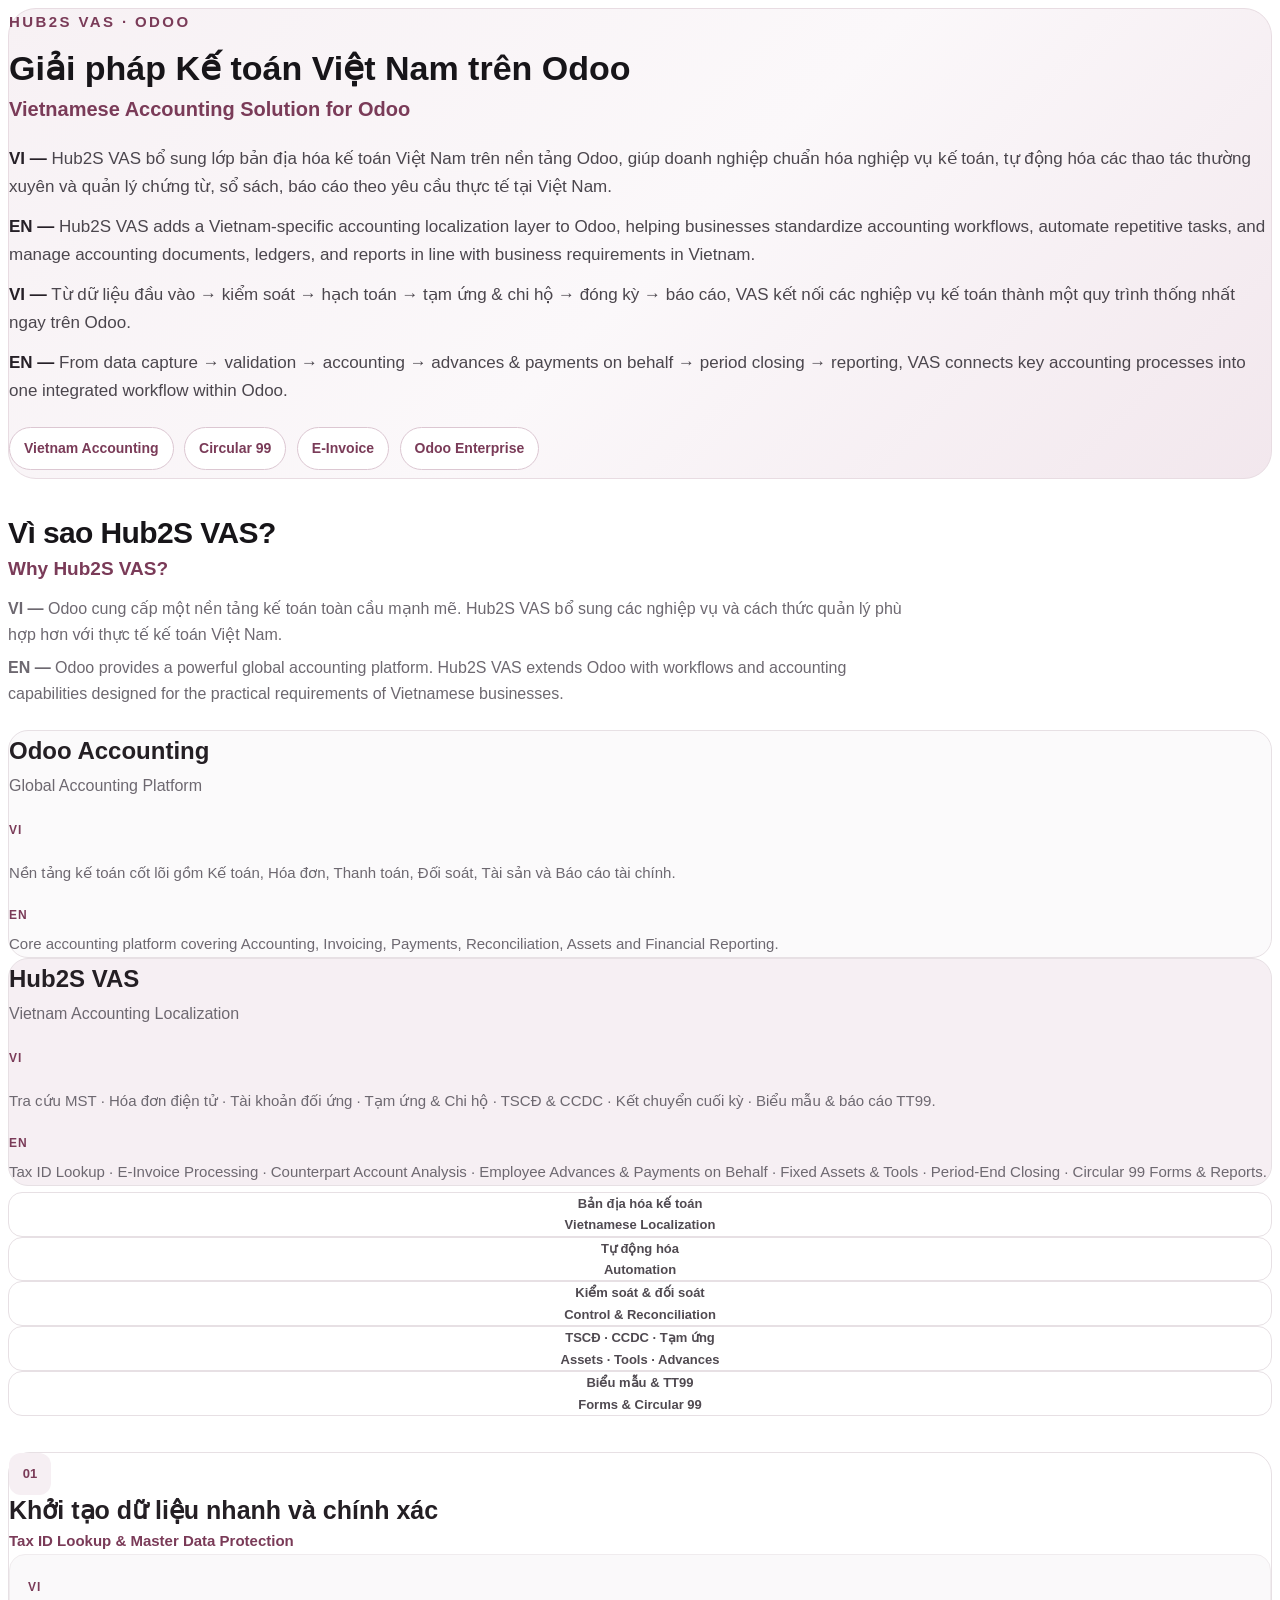
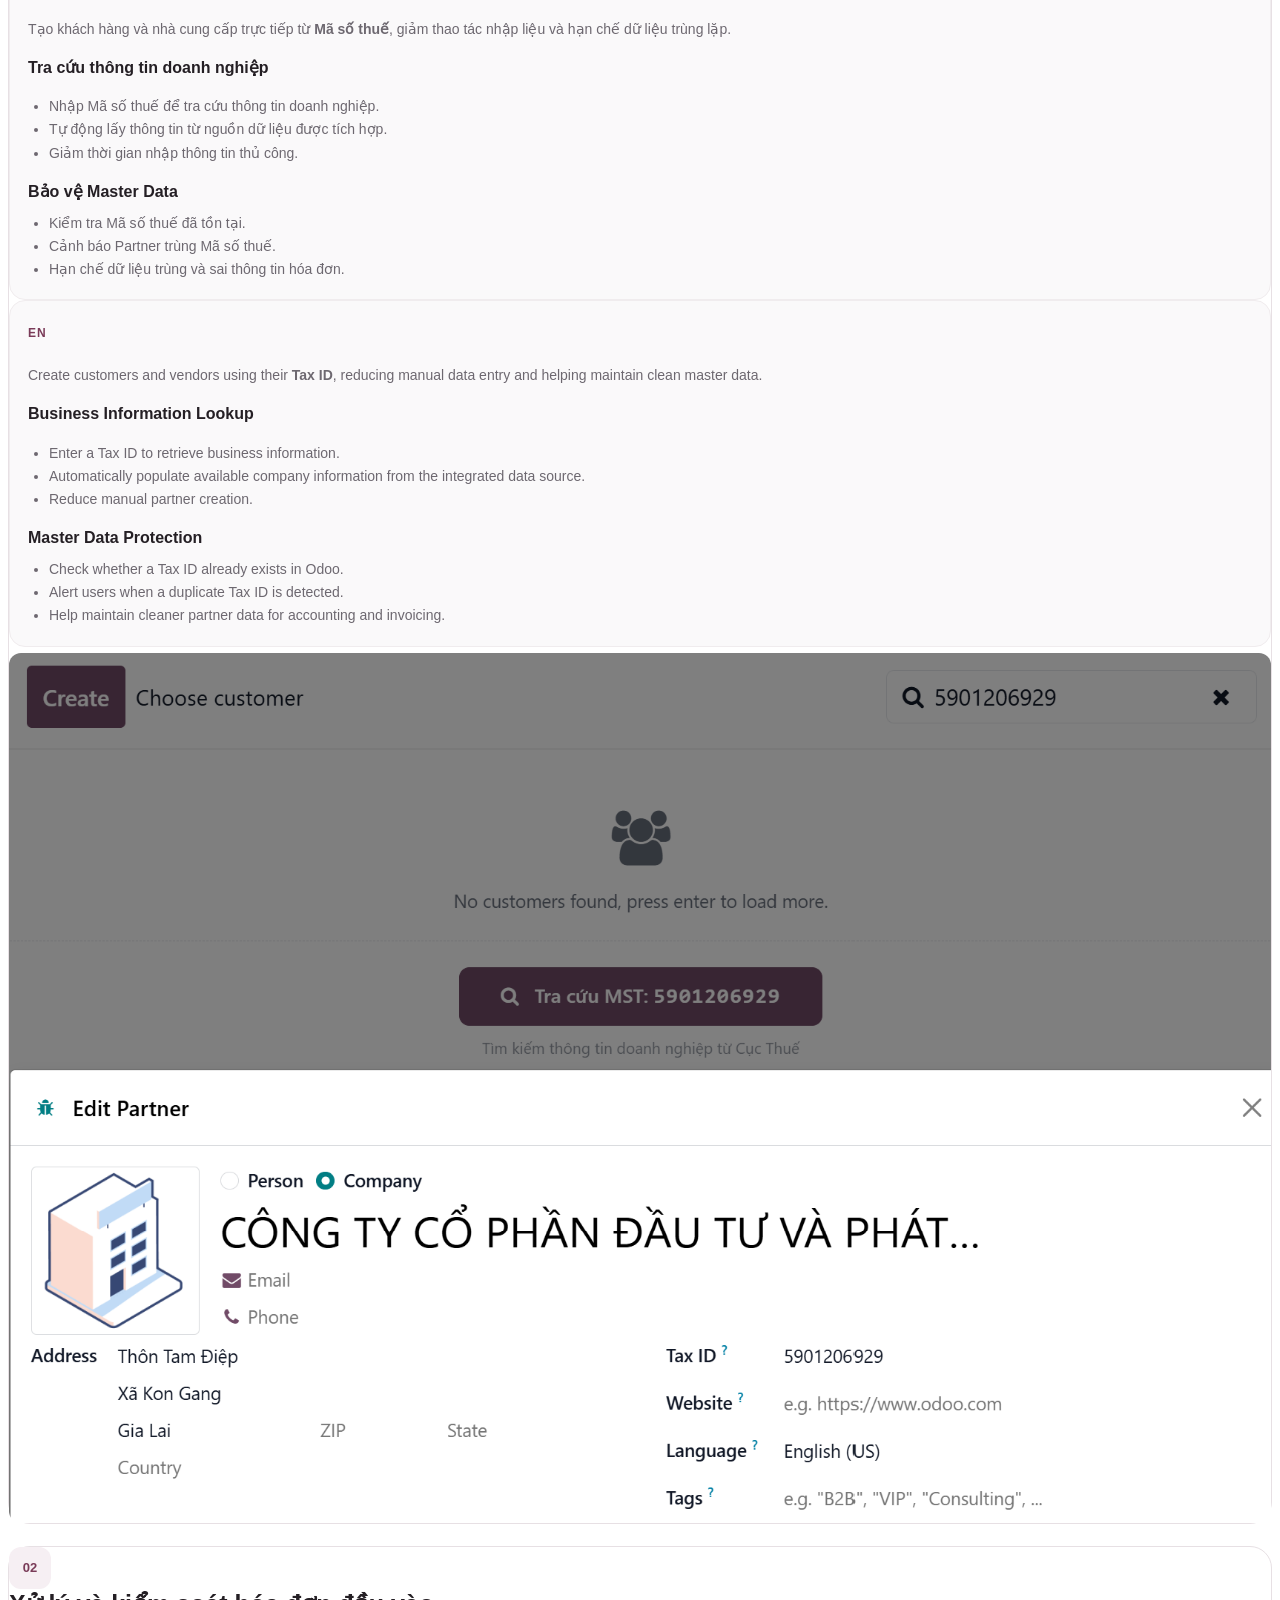
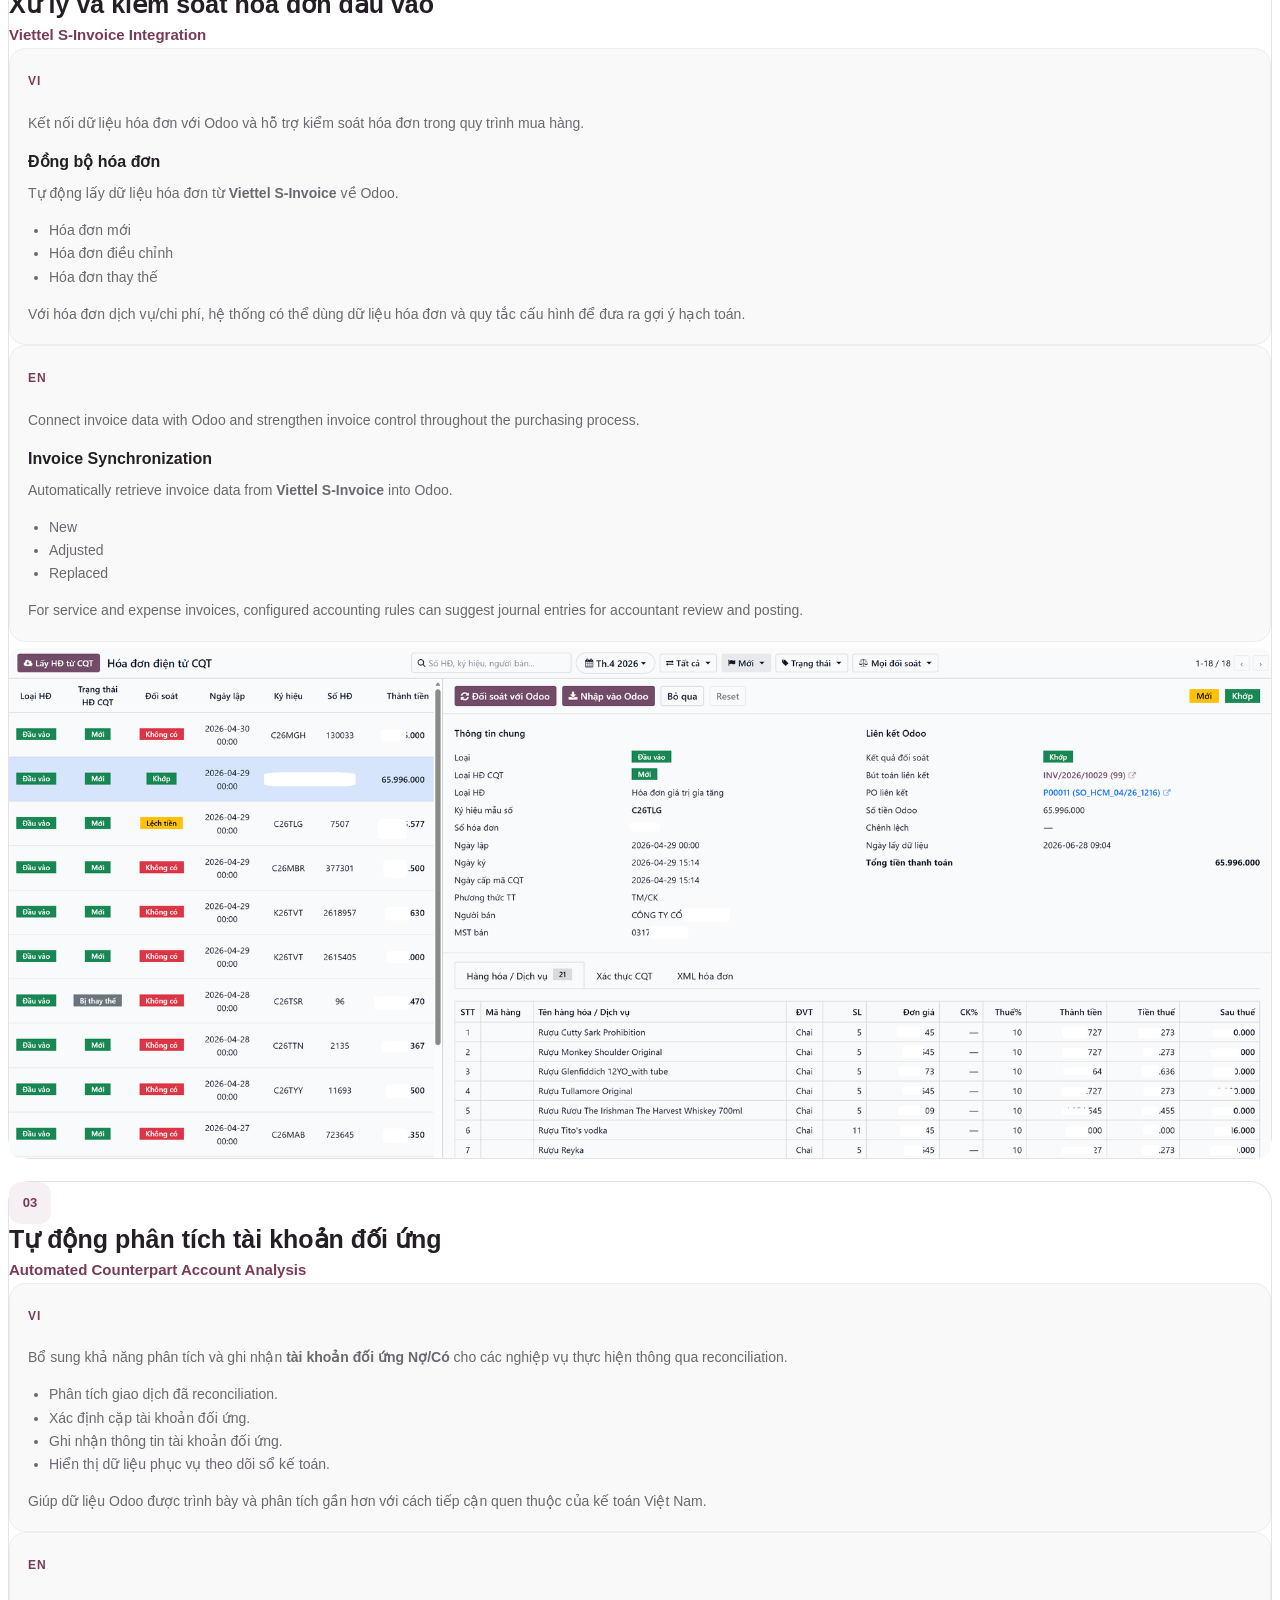
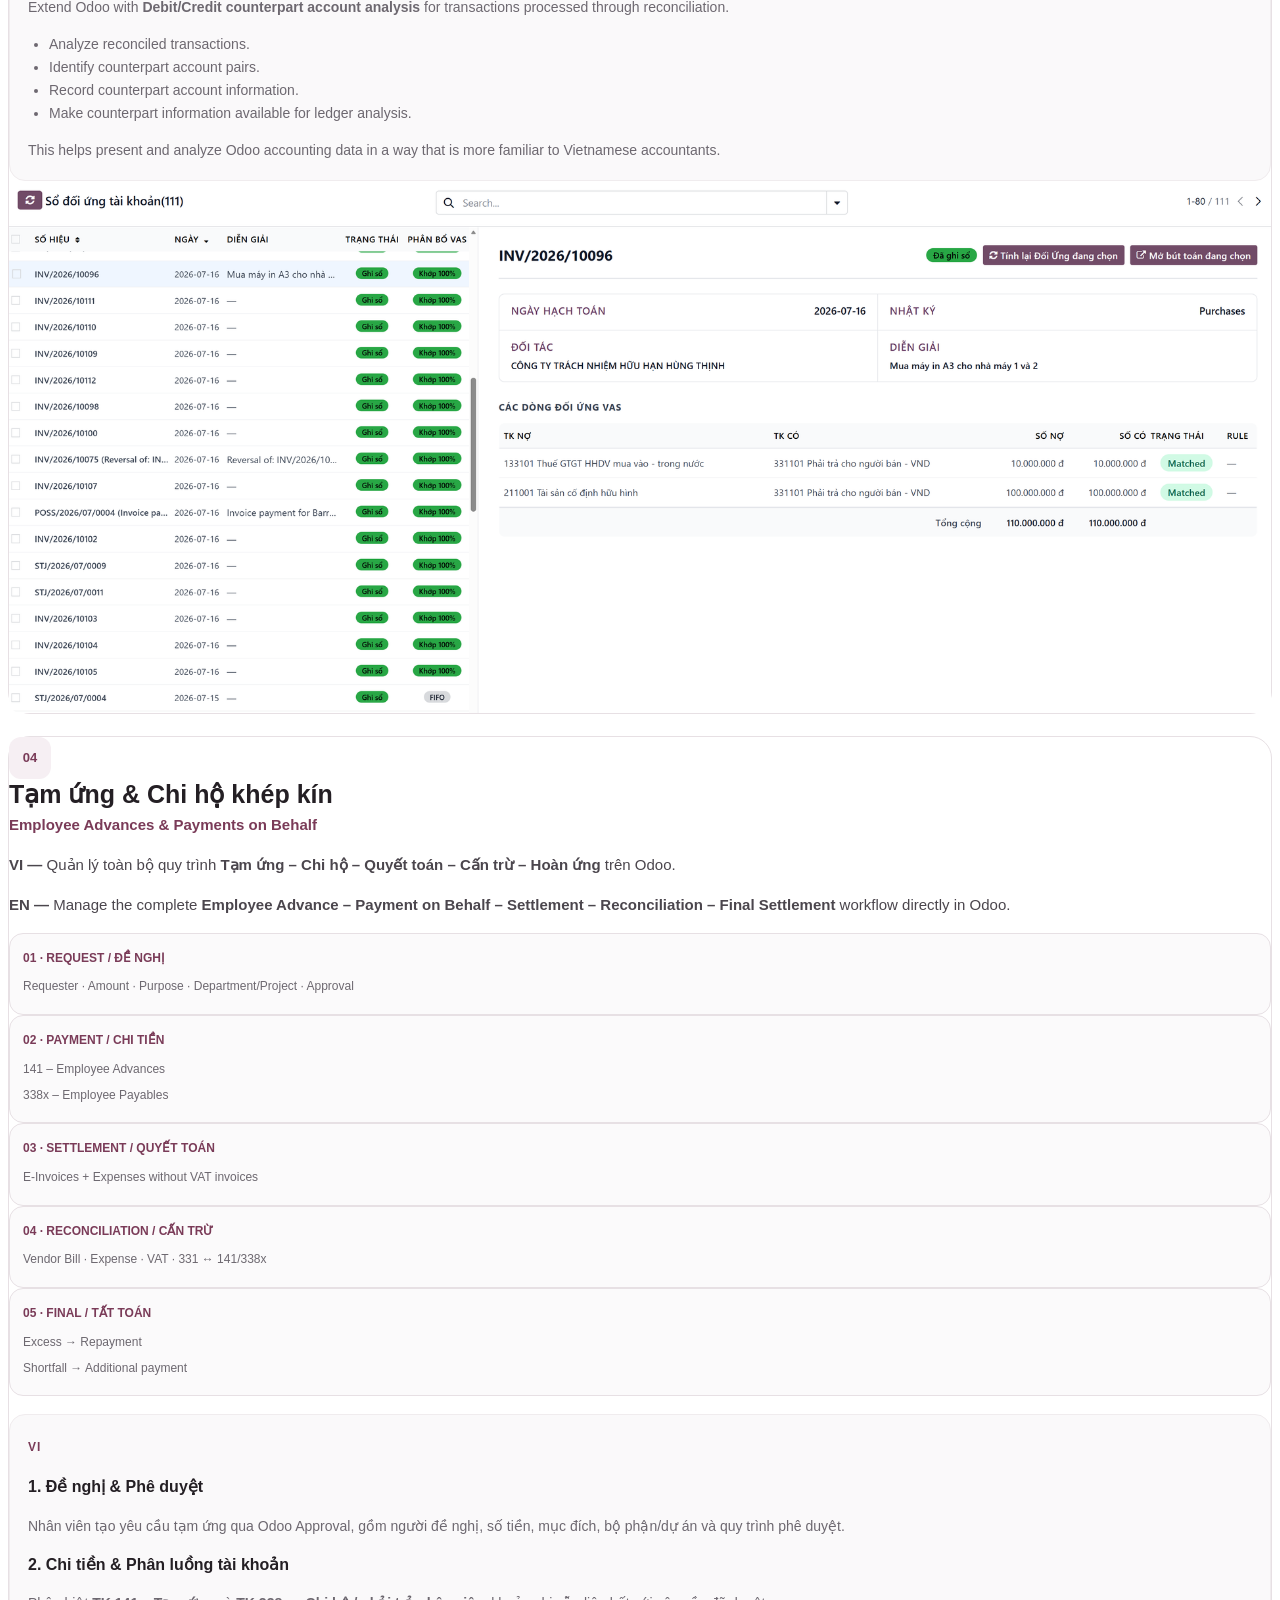
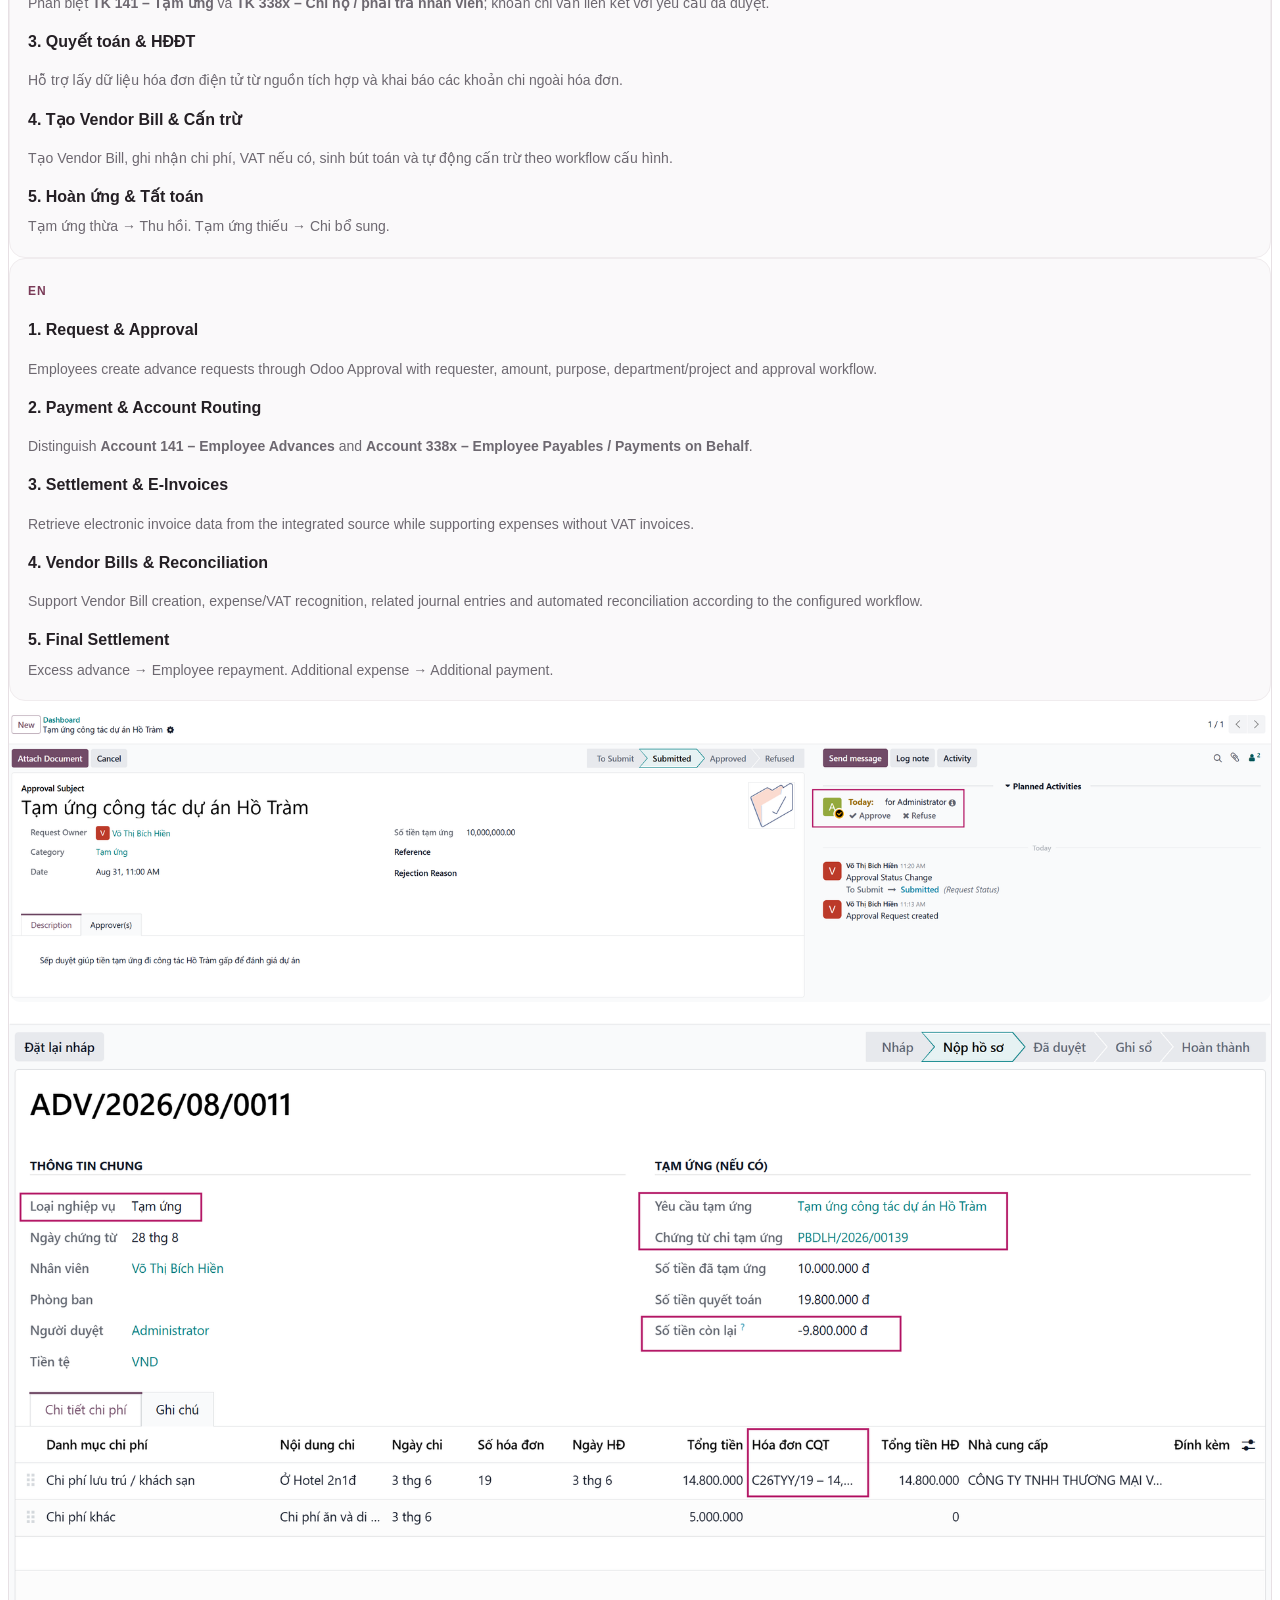
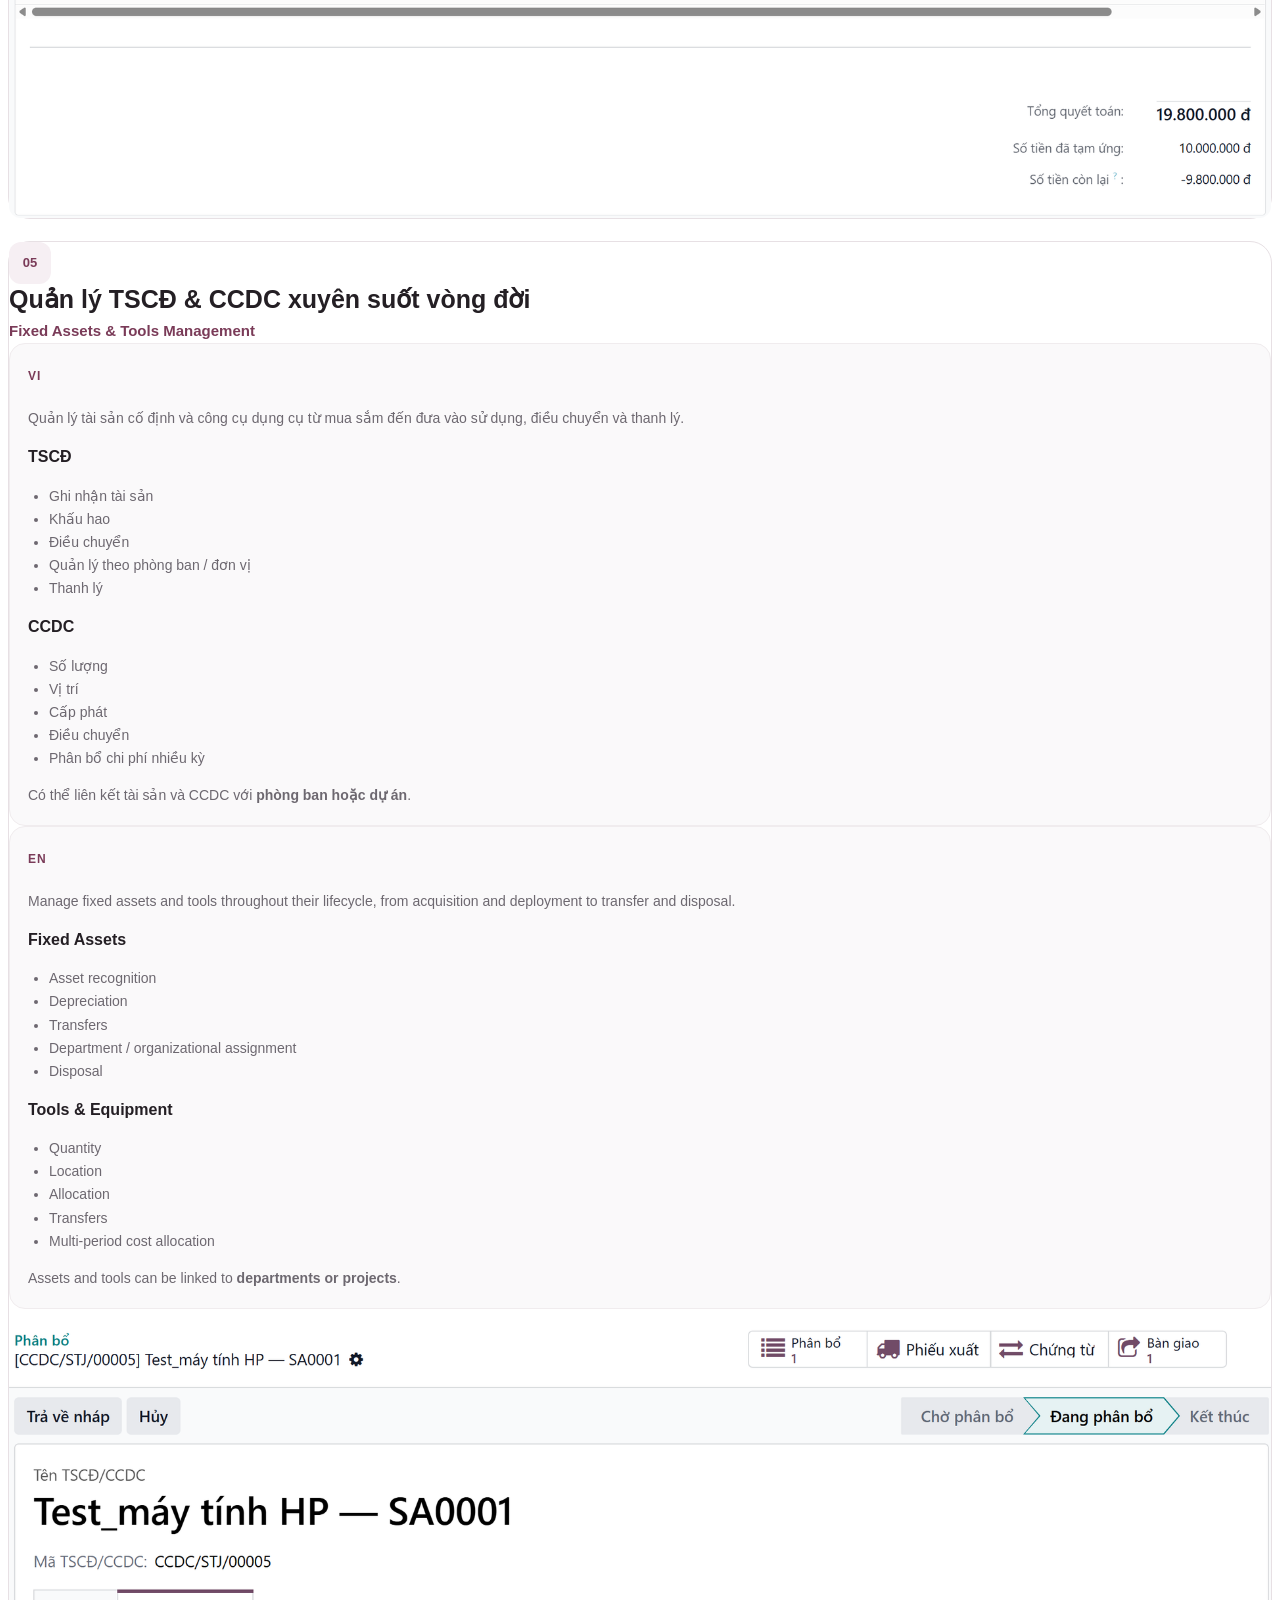
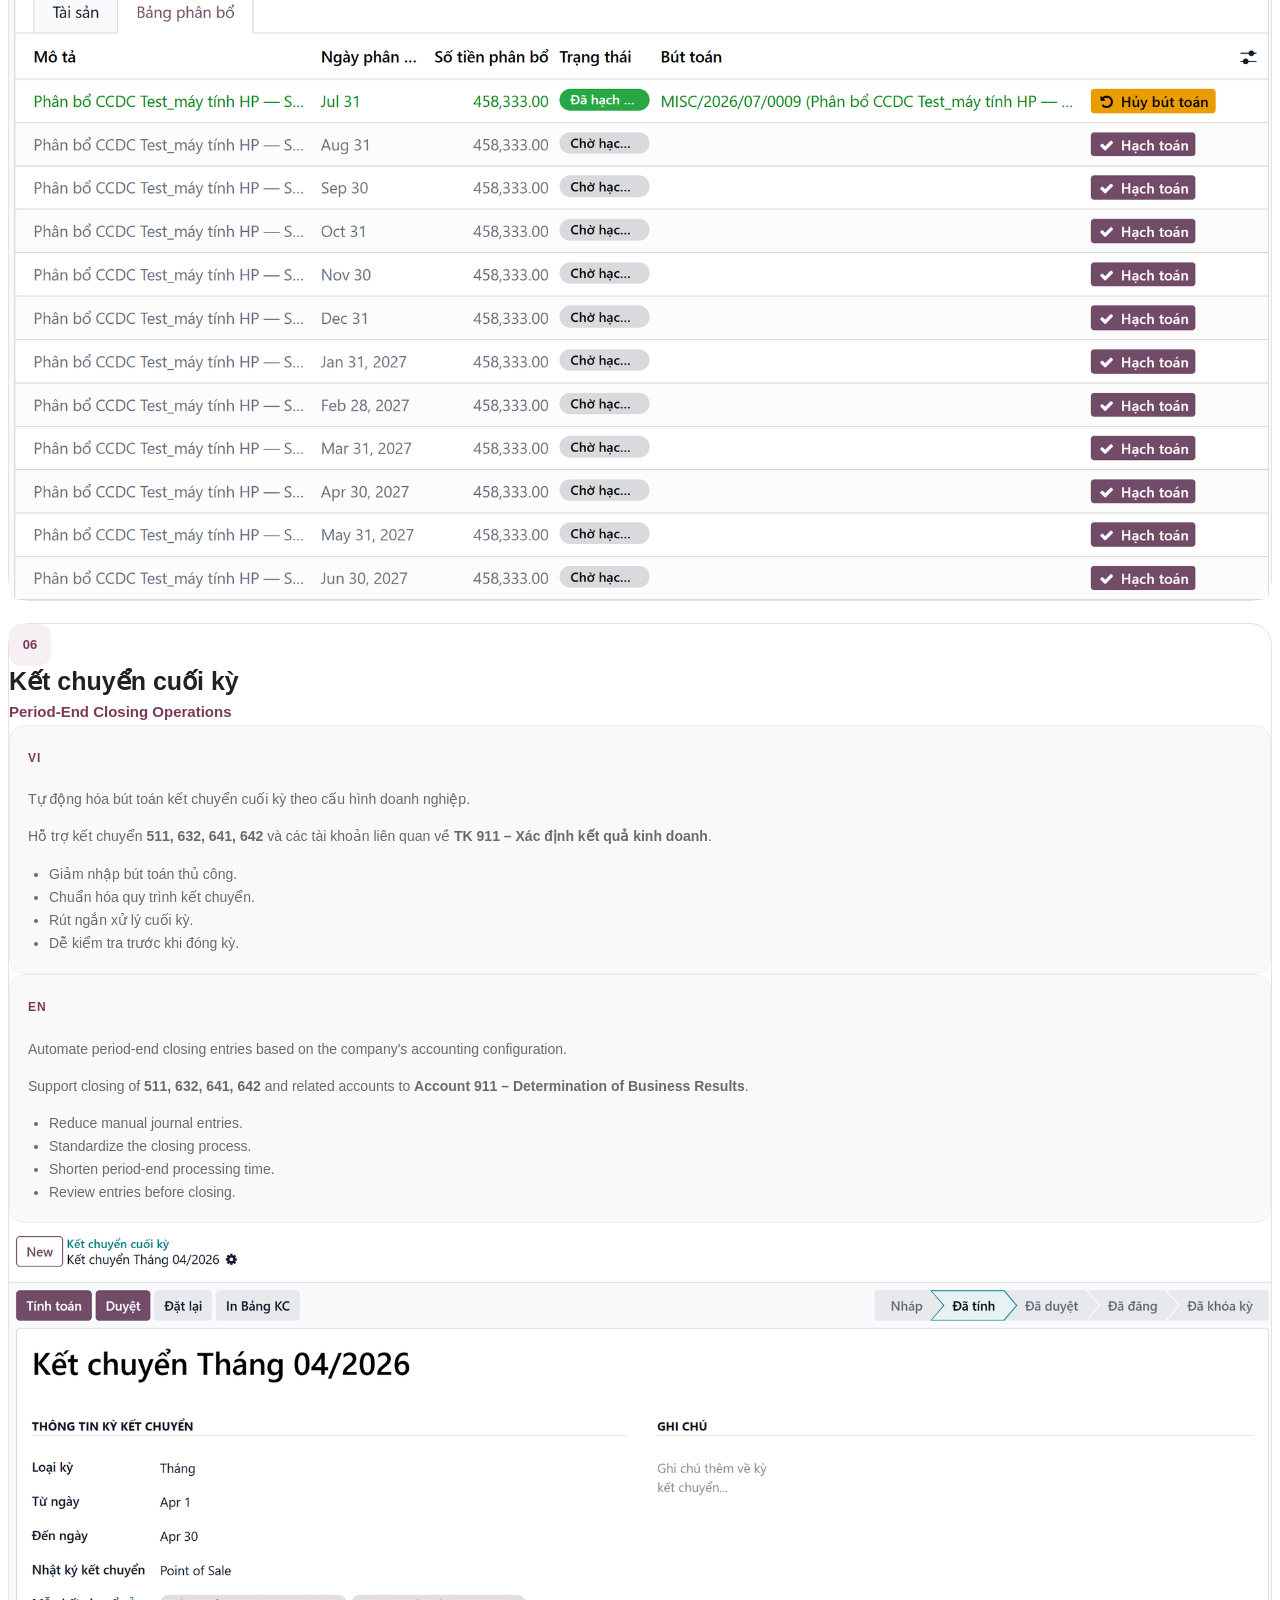
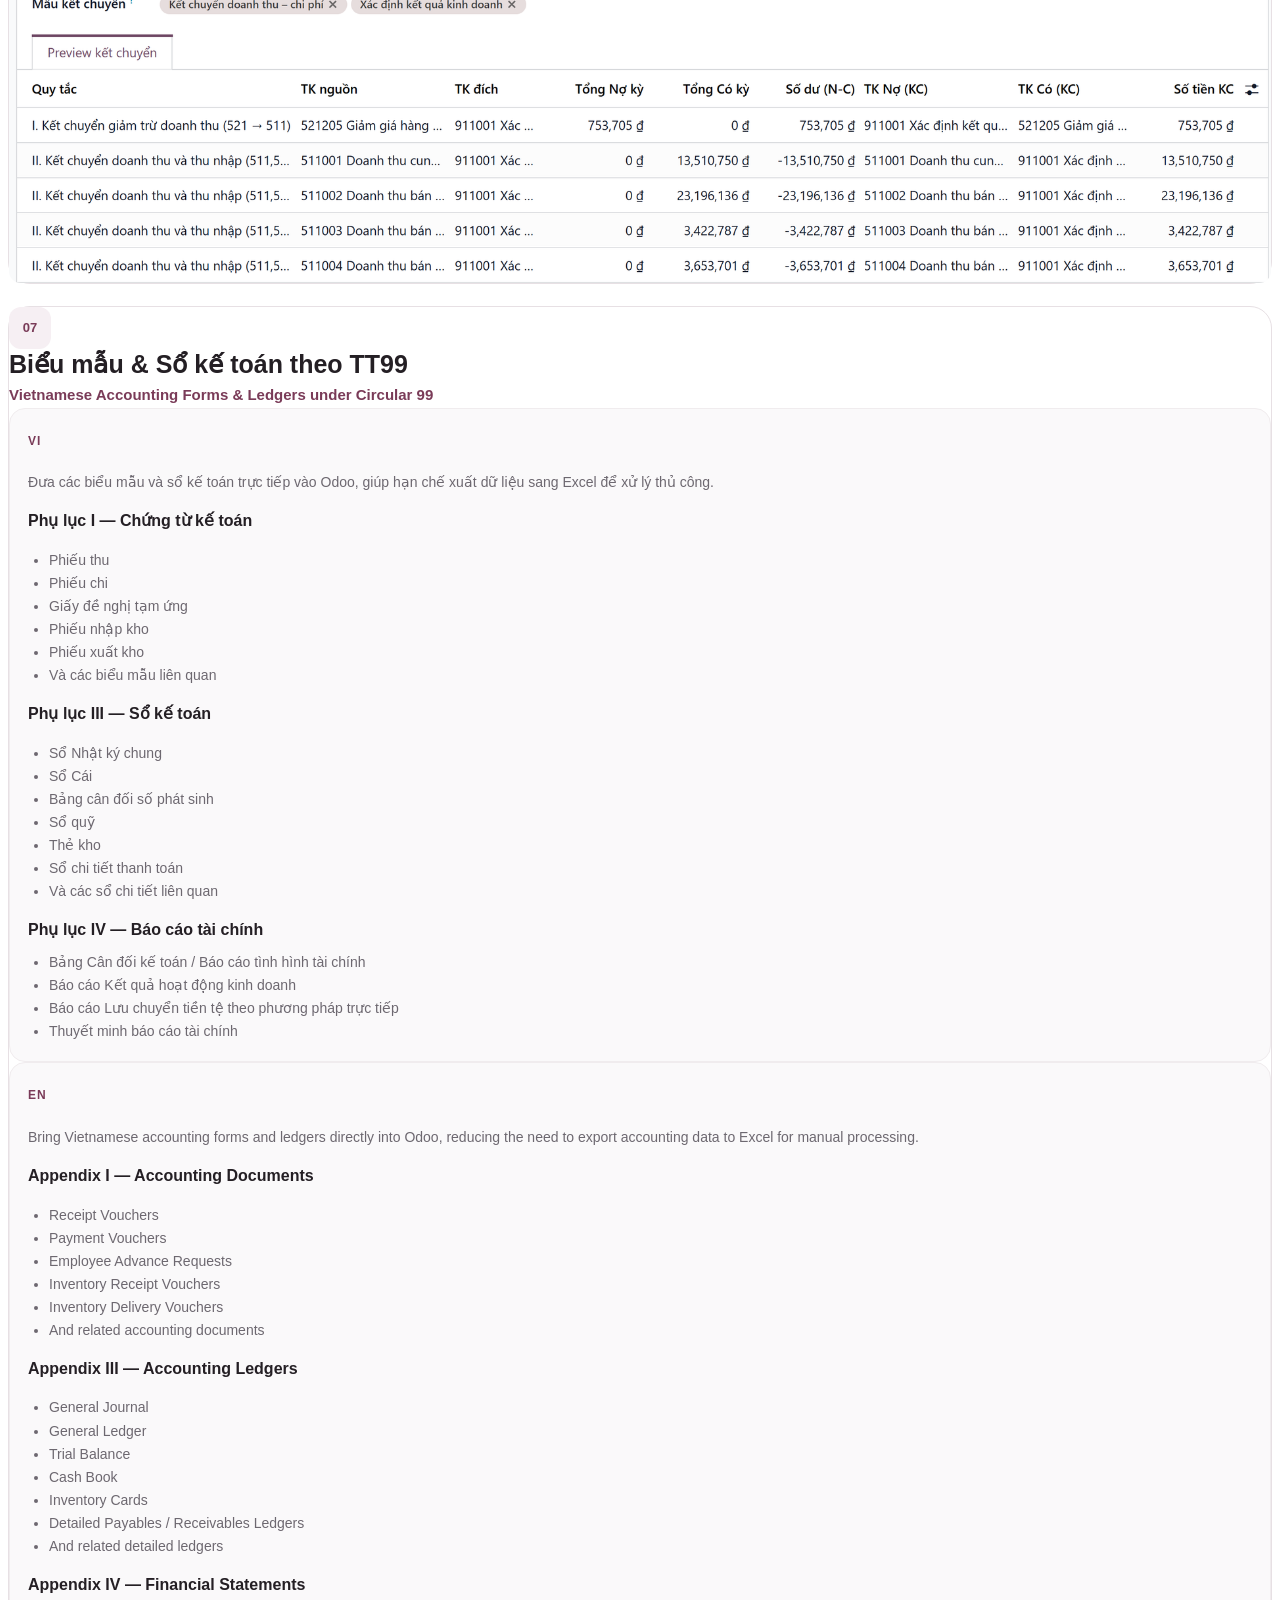
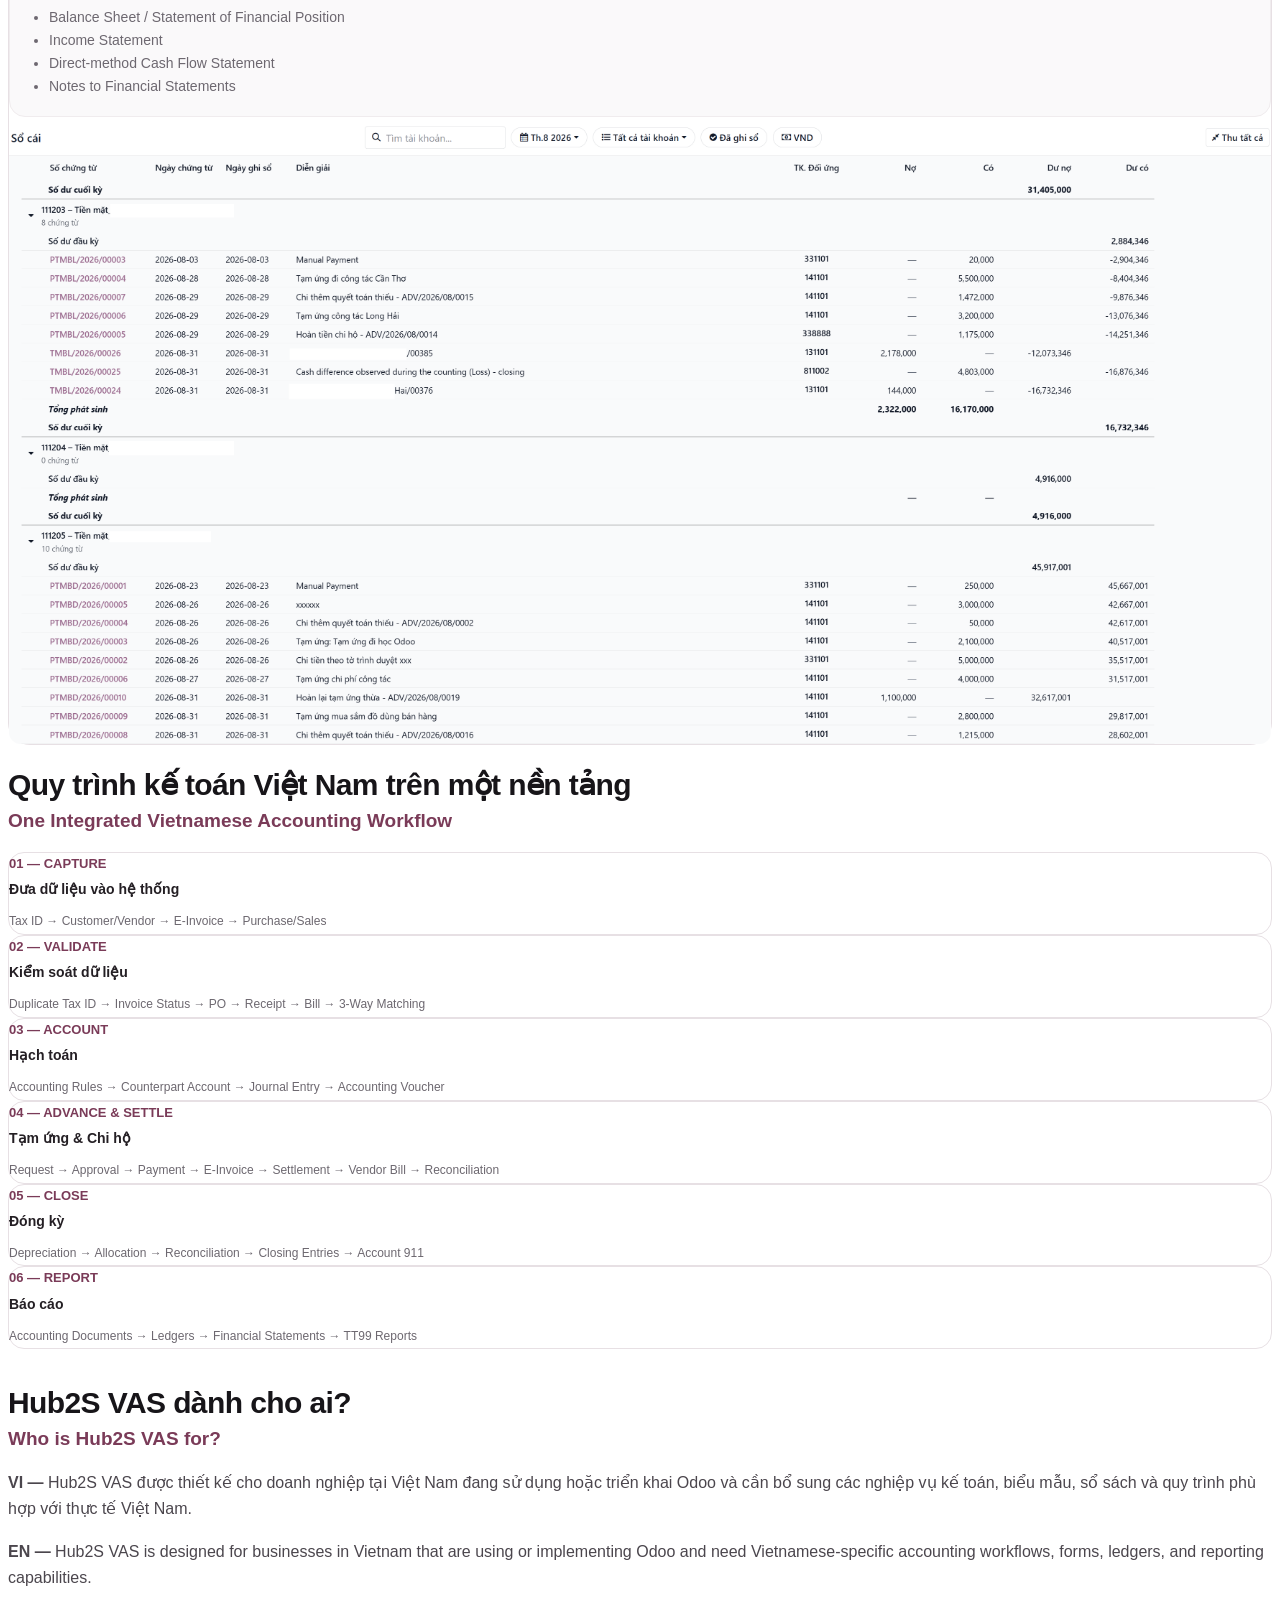
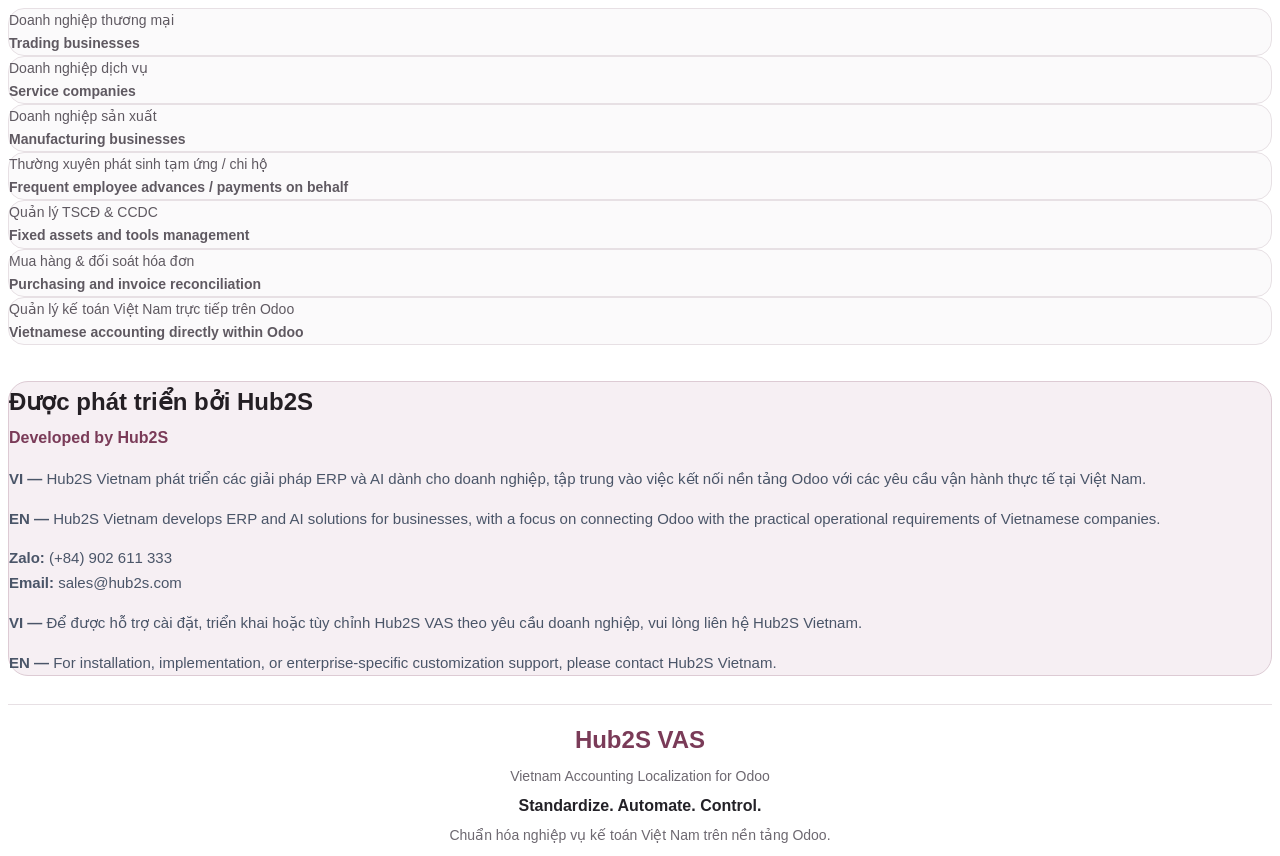
==== commit ac575241: "Fix footer bị lệch do trùng thuộc tính class trên cùng thẻ Co-Authored-By: Claude Sonnet 5 <noreply@" ====
--- a/vas_accounting/static/description/index.html
+++ b/vas_accounting/static/description/index.html
@@ -36,7 +36,7 @@
 
         <div class="row" style="margin-top:22px;">
             <div class="col-12 col-md-6 mb-3">
-                <div class="p-1 p-md-3" style="border:1px solid #E7E0E4;border-radius:20px;background-color:#FBFAFB;height:100%;">
+                <div class="p-2 p-md-4" style="border:1px solid #E7E0E4;border-radius:20px;background-color:#FBFAFB;height:100%;">
                     <h3 style="margin:0 0 3px;font-size:24px;color:#241F24;">Odoo Accounting</h3>
                     <div style="font-size:16px;color:#6D6870;margin-bottom:16px;">Global Accounting Platform</div>
                     <div style="display:inline-block;margin:0 0 6px;font-size:12px;font-weight:800;letter-spacing:.08em;color:#7A3B58;text-transform:uppercase;">VI</div>
@@ -46,7 +46,7 @@
                 </div>
             </div>
             <div class="col-12 col-md-6 mb-3">
-                <div class="p-1 p-md-3" style="border:1px solid #E7E0E4;border-radius:20px;background-color:#F6EFF3;height:100%;">
+                <div class="p-2 p-md-4" style="border:1px solid #E7E0E4;border-radius:20px;background-color:#F6EFF3;height:100%;">
                     <h3 style="margin:0 0 3px;font-size:24px;color:#241F24;">Hub2S VAS</h3>
                     <div style="font-size:16px;color:#6D6870;margin-bottom:16px;">Vietnam Accounting Localization</div>
                     <div style="display:inline-block;margin:0 0 6px;font-size:12px;font-weight:800;letter-spacing:.08em;color:#7A3B58;text-transform:uppercase;">VI</div>
@@ -389,42 +389,42 @@
         <div style="font-size:19px;line-height:1.35;font-weight:700;color:#7A3B58;margin:0 0 18px;">One Integrated Vietnamese Accounting Workflow</div>
         <div class="row">
             <div class="col-6 col-md-4 mb-3">
-                <div class="p-1 p-md-3" style="border:1px solid #E7E0E4;border-radius:16px;background-color:#fff;height:100%;">
+                <div class="p-2 p-md-4" style="border:1px solid #E7E0E4;border-radius:16px;background-color:#fff;height:100%;">
                     <b style="display:block;font-size:13px;color:#7A3B58;margin-bottom:4px;">01 &mdash; CAPTURE</b>
                     <strong style="display:block;font-size:14px;margin-bottom:6px;color:#241F24;">Đưa dữ liệu vào hệ thống</strong>
                     <span style="font-size:12px;color:#6D6870;">Tax ID &rarr; Customer/Vendor &rarr; E-Invoice &rarr; Purchase/Sales</span>
                 </div>
             </div>
             <div class="col-6 col-md-4 mb-3">
-                <div class="p-1 p-md-3" style="border:1px solid #E7E0E4;border-radius:16px;background-color:#fff;height:100%;">
+                <div class="p-2 p-md-4" style="border:1px solid #E7E0E4;border-radius:16px;background-color:#fff;height:100%;">
                     <b style="display:block;font-size:13px;color:#7A3B58;margin-bottom:4px;">02 &mdash; VALIDATE</b>
                     <strong style="display:block;font-size:14px;margin-bottom:6px;color:#241F24;">Kiểm soát dữ liệu</strong>
                     <span style="font-size:12px;color:#6D6870;">Duplicate Tax ID &rarr; Invoice Status &rarr; PO &rarr; Receipt &rarr; Bill &rarr; 3-Way Matching</span>
                 </div>
             </div>
             <div class="col-6 col-md-4 mb-3">
-                <div class="p-1 p-md-3" style="border:1px solid #E7E0E4;border-radius:16px;background-color:#fff;height:100%;">
+                <div class="p-2 p-md-4" style="border:1px solid #E7E0E4;border-radius:16px;background-color:#fff;height:100%;">
                     <b style="display:block;font-size:13px;color:#7A3B58;margin-bottom:4px;">03 &mdash; ACCOUNT</b>
                     <strong style="display:block;font-size:14px;margin-bottom:6px;color:#241F24;">Hạch toán</strong>
                     <span style="font-size:12px;color:#6D6870;">Accounting Rules &rarr; Counterpart Account &rarr; Journal Entry &rarr; Accounting Voucher</span>
                 </div>
             </div>
             <div class="col-6 col-md-4 mb-3">
-                <div class="p-1 p-md-3" style="border:1px solid #E7E0E4;border-radius:16px;background-color:#fff;height:100%;">
+                <div class="p-2 p-md-4" style="border:1px solid #E7E0E4;border-radius:16px;background-color:#fff;height:100%;">
                     <b style="display:block;font-size:13px;color:#7A3B58;margin-bottom:4px;">04 &mdash; ADVANCE &amp; SETTLE</b>
                     <strong style="display:block;font-size:14px;margin-bottom:6px;color:#241F24;">Tạm ứng &amp; Chi hộ</strong>
                     <span style="font-size:12px;color:#6D6870;">Request &rarr; Approval &rarr; Payment &rarr; E-Invoice &rarr; Settlement &rarr; Vendor Bill &rarr; Reconciliation</span>
                 </div>
             </div>
             <div class="col-6 col-md-4 mb-3">
-                <div class="p-1 p-md-3" style="border:1px solid #E7E0E4;border-radius:16px;background-color:#fff;height:100%;">
+                <div class="p-2 p-md-4" style="border:1px solid #E7E0E4;border-radius:16px;background-color:#fff;height:100%;">
                     <b style="display:block;font-size:13px;color:#7A3B58;margin-bottom:4px;">05 &mdash; CLOSE</b>
                     <strong style="display:block;font-size:14px;margin-bottom:6px;color:#241F24;">Đóng kỳ</strong>
                     <span style="font-size:12px;color:#6D6870;">Depreciation &rarr; Allocation &rarr; Reconciliation &rarr; Closing Entries &rarr; Account 911</span>
                 </div>
             </div>
             <div class="col-6 col-md-4 mb-3">
-                <div class="p-1 p-md-3" style="border:1px solid #E7E0E4;border-radius:16px;background-color:#fff;height:100%;">
+                <div class="p-2 p-md-4" style="border:1px solid #E7E0E4;border-radius:16px;background-color:#fff;height:100%;">
                     <b style="display:block;font-size:13px;color:#7A3B58;margin-bottom:4px;">06 &mdash; REPORT</b>
                     <strong style="display:block;font-size:14px;margin-bottom:6px;color:#241F24;">Báo cáo</strong>
                     <span style="font-size:12px;color:#6D6870;">Accounting Documents &rarr; Ledgers &rarr; Financial Statements &rarr; TT99 Reports</span>
@@ -440,13 +440,13 @@
         <p style="font-size:16px;color:#4B464D;"><strong>VI —</strong> Hub2S VAS được thiết kế cho doanh nghiệp tại Việt Nam đang sử dụng hoặc triển khai Odoo và cần bổ sung các nghiệp vụ kế toán, biểu mẫu, sổ sách và quy trình phù hợp với thực tế Việt Nam.</p>
         <p style="font-size:16px;color:#4B464D;"><strong>EN —</strong> Hub2S VAS is designed for businesses in Vietnam that are using or implementing Odoo and need Vietnamese-specific accounting workflows, forms, ledgers, and reporting capabilities.</p>
         <div class="row" style="margin-top:6px;">
-            <div class="col-12 col-md-4 mb-3"><div class="p-1 p-md-3" style="border:1px solid #E7E0E4;border-radius:16px;background-color:#FBFAFB;font-size:14px;color:#5F5961;height:100%;">Doanh nghiệp thương mại<br/><strong>Trading businesses</strong></div></div>
-            <div class="col-12 col-md-4 mb-3"><div class="p-1 p-md-3" style="border:1px solid #E7E0E4;border-radius:16px;background-color:#FBFAFB;font-size:14px;color:#5F5961;height:100%;">Doanh nghiệp dịch vụ<br/><strong>Service companies</strong></div></div>
-            <div class="col-12 col-md-4 mb-3"><div class="p-1 p-md-3" style="border:1px solid #E7E0E4;border-radius:16px;background-color:#FBFAFB;font-size:14px;color:#5F5961;height:100%;">Doanh nghiệp sản xuất<br/><strong>Manufacturing businesses</strong></div></div>
-            <div class="col-12 col-md-4 mb-3"><div class="p-1 p-md-3" style="border:1px solid #E7E0E4;border-radius:16px;background-color:#FBFAFB;font-size:14px;color:#5F5961;height:100%;">Thường xuyên phát sinh tạm ứng / chi hộ<br/><strong>Frequent employee advances / payments on behalf</strong></div></div>
-            <div class="col-12 col-md-4 mb-3"><div class="p-1 p-md-3" style="border:1px solid #E7E0E4;border-radius:16px;background-color:#FBFAFB;font-size:14px;color:#5F5961;height:100%;">Quản lý TSCĐ &amp; CCDC<br/><strong>Fixed assets and tools management</strong></div></div>
-            <div class="col-12 col-md-4 mb-3"><div class="p-1 p-md-3" style="border:1px solid #E7E0E4;border-radius:16px;background-color:#FBFAFB;font-size:14px;color:#5F5961;height:100%;">Mua hàng &amp; đối soát hóa đơn<br/><strong>Purchasing and invoice reconciliation</strong></div></div>
-            <div class="col-12 col-md-4 mb-3"><div class="p-1 p-md-3" style="border:1px solid #E7E0E4;border-radius:16px;background-color:#FBFAFB;font-size:14px;color:#5F5961;height:100%;">Quản lý kế toán Việt Nam trực tiếp trên Odoo<br/><strong>Vietnamese accounting directly within Odoo</strong></div></div>
+            <div class="col-12 col-md-4 mb-3"><div class="p-2 p-md-3" style="border:1px solid #E7E0E4;border-radius:16px;background-color:#FBFAFB;font-size:14px;color:#5F5961;height:100%;">Doanh nghiệp thương mại<br/><strong>Trading businesses</strong></div></div>
+            <div class="col-12 col-md-4 mb-3"><div class="p-2 p-md-3" style="border:1px solid #E7E0E4;border-radius:16px;background-color:#FBFAFB;font-size:14px;color:#5F5961;height:100%;">Doanh nghiệp dịch vụ<br/><strong>Service companies</strong></div></div>
+            <div class="col-12 col-md-4 mb-3"><div class="p-2 p-md-3" style="border:1px solid #E7E0E4;border-radius:16px;background-color:#FBFAFB;font-size:14px;color:#5F5961;height:100%;">Doanh nghiệp sản xuất<br/><strong>Manufacturing businesses</strong></div></div>
+            <div class="col-12 col-md-4 mb-3"><div class="p-2 p-md-3" style="border:1px solid #E7E0E4;border-radius:16px;background-color:#FBFAFB;font-size:14px;color:#5F5961;height:100%;">Thường xuyên phát sinh tạm ứng / chi hộ<br/><strong>Frequent employee advances / payments on behalf</strong></div></div>
+            <div class="col-12 col-md-4 mb-3"><div class="p-2 p-md-3" style="border:1px solid #E7E0E4;border-radius:16px;background-color:#FBFAFB;font-size:14px;color:#5F5961;height:100%;">Quản lý TSCĐ &amp; CCDC<br/><strong>Fixed assets and tools management</strong></div></div>
+            <div class="col-12 col-md-4 mb-3"><div class="p-2 p-md-3" style="border:1px solid #E7E0E4;border-radius:16px;background-color:#FBFAFB;font-size:14px;color:#5F5961;height:100%;">Mua hàng &amp; đối soát hóa đơn<br/><strong>Purchasing and invoice reconciliation</strong></div></div>
+            <div class="col-12 col-md-4 mb-3"><div class="p-2 p-md-3" style="border:1px solid #E7E0E4;border-radius:16px;background-color:#FBFAFB;font-size:14px;color:#5F5961;height:100%;">Quản lý kế toán Việt Nam trực tiếp trên Odoo<br/><strong>Vietnamese accounting directly within Odoo</strong></div></div>
         </div>
     </div>
 
@@ -462,11 +462,11 @@
     </div>
 
     <!-- ===== FOOTER ===== -->
-    <div class="p-2 p-md-4" class="text-center" style="border-top:1px solid #E7E0E4;">
-        <strong style="font-size:24px;color:#7A3B58;">Hub2S VAS</strong>
-        <p style="color:#6D6870;font-size:14px;margin:5px 0;">Vietnam Accounting Localization for Odoo</p>
-        <p style="margin:5px 0;"><b>Standardize. Automate. Control.</b></p>
-        <p style="color:#6D6870;font-size:14px;margin:5px 0;">Chuẩn hóa nghiệp vụ kế toán Việt Nam trên nền tảng Odoo.</p>
+    <div class="text-center w-100" style="border-top:1px solid #E7E0E4;padding-top:15px;text-align:center;">
+        <strong style="font-size:24px;color:#7A3B58;text-align:center;">Hub2S VAS</strong>
+        <p style="color:#6D6870;font-size:14px;margin:5px 0;text-align:center;">Vietnam Accounting Localization for Odoo</p>
+        <p style="margin:5px 0;text-align:center;"><b>Standardize. Automate. Control.</b></p>
+        <p style="color:#6D6870;font-size:14px;margin:5px 0;text-align:center;">Chuẩn hóa nghiệp vụ kế toán Việt Nam trên nền tảng Odoo.</p>
     </div>
 
 </div>
